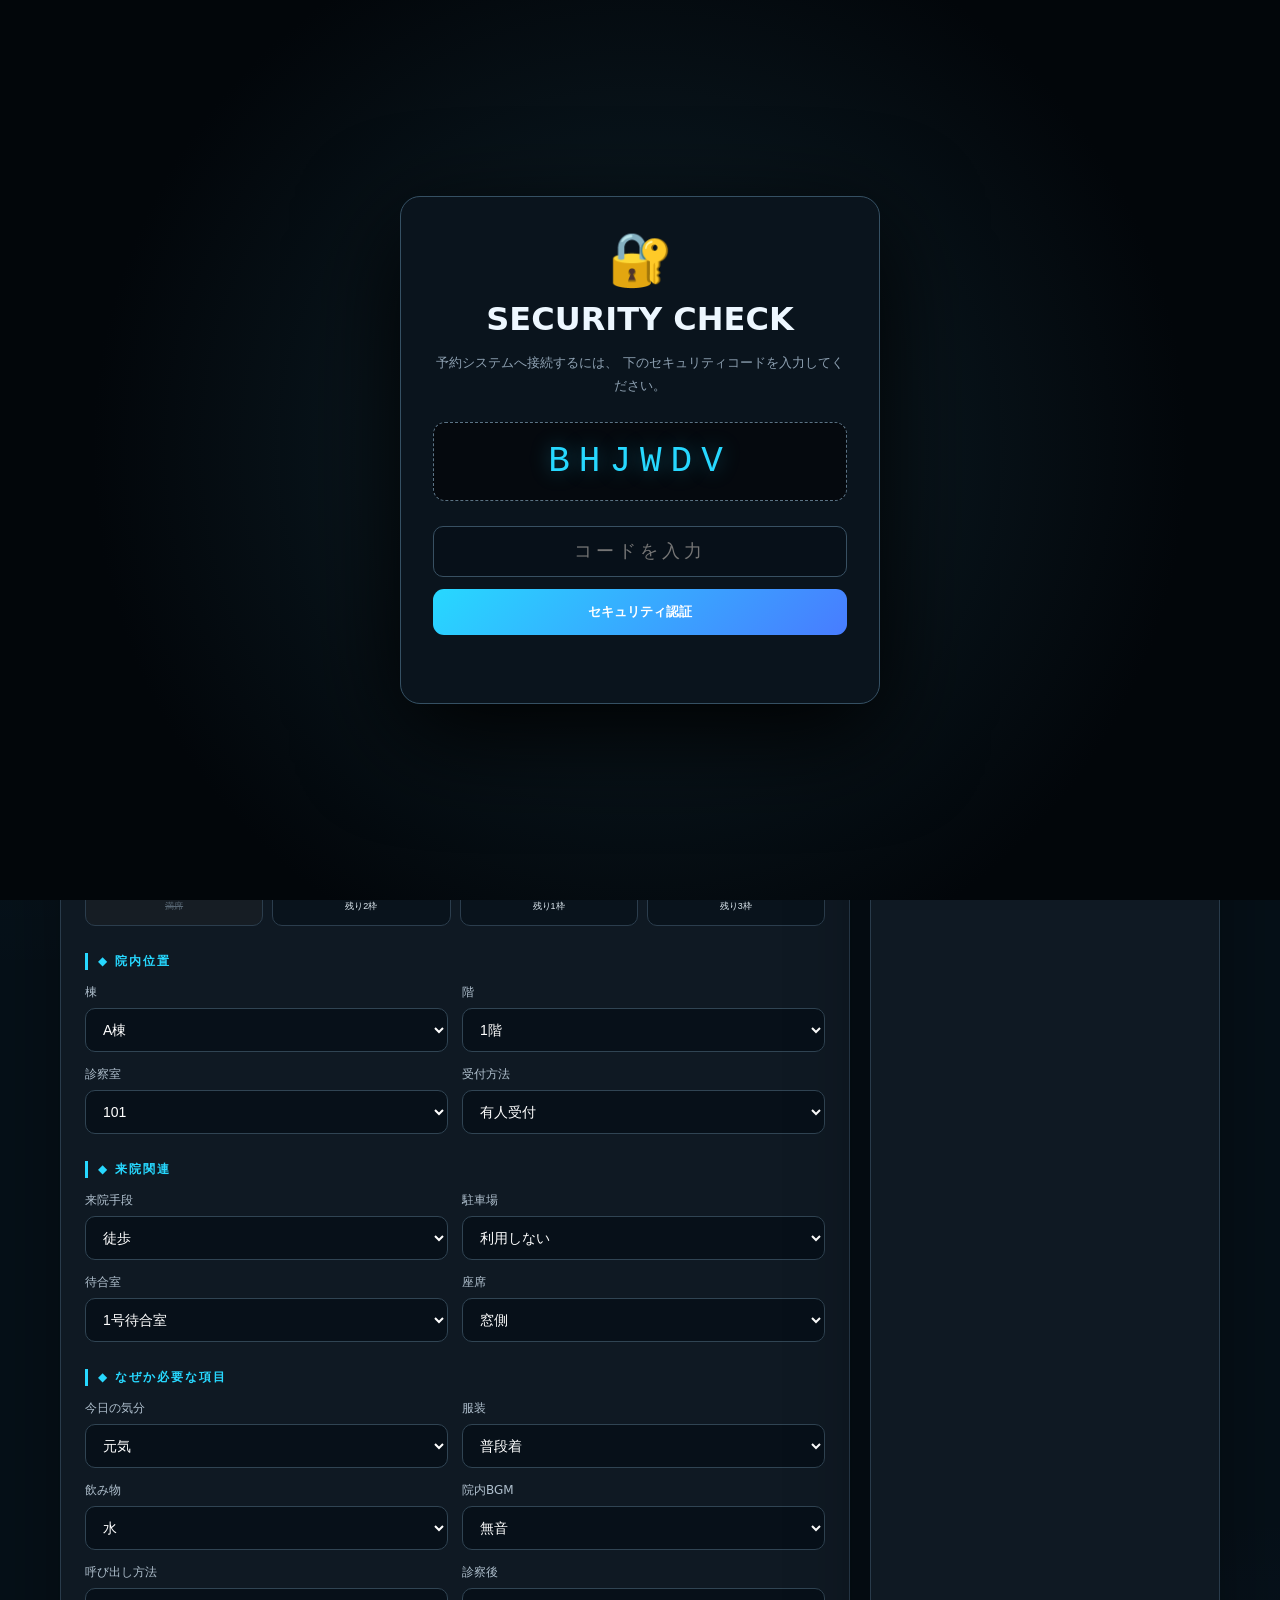
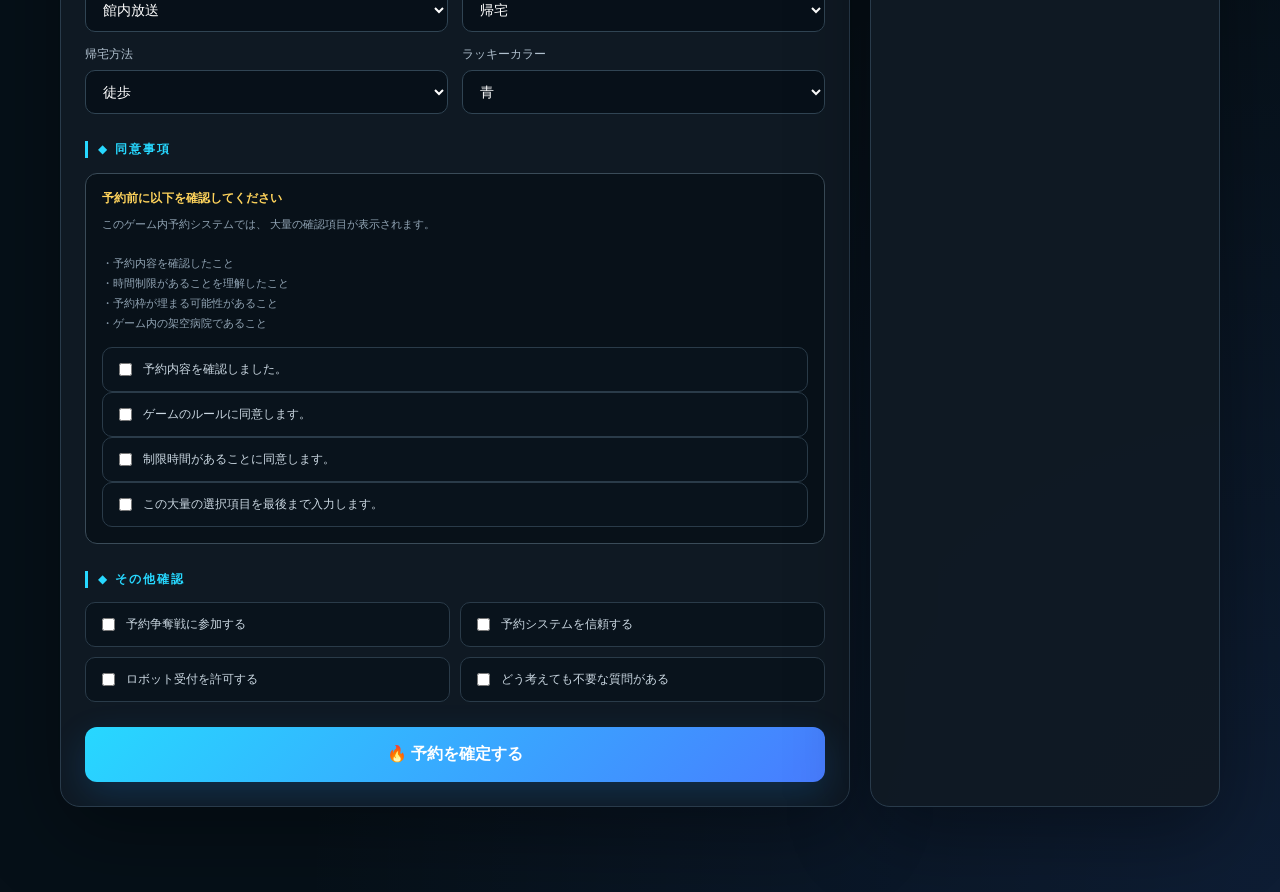
==== index.html @ d03c1545 "Update print statement from 'Hello' to 'Goodbye'" ====
<!DOCTYPE html>
<html lang="ja">
<head>
<meta charset="UTF-8">
<meta name="viewport" content="width=device-width, initial-scale=1.0">

<title>超人気病院 予約ゲーム</title>

<style>
:root {
    --bg: #061018;
    --panel: #101a24;
    --panel2: #0b131b;
    --line: #293b4b;
    --text: #edf7ff;
    --sub: #8ea1b2;
    --blue: #27d8ff;
    --blue2: #487cff;
    --green: #29e58b;
    --red: #ff5574;
    --yellow: #ffd45c;
    --orange: #ff9d42;
}

* {
    box-sizing: border-box;
}

body {
    margin: 0;
    min-height: 100vh;

    font-family:
        "Yu Gothic",
        "Hiragino Kaku Gothic ProN",
        system-ui,
        sans-serif;

    color: var(--text);

    background:
        radial-gradient(
            circle at top left,
            rgba(39,216,255,.10),
            transparent 35%
        ),
        radial-gradient(
            circle at bottom right,
            rgba(72,124,255,.12),
            transparent 35%
        ),
        var(--bg);
}

/* ==============================
   HEADER
============================== */

header {
    position: sticky;
    top: 0;
    z-index: 20;

    background: rgba(5,10,15,.92);
    backdrop-filter: blur(12px);

    border-bottom: 1px solid var(--line);
}

.header-inner {
    max-width: 1200px;
    margin: auto;
    padding: 14px 20px;

    display: flex;
    justify-content: space-between;
    align-items: center;
    gap: 15px;
}

.logo {
    color: var(--blue);
    font-weight: 900;
    letter-spacing: 2px;
}

.hud {
    display: flex;
    align-items: center;
    gap: 20px;
}

.timer {
    font-family: monospace;
    color: var(--yellow);
    font-weight: bold;
}

.timer.danger {
    color: var(--red);
    animation: blink .5s infinite alternate;
}

.score {
    color: var(--sub);
    font-size: 13px;
}

.score strong {
    color: white;
}

@keyframes blink {
    from { opacity: 1; }
    to { opacity: .35; }
}

/* ==============================
   SECURITY SCREEN
============================== */

.security-screen {
    position: fixed;
    inset: 0;

    z-index: 1000;

    display: flex;
    justify-content: center;
    align-items: center;

    padding: 20px;

    background:
        radial-gradient(
            circle,
            #10232d,
            #02060a 70%
        );
}

.security-screen.hidden {
    display: none;
}

.security-card {
    width: min(95vw, 480px);

    padding: 32px;

    border: 1px solid #355063;
    border-radius: 20px;

    background: rgba(11,20,29,.97);

    box-shadow:
        0 30px 100px #000;

    text-align: center;
}

.security-icon {
    font-size: 52px;
}

.security-card h1 {
    margin: 10px 0;
}

.security-card p {
    color: var(--sub);
    font-size: 13px;
    line-height: 1.8;
}

.security-code {
    margin: 25px 0;

    padding: 18px;

    background: #05090e;

    border:
        1px dashed
        #5b7385;

    border-radius: 12px;

    font-family:
        "Courier New",
        monospace;

    font-size: 36px;
    letter-spacing: 9px;

    color: var(--blue);

    user-select: none;

    text-shadow:
        0 0 20px
        rgba(39,216,255,.35);
}

.security-input {
    width: 100%;

    padding: 14px;

    background: #071019;

    color: white;

    border:
        1px solid
        #385062;

    border-radius: 10px;

    font-size: 18px;

    text-align: center;

    letter-spacing: 4px;

    outline: none;
}

.security-input:focus {
    border-color: var(--blue);
}

.security-button {
    width: 100%;

    margin-top: 12px;

    padding: 14px;

    border: 0;

    border-radius: 11px;

    background:
        linear-gradient(
            135deg,
            var(--blue),
            var(--blue2)
        );

    color: white;

    font-weight: bold;

    cursor: pointer;
}

.security-error {
    min-height: 24px;

    margin-top: 12px;

    color: var(--red);

    font-size: 13px;
}

/* ==============================
   MAIN
============================== */

.container {
    max-width: 1200px;

    margin: 25px auto;

    padding:
        0 20px
        60px;

    display: grid;

    grid-template-columns:
        minmax(0,1fr)
        350px;

    gap: 20px;
}

@media(max-width:900px) {
    .container {
        grid-template-columns: 1fr;
    }
}

/* ==============================
   PANEL
============================== */

.panel {
    background:
        rgba(16,26,36,.96);

    border:
        1px solid
        var(--line);

    border-radius: 20px;

    overflow: hidden;

    box-shadow:
        0 25px 80px
        rgba(0,0,0,.35);
}

.panel-header {
    padding: 25px;

    border-bottom:
        1px solid
        var(--line);
}

.panel-header h1 {
    margin: 0;

    font-size: 28px;
}

.panel-header p {
    color: var(--sub);

    font-size: 13px;

    line-height: 1.8;

    margin: 8px 0 0;
}

.live {
    margin-top: 15px;

    padding: 12px;

    border-radius: 10px;

    background:
        rgba(255,85,116,.06);

    border:
        1px solid
        rgba(255,85,116,.25);

    color:
        #ffb1c1;

    font-size: 12px;
}

/* ==============================
   FORM
============================== */

.form {
    padding: 24px;
}

.section-title {
    margin:
        27px 0
        14px;

    padding-left: 10px;

    border-left:
        3px solid
        var(--blue);

    color:
        var(--blue);

    font-size: 12px;

    font-weight: bold;

    letter-spacing: 2px;
}

.section-title:first-child {
    margin-top: 0;
}

.form-grid {
    display:
        grid;

    grid-template-columns:
        repeat(2,1fr);

    gap: 14px;
}

@media(max-width:600px) {
    .form-grid {
        grid-template-columns: 1fr;
    }
}

.field label {
    display: block;

    margin-bottom: 7px;

    color:
        #b0c0ce;

    font-size: 12px;
}

.field select,
.field input {
    width: 100%;

    padding:
        12px 13px;

    border:
        1px solid
        #304453;

    border-radius: 10px;

    background:
        #071019;

    color:
        white;

    outline: none;

    font-size: 14px;
}

.field select:focus,
.field input:focus {
    border-color: var(--blue);

    box-shadow:
        0 0 0 3px
        rgba(39,216,255,.08);
}

/* ==============================
   TIMES
============================== */

.time-grid {
    display:
        grid;

    grid-template-columns:
        repeat(4,1fr);

    gap: 9px;
}

@media(max-width:600px) {
    .time-grid {
        grid-template-columns:
            repeat(2,1fr);
    }
}

.time {
    padding: 12px 5px;

    border:
        1px solid
        #2b3d4d;

    border-radius: 10px;

    background:
        #09131c;

    color:
        #dfeaf2;

    cursor: pointer;

    transition: .12s;
}

.time:hover {
    border-color:
        var(--blue);
}

.time.selected {
    background:
        #073947;

    border-color:
        var(--blue);

    color:
        var(--blue);
}

.time.full {
    background:
        #161d24;

    color:
        #596875;

    cursor:
        not-allowed;

    text-decoration:
        line-through;
}

.time small {
    display:block;

    margin-top:
        3px;

    font-size:
        9px;
}

/* ==============================
   CHECKBOX
============================== */

.check-list {
    display:
        grid;

    grid-template-columns:
        repeat(2,1fr);

    gap: 10px;
}

@media(max-width:600px) {
    .check-list {
        grid-template-columns:
            1fr;
    }
}

.check {
    display:
        flex;

    align-items:
        flex-start;

    gap: 8px;

    padding: 12px;

    border:
        1px solid
        #2a3b49;

    background:
        #09131c;

    border-radius:
        10px;

    color:
        #cbd8e2;

    font-size:
        12px;

    cursor:
        pointer;

    line-height:
        1.5;
}

/* ==============================
   CONSENT
============================== */

.consent {
    margin-top: 15px;

    padding: 16px;

    border:
        1px solid
        #3a4b58;

    background:
        #081119;

    border-radius:
        12px;
}

.consent-title {
    color:
        var(--yellow);

    font-weight:
        bold;

    font-size:
        12px;

    margin-bottom:
        8px;
}

.consent-text {
    color:
        #91a4b4;

    font-size:
        11px;

    line-height:
        1.8;

    max-height:
        120px;

    overflow:
        auto;

    margin-bottom:
        12px;
}

/* ==============================
   BUTTON
============================== */

.reserve {
    width: 100%;

    margin-top: 25px;

    padding: 17px;

    border: 0;

    border-radius: 12px;

    background:
        linear-gradient(
            135deg,
            var(--blue),
            var(--blue2)
        );

    color: white;

    font-size: 16px;

    font-weight: bold;

    cursor: pointer;

    box-shadow:
        0 12px 35px
        rgba(30,150,255,.18);
}

.reserve:hover {
    filter: brightness(1.1);
}

.reserve:active {
    transform: scale(.98);
}

/* ==============================
   SIDE
============================== */

.side {
    padding: 20px;
}

.side-title {
    color:
        var(--sub);

    letter-spacing:
        2px;

    font-size:
        11px;

    margin-bottom:
        11px;
}

.stat-card {
    padding:
        17px;

    background:
        #081119;

    border:
        1px solid
        #293c4b;

    border-radius:
        13px;

    margin-bottom:
        12px;
}

.stat-number {
    font-size:
        34px;

    font-weight:
        900;
}

.red {
    color:
        var(--red);
}

.yellow {
    color:
        var(--yellow);
}

.green {
    color:
        var(--green);
}

.stat-card p {
    margin:
        5px 0 0;

    color:
        var(--sub);

    font-size:
        11px;

    line-height:
        1.7;
}

.queue {
    height:
        10px;

    margin-top:
        12px;

    background:
        #1b2731;

    border-radius:
        99px;

    overflow:
        hidden;
}

.queue-inner {
    height:
        100%;

    width:
        96%;

    background:
        linear-gradient(
            90deg,
            var(--yellow),
            var(--red)
        );
}

/* ==============================
   LOG
============================== */

.log-box {
    max-height:
        320px;

    overflow:
        auto;

    background:
        #060c12;

    border:
        1px solid
        #253540;

    border-radius:
        10px;
}

.log-item {
    padding:
        9px 11px;

    border-bottom:
        1px solid
        #16242e;

    color:
        #8ea2b2;

    font-family:
        monospace;

    font-size:
        10px;
}

.log-item.good {
    color:
        var(--green);
}

/* ==============================
   MODAL
============================== */

.modal {
    position:
        fixed;

    inset:
        0;

    z-index:
        500;

    display:
        none;

    align-items:
        center;

    justify-content:
        center;

    padding:
        20px;

    background:
        rgba(0,0,0,.84);

    backdrop-filter:
        blur(10px);
}

.modal.show {
    display:
        flex;
}

.modal-card {
    width:
        min(95vw,520px);

    padding:
        30px;

    background:
        #101a23;

    border:
        1px solid
        #415767;

    border-radius:
        20px;

    text-align:
        center;

    box-shadow:
        0 30px 100px
        #000;
}

.modal-icon {
    font-size:
        55px;
}

.modal-card h2 {
    margin:
        10px 0;
}

.modal-card p {
    color:
        #a6b6c4;

    font-size:
        13px;

    line-height:
        1.8;
}

.result-box {
    margin:
        20px 0;

    padding:
        20px;

    border:
        1px dashed
        #526977;

    background:
        #071018;

    border-radius:
        12px;

    text-align:
        left;

    font-family:
        monospace;

    line-height:
        1.9;

    font-size:
        12px;
}

.big-score {
    margin:
        18px 0;

    font-size:
        46px;

    font-weight:
        900;

    color:
        var(--blue);

    text-shadow:
        0 0 22px
        rgba(39,216,255,.3);
}

.close {
    width:
        100%;

    padding:
        14px;

    border:
        0;

    border-radius:
        11px;

    background:
        var(--blue);

    color:
        #001119;

    font-weight:
        bold;

    cursor:
        pointer;
}

.restart {
    width:
        100%;

    margin-top:
        10px;

    padding:
        11px;

    background:
        transparent;

    color:
        #9baab7;

    border:
        1px solid
        #334754;

    border-radius:
        10px;

    cursor:
        pointer;
}

/* ==============================
   SHAKE
============================== */

.shake {
    animation:
        shake .35s;
}

@keyframes shake {

    0% {
        transform: translateX(0);
    }

    25% {
        transform: translateX(-7px);
    }

    50% {
        transform: translateX(7px);
    }

    75% {
        transform: translateX(-4px);
    }

    100% {
        transform: translateX(0);
    }
}

.hidden {
    display: none !important;
}
</style>
</head>


<body>


<!-- =====================================================
     SECURITY
====================================================== -->

<div
    class="security-screen"
    id="securityScreen"
>

    <div class="security-card">

        <div class="security-icon">
            🔐
        </div>

        <h1>
            SECURITY CHECK
        </h1>

        <p>
            予約システムへ接続するには、
            下のセキュリティコードを入力してください。
        </p>

        <div
            class="security-code"
            id="securityCode"
        ></div>

        <input
            id="securityInput"
            class="security-input"
            placeholder="コードを入力"
            autocomplete="off"
            maxlength="8"
        >

        <button
            id="securityButton"
            class="security-button"
        >
            セキュリティ認証
        </button>

        <div
            id="securityError"
            class="security-error"
        ></div>

    </div>

</div>


<!-- =====================================================
     HEADER
====================================================== -->

<header>

    <div class="header-inner">

        <div class="logo">
            HOSPI-TOWN RESERVATION
        </div>

        <div class="hud">

            <div class="timer">
                ⏱
                <span id="timer">
                    02:00
                </span>
            </div>

            <div class="score">
                SCORE:
                <strong id="score">
                    0
                </strong>
            </div>

        </div>

    </div>

</header>


<!-- =====================================================
     MAIN
====================================================== -->

<main class="container">


<!-- =====================================================
     LEFT
====================================================== -->

<section class="panel">

    <div class="panel-header">

        <h1>
            星見ヶ丘総合病院
        </h1>

        <p>
            全国から患者が集まる超人気病院。<br>
            予約枠は非常に限られています。
        </p>

        <div class="live">
            🚨 現在の予約倍率：
            <strong>
                38.7倍
            </strong>
        </div>

    </div>


    <div class="form">


        <!-- =====================
             BASIC
        ====================== -->

        <div class="section-title">
            ◆ 基本予約
        </div>

        <div class="form-grid">

            <div class="field">

                <label>
                    診療科
                </label>

                <select id="department">

                    <option>内科</option>
                    <option>外科</option>
                    <option>皮膚科</option>
                    <option>眼科</option>
                    <option>耳鼻咽喉科</option>
                    <option>小児科</option>
                    <option>整形外科</option>
                    <option>脳神経外科</option>
                    <option>心臓血管外科</option>
                    <option>謎解き科</option>

                </select>

            </div>


            <div class="field">

                <label>
                    担当医
                </label>

                <select id="doctor">

                    <option>青木先生</option>
                    <option>田中先生</option>
                    <option>佐藤先生</option>
                    <option>山本先生</option>
                    <option>鈴木先生</option>
                    <option>院長</option>
                    <option>空いている先生</option>

                </select>

            </div>


            <div class="field">

                <label>
                    受診日
                </label>

                <select id="date">

                    <option>2026年9月20日</option>
                    <option>2026年9月21日</option>
                    <option>2026年9月22日</option>
                    <option>2026年9月23日</option>
                    <option>2026年9月24日</option>
                    <option>2026年9月25日</option>
                    <option>2026年9月26日</option>
                    <option>2026年9月27日</option>

                </select>

            </div>


            <div class="field">

                <label>
                    時間帯
                </label>

                <select id="period">

                    <option>早朝</option>
                    <option>午前</option>
                    <option>昼</option>
                    <option>午後</option>
                    <option>夕方</option>
                    <option>夜</option>

                </select>

            </div>

        </div>


        <!-- =====================
             TIME
        ====================== -->

        <div class="section-title">
            ◆ 希望時間
        </div>

        <div
            class="time-grid"
            id="timeGrid"
        ></div>


        <!-- =====================
             BUILDING
        ====================== -->

        <div class="section-title">
            ◆ 院内位置
        </div>

        <div class="form-grid">

            <div class="field">

                <label>
                    棟
                </label>

                <select id="building">

                    <option>A棟</option>
                    <option>B棟</option>
                    <option>C棟</option>
                    <option>D棟</option>
                    <option>新館</option>
                    <option>旧館</option>
                    <option>地下研究棟</option>

                </select>

            </div>


            <div class="field">

                <label>
                    階
                </label>

                <select id="floor">

                    <option>1階</option>
                    <option>2階</option>
                    <option>3階</option>
                    <option>4階</option>
                    <option>5階</option>
                    <option>6階</option>
                    <option>7階</option>
                    <option>地下1階</option>

                </select>

            </div>


            <div class="field">

                <label>
                    診察室
                </label>

                <select id="room">

                    <option>101</option>
                    <option>102</option>
                    <option>203</option>
                    <option>305</option>
                    <option>404</option>
                    <option>505</option>
                    <option>777</option>

                </select>

            </div>


            <div class="field">

                <label>
                    受付方法
                </label>

                <select id="reception">

                    <option>有人受付</option>
                    <option>自動受付機</option>
                    <option>スマホ受付</option>
                    <option>受付ロボット</option>
                    <option>空中ディスプレイ受付</option>

                </select>

            </div>

        </div>


        <!-- =====================
             ARRIVAL
        ====================== -->

        <div class="section-title">
            ◆ 来院関連
        </div>

        <div class="form-grid">

            <div class="field">

                <label>
                    来院手段
                </label>

                <select id="transport">

                    <option>徒歩</option>
                    <option>自転車</option>
                    <option>電車</option>
                    <option>バス</option>
                    <option>タクシー</option>
                    <option>自家用車</option>
                    <option>ヘリコプター</option>
                    <option>瞬間移動</option>

                </select>

            </div>


            <div class="field">

                <label>
                    駐車場
                </label>

                <select id="parking">

                    <option>利用しない</option>
                    <option>第1駐車場</option>
                    <option>第2駐車場</option>
                    <option>地下駐車場</option>
                    <option>屋上駐車場</option>

                </select>

            </div>


            <div class="field">

                <label>
                    待合室
                </label>

                <select id="waitingRoom">

                    <option>1号待合室</option>
                    <option>2号待合室</option>
                    <option>静かな待合室</option>
                    <option>景色のいい待合室</option>
                    <option>VIP待合室</option>
                    <option>地下待合室</option>

                </select>

            </div>


            <div class="field">

                <label>
                    座席
                </label>

                <select id="seat">

                    <option>窓側</option>
                    <option>中央</option>
                    <option>入口付近</option>
                    <option>出口付近</option>
                    <option>テレビの近く</option>
                    <option>コンセント付近</option>
                    <option>一番すみ</option>

                </select>

            </div>

        </div>


        <!-- =====================
             COMPLETELY USELESS
        ====================== -->

        <div class="section-title">
            ◆ なぜか必要な項目
        </div>

        <div class="form-grid">

            <div class="field">

                <label>
                    今日の気分
                </label>

                <select id="mood">

                    <option>元気</option>
                    <option>普通</option>
                    <option>眠い</option>
                    <option>緊張</option>
                    <option>少し不安</option>
                    <option>非常に元気</option>

                </select>

            </div>


            <div class="field">

                <label>
                    服装
                </label>

                <select id="clothes">

                    <option>普段着</option>
                    <option>スーツ</option>
                    <option>制服</option>
                    <option>ジャージ</option>
                    <option>パジャマ</option>
                    <option>正装</option>
                    <option>宇宙服</option>

                </select>

            </div>


            <div class="field">

                <label>
                    飲み物
                </label>

                <select id="drink">

                    <option>水</option>
                    <option>お茶</option>
                    <option>コーヒー</option>
                    <option>ジュース</option>
                    <option>何も飲まない</option>

                </select>

            </div>


            <div class="field">

                <label>
                    院内BGM
                </label>

                <select id="bgm">

                    <option>無音</option>
                    <option>ピアノ</option>
                    <option>クラシック</option>
                    <option>ジャズ</option>
                    <option>環境音</option>
                    <option>イルカ</option>
                    <option>壮大な映画音楽</option>

                </select>

            </div>


            <div class="field">

                <label>
                    呼び出し方法
                </label>

                <select id="call">

                    <option>館内放送</option>
                    <option>モニター</option>
                    <option>スマホ通知</option>
                    <option>看護師</option>
                    <option>ロボット</option>

                </select>

            </div>


            <div class="field">

                <label>
                    診察後
                </label>

                <select id="after">

                    <option>帰宅</option>
                    <option>仕事</option>
                    <option>学校</option>
                    <option>買い物</option>
                    <option>映画</option>
                    <option>旅行</option>

                </select>

            </div>


            <div class="field">

                <label>
                    帰宅方法
                </label>

                <select id="returnWay">

                    <option>徒歩</option>
                    <option>電車</option>
                    <option>バス</option>
                    <option>タクシー</option>
                    <option>自転車</option>
                    <option>ワープ</option>

                </select>

            </div>


            <div class="field">

                <label>
                    ラッキーカラー
                </label>

                <select id="lucky">

                    <option>青</option>
                    <option>赤</option>
                    <option>黄色</option>
                    <option>緑</option>
                    <option>紫</option>
                    <option>オレンジ</option>
                    <option>銀</option>
                    <option>虹色</option>

                </select>

            </div>

        </div>


        <!-- =====================
             CONSENT
        ====================== -->

        <div class="section-title">
            ◆ 同意事項
        </div>

        <div class="consent">

            <div class="consent-title">
                予約前に以下を確認してください
            </div>

            <div class="consent-text">

                このゲーム内予約システムでは、
                大量の確認項目が表示されます。<br><br>

                ・予約内容を確認したこと<br>
                ・時間制限があることを理解したこと<br>
                ・予約枠が埋まる可能性があること<br>
                ・ゲーム内の架空病院であること<br>
                ・必要以上の選択項目が存在すること<br>
                ・謎のラッキーカラーを選択すること<br>
                ・ロボットから呼び出される可能性があること<br>
                ・予約ボタンを押した時点で最終判定されること

            </div>


            <label class="check">
                <input
                    type="checkbox"
                    id="consent1"
                >
                予約内容を確認しました。
            </label>

            <label class="check">
                <input
                    type="checkbox"
                    id="consent2"
                >
                ゲームのルールに同意します。
            </label>

            <label class="check">
                <input
                    type="checkbox"
                    id="consent3"
                >
                制限時間があることに同意します。
            </label>

            <label class="check">
                <input
                    type="checkbox"
                    id="consent4"
                >
                この大量の選択項目を最後まで入力します。
            </label>

        </div>


        <!-- =====================
             OTHER AGREEMENTS
        ====================== -->

        <div class="section-title">
            ◆ その他確認
        </div>

        <div class="check-list">

            <label class="check">
                <input type="checkbox" id="extra1">
                予約争奪戦に参加する
            </label>

            <label class="check">
                <input type="checkbox" id="extra2">
                予約システムを信頼する
            </label>

            <label class="check">
                <input type="checkbox" id="extra3">
                ロボット受付を許可する
            </label>

            <label class="check">
                <input type="checkbox" id="extra4">
                どう考えても不要な質問がある
            </label>

        </div>


        <button
            class="reserve"
            id="reserveButton"
        >
            🔥 予約を確定する
        </button>

    </div>

</section>


<!-- =====================================================
     SIDE
====================================================== -->

<aside class="panel">

    <div class="side">

        <div class="side-title">
            LIVE STATUS
        </div>

        <div class="stat-card">

            <div
                class="stat-number red"
                id="popularity"
            >
                98.7%
            </div>

            <p>
                本日の予約枠消化率
            </p>

            <div class="queue">
                <div
                    class="queue-inner"
                    id="queue"
                ></div>
            </div>

        </div>


        <div class="stat-card">

            <div
                class="stat-number yellow"
                id="remaining"
            >
                3
            </div>

            <p>
                残り予約枠
            </p>

        </div>


        <div class="stat-card">

            <div
                class="stat-number"
                id="people"
            >
                1284
            </div>

            <p>
                現在の予約希望者
            </p>

        </div>


        <div class="stat-card">

            <div
                class="stat-number green"
                id="multiplier"
            >
                38.7倍
            </div>

            <p>
                現在の予約倍率
            </p>

        </div>


        <div class="side-title">
            SYSTEM LOG
        </div>

        <div
            class="log-box"
            id="logBox"
        >

            <div class="log-item">
                [SYSTEM] 起動
            </div>

            <div class="log-item">
                [SYSTEM] 予約サーバー接続
            </div>

            <div class="log-item">
                [SYSTEM] 待機中
            </div>

        </div>

    </div>

</aside>

</main>


<!-- =====================================================
     RESULT MODAL
====================================================== -->

<div
    class="modal"
    id="modal"
>

    <div class="modal-card">

        <div
            class="modal-icon"
            id="modalIcon"
        >
            🎉
        </div>

        <h2 id="modalTitle">
            結果
        </h2>

        <p id="modalMessage"></p>

        <div
            class="result-box"
            id="resultBox"
        ></div>

        <div
            class="big-score"
            id="finalScore"
        >
            0
        </div>

        <p>
            YOUR SCORE
        </p>

        <button
            class="close"
            id="closeModal"
        >
            結果を見る
        </button>

        <button
            class="restart"
            id="restart"
        >
            もう一度挑戦する
        </button>

    </div>

</div>


<script>

/* =====================================================
   GAME STATE
====================================================== */

const GAME_TIME = 120;

let timeLeft = GAME_TIME;
let timer = null;

let started = false;
let finished = false;

let selectedTime = "";

let score = 0;

let changedCount = 0;
let consentCount = 0;
let checkCount = 0;


/* =====================================================
   SECURITY CODE
====================================================== */

let securityCode = "";

function generateSecurityCode() {

    const chars =
        "ABCDEFGHJKLMNPQRSTUVWXYZ23456789";

    securityCode = "";

    for(let i = 0; i < 6; i++) {

        securityCode +=
            chars[
                Math.floor(
                    Math.random() * chars.length
                )
            ];

    }

    document.getElementById(
        "securityCode"
    ).textContent = securityCode;

}

generateSecurityCode();


/* =====================================================
   SECURITY AUTH
====================================================== */

document
    .getElementById("securityButton")
    .addEventListener(
        "click",
        verifySecurity
    );


document
    .getElementById("securityInput")
    .addEventListener(
        "keydown",
        e => {

            if(e.key === "Enter") {
                verifySecurity();
            }

        }
    );


function verifySecurity() {

    const input =
        document.getElementById(
            "securityInput"
        ).value
        .trim()
        .toUpperCase();


    if(input === securityCode) {

        document
            .getElementById(
                "securityScreen"
            )
            .classList.add("hidden");

        addLog(
            "[SECURITY] 認証成功",
            true
        );

        startGame();

    } else {

        score -= 10;

        document
            .getElementById("securityError")
            .textContent =
                "セキュリティコードが違います。";

        document
            .querySelector(".security-card")
            .classList.add("shake");

        setTimeout(() => {

            document
                .querySelector(".security-card")
                .classList.remove("shake");

        }, 400);

        addLog(
            "[SECURITY] 認証失敗"
        );

    }

}


/* =====================================================
   START GAME
====================================================== */

function startGame() {

    if(started) return;

    started = true;

    startTimer();

    addLog(
        "[SYSTEM] ゲーム開始"
    );

}


/* =====================================================
   TIMER
====================================================== */

function startTimer() {

    timer = setInterval(() => {

        timeLeft--;

        updateTimer();

        randomHospitalStatus();

        if(timeLeft <= 0) {

            clearInterval(timer);

            timeLeft = 0;

            finishGame("timeout");

        }

    }, 1000);

}


function updateTimer() {

    const min =
        Math.floor(
            timeLeft / 60
        );

    const sec =
        timeLeft % 60;

    const text =
        `${String(min).padStart(2,"0")}:` +
        `${String(sec).padStart(2,"0")}`;

    const timerElement =
        document.getElementById("timer");

    timerElement.textContent = text;

    if(timeLeft <= 20) {

        timerElement
            .classList.add("danger");

    } else {

        timerElement
            .classList.remove("danger");

    }

}


/* =====================================================
   TIME SLOTS
====================================================== */

const times = [
    "08:00",
    "08:30",
    "09:00",
    "09:30",
    "10:00",
    "10:30",
    "11:00",
    "11:30",
    "12:00",
    "12:30",
    "13:00",
    "13:30",
    "14:00",
    "14:30",
    "15:00",
    "15:30",
    "16:00",
    "16:30",
    "17:00",
    "17:30",
    "18:00",
    "18:30",
    "19:00",
    "19:30"
];


function createTimeSlots() {

    const grid =
        document.getElementById(
            "timeGrid"
        );

    grid.innerHTML = "";

    times.forEach(time => {

        const button =
            document.createElement("button");

        button.className =
            "time";

        const isFull =
            Math.random() < .62;


        if(isFull) {

            button.classList.add("full");

            button.innerHTML =
                `${time}<small>満席</small>`;

        } else {

            const remaining =
                Math.floor(
                    Math.random() * 3
                ) + 1;

            button.innerHTML =
                `${time}<small>残り${remaining}枠</small>`;


            button.addEventListener(
                "click",
                () => {

                    if(finished) return;

                    document
                        .querySelectorAll(".time")
                        .forEach(el =>
                            el.classList.remove(
                                "selected"
                            )
                        );

                    button.classList.add(
                        "selected"
                    );

                    selectedTime = time;

                    score += 5;

                    addLog(
                        `[USER] 時間 ${time} を選択`
                    );

                }
            );

        }

        grid.appendChild(button);

    });

}

createTimeSlots();


/* =====================================================
   SELECT EVENTS
====================================================== */

document
    .querySelectorAll("select")
    .forEach(select => {

        select.addEventListener(
            "change",
            () => {

                if(finished) return;

                changedCount++;

                score += 2;

                addLog(
                    `[USER] ${select.previousElementSibling.textContent} → ${select.value}`
                );

            }
        );

    });


/* =====================================================
   CHECKBOX EVENTS
====================================================== */

document
    .querySelectorAll(
        '.check input'
    )
    .forEach(box => {

        box.addEventListener(
            "change",
            () => {

                if(finished) return;

                checkCount++;

                if(box.checked) {

                    score += 3;

                    addLog(
                        "[USER] 確認事項をチェック"
                    );

                }

            }
        );

    });


/* =====================================================
   CONSENT COUNT
====================================================== */

[
    "consent1",
    "consent2",
    "consent3",
    "consent4"
].forEach(id => {

    document
        .getElementById(id)
        .addEventListener(
            "change",
            e => {

                if(e.target.checked) {

                    consentCount++;

                } else {

                    consentCount--;

                }

            }
        );

});


/* =====================================================
   LOG
====================================================== */

function addLog(text, good=false) {

    const box =
        document.getElementById(
            "logBox"
        );

    const item =
        document.createElement("div");

    item.className =
        "log-item" +
        (good ? " good" : "");

    const now =
        new Date().toLocaleTimeString(
            "ja-JP",
            {
                hour:"2-digit",
                minute:"2-digit",
                second:"2-digit"
            }
        );

    item.textContent =
        `[${now}] ${text}`;

    box.prepend(item);

}


/* =====================================================
   RANDOM HOSPITAL STATUS
====================================================== */

function randomHospitalStatus() {

    const people =
        Math.floor(
            1000 +
            Math.random() * 90000
        );

    const multiplier =
        (
            20 +
            Math.random() * 30
        ).toFixed(1);

    document.getElementById(
        "people"
    ).textContent =
        people.toLocaleString();

    document.getElementById(
        "multiplier"
    ).textContent =
        multiplier + "倍";

}


/* =====================================================
   RESERVATION
====================================================== */

document
    .getElementById(
        "reserveButton"
    )
    .addEventListener(
        "click",
        tryReservation
    );


function tryReservation() {

    if(finished) return;


    /* 時間 */
    if(!selectedTime) {

        failMessage(
            "まず希望時間を選択してください。"
        );

        return;
    }


    /* 同意4つ */
    const consents = [
        "consent1",
        "consent2",
        "consent3",
        "consent4"
    ];

    const allConsented =
        consents.every(
            id =>
                document.getElementById(id).checked
        );


    if(!allConsented) {

        failMessage(
            "同意事項をすべて確認してください。"
        );

        return;
    }


    /* 余分な確認 */
    const extra = [
        "extra1",
        "extra2",
        "extra3",
        "extra4"
    ];

    const extraChecked =
        extra.filter(
            id =>
                document.getElementById(id).checked
        ).length;


    /* スコア加算 */

    score +=
        consentCount * 5;

    score +=
        extraChecked * 4;


    /* 残り時間ボーナス */

    score +=
        timeLeft * 2;


    addLog(
        "[SYSTEM] 予約内容を送信..."
    );


    /* 処理演出 */

    const button =
        document.getElementById(
            "reserveButton"
        );

    button.textContent =
        "⏳ 予約サーバー接続中...";

    button.disabled = true;


    setTimeout(() => {

        const success =
            Math.random() > 0.28;


        if(success) {

            addLog(
                "[SYSTEM] 予約枠を確保しました。",
                true
            );

            finishGame("success");

        } else {

            addLog(
                "[SYSTEM] 他の利用者に予約枠を取られました。"
            );

            finishGame("failed");

        }

    }, 900);

}


/* =====================================================
   FAIL MESSAGE
====================================================== */

function failMessage(text) {

    addLog(
        "[ERROR] " + text
    );

    alert(text);

}


/* =====================================================
   FINAL GAME
====================================================== */

function finishGame(type) {

    if(finished) return;

    finished = true;

    clearInterval(timer);

    const department =
        document.getElementById(
            "department"
        ).value;

    const doctor =
        document.getElementById(
            "doctor"
        ).value;

    const date =
        document.getElementById(
            "date"
        ).value;

    const building =
        document.getElementById(
            "building"
        ).value;

    const floor =
        document.getElementById(
            "floor"
        ).value;


    /* 時間ボーナス */

    if(timeLeft >= 90) {
        score += 100;
    } else if(timeLeft >= 60) {
        score += 60;
    } else if(timeLeft >= 30) {
        score += 30;
    }


    /* 大量入力ボーナス */

    if(changedCount >= 15) {
        score += 50;
    }

    if(checkCount >= 8) {
        score += 50;
    }


    /* 失敗ペナルティ */

    if(type === "failed") {
        score -= 80;
    }

    if(type === "timeout") {
        score -= 150;
    }


    /* マイナス防止 */

    score =
        Math.max(
            0,
            score
        );


    const modal =
        document.getElementById(
            "modal"
        );

    const icon =
        document.getElementById(
            "modalIcon"
        );

    const title =
        document.getElementById(
            "modalTitle"
        );

    const message =
        document.getElementById(
            "modalMessage"
        );


    if(type === "success") {

        icon.textContent =
            "🎉";

        title.textContent =
            "予約成功！";

        message.textContent =
            "奇跡的に予約枠を確保しました。";

    }

    else if(type === "failed") {

        icon.textContent =
            "💥";

        title.textContent =
            "予約失敗";

        message.textContent =
            "予約確定直前に他の利用者に抜かれました。";

    }

    else {

        icon.textContent =
            "⏰";

        title.textContent =
            "時間切れ";

        message.textContent =
            "制限時間内に予約を完了できませんでした。";

    }


    document.getElementById(
        "resultBox"
    ).innerHTML = `

        <strong>最終結果</strong>
        <br><br>

        診療科：
        ${department}

        <br>

        担当：
        ${doctor}

        <br>

        受診日：
        ${date}

        <br>

        時間：
        ${selectedTime || "未選択"}

        <br>

        場所：
        ${building}
        ${floor}

        <br>

        残り時間：
        ${formatTime(timeLeft)}

        <br>

        選択回数：
        ${changedCount}

        <br>

        同意数：
        ${consentCount}

        <br>

        判定：
        ${
            type === "success"
                ? "予約確保"
                : type === "failed"
                    ? "予約枠消失"
                    : "時間切れ"
        }

    `;


    document.getElementById(
        "finalScore"
    ).textContent =
        score;


    modal.classList.add(
        "show"
    );

}


/* =====================================================
   TIME FORMAT
====================================================== */

function formatTime(seconds) {

    const min =
        Math.floor(
            seconds / 60
        );

    const sec =
        seconds % 60;

    return (
        String(min).padStart(2,"0")
        + ":"
        +
        String(sec).padStart(2,"0")
    );

}


/* =====================================================
   CLOSE
====================================================== */

document
    .getElementById(
        "closeModal"
    )
    .addEventListener(
        "click",
        () => {

            document
                .getElementById("modal")
                .classList.remove(
                    "show"
                );

        }
    );


/* =====================================================
   RESTART
====================================================== */

document
    .getElementById(
        "restart"
    )
    .addEventListener(
        "click",
        () => {

            location.reload();

        }
    );


/* =====================================================
   INITIAL DISPLAY
====================================================== */

updateTimer();

</script>

</body>
</html>
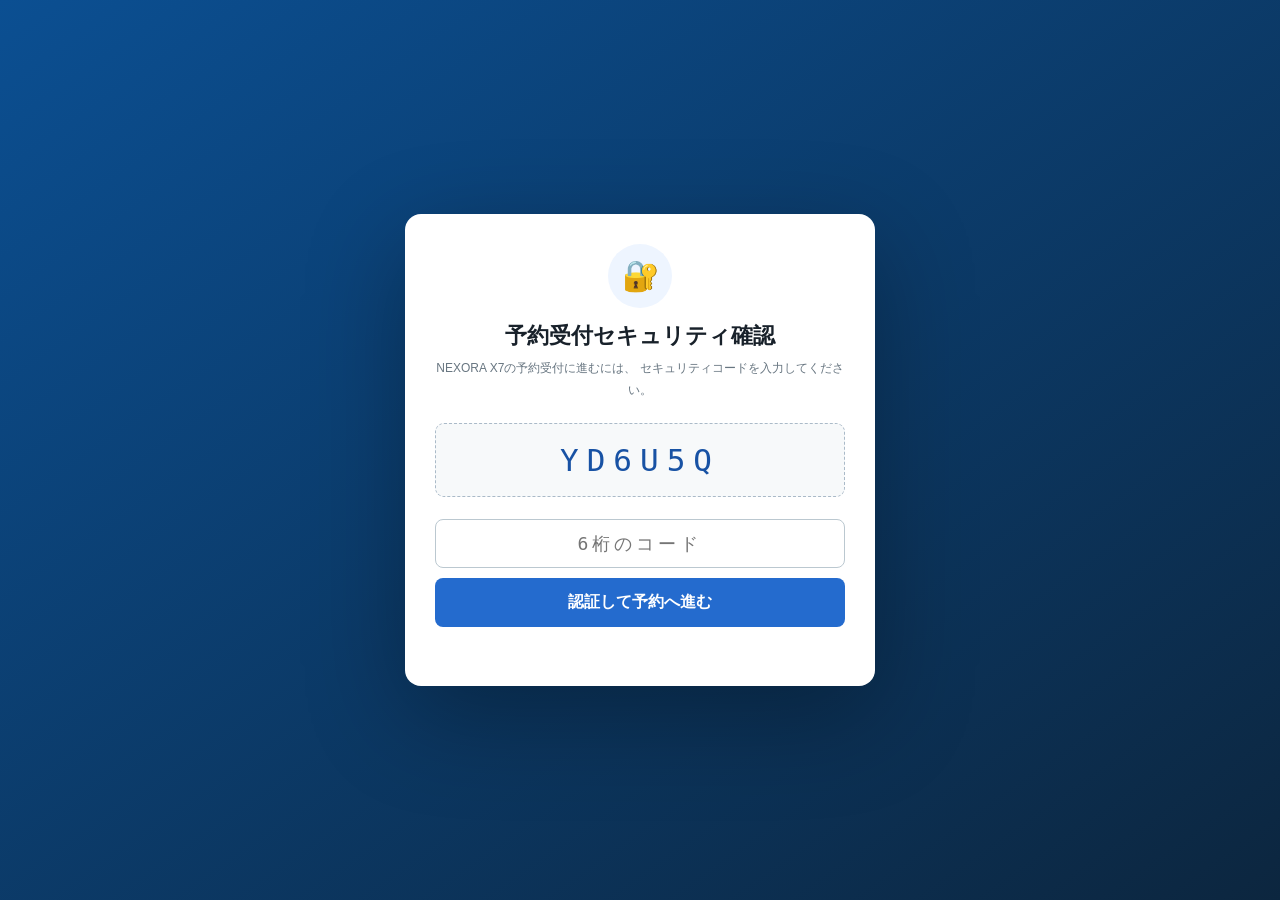
==== commit 8f56e8a7: "Update fmt.Println message from 'Hello' to 'Goodbye'" ====
--- a/index.html
+++ b/index.html
@@ -3,1060 +3,1115 @@
 <head>
 <meta charset="UTF-8">
 <meta name="viewport" content="width=device-width, initial-scale=1.0">
-
-<title>超人気病院 予約ゲーム</title>
+<title>NEXORA X7 予約受付</title>
 
 <style>
-:root {
-    --bg: #061018;
-    --panel: #101a24;
-    --panel2: #0b131b;
-    --line: #293b4b;
-    --text: #edf7ff;
-    --sub: #8ea1b2;
-    --blue: #27d8ff;
-    --blue2: #487cff;
-    --green: #29e58b;
-    --red: #ff5574;
-    --yellow: #ffd45c;
-    --orange: #ff9d42;
-}
-
-* {
-    box-sizing: border-box;
-}
-
-body {
-    margin: 0;
-    min-height: 100vh;
+:root{
+    --bg:#f3f5f7;
+    --white:#fff;
+    --text:#18212a;
+    --muted:#687681;
+    --line:#d9e0e5;
+    --primary:#246bce;
+    --primary-dark:#1852a4;
+    --light:#eef5ff;
+    --green:#168657;
+    --red:#d93f52;
+    --yellow:#a66a00;
+    --shadow:0 8px 30px rgba(20,40,60,.08);
+}
+
+*{
+    box-sizing:border-box;
+}
+
+html,body{
+    margin:0;
+    padding:0;
+}
+
+body{
+    background:var(--bg);
+    color:var(--text);
 
     font-family:
+        -apple-system,
+        BlinkMacSystemFont,
+        "Segoe UI",
         "Yu Gothic",
         "Hiragino Kaku Gothic ProN",
-        system-ui,
         sans-serif;
-
-    color: var(--text);
-
-    background:
-        radial-gradient(
-            circle at top left,
-            rgba(39,216,255,.10),
-            transparent 35%
-        ),
-        radial-gradient(
-            circle at bottom right,
-            rgba(72,124,255,.12),
-            transparent 35%
-        ),
-        var(--bg);
-}
-
-/* ==============================
-   HEADER
-============================== */
-
-header {
-    position: sticky;
-    top: 0;
-    z-index: 20;
-
-    background: rgba(5,10,15,.92);
-    backdrop-filter: blur(12px);
-
-    border-bottom: 1px solid var(--line);
-}
-
-.header-inner {
-    max-width: 1200px;
-    margin: auto;
-    padding: 14px 20px;
-
-    display: flex;
-    justify-content: space-between;
-    align-items: center;
-    gap: 15px;
-}
-
-.logo {
-    color: var(--blue);
-    font-weight: 900;
-    letter-spacing: 2px;
-}
-
-.hud {
-    display: flex;
-    align-items: center;
-    gap: 20px;
-}
-
-.timer {
-    font-family: monospace;
-    color: var(--yellow);
-    font-weight: bold;
-}
-
-.timer.danger {
-    color: var(--red);
-    animation: blink .5s infinite alternate;
-}
-
-.score {
-    color: var(--sub);
-    font-size: 13px;
-}
-
-.score strong {
-    color: white;
-}
-
-@keyframes blink {
-    from { opacity: 1; }
-    to { opacity: .35; }
-}
-
-/* ==============================
-   SECURITY SCREEN
-============================== */
-
-.security-screen {
-    position: fixed;
-    inset: 0;
-
-    z-index: 1000;
-
-    display: flex;
-    justify-content: center;
-    align-items: center;
-
-    padding: 20px;
-
-    background:
-        radial-gradient(
-            circle,
-            #10232d,
-            #02060a 70%
-        );
-}
-
-.security-screen.hidden {
-    display: none;
-}
-
-.security-card {
-    width: min(95vw, 480px);
-
-    padding: 32px;
-
-    border: 1px solid #355063;
-    border-radius: 20px;
-
-    background: rgba(11,20,29,.97);
-
-    box-shadow:
-        0 30px 100px #000;
-
-    text-align: center;
-}
-
-.security-icon {
-    font-size: 52px;
-}
-
-.security-card h1 {
-    margin: 10px 0;
-}
-
-.security-card p {
-    color: var(--sub);
-    font-size: 13px;
-    line-height: 1.8;
-}
-
-.security-code {
-    margin: 25px 0;
-
-    padding: 18px;
-
-    background: #05090e;
-
-    border:
-        1px dashed
-        #5b7385;
-
-    border-radius: 12px;
-
-    font-family:
-        "Courier New",
-        monospace;
-
-    font-size: 36px;
-    letter-spacing: 9px;
-
-    color: var(--blue);
-
-    user-select: none;
-
-    text-shadow:
-        0 0 20px
-        rgba(39,216,255,.35);
-}
-
-.security-input {
-    width: 100%;
-
-    padding: 14px;
-
-    background: #071019;
-
-    color: white;
-
-    border:
-        1px solid
-        #385062;
-
-    border-radius: 10px;
-
-    font-size: 18px;
-
-    text-align: center;
-
-    letter-spacing: 4px;
-
-    outline: none;
-}
-
-.security-input:focus {
-    border-color: var(--blue);
-}
-
-.security-button {
-    width: 100%;
-
-    margin-top: 12px;
-
-    padding: 14px;
-
-    border: 0;
-
-    border-radius: 11px;
-
+}
+
+button,
+input,
+select{
+    font:inherit;
+}
+
+button{
+    cursor:pointer;
+}
+
+/* =========================================
+   TOP
+========================================= */
+
+.topbar{
+    background:#fff;
+    border-bottom:1px solid var(--line);
+    position:sticky;
+    top:0;
+    z-index:100;
+}
+
+.topbar-inner{
+    width:min(1150px,94%);
+    min-height:68px;
+    margin:auto;
+
+    display:flex;
+    justify-content:space-between;
+    align-items:center;
+    gap:20px;
+}
+
+.brand{
+    display:flex;
+    align-items:center;
+    gap:12px;
+}
+
+.logo{
+    width:42px;
+    height:42px;
+    border-radius:10px;
+
+    display:grid;
+    place-items:center;
+
+    color:#fff;
     background:
         linear-gradient(
             135deg,
-            var(--blue),
-            var(--blue2)
-        );
-
-    color: white;
-
-    font-weight: bold;
-
-    cursor: pointer;
-}
-
-.security-error {
-    min-height: 24px;
-
-    margin-top: 12px;
-
-    color: var(--red);
-
-    font-size: 13px;
-}
-
-/* ==============================
-   MAIN
-============================== */
-
-.container {
-    max-width: 1200px;
-
-    margin: 25px auto;
-
-    padding:
-        0 20px
-        60px;
-
-    display: grid;
-
-    grid-template-columns:
-        minmax(0,1fr)
-        350px;
-
-    gap: 20px;
-}
-
-@media(max-width:900px) {
-    .container {
-        grid-template-columns: 1fr;
-    }
-}
-
-/* ==============================
-   PANEL
-============================== */
-
-.panel {
-    background:
-        rgba(16,26,36,.96);
-
-    border:
-        1px solid
-        var(--line);
-
-    border-radius: 20px;
-
-    overflow: hidden;
-
-    box-shadow:
-        0 25px 80px
-        rgba(0,0,0,.35);
-}
-
-.panel-header {
-    padding: 25px;
-
-    border-bottom:
-        1px solid
-        var(--line);
-}
-
-.panel-header h1 {
-    margin: 0;
-
-    font-size: 28px;
-}
-
-.panel-header p {
-    color: var(--sub);
-
-    font-size: 13px;
-
-    line-height: 1.8;
-
-    margin: 8px 0 0;
-}
-
-.live {
-    margin-top: 15px;
-
-    padding: 12px;
-
-    border-radius: 10px;
-
-    background:
-        rgba(255,85,116,.06);
-
-    border:
-        1px solid
-        rgba(255,85,116,.25);
-
-    color:
-        #ffb1c1;
-
-    font-size: 12px;
-}
-
-/* ==============================
-   FORM
-============================== */
-
-.form {
-    padding: 24px;
-}
-
-.section-title {
-    margin:
-        27px 0
-        14px;
-
-    padding-left: 10px;
-
-    border-left:
-        3px solid
-        var(--blue);
-
-    color:
-        var(--blue);
-
-    font-size: 12px;
-
-    font-weight: bold;
-
-    letter-spacing: 2px;
-}
-
-.section-title:first-child {
-    margin-top: 0;
-}
-
-.form-grid {
-    display:
-        grid;
-
-    grid-template-columns:
-        repeat(2,1fr);
-
-    gap: 14px;
-}
-
-@media(max-width:600px) {
-    .form-grid {
-        grid-template-columns: 1fr;
-    }
-}
-
-.field label {
-    display: block;
-
-    margin-bottom: 7px;
-
-    color:
-        #b0c0ce;
-
-    font-size: 12px;
-}
-
-.field select,
-.field input {
-    width: 100%;
-
-    padding:
-        12px 13px;
-
-    border:
-        1px solid
-        #304453;
-
-    border-radius: 10px;
-
-    background:
-        #071019;
-
-    color:
-        white;
-
-    outline: none;
-
-    font-size: 14px;
-}
-
-.field select:focus,
-.field input:focus {
-    border-color: var(--blue);
-
-    box-shadow:
-        0 0 0 3px
-        rgba(39,216,255,.08);
-}
-
-/* ==============================
-   TIMES
-============================== */
-
-.time-grid {
-    display:
-        grid;
-
-    grid-template-columns:
-        repeat(4,1fr);
-
-    gap: 9px;
-}
-
-@media(max-width:600px) {
-    .time-grid {
-        grid-template-columns:
-            repeat(2,1fr);
-    }
-}
-
-.time {
-    padding: 12px 5px;
-
-    border:
-        1px solid
-        #2b3d4d;
-
-    border-radius: 10px;
-
-    background:
-        #09131c;
-
-    color:
-        #dfeaf2;
-
-    cursor: pointer;
-
-    transition: .12s;
-}
-
-.time:hover {
-    border-color:
-        var(--blue);
-}
-
-.time.selected {
-    background:
-        #073947;
-
-    border-color:
-        var(--blue);
-
-    color:
-        var(--blue);
-}
-
-.time.full {
-    background:
-        #161d24;
-
-    color:
-        #596875;
-
-    cursor:
-        not-allowed;
-
-    text-decoration:
-        line-through;
-}
-
-.time small {
+            #246bce,
+            #4c8ff5
+        );
+
+    font-size:20px;
+    font-weight:900;
+}
+
+.brand-title{
+    margin:0;
+    font-size:18px;
+}
+
+.brand-sub{
     display:block;
-
-    margin-top:
-        3px;
-
-    font-size:
-        9px;
-}
-
-/* ==============================
-   CHECKBOX
-============================== */
-
-.check-list {
-    display:
-        grid;
-
-    grid-template-columns:
-        repeat(2,1fr);
-
-    gap: 10px;
-}
-
-@media(max-width:600px) {
-    .check-list {
-        grid-template-columns:
-            1fr;
-    }
-}
-
-.check {
-    display:
-        flex;
-
-    align-items:
-        flex-start;
-
-    gap: 8px;
-
-    padding: 12px;
-
-    border:
-        1px solid
-        #2a3b49;
-
-    background:
-        #09131c;
-
-    border-radius:
-        10px;
-
-    color:
-        #cbd8e2;
-
-    font-size:
-        12px;
-
-    cursor:
-        pointer;
-
-    line-height:
-        1.5;
-}
-
-/* ==============================
-   CONSENT
-============================== */
-
-.consent {
-    margin-top: 15px;
-
-    padding: 16px;
-
-    border:
-        1px solid
-        #3a4b58;
-
-    background:
-        #081119;
-
-    border-radius:
-        12px;
-}
-
-.consent-title {
-    color:
-        var(--yellow);
-
-    font-weight:
-        bold;
-
-    font-size:
-        12px;
-
-    margin-bottom:
-        8px;
-}
-
-.consent-text {
-    color:
-        #91a4b4;
-
-    font-size:
-        11px;
-
-    line-height:
-        1.8;
-
-    max-height:
-        120px;
-
-    overflow:
-        auto;
-
-    margin-bottom:
-        12px;
-}
-
-/* ==============================
-   BUTTON
-============================== */
-
-.reserve {
-    width: 100%;
-
-    margin-top: 25px;
-
-    padding: 17px;
-
-    border: 0;
-
-    border-radius: 12px;
+    color:var(--muted);
+    font-size:10px;
+    margin-top:2px;
+}
+
+.hud{
+    display:flex;
+    align-items:center;
+    gap:18px;
+}
+
+.timer-label{
+    color:var(--muted);
+    font-size:10px;
+}
+
+#timer{
+    display:inline-block;
+    min-width:67px;
+
+    padding:7px 10px;
+
+    text-align:center;
+
+    border-radius:7px;
+
+    background:#edf2f5;
+
+    font-family:monospace;
+    font-size:19px;
+    font-weight:800;
+}
+
+#timer.danger{
+    color:var(--red);
+    background:#fff0f2;
+    animation:blink .55s infinite alternate;
+}
+
+.score-hud{
+    font-size:12px;
+    color:var(--muted);
+}
+
+.score-hud strong{
+    color:var(--text);
+}
+
+@keyframes blink{
+    from{opacity:1}
+    to{opacity:.45}
+}
+
+/* =========================================
+   SECURITY
+========================================= */
+
+.security{
+    position:fixed;
+    inset:0;
+
+    z-index:1000;
+
+    display:flex;
+    justify-content:center;
+    align-items:center;
+
+    padding:20px;
 
     background:
         linear-gradient(
-            135deg,
-            var(--blue),
-            var(--blue2)
-        );
-
-    color: white;
-
-    font-size: 16px;
-
-    font-weight: bold;
-
-    cursor: pointer;
+            145deg,
+            #0b4f92,
+            #0c263f
+        );
+}
+
+.security.hidden{
+    display:none;
+}
+
+.security-card{
+    width:min(470px,95vw);
+
+    background:#fff;
+
+    border-radius:16px;
+
+    padding:30px;
+
+    text-align:center;
 
     box-shadow:
-        0 12px 35px
-        rgba(30,150,255,.18);
-}
-
-.reserve:hover {
-    filter: brightness(1.1);
-}
-
-.reserve:active {
-    transform: scale(.98);
-}
-
-/* ==============================
+        0 30px 100px rgba(0,0,0,.30);
+}
+
+.security-mark{
+    width:64px;
+    height:64px;
+
+    margin:auto;
+
+    border-radius:50%;
+
+    display:grid;
+    place-items:center;
+
+    background:#eef5ff;
+
+    font-size:30px;
+}
+
+.security-card h2{
+    margin:13px 0 7px;
+    font-size:22px;
+}
+
+.security-card p{
+    color:var(--muted);
+    font-size:12px;
+    line-height:1.8;
+    margin:0;
+}
+
+.security-code{
+    margin:22px 0;
+
+    padding:18px;
+
+    border:1px dashed #aabac8;
+    border-radius:9px;
+
+    background:#f7f9fa;
+
+    color:var(--primary-dark);
+
+    font-family:monospace;
+
+    font-size:31px;
+    letter-spacing:8px;
+    user-select:none;
+}
+
+.security-input{
+    width:100%;
+
+    padding:13px;
+
+    text-align:center;
+
+    border:1px solid #bbc8d0;
+    border-radius:8px;
+
+    font-family:monospace;
+    font-size:18px;
+    letter-spacing:4px;
+
+    outline:none;
+}
+
+.security-input:focus{
+    border-color:var(--primary);
+    box-shadow:0 0 0 3px rgba(36,107,206,.1);
+}
+
+.security-btn{
+    width:100%;
+
+    margin-top:10px;
+
+    padding:14px;
+
+    border:0;
+    border-radius:8px;
+
+    background:var(--primary);
+
+    color:white;
+    font-weight:700;
+}
+
+.security-error{
+    min-height:20px;
+
+    margin-top:9px;
+
+    color:var(--red);
+
+    font-size:11px;
+}
+
+/* =========================================
+   PAGE
+========================================= */
+
+.page{
+    width:min(1150px,94%);
+    margin:25px auto 60px;
+}
+
+.breadcrumb{
+    color:var(--muted);
+    font-size:11px;
+    margin-bottom:15px;
+}
+
+.grid{
+    display:grid;
+    grid-template-columns:minmax(0,1fr) 295px;
+    gap:20px;
+}
+
+@media(max-width:900px){
+    .grid{
+        grid-template-columns:1fr;
+    }
+}
+
+/* =========================================
+   CARD
+========================================= */
+
+.card{
+    background:var(--white);
+
+    border:1px solid var(--line);
+    border-radius:11px;
+
+    box-shadow:var(--shadow);
+}
+
+.product{
+    padding:22px 24px;
+    border-bottom:1px solid var(--line);
+}
+
+.product-flex{
+    display:flex;
+    justify-content:space-between;
+    align-items:center;
+    gap:25px;
+}
+
+@media(max-width:650px){
+    .product-flex{
+        flex-direction:column;
+        align-items:flex-start;
+    }
+}
+
+.product-name{
+    font-size:27px;
+    font-weight:800;
+    margin:0;
+}
+
+.product-tag{
+    display:inline-block;
+
+    margin-top:8px;
+
+    padding:5px 8px;
+
+    background:#eef5ff;
+    color:#205cae;
+
+    border-radius:5px;
+
+    font-size:10px;
+    font-weight:700;
+}
+
+.price{
+    text-align:right;
+}
+
+.price small{
+    display:block;
+    color:var(--muted);
+    font-size:10px;
+}
+
+.price strong{
+    font-size:26px;
+}
+
+/* =========================================
+   STEPS
+========================================= */
+
+.steps{
+    display:grid;
+    grid-template-columns:repeat(6,1fr);
+
+    border-bottom:1px solid var(--line);
+
+    overflow-x:auto;
+}
+
+.step{
+    min-width:100px;
+
+    padding:13px 8px;
+
+    text-align:center;
+
+    color:#89959d;
+
+    font-size:10px;
+
+    position:relative;
+}
+
+.step.active{
+    color:var(--primary);
+    font-weight:700;
+}
+
+.step.done{
+    color:var(--green);
+}
+
+.step.active::after{
+    content:"";
+
+    position:absolute;
+
+    left:0;
+    right:0;
+    bottom:0;
+
+    height:3px;
+
+    background:var(--primary);
+}
+
+/* =========================================
+   CONTENT
+========================================= */
+
+.content{
+    padding:24px;
+}
+
+.panel{
+    display:none;
+}
+
+.panel.active{
+    display:block;
+}
+
+.title{
+    margin:0;
+    font-size:20px;
+}
+
+.desc{
+    color:var(--muted);
+    font-size:12px;
+    line-height:1.8;
+    margin:6px 0 20px;
+}
+
+.notice{
+    padding:13px 15px;
+
+    border-radius:8px;
+
+    font-size:11px;
+    line-height:1.7;
+
+    margin-bottom:16px;
+}
+
+.notice.info{
+    color:#245675;
+    background:#eef7fb;
+    border:1px solid #cfe5ef;
+}
+
+.notice.warn{
+    color:#7a5609;
+    background:#fff8e9;
+    border:1px solid #ebdbad;
+}
+
+/* =========================================
+   FORM
+========================================= */
+
+.form-grid{
+    display:grid;
+    grid-template-columns:repeat(2,minmax(0,1fr));
+    gap:15px;
+}
+
+@media(max-width:650px){
+    .form-grid{
+        grid-template-columns:1fr;
+    }
+}
+
+.field label{
+    display:block;
+
+    margin-bottom:6px;
+
+    font-size:11px;
+    font-weight:700;
+}
+
+.req{
+    color:var(--red);
+    margin-left:3px;
+}
+
+.field input,
+.field select{
+    width:100%;
+
+    padding:11px 12px;
+
+    border:1px solid #c8d2d8;
+    border-radius:7px;
+
+    background:#fff;
+    color:var(--text);
+
+    outline:none;
+}
+
+.field input:focus,
+.field select:focus{
+    border-color:var(--primary);
+    box-shadow:0 0 0 3px rgba(36,107,206,.08);
+}
+
+/* =========================================
+   PRODUCT OPTIONS
+========================================= */
+
+.options{
+    display:grid;
+    grid-template-columns:repeat(2,minmax(0,1fr));
+    gap:11px;
+}
+
+@media(max-width:650px){
+    .options{
+        grid-template-columns:1fr;
+    }
+}
+
+.option{
+    position:relative;
+
+    padding:14px;
+
+    border:1px solid #d1d9de;
+    border-radius:8px;
+
+    background:#fff;
+
+    transition:.12s;
+}
+
+.option:hover{
+    border-color:#9db0bc;
+}
+
+.option.selected{
+    border-color:var(--primary);
+    background:#eef5ff;
+}
+
+.option input{
+    position:absolute;
+    opacity:0;
+}
+
+.option strong{
+    display:block;
+    font-size:13px;
+    margin-bottom:4px;
+}
+
+.option small{
+    display:block;
+    color:var(--muted);
+    font-size:10px;
+    line-height:1.5;
+}
+
+/* =========================================
+   SHIPPING
+========================================= */
+
+.shipping{
+    display:grid;
+    grid-template-columns:repeat(3,1fr);
+    gap:10px;
+}
+
+@media(max-width:650px){
+    .shipping{
+        grid-template-columns:1fr;
+    }
+}
+
+.shipping-card{
+    padding:15px;
+
+    border:1px solid #d0d9df;
+
+    border-radius:8px;
+
+    background:#fff;
+
+    cursor:pointer;
+}
+
+.shipping-card.selected{
+    border-color:var(--primary);
+    background:#eef5ff;
+}
+
+.shipping-card strong{
+    display:block;
+    margin-bottom:4px;
+}
+
+.shipping-card small{
+    color:var(--muted);
+    font-size:10px;
+}
+
+/* =========================================
+   AGREEMENT
+========================================= */
+
+.agreement{
+    border:1px solid var(--line);
+    border-radius:8px;
+    overflow:hidden;
+}
+
+.agreement-text{
+    height:180px;
+    overflow:auto;
+
+    padding:15px;
+
+    background:#f8fafb;
+
+    color:#586772;
+
+    font-size:10px;
+    line-height:1.9;
+}
+
+.check{
+    display:flex;
+    gap:8px;
+
+    padding:11px 13px;
+
+    border-top:1px solid var(--line);
+
+    font-size:11px;
+
+    line-height:1.6;
+}
+
+.check input{
+    margin-top:3px;
+    accent-color:var(--primary);
+}
+
+/* =========================================
+   SUMMARY
+========================================= */
+
+.summary{
+    border:1px solid var(--line);
+    border-radius:8px;
+    overflow:hidden;
+}
+
+.summary-row{
+    display:grid;
+    grid-template-columns:150px 1fr;
+
+    border-bottom:1px solid var(--line);
+}
+
+.summary-row:last-child{
+    border-bottom:0;
+}
+
+.summary-label{
+    background:#f7f9fa;
+    padding:10px 12px;
+
+    color:var(--muted);
+    font-size:10px;
+}
+
+.summary-value{
+    padding:10px 12px;
+
+    font-size:11px;
+    font-weight:700;
+}
+
+/* =========================================
+   BUTTONS
+========================================= */
+
+.actions{
+    display:flex;
+    justify-content:space-between;
+    gap:10px;
+
+    margin-top:22px;
+}
+
+.btn{
+    border:1px solid #c7d1d7;
+
+    border-radius:7px;
+
+    padding:11px 20px;
+
+    background:#fff;
+
+    color:#3d4b54;
+
+    font-size:12px;
+
+    font-weight:700;
+}
+
+.btn.primary{
+    background:var(--primary);
+    border-color:var(--primary);
+    color:#fff;
+}
+
+.btn.primary:hover{
+    background:var(--primary-dark);
+}
+
+.btn.success{
+    background:var(--green);
+    border-color:var(--green);
+    color:#fff;
+}
+
+.btn:disabled{
+    opacity:.45;
+    cursor:not-allowed;
+}
+
+/* =========================================
    SIDE
-============================== */
-
-.side {
-    padding: 20px;
-}
-
-.side-title {
-    color:
-        var(--sub);
-
-    letter-spacing:
-        2px;
-
-    font-size:
-        11px;
-
-    margin-bottom:
-        11px;
-}
-
-.stat-card {
-    padding:
-        17px;
-
-    background:
-        #081119;
-
-    border:
-        1px solid
-        #293c4b;
-
-    border-radius:
-        13px;
-
-    margin-bottom:
-        12px;
-}
-
-.stat-number {
-    font-size:
-        34px;
-
-    font-weight:
-        900;
-}
-
-.red {
-    color:
-        var(--red);
-}
-
-.yellow {
-    color:
-        var(--yellow);
-}
-
-.green {
-    color:
-        var(--green);
-}
-
-.stat-card p {
-    margin:
-        5px 0 0;
-
-    color:
-        var(--sub);
-
-    font-size:
-        11px;
-
-    line-height:
-        1.7;
-}
-
-.queue {
-    height:
-        10px;
-
-    margin-top:
-        12px;
-
-    background:
-        #1b2731;
-
-    border-radius:
-        99px;
-
-    overflow:
-        hidden;
-}
-
-.queue-inner {
-    height:
-        100%;
-
-    width:
-        96%;
+========================================= */
+
+.side-card{
+    padding:18px;
+}
+
+.side-title{
+    font-size:12px;
+    font-weight:700;
+    margin-bottom:14px;
+}
+
+.status-row{
+    padding:11px 0;
+
+    border-bottom:1px solid #edf0f2;
+}
+
+.status-row:last-child{
+    border-bottom:0;
+}
+
+.status-label{
+    color:var(--muted);
+    font-size:9px;
+}
+
+.status-value{
+    margin-top:3px;
+
+    font-size:15px;
+    font-weight:800;
+}
+
+.inventory{
+    color:var(--red);
+}
+
+.inventory-bar{
+    height:8px;
+
+    background:#edf0f2;
+
+    border-radius:99px;
+
+    overflow:hidden;
+
+    margin-top:7px;
+}
+
+.inventory-inner{
+    height:100%;
+
+    width:93%;
 
     background:
         linear-gradient(
             90deg,
-            var(--yellow),
-            var(--red)
-        );
-}
-
-/* ==============================
-   LOG
-============================== */
-
-.log-box {
-    max-height:
-        320px;
-
-    overflow:
-        auto;
-
-    background:
-        #060c12;
+            #f0bb4b,
+            #d94755
+        );
+}
+
+/* =========================================
+   ACTIVITY
+========================================= */
+
+.activity{
+    max-height:300px;
+    overflow:auto;
+}
+
+.activity-item{
+    padding:7px 0;
+
+    border-bottom:1px solid #edf0f2;
+
+    color:#73808a;
+
+    font-family:monospace;
+
+    font-size:9px;
+
+    line-height:1.5;
+}
+
+.activity-item.good{
+    color:var(--green);
+}
+
+.activity-item.alert{
+    color:var(--red);
+}
+
+/* =========================================
+   RUSH ALERT
+========================================= */
+
+.rush{
+    position:fixed;
+
+    top:82px;
+    left:50%;
+
+    width:min(650px,93vw);
+
+    transform:
+        translate(-50%,-25px);
+
+    opacity:0;
+    pointer-events:none;
+
+    z-index:700;
+
+    padding:15px 18px;
+
+    display:flex;
+    gap:12px;
+    align-items:flex-start;
+
+    background:#fff4f5;
 
     border:
-        1px solid
-        #253540;
-
-    border-radius:
-        10px;
-}
-
-.log-item {
-    padding:
-        9px 11px;
-
-    border-bottom:
-        1px solid
-        #16242e;
-
-    color:
-        #8ea2b2;
-
-    font-family:
-        monospace;
-
-    font-size:
-        10px;
-}
-
-.log-item.good {
-    color:
-        var(--green);
-}
-
-/* ==============================
-   MODAL
-============================== */
-
-.modal {
-    position:
-        fixed;
-
-    inset:
-        0;
-
-    z-index:
-        500;
-
-    display:
-        none;
-
-    align-items:
-        center;
-
-    justify-content:
-        center;
-
-    padding:
-        20px;
-
-    background:
-        rgba(0,0,0,.84);
-
-    backdrop-filter:
-        blur(10px);
-}
-
-.modal.show {
-    display:
-        flex;
-}
-
-.modal-card {
-    width:
-        min(95vw,520px);
-
-    padding:
-        30px;
-
-    background:
-        #101a23;
-
-    border:
-        1px solid
-        #415767;
-
-    border-radius:
-        20px;
-
-    text-align:
-        center;
+        1px solid #e8a5b0;
+
+    border-left:
+        5px solid var(--red);
+
+    border-radius:9px;
 
     box-shadow:
-        0 30px 100px
-        #000;
-}
-
-.modal-icon {
-    font-size:
-        55px;
-}
-
-.modal-card h2 {
-    margin:
-        10px 0;
-}
-
-.modal-card p {
-    color:
-        #a6b6c4;
-
-    font-size:
-        13px;
-
-    line-height:
-        1.8;
-}
-
-.result-box {
-    margin:
-        20px 0;
-
-    padding:
-        20px;
-
-    border:
-        1px dashed
-        #526977;
-
-    background:
-        #071018;
-
-    border-radius:
-        12px;
-
-    text-align:
-        left;
-
-    font-family:
-        monospace;
-
-    line-height:
-        1.9;
-
-    font-size:
-        12px;
-}
-
-.big-score {
-    margin:
-        18px 0;
-
-    font-size:
-        46px;
-
-    font-weight:
-        900;
-
-    color:
-        var(--blue);
-
-    text-shadow:
-        0 0 22px
-        rgba(39,216,255,.3);
-}
-
-.close {
-    width:
-        100%;
-
-    padding:
-        14px;
-
-    border:
-        0;
-
-    border-radius:
-        11px;
-
-    background:
-        var(--blue);
-
-    color:
-        #001119;
-
-    font-weight:
-        bold;
-
-    cursor:
-        pointer;
-}
-
-.restart {
-    width:
-        100%;
-
-    margin-top:
-        10px;
-
-    padding:
-        11px;
-
-    background:
-        transparent;
-
-    color:
-        #9baab7;
-
-    border:
-        1px solid
-        #334754;
-
-    border-radius:
-        10px;
-
-    cursor:
-        pointer;
-}
-
-/* ==============================
+        0 15px 45px rgba(80,20,30,.17);
+
+    transition:.25s;
+}
+
+.rush.show{
+    opacity:1;
+
+    transform:
+        translate(-50%,0);
+}
+
+.rush-icon{
+    font-size:25px;
+}
+
+.rush strong{
+    color:#9b2939;
+    font-size:13px;
+}
+
+.rush p{
+    margin:4px 0 0;
+
+    color:#77414a;
+
+    font-size:10px;
+    line-height:1.6;
+}
+
+/* =========================================
+   RESULT
+========================================= */
+
+.modal{
+    position:fixed;
+    inset:0;
+
+    z-index:1300;
+
+    display:none;
+
+    justify-content:center;
+    align-items:center;
+
+    padding:20px;
+
+    background:rgba(10,18,25,.72);
+}
+
+.modal.show{
+    display:flex;
+}
+
+.result{
+    width:min(620px,95vw);
+    max-height:90vh;
+    overflow:auto;
+
+    background:#fff;
+
+    border-radius:14px;
+
+    padding:28px;
+
+    box-shadow:
+        0 30px 100px rgba(0,0,0,.3);
+}
+
+.result-head{
+    text-align:center;
+}
+
+.result-icon{
+    width:62px;
+    height:62px;
+
+    margin:auto;
+
+    display:grid;
+    place-items:center;
+
+    border-radius:50%;
+
+    font-size:30px;
+}
+
+.result-icon.success{
+    background:#edf9f3;
+    color:var(--green);
+}
+
+.result-icon.fail{
+    background:#fff0f2;
+    color:var(--red);
+}
+
+.result-head h2{
+    margin:13px 0 7px;
+}
+
+.result-head p{
+    margin:0;
+
+    color:var(--muted);
+
+    font-size:11px;
+
+    line-height:1.7;
+}
+
+.final-score-box{
+    margin:20px 0;
+
+    padding:19px;
+
+    border-radius:9px;
+
+    text-align:center;
+
+    background:#f5f8fa;
+}
+
+.final-score-label{
+    color:var(--muted);
+
+    font-size:9px;
+
+    letter-spacing:2px;
+}
+
+.final-score{
+    color:var(--primary);
+
+    font-size:46px;
+
+    font-weight:900;
+}
+
+.result-table{
+    border:1px solid var(--line);
+    border-radius:8px;
+
+    overflow:hidden;
+}
+
+.result-line{
+    display:flex;
+    justify-content:space-between;
+    gap:15px;
+
+    padding:10px 12px;
+
+    border-bottom:1px solid var(--line);
+
+    font-size:10px;
+}
+
+.result-line:last-child{
+    border-bottom:0;
+}
+
+.result-line span:first-child{
+    color:var(--muted);
+}
+
+.result-line span:last-child{
+    font-weight:700;
+    text-align:right;
+}
+
+.result-buttons{
+    display:flex;
+    gap:10px;
+
+    margin-top:20px;
+}
+
+.result-buttons .btn{
+    flex:1;
+}
+
+/* =========================================
    SHAKE
-============================== */
-
-.shake {
-    animation:
-        shake .35s;
-}
-
-@keyframes shake {
-
-    0% {
-        transform: translateX(0);
-    }
-
-    25% {
-        transform: translateX(-7px);
-    }
-
-    50% {
-        transform: translateX(7px);
-    }
-
-    75% {
-        transform: translateX(-4px);
-    }
-
-    100% {
-        transform: translateX(0);
-    }
-}
-
-.hidden {
-    display: none !important;
+========================================= */
+
+.shake{
+    animation:shake .35s;
+}
+
+@keyframes shake{
+    0%{transform:translateX(0)}
+    25%{transform:translateX(-8px)}
+    50%{transform:translateX(8px)}
+    75%{transform:translateX(-4px)}
+    100%{transform:translateX(0)}
+}
+
+footer{
+    text-align:center;
+
+    color:#83909a;
+
+    font-size:9px;
+
+    padding:0 20px 35px;
 }
 </style>
 </head>
@@ -1069,50 +1124,78 @@
      SECURITY
 ====================================================== -->
 
-<div
-    class="security-screen"
-    id="securityScreen"
->
+<div class="security" id="security">
 
     <div class="security-card">
 
-        <div class="security-icon">
+        <div class="security-mark">
             🔐
         </div>
 
-        <h1>
-            SECURITY CHECK
-        </h1>
+        <h2>
+            予約受付セキュリティ確認
+        </h2>
 
         <p>
-            予約システムへ接続するには、
-            下のセキュリティコードを入力してください。
+            NEXORA X7の予約受付に進むには、
+            セキュリティコードを入力してください。
         </p>
 
         <div
             class="security-code"
             id="securityCode"
-        ></div>
+        >
+            ------
+        </div>
 
         <input
             id="securityInput"
             class="security-input"
-            placeholder="コードを入力"
+            maxlength="6"
             autocomplete="off"
-            maxlength="8"
+            placeholder="6桁のコード"
         >
 
         <button
-            id="securityButton"
-            class="security-button"
+            class="security-btn"
+            id="securityBtn"
         >
-            セキュリティ認証
+            認証して予約へ進む
         </button>
 
         <div
+            class="security-error"
             id="securityError"
-            class="security-error"
         ></div>
+
+    </div>
+
+</div>
+
+
+<!-- =====================================================
+     RUSH
+====================================================== -->
+
+<div
+    class="rush"
+    id="rush"
+>
+
+    <div class="rush-icon">
+        🚨
+    </div>
+
+    <div>
+
+        <strong>
+            現在、NEXORA X7の予約が殺到しています
+        </strong>
+
+        <p id="rushText">
+            他の利用者による予約操作が急増しています。
+            予約枠の変動にご注意ください。
+        </p>
 
     </div>
 
@@ -1123,28 +1206,53 @@
      HEADER
 ====================================================== -->
 
-<header>
-
-    <div class="header-inner">
-
-        <div class="logo">
-            HOSPI-TOWN RESERVATION
+<header class="topbar">
+
+    <div class="topbar-inner">
+
+        <div class="brand">
+
+            <div class="logo">
+                N
+            </div>
+
+            <div>
+
+                <h1 class="brand-title">
+                    NOVA STORE
+                </h1>
+
+                <span class="brand-sub">
+                    ゲーム機予約受付
+                </span>
+
+            </div>
+
         </div>
 
+
         <div class="hud">
 
-            <div class="timer">
-                ⏱
-                <span id="timer">
-                    02:00
-                </span>
+            <div>
+
+                <div class="timer-label">
+                    制限時間
+                </div>
+
+                <div id="timer">
+                    01:00
+                </div>
+
             </div>
 
-            <div class="score">
+
+            <div class="score-hud">
+
                 SCORE:
                 <strong id="score">
                     0
                 </strong>
+
             </div>
 
         </div>
@@ -1158,737 +1266,1055 @@
      MAIN
 ====================================================== -->
 
-<main class="container">
-
-
-<!-- =====================================================
-     LEFT
-====================================================== -->
-
-<section class="panel">
-
-    <div class="panel-header">
-
-        <h1>
-            星見ヶ丘総合病院
-        </h1>
-
-        <p>
-            全国から患者が集まる超人気病院。<br>
-            予約枠は非常に限られています。
-        </p>
-
-        <div class="live">
-            🚨 現在の予約倍率：
-            <strong>
-                38.7倍
-            </strong>
-        </div>
-
+<main class="page">
+
+    <div class="breadcrumb">
+        NOVA STORE ＞ 新商品 ＞ NEXORA X7 ＞ 予約
     </div>
 
 
-    <div class="form">
-
-
-        <!-- =====================
-             BASIC
-        ====================== -->
-
-        <div class="section-title">
-            ◆ 基本予約
-        </div>
-
-        <div class="form-grid">
-
-            <div class="field">
-
-                <label>
-                    診療科
-                </label>
-
-                <select id="department">
-
-                    <option>内科</option>
-                    <option>外科</option>
-                    <option>皮膚科</option>
-                    <option>眼科</option>
-                    <option>耳鼻咽喉科</option>
-                    <option>小児科</option>
-                    <option>整形外科</option>
-                    <option>脳神経外科</option>
-                    <option>心臓血管外科</option>
-                    <option>謎解き科</option>
-
-                </select>
+    <div class="grid">
+
+
+        <!-- =================================================
+             MAIN CARD
+        ================================================== -->
+
+        <section class="card">
+
+            <div class="product">
+
+                <div class="product-flex">
+
+                    <div>
+
+                        <h2 class="product-name">
+                            NEXORA X7
+                        </h2>
+
+                        <span class="product-tag">
+                            2026年 最新モデル
+                        </span>
+
+                    </div>
+
+
+                    <div class="price">
+
+                        <small>
+                            メーカー希望価格
+                        </small>
+
+                        <strong>
+                            ¥59,800
+                        </strong>
+
+                    </div>
+
+                </div>
 
             </div>
 
 
-            <div class="field">
-
-                <label>
-                    担当医
-                </label>
-
-                <select id="doctor">
-
-                    <option>青木先生</option>
-                    <option>田中先生</option>
-                    <option>佐藤先生</option>
-                    <option>山本先生</option>
-                    <option>鈴木先生</option>
-                    <option>院長</option>
-                    <option>空いている先生</option>
-
-                </select>
+            <!-- STEPS -->
+
+            <div class="steps">
+
+                <div
+                    class="step active"
+                    data-step="0"
+                >
+                    購入者情報
+                </div>
+
+                <div
+                    class="step"
+                    data-step="1"
+                >
+                    本体
+                </div>
+
+                <div
+                    class="step"
+                    data-step="2"
+                >
+                    周辺機器
+                </div>
+
+                <div
+                    class="step"
+                    data-step="3"
+                >
+                    お届け
+                </div>
+
+                <div
+                    class="step"
+                    data-step="4"
+                >
+                    お支払い
+                </div>
+
+                <div
+                    class="step"
+                    data-step="5"
+                >
+                    確認・同意
+                </div>
 
             </div>
 
 
-            <div class="field">
-
-                <label>
-                    受診日
-                </label>
-
-                <select id="date">
-
-                    <option>2026年9月20日</option>
-                    <option>2026年9月21日</option>
-                    <option>2026年9月22日</option>
-                    <option>2026年9月23日</option>
-                    <option>2026年9月24日</option>
-                    <option>2026年9月25日</option>
-                    <option>2026年9月26日</option>
-                    <option>2026年9月27日</option>
-
-                </select>
+            <div class="content">
+
+
+                <!-- =================================================
+                     STEP 0
+                ================================================== -->
+
+                <section
+                    class="panel active"
+                    data-panel="0"
+                >
+
+                    <h3 class="title">
+                        購入者情報
+                    </h3>
+
+                    <p class="desc">
+                        予約者の情報を入力してください。
+                    </p>
+
+                    <div class="notice info">
+
+                        ※これはゲーム用の架空の予約システムです。
+                        実際の注文・決済・配送は行われません。
+
+                    </div>
+
+
+                    <div class="form-grid">
+
+                        <div class="field">
+
+                            <label>
+                                姓<span class="req">*</span>
+                            </label>
+
+                            <input
+                                id="lastName"
+                                placeholder="山田"
+                            >
+
+                        </div>
+
+
+                        <div class="field">
+
+                            <label>
+                                名<span class="req">*</span>
+                            </label>
+
+                            <input
+                                id="firstName"
+                                placeholder="太郎"
+                            >
+
+                        </div>
+
+
+                        <div class="field">
+
+                            <label>
+                                メールアドレス<span class="req">*</span>
+                            </label>
+
+                            <input
+                                id="email"
+                                type="email"
+                                placeholder="example@example.com"
+                            >
+
+                        </div>
+
+
+                        <div class="field">
+
+                            <label>
+                                電話番号<span class="req">*</span>
+                            </label>
+
+                            <input
+                                id="phone"
+                                placeholder="090-0000-0000"
+                            >
+
+                        </div>
+
+
+                        <div class="field">
+
+                            <label>
+                                購入目的
+                            </label>
+
+                            <select id="purpose">
+
+                                <option>自分用</option>
+                                <option>家族用</option>
+                                <option>プレゼント</option>
+                                <option>コレクション</option>
+
+                            </select>
+
+                        </div>
+
+
+                        <div class="field">
+
+                            <label>
+                                ゲーム経験
+                            </label>
+
+                            <select id="experience">
+
+                                <option>初心者</option>
+                                <option>少し経験あり</option>
+                                <option>普通</option>
+                                <option>かなり遊ぶ</option>
+                                <option>コアゲーマー</option>
+
+                            </select>
+
+                        </div>
+
+                    </div>
+
+
+                    <div class="actions">
+
+                        <div></div>
+
+                        <button
+                            class="btn primary"
+                            onclick="nextStep()"
+                        >
+                            次へ
+                        </button>
+
+                    </div>
+
+                </section>
+
+
+                <!-- =================================================
+                     STEP 1
+                ================================================== -->
+
+                <section
+                    class="panel"
+                    data-panel="1"
+                >
+
+                    <h3 class="title">
+                        NEXORA X7 本体を選択
+                    </h3>
+
+                    <p class="desc">
+                        本体モデル、カラー、ストレージを選択してください。
+                    </p>
+
+
+                    <div class="field">
+
+                        <label>
+                            本体モデル<span class="req">*</span>
+                        </label>
+
+                    </div>
+
+
+                    <div class="options">
+
+                        <label class="option">
+
+                            <input
+                                type="radio"
+                                name="model"
+                                value="NEXORA X7"
+                            >
+
+                            <strong>
+                                NEXORA X7
+                            </strong>
+
+                            <small>
+                                標準モデル / ¥59,800
+                            </small>
+
+                        </label>
+
+
+                        <label class="option">
+
+                            <input
+                                type="radio"
+                                name="model"
+                                value="NEXORA X7 Pro"
+                            >
+
+                            <strong>
+                                NEXORA X7 Pro
+                            </strong>
+
+                            <small>
+                                高性能モデル / ¥69,800
+                            </small>
+
+                        </label>
+
+                    </div>
+
+
+                    <div class="field" style="margin-top:20px">
+
+                        <label>
+                            本体カラー
+                        </label>
+
+                        <select id="color">
+
+                            <option>ホワイト</option>
+                            <option>ブラック</option>
+                            <option>ブルー</option>
+                            <option>シルバー</option>
+                            <option>レッド</option>
+
+                        </select>
+
+                    </div>
+
+
+                    <div class="field" style="margin-top:15px">
+
+                        <label>
+                            ストレージ
+                        </label>
+
+                        <select id="storage">
+
+                            <option>1TB</option>
+                            <option>2TB</option>
+                            <option>4TB</option>
+
+                        </select>
+
+                    </div>
+
+
+                    <div class="actions">
+
+                        <button
+                            class="btn"
+                            onclick="prevStep()"
+                        >
+                            戻る
+                        </button>
+
+                        <button
+                            class="btn primary"
+                            onclick="nextStep()"
+                        >
+                            周辺機器へ
+                        </button>
+
+                    </div>
+
+                </section>
+
+
+                <!-- =================================================
+                     STEP 2
+                ================================================== -->
+
+                <section
+                    class="panel"
+                    data-panel="2"
+                >
+
+                    <h3 class="title">
+                        周辺機器・セット
+                    </h3>
+
+                    <p class="desc">
+                        必要な商品を選択してください。
+                    </p>
+
+
+                    <div class="options">
+
+                        <label class="option">
+
+                            <input
+                                type="checkbox"
+                                class="addon"
+                                value="追加コントローラー"
+                            >
+
+                            <strong>
+                                追加コントローラー
+                            </strong>
+
+                            <small>
+                                ¥8,980
+                            </small>
+
+                        </label>
+
+
+                        <label class="option">
+
+                            <input
+                                type="checkbox"
+                                class="addon"
+                                value="専用ヘッドセット"
+                            >
+
+                            <strong>
+                                専用ヘッドセット
+                            </strong>
+
+                            <small>
+                                ¥12,800
+                            </small>
+
+                        </label>
+
+
+                        <label class="option">
+
+                            <input
+                                type="checkbox"
+                                class="addon"
+                                value="充電スタンド"
+                            >
+
+                            <strong>
+                                充電スタンド
+                            </strong>
+
+                            <small>
+                                ¥5,980
+                            </small>
+
+                        </label>
+
+
+                        <label class="option">
+
+                            <input
+                                type="checkbox"
+                                class="addon"
+                                value="専用ケース"
+                            >
+
+                            <strong>
+                                専用トラベルケース
+                            </strong>
+
+                            <small>
+                                ¥4,980
+                            </small>
+
+                        </label>
+
+                    </div>
+
+
+                    <div
+                        class="notice warn"
+                        style="margin-top:18px"
+                    >
+
+                        人気商品のため、
+                        周辺機器を選択している間にも
+                        本体在庫が変動する場合があります。
+
+                    </div>
+
+
+                    <div class="actions">
+
+                        <button
+                            class="btn"
+                            onclick="prevStep()"
+                        >
+                            戻る
+                        </button>
+
+                        <button
+                            class="btn primary"
+                            onclick="nextStep()"
+                        >
+                            お届け方法へ
+                        </button>
+
+                    </div>
+
+                </section>
+
+
+                <!-- =================================================
+                     STEP 3
+                ================================================== -->
+
+                <section
+                    class="panel"
+                    data-panel="3"
+                >
+
+                    <h3 class="title">
+                        お届け方法
+                    </h3>
+
+                    <p class="desc">
+                        配送方法とお届け時間を選択してください。
+                    </p>
+
+
+                    <div class="shipping">
+
+                        <div
+                            class="shipping-card selected"
+                            data-shipping="通常配送"
+                        >
+
+                            <strong>
+                                通常配送
+                            </strong>
+
+                            <small>
+                                無料 / 3〜5日
+                            </small>
+
+                        </div>
+
+
+                        <div
+                            class="shipping-card"
+                            data-shipping="お急ぎ便"
+                        >
+
+                            <strong>
+                                お急ぎ便
+                            </strong>
+
+                            <small>
+                                ¥980 / 1〜2日
+                            </small>
+
+                        </div>
+
+
+                        <div
+                            class="shipping-card"
+                            data-shipping="店舗受取"
+                        >
+
+                            <strong>
+                                店舗受取
+                            </strong>
+
+                            <small>
+                                無料 / 発売日
+                            </small>
+
+                        </div>
+
+                    </div>
+
+
+                    <div class="form-grid"
+                         style="margin-top:18px">
+
+                        <div class="field">
+
+                            <label>
+                                希望お届け時間
+                            </label>
+
+                            <select id="deliveryTime">
+
+                                <option>指定なし</option>
+                                <option>午前中</option>
+                                <option>14:00〜16:00</option>
+                                <option>16:00〜18:00</option>
+                                <option>18:00〜20:00</option>
+                                <option>19:00〜21:00</option>
+
+                            </select>
+
+                        </div>
+
+
+                        <div class="field">
+
+                            <label>
+                                配送メモ
+                            </label>
+
+                            <input
+                                id="deliveryMemo"
+                                placeholder="任意"
+                            >
+
+                        </div>
+
+                    </div>
+
+
+                    <div class="actions">
+
+                        <button
+                            class="btn"
+                            onclick="prevStep()"
+                        >
+                            戻る
+                        </button>
+
+                        <button
+                            class="btn primary"
+                            onclick="nextStep()"
+                        >
+                            支払い方法へ
+                        </button>
+
+                    </div>
+
+                </section>
+
+
+                <!-- =================================================
+                     STEP 4
+                ================================================== -->
+
+                <section
+                    class="panel"
+                    data-panel="4"
+                >
+
+                    <h3 class="title">
+                        お支払い方法
+                    </h3>
+
+                    <p class="desc">
+                        支払い方法を選択してください。
+                    </p>
+
+
+                    <div class="options">
+
+                        <label class="option">
+
+                            <input
+                                type="radio"
+                                name="payment"
+                                value="クレジットカード"
+                            >
+
+                            <strong>
+                                クレジットカード
+                            </strong>
+
+                            <small>
+                                VISA / Mastercard / JCB等
+                            </small>
+
+                        </label>
+
+
+                        <label class="option">
+
+                            <input
+                                type="radio"
+                                name="payment"
+                                value="コンビニ払い"
+                            >
+
+                            <strong>
+                                コンビニ払い
+                            </strong>
+
+                            <small>
+                                発行された番号を使用
+                            </small>
+
+                        </label>
+
+
+                        <label class="option">
+
+                            <input
+                                type="radio"
+                                name="payment"
+                                value="電子マネー"
+                            >
+
+                            <strong>
+                                電子マネー
+                            </strong>
+
+                            <small>
+                                対応サービスから選択
+                            </small>
+
+                        </label>
+
+
+                        <label class="option">
+
+                            <input
+                                type="radio"
+                                name="payment"
+                                value="店舗決済"
+                            >
+
+                            <strong>
+                                店舗決済
+                            </strong>
+
+                            <small>
+                                店舗受取時に支払い
+                            </small>
+
+                        </label>
+
+                    </div>
+
+
+                    <div class="field"
+                         style="margin-top:18px">
+
+                        <label>
+                            電子マネーの種類
+                        </label>
+
+                        <select id="wallet">
+
+                            <option>選択しない</option>
+                            <option>NOVA Pay</option>
+                            <option>QuickPay</option>
+                            <option>Game Wallet</option>
+
+                        </select>
+
+                    </div>
+
+
+                    <div class="actions">
+
+                        <button
+                            class="btn"
+                            onclick="prevStep()"
+                        >
+                            戻る
+                        </button>
+
+                        <button
+                            class="btn primary"
+                            onclick="nextStep()"
+                        >
+                            確認画面へ
+                        </button>
+
+                    </div>
+
+                </section>
+
+
+                <!-- =================================================
+                     STEP 5
+                ================================================== -->
+
+                <section
+                    class="panel"
+                    data-panel="5"
+                >
+
+                    <h3 class="title">
+                        最終確認・同意
+                    </h3>
+
+                    <p class="desc">
+                        予約内容を確認し、すべての項目に同意してください。
+                    </p>
+
+
+                    <div
+                        class="summary"
+                        id="summary"
+                    ></div>
+
+
+                    <div
+                        class="agreement"
+                        style="margin-top:18px"
+                    >
+
+                        <div class="agreement-text">
+
+                            <strong>
+                                NEXORA X7 予約サービス利用規約
+                            </strong>
+
+                            <br><br>
+
+                            本サービスはゲームとして作成された
+                            架空の予約システムです。
+
+                            <br><br>
+
+                            実際の商品購入、決済、配送、
+                            在庫確保は行われません。
+
+                            <br><br>
+
+                            予約受付中はアクセス集中により
+                            予約枠がなくなる場合があります。
+
+                            <br><br>
+
+                            最終確定ボタンを押した時点で
+                            予約結果をゲーム内で判定します。
+
+                            <br><br>
+
+                            制限時間終了後はゲームを自動終了します。
+
+                            <br><br>
+
+                            本ゲームで入力した情報は
+                            外部へ送信されません。
+
+                        </div>
+
+
+                        <label class="check">
+
+                            <input
+                                type="checkbox"
+                                id="agreeTerms"
+                            >
+
+                            利用規約を確認しました。
+
+                        </label>
+
+
+                        <label class="check">
+
+                            <input
+                                type="checkbox"
+                                id="agreeReservation"
+                            >
+
+                            予約内容を確認しました。
+
+                        </label>
+
+
+                        <label class="check">
+
+                            <input
+                                type="checkbox"
+                                id="agreeFake"
+                            >
+
+                            この予約がゲーム内の架空予約であることを確認しました。
+
+                        </label>
+
+
+                        <label class="check">
+
+                            <input
+                                type="checkbox"
+                                id="agreeTime"
+                            >
+
+                            制限時間について確認しました。
+
+                        </label>
+
+                    </div>
+
+
+                    <div
+                        class="notice warn"
+                        style="margin-top:15px"
+                    >
+
+                        予約確定後は結果が表示されます。
+                        人気商品のため、最終処理中に在庫切れになる場合があります。
+
+                    </div>
+
+
+                    <div class="actions">
+
+                        <button
+                            class="btn"
+                            onclick="prevStep()"
+                        >
+                            戻る
+                        </button>
+
+                        <button
+                            class="btn success"
+                            id="finalButton"
+                            onclick="finalizeReservation()"
+                        >
+                            予約を確定する
+                        </button>
+
+                    </div>
+
+                </section>
 
             </div>
 
-
-            <div class="field">
-
-                <label>
-                    時間帯
-                </label>
-
-                <select id="period">
-
-                    <option>早朝</option>
-                    <option>午前</option>
-                    <option>昼</option>
-                    <option>午後</option>
-                    <option>夕方</option>
-                    <option>夜</option>
-
-                </select>
+        </section>
+
+
+        <!-- =================================================
+             SIDE
+        ================================================== -->
+
+        <aside>
+
+            <div class="card side-card">
+
+                <div class="side-title">
+                    NEXORA X7 予約状況
+                </div>
+
+
+                <div class="status-row">
+
+                    <div class="status-label">
+                        現在の在庫
+                    </div>
+
+                    <div
+                        class="status-value inventory"
+                        id="stock"
+                    >
+                        6台
+                    </div>
+
+                    <div class="inventory-bar">
+
+                        <div
+                            class="inventory-inner"
+                            id="stockBar"
+                        ></div>
+
+                    </div>
+
+                </div>
+
+
+                <div class="status-row">
+
+                    <div class="status-label">
+                        予約希望者
+                    </div>
+
+                    <div
+                        class="status-value"
+                        id="applicants"
+                    >
+                        18,421人
+                    </div>
+
+                </div>
+
+
+                <div class="status-row">
+
+                    <div class="status-label">
+                        現在の倍率
+                    </div>
+
+                    <div
+                        class="status-value"
+                        id="倍率"
+                    >
+                        31.7倍
+                    </div>
+
+                </div>
+
+
+                <div class="status-row">
+
+                    <div class="status-label">
+                        あなたのスコア
+                    </div>
+
+                    <div
+                        class="status-value"
+                        id="liveScore"
+                    >
+                        0
+                    </div>
+
+                </div>
 
             </div>
 
-        </div>
-
-
-        <!-- =====================
-             TIME
-        ====================== -->
-
-        <div class="section-title">
-            ◆ 希望時間
-        </div>
-
-        <div
-            class="time-grid"
-            id="timeGrid"
-        ></div>
-
-
-        <!-- =====================
-             BUILDING
-        ====================== -->
-
-        <div class="section-title">
-            ◆ 院内位置
-        </div>
-
-        <div class="form-grid">
-
-            <div class="field">
-
-                <label>
-                    棟
-                </label>
-
-                <select id="building">
-
-                    <option>A棟</option>
-                    <option>B棟</option>
-                    <option>C棟</option>
-                    <option>D棟</option>
-                    <option>新館</option>
-                    <option>旧館</option>
-                    <option>地下研究棟</option>
-
-                </select>
+
+            <div
+                class="card side-card"
+                style="margin-top:15px"
+            >
+
+                <div class="side-title">
+                    予約システム通知
+                </div>
+
+                <div
+                    class="activity"
+                    id="activity"
+                >
+
+                    <div class="activity-item">
+                        [SYSTEM] 予約ページ準備完了
+                    </div>
+
+                    <div class="activity-item">
+                        [SYSTEM] NEXORA X7 在庫確認
+                    </div>
+
+                    <div class="activity-item">
+                        [SYSTEM] 予約受付開始
+                    </div>
+
+                </div>
 
             </div>
 
-
-            <div class="field">
-
-                <label>
-                    階
-                </label>
-
-                <select id="floor">
-
-                    <option>1階</option>
-                    <option>2階</option>
-                    <option>3階</option>
-                    <option>4階</option>
-                    <option>5階</option>
-                    <option>6階</option>
-                    <option>7階</option>
-                    <option>地下1階</option>
-
-                </select>
-
-            </div>
-
-
-            <div class="field">
-
-                <label>
-                    診察室
-                </label>
-
-                <select id="room">
-
-                    <option>101</option>
-                    <option>102</option>
-                    <option>203</option>
-                    <option>305</option>
-                    <option>404</option>
-                    <option>505</option>
-                    <option>777</option>
-
-                </select>
-
-            </div>
-
-
-            <div class="field">
-
-                <label>
-                    受付方法
-                </label>
-
-                <select id="reception">
-
-                    <option>有人受付</option>
-                    <option>自動受付機</option>
-                    <option>スマホ受付</option>
-                    <option>受付ロボット</option>
-                    <option>空中ディスプレイ受付</option>
-
-                </select>
-
-            </div>
-
-        </div>
-
-
-        <!-- =====================
-             ARRIVAL
-        ====================== -->
-
-        <div class="section-title">
-            ◆ 来院関連
-        </div>
-
-        <div class="form-grid">
-
-            <div class="field">
-
-                <label>
-                    来院手段
-                </label>
-
-                <select id="transport">
-
-                    <option>徒歩</option>
-                    <option>自転車</option>
-                    <option>電車</option>
-                    <option>バス</option>
-                    <option>タクシー</option>
-                    <option>自家用車</option>
-                    <option>ヘリコプター</option>
-                    <option>瞬間移動</option>
-
-                </select>
-
-            </div>
-
-
-            <div class="field">
-
-                <label>
-                    駐車場
-                </label>
-
-                <select id="parking">
-
-                    <option>利用しない</option>
-                    <option>第1駐車場</option>
-                    <option>第2駐車場</option>
-                    <option>地下駐車場</option>
-                    <option>屋上駐車場</option>
-
-                </select>
-
-            </div>
-
-
-            <div class="field">
-
-                <label>
-                    待合室
-                </label>
-
-                <select id="waitingRoom">
-
-                    <option>1号待合室</option>
-                    <option>2号待合室</option>
-                    <option>静かな待合室</option>
-                    <option>景色のいい待合室</option>
-                    <option>VIP待合室</option>
-                    <option>地下待合室</option>
-
-                </select>
-
-            </div>
-
-
-            <div class="field">
-
-                <label>
-                    座席
-                </label>
-
-                <select id="seat">
-
-                    <option>窓側</option>
-                    <option>中央</option>
-                    <option>入口付近</option>
-                    <option>出口付近</option>
-                    <option>テレビの近く</option>
-                    <option>コンセント付近</option>
-                    <option>一番すみ</option>
-
-                </select>
-
-            </div>
-
-        </div>
-
-
-        <!-- =====================
-             COMPLETELY USELESS
-        ====================== -->
-
-        <div class="section-title">
-            ◆ なぜか必要な項目
-        </div>
-
-        <div class="form-grid">
-
-            <div class="field">
-
-                <label>
-                    今日の気分
-                </label>
-
-                <select id="mood">
-
-                    <option>元気</option>
-                    <option>普通</option>
-                    <option>眠い</option>
-                    <option>緊張</option>
-                    <option>少し不安</option>
-                    <option>非常に元気</option>
-
-                </select>
-
-            </div>
-
-
-            <div class="field">
-
-                <label>
-                    服装
-                </label>
-
-                <select id="clothes">
-
-                    <option>普段着</option>
-                    <option>スーツ</option>
-                    <option>制服</option>
-                    <option>ジャージ</option>
-                    <option>パジャマ</option>
-                    <option>正装</option>
-                    <option>宇宙服</option>
-
-                </select>
-
-            </div>
-
-
-            <div class="field">
-
-                <label>
-                    飲み物
-                </label>
-
-                <select id="drink">
-
-                    <option>水</option>
-                    <option>お茶</option>
-                    <option>コーヒー</option>
-                    <option>ジュース</option>
-                    <option>何も飲まない</option>
-
-                </select>
-
-            </div>
-
-
-            <div class="field">
-
-                <label>
-                    院内BGM
-                </label>
-
-                <select id="bgm">
-
-                    <option>無音</option>
-                    <option>ピアノ</option>
-                    <option>クラシック</option>
-                    <option>ジャズ</option>
-                    <option>環境音</option>
-                    <option>イルカ</option>
-                    <option>壮大な映画音楽</option>
-
-                </select>
-
-            </div>
-
-
-            <div class="field">
-
-                <label>
-                    呼び出し方法
-                </label>
-
-                <select id="call">
-
-                    <option>館内放送</option>
-                    <option>モニター</option>
-                    <option>スマホ通知</option>
-                    <option>看護師</option>
-                    <option>ロボット</option>
-
-                </select>
-
-            </div>
-
-
-            <div class="field">
-
-                <label>
-                    診察後
-                </label>
-
-                <select id="after">
-
-                    <option>帰宅</option>
-                    <option>仕事</option>
-                    <option>学校</option>
-                    <option>買い物</option>
-                    <option>映画</option>
-                    <option>旅行</option>
-
-                </select>
-
-            </div>
-
-
-            <div class="field">
-
-                <label>
-                    帰宅方法
-                </label>
-
-                <select id="returnWay">
-
-                    <option>徒歩</option>
-                    <option>電車</option>
-                    <option>バス</option>
-                    <option>タクシー</option>
-                    <option>自転車</option>
-                    <option>ワープ</option>
-
-                </select>
-
-            </div>
-
-
-            <div class="field">
-
-                <label>
-                    ラッキーカラー
-                </label>
-
-                <select id="lucky">
-
-                    <option>青</option>
-                    <option>赤</option>
-                    <option>黄色</option>
-                    <option>緑</option>
-                    <option>紫</option>
-                    <option>オレンジ</option>
-                    <option>銀</option>
-                    <option>虹色</option>
-
-                </select>
-
-            </div>
-
-        </div>
-
-
-        <!-- =====================
-             CONSENT
-        ====================== -->
-
-        <div class="section-title">
-            ◆ 同意事項
-        </div>
-
-        <div class="consent">
-
-            <div class="consent-title">
-                予約前に以下を確認してください
-            </div>
-
-            <div class="consent-text">
-
-                このゲーム内予約システムでは、
-                大量の確認項目が表示されます。<br><br>
-
-                ・予約内容を確認したこと<br>
-                ・時間制限があることを理解したこと<br>
-                ・予約枠が埋まる可能性があること<br>
-                ・ゲーム内の架空病院であること<br>
-                ・必要以上の選択項目が存在すること<br>
-                ・謎のラッキーカラーを選択すること<br>
-                ・ロボットから呼び出される可能性があること<br>
-                ・予約ボタンを押した時点で最終判定されること
-
-            </div>
-
-
-            <label class="check">
-                <input
-                    type="checkbox"
-                    id="consent1"
-                >
-                予約内容を確認しました。
-            </label>
-
-            <label class="check">
-                <input
-                    type="checkbox"
-                    id="consent2"
-                >
-                ゲームのルールに同意します。
-            </label>
-
-            <label class="check">
-                <input
-                    type="checkbox"
-                    id="consent3"
-                >
-                制限時間があることに同意します。
-            </label>
-
-            <label class="check">
-                <input
-                    type="checkbox"
-                    id="consent4"
-                >
-                この大量の選択項目を最後まで入力します。
-            </label>
-
-        </div>
-
-
-        <!-- =====================
-             OTHER AGREEMENTS
-        ====================== -->
-
-        <div class="section-title">
-            ◆ その他確認
-        </div>
-
-        <div class="check-list">
-
-            <label class="check">
-                <input type="checkbox" id="extra1">
-                予約争奪戦に参加する
-            </label>
-
-            <label class="check">
-                <input type="checkbox" id="extra2">
-                予約システムを信頼する
-            </label>
-
-            <label class="check">
-                <input type="checkbox" id="extra3">
-                ロボット受付を許可する
-            </label>
-
-            <label class="check">
-                <input type="checkbox" id="extra4">
-                どう考えても不要な質問がある
-            </label>
-
-        </div>
-
-
-        <button
-            class="reserve"
-            id="reserveButton"
-        >
-            🔥 予約を確定する
-        </button>
+        </aside>
 
     </div>
 
-</section>
-
-
-<!-- =====================================================
-     SIDE
-====================================================== -->
-
-<aside class="panel">
-
-    <div class="side">
-
-        <div class="side-title">
-            LIVE STATUS
-        </div>
-
-        <div class="stat-card">
-
-            <div
-                class="stat-number red"
-                id="popularity"
-            >
-                98.7%
-            </div>
-
-            <p>
-                本日の予約枠消化率
-            </p>
-
-            <div class="queue">
-                <div
-                    class="queue-inner"
-                    id="queue"
-                ></div>
-            </div>
-
-        </div>
-
-
-        <div class="stat-card">
-
-            <div
-                class="stat-number yellow"
-                id="remaining"
-            >
-                3
-            </div>
-
-            <p>
-                残り予約枠
-            </p>
-
-        </div>
-
-
-        <div class="stat-card">
-
-            <div
-                class="stat-number"
-                id="people"
-            >
-                1284
-            </div>
-
-            <p>
-                現在の予約希望者
-            </p>
-
-        </div>
-
-
-        <div class="stat-card">
-
-            <div
-                class="stat-number green"
-                id="multiplier"
-            >
-                38.7倍
-            </div>
-
-            <p>
-                現在の予約倍率
-            </p>
-
-        </div>
-
-
-        <div class="side-title">
-            SYSTEM LOG
-        </div>
-
-        <div
-            class="log-box"
-            id="logBox"
-        >
-
-            <div class="log-item">
-                [SYSTEM] 起動
-            </div>
-
-            <div class="log-item">
-                [SYSTEM] 予約サーバー接続
-            </div>
-
-            <div class="log-item">
-                [SYSTEM] 待機中
-            </div>
-
-        </div>
-
-    </div>
-
-</aside>
-
 </main>
+
+
+<footer>
+    NOVA STORE / NEXORA X7 予約ゲーム｜
+    架空の商品・架空の店舗です
+</footer>
 
 
 <!-- =====================================================
@@ -1900,51 +2326,68 @@
     id="modal"
 >
 
-    <div class="modal-card">
+    <div class="result">
+
+        <div class="result-head">
+
+            <div
+                class="result-icon"
+                id="resultIcon"
+            >
+                ✓
+            </div>
+
+            <h2 id="resultTitle">
+                予約結果
+            </h2>
+
+            <p id="resultMessage">
+                -
+            </p>
+
+        </div>
+
+
+        <div class="final-score-box">
+
+            <div class="final-score-label">
+                YOUR SCORE
+            </div>
+
+            <div
+                class="final-score"
+                id="finalScore"
+            >
+                0
+            </div>
+
+        </div>
+
 
         <div
-            class="modal-icon"
-            id="modalIcon"
-        >
-            🎉
+            class="result-table"
+            id="resultTable"
+        ></div>
+
+
+        <div class="result-buttons">
+
+            <button
+                class="btn primary"
+                id="closeResult"
+            >
+                結果を閉じる
+            </button>
+
+            <button
+                class="btn"
+                id="restart"
+            >
+                もう一度挑戦
+            </button>
+
         </div>
 
-        <h2 id="modalTitle">
-            結果
-        </h2>
-
-        <p id="modalMessage"></p>
-
-        <div
-            class="result-box"
-            id="resultBox"
-        ></div>
-
-        <div
-            class="big-score"
-            id="finalScore"
-        >
-            0
-        </div>
-
-        <p>
-            YOUR SCORE
-        </p>
-
-        <button
-            class="close"
-            id="closeModal"
-        >
-            結果を見る
-        </button>
-
-        <button
-            class="restart"
-            id="restart"
-        >
-            もう一度挑戦する
-        </button>
-
     </div>
 
 </div>
@@ -1952,46 +2395,52 @@
 
 <script>
 
-/* =====================================================
-   GAME STATE
-====================================================== */
-
-const GAME_TIME = 120;
+/* =========================================================
+   SETTINGS
+========================================================= */
+
+const GAME_TIME = 60;
 
 let timeLeft = GAME_TIME;
+
 let timer = null;
 
 let started = false;
+
 let finished = false;
 
-let selectedTime = "";
+let currentStep = 0;
 
 let score = 0;
 
-let changedCount = 0;
-let consentCount = 0;
-let checkCount = 0;
-
-
-/* =====================================================
-   SECURITY CODE
-====================================================== */
+let mistakes = 0;
+
+let actions = 0;
+
+let rushCount = 0;
+
+let selectedShipping = "通常配送";
+
+
+/* =========================================================
+   SECURITY
+========================================================= */
 
 let securityCode = "";
 
-function generateSecurityCode() {
+function generateSecurityCode(){
 
     const chars =
         "ABCDEFGHJKLMNPQRSTUVWXYZ23456789";
 
     securityCode = "";
 
-    for(let i = 0; i < 6; i++) {
+    for(let i=0;i<6;i++){
 
         securityCode +=
             chars[
                 Math.floor(
-                    Math.random() * chars.length
+                    Math.random()*chars.length
                 )
             ];
 
@@ -2006,15 +2455,11 @@
 generateSecurityCode();
 
 
-/* =====================================================
-   SECURITY AUTH
-====================================================== */
-
 document
-    .getElementById("securityButton")
+    .getElementById("securityBtn")
     .addEventListener(
         "click",
-        verifySecurity
+        checkSecurity
     );
 
 
@@ -2024,15 +2469,15 @@
         "keydown",
         e => {
 
-            if(e.key === "Enter") {
-                verifySecurity();
+            if(e.key === "Enter"){
+                checkSecurity();
             }
 
         }
     );
 
 
-function verifySecurity() {
+function checkSecurity(){
 
     const input =
         document.getElementById(
@@ -2042,358 +2487,1215 @@
         .toUpperCase();
 
 
-    if(input === securityCode) {
+    if(input === securityCode){
 
         document
             .getElementById(
-                "securityScreen"
+                "security"
             )
             .classList.add("hidden");
 
+        score += 20;
+
+        updateScore();
+
         addLog(
             "[SECURITY] 認証成功",
-            true
+            "good"
         );
 
         startGame();
 
-    } else {
-
-        score -= 10;
+    }else{
+
+        score =
+            Math.max(
+                0,
+                score - 10
+            );
+
+        mistakes++;
+
+        updateScore();
+
+        document.getElementById(
+            "securityError"
+        ).textContent =
+            "セキュリティコードが一致しません。";
 
         document
-            .getElementById("securityError")
-            .textContent =
-                "セキュリティコードが違います。";
+            .querySelector(
+                ".security-card"
+            )
+            .classList.add("shake");
+
+        setTimeout(()=>{
+            document
+                .querySelector(
+                    ".security-card"
+                )
+                .classList.remove("shake");
+        },400);
+
+        addLog(
+            "[SECURITY] 認証失敗",
+            "alert"
+        );
+
+    }
+
+}
+
+
+/* =========================================================
+   START
+========================================================= */
+
+function startGame(){
+
+    if(started) return;
+
+    started = true;
+
+    updateTimer();
+
+    timer =
+        setInterval(()=>{
+
+            if(finished) return;
+
+            timeLeft--;
+
+            updateTimer();
+
+            if(timeLeft === 15){
+
+                showRush(
+                    "残り15秒です。急いで予約を完了してください。"
+                );
+
+            }
+
+
+            if(timeLeft <= 0){
+
+                timeLeft = 0;
+
+                updateTimer();
+
+                finishGame("timeout");
+
+            }
+
+        },1000);
+
+
+    scheduleRush();
+
+    addLog(
+        "[SYSTEM] 予約ゲーム開始"
+    );
+
+}
+
+
+/* =========================================================
+   TIMER
+========================================================= */
+
+function updateTimer(){
+
+    const sec =
+        String(
+            Math.max(
+                0,
+                timeLeft
+            )
+        ).padStart(2,"0");
+
+    document.getElementById(
+        "timer"
+    ).textContent =
+        "00:" + sec;
+
+
+    if(timeLeft <= 15){
 
         document
-            .querySelector(".security-card")
-            .classList.add("shake");
-
-        setTimeout(() => {
-
-            document
-                .querySelector(".security-card")
-                .classList.remove("shake");
-
-        }, 400);
+            .getElementById(
+                "timer"
+            )
+            .classList.add("danger");
+
+    }
+
+}
+
+
+/* =========================================================
+   STEP
+========================================================= */
+
+function nextStep(){
+
+    if(finished) return;
+
+
+    if(!validateStep(currentStep)){
+
+        mistakes++;
+
+        updateScore();
+
+        return;
+
+    }
+
+
+    if(currentStep < 5){
+
+        currentStep++;
+
+        actions++;
+
+        score += 12;
+
+        renderStep();
+
+        updateScore();
 
         addLog(
-            "[SECURITY] 認証失敗"
-        );
+            `[USER] STEP ${currentStep+1}へ`
+        );
+
+
+        if(currentStep === 5){
+
+            buildSummary();
+
+        }
 
     }
 
 }
 
 
-/* =====================================================
-   START GAME
-====================================================== */
-
-function startGame() {
-
-    if(started) return;
-
-    started = true;
-
-    startTimer();
-
-    addLog(
-        "[SYSTEM] ゲーム開始"
-    );
-
-}
-
-
-/* =====================================================
-   TIMER
-====================================================== */
-
-function startTimer() {
-
-    timer = setInterval(() => {
-
-        timeLeft--;
-
-        updateTimer();
-
-        randomHospitalStatus();
-
-        if(timeLeft <= 0) {
-
-            clearInterval(timer);
-
-            timeLeft = 0;
-
-            finishGame("timeout");
+function prevStep(){
+
+    if(finished) return;
+
+    if(currentStep > 0){
+
+        currentStep--;
+
+        renderStep();
+
+    }
+
+}
+
+
+function renderStep(){
+
+    document
+        .querySelectorAll(
+            ".panel"
+        )
+        .forEach(panel => {
+
+            panel.classList.toggle(
+                "active",
+                Number(
+                    panel.dataset.panel
+                ) === currentStep
+            );
+
+        });
+
+
+    document
+        .querySelectorAll(
+            ".step"
+        )
+        .forEach(step => {
+
+            const n =
+                Number(
+                    step.dataset.step
+                );
+
+            step.classList.toggle(
+                "active",
+                n === currentStep
+            );
+
+            step.classList.toggle(
+                "done",
+                n < currentStep
+            );
+
+        });
+
+}
+
+
+/* =========================================================
+   FORM VALUE
+========================================================= */
+
+function val(id){
+
+    return document
+        .getElementById(id)
+        .value
+        .trim();
+
+}
+
+
+/* =========================================================
+   VALIDATION
+========================================================= */
+
+function required(id,label){
+
+    if(!val(id)){
+
+        alert(
+            `${label}を入力してください。`
+        );
+
+        addLog(
+            `[ERROR] ${label}未入力`,
+            "alert"
+        );
+
+        return false;
+
+    }
+
+    return true;
+
+}
+
+
+function selectedRadio(name){
+
+    const checked =
+        document.querySelector(
+            `input[name="${name}"]:checked`
+        );
+
+    return checked
+        ? checked.value
+        : "";
+
+}
+
+
+function validateStep(step){
+
+    if(step === 0){
+
+        return (
+            required("lastName","姓") &&
+            required("firstName","名") &&
+            required("email","メールアドレス") &&
+            required("phone","電話番号")
+        );
+
+    }
+
+
+    if(step === 1){
+
+        if(!selectedRadio("model")){
+
+            alert(
+                "本体モデルを選択してください。"
+            );
+
+            return false;
 
         }
 
-    }, 1000);
-
-}
-
-
-function updateTimer() {
-
-    const min =
-        Math.floor(
-            timeLeft / 60
-        );
-
-    const sec =
-        timeLeft % 60;
-
-    const text =
-        `${String(min).padStart(2,"0")}:` +
-        `${String(sec).padStart(2,"0")}`;
-
-    const timerElement =
-        document.getElementById("timer");
-
-    timerElement.textContent = text;
-
-    if(timeLeft <= 20) {
-
-        timerElement
-            .classList.add("danger");
-
-    } else {
-
-        timerElement
-            .classList.remove("danger");
+        return true;
 
     }
 
-}
-
-
-/* =====================================================
-   TIME SLOTS
-====================================================== */
-
-const times = [
-    "08:00",
-    "08:30",
-    "09:00",
-    "09:30",
-    "10:00",
-    "10:30",
-    "11:00",
-    "11:30",
-    "12:00",
-    "12:30",
-    "13:00",
-    "13:30",
-    "14:00",
-    "14:30",
-    "15:00",
-    "15:30",
-    "16:00",
-    "16:30",
-    "17:00",
-    "17:30",
-    "18:00",
-    "18:30",
-    "19:00",
-    "19:30"
-];
-
-
-function createTimeSlots() {
-
-    const grid =
-        document.getElementById(
-            "timeGrid"
-        );
-
-    grid.innerHTML = "";
-
-    times.forEach(time => {
-
-        const button =
-            document.createElement("button");
-
-        button.className =
-            "time";
-
-        const isFull =
-            Math.random() < .62;
-
-
-        if(isFull) {
-
-            button.classList.add("full");
-
-            button.innerHTML =
-                `${time}<small>満席</small>`;
-
-        } else {
-
-            const remaining =
-                Math.floor(
-                    Math.random() * 3
-                ) + 1;
-
-            button.innerHTML =
-                `${time}<small>残り${remaining}枠</small>`;
-
-
-            button.addEventListener(
-                "click",
-                () => {
-
-                    if(finished) return;
+
+    if(step === 2){
+
+        return true;
+
+    }
+
+
+    if(step === 3){
+
+        return true;
+
+    }
+
+
+    if(step === 4){
+
+        if(!selectedRadio("payment")){
+
+            alert(
+                "支払い方法を選択してください。"
+            );
+
+            return false;
+
+        }
+
+        return true;
+
+    }
+
+
+    return true;
+
+}
+
+
+/* =========================================================
+   OPTION UI
+========================================================= */
+
+document
+    .querySelectorAll(
+        ".option input"
+    )
+    .forEach(input => {
+
+        input.addEventListener(
+            "change",
+            ()=>{
+
+                const name =
+                    input.name;
+
+                if(name){
 
                     document
-                        .querySelectorAll(".time")
-                        .forEach(el =>
+                        .querySelectorAll(
+                            `.option input[name="${name}"]`
+                        )
+                        .forEach(other => {
+
+                            other
+                                .closest(".option")
+                                .classList.remove(
+                                    "selected"
+                                );
+
+                        });
+
+                }
+
+
+                input
+                    .closest(".option")
+                    .classList.toggle(
+                        "selected",
+                        input.checked
+                    );
+
+
+                actions++;
+
+                score += 3;
+
+                updateScore();
+
+            }
+        );
+
+    });
+
+
+/* =========================================================
+   SHIPPING
+========================================================= */
+
+document
+    .querySelectorAll(
+        ".shipping-card"
+    )
+    .forEach(card=>{
+
+        card.addEventListener(
+            "click",
+            ()=>{
+
+                document
+                    .querySelectorAll(
+                        ".shipping-card"
+                    )
+                    .forEach(
+                        el =>
                             el.classList.remove(
                                 "selected"
                             )
-                        );
-
-                    button.classList.add(
-                        "selected"
                     );
 
-                    selectedTime = time;
-
-                    score += 5;
-
-                    addLog(
-                        `[USER] 時間 ${time} を選択`
-                    );
-
-                }
+                card.classList.add(
+                    "selected"
+                );
+
+                selectedShipping =
+                    card.dataset.shipping;
+
+                actions++;
+
+                score += 5;
+
+                updateScore();
+
+                addLog(
+                    `[USER] 配送方法：${selectedShipping}`
+                );
+
+            }
+        );
+
+    });
+
+
+/* =========================================================
+   SCORE
+========================================================= */
+
+function updateScore(){
+
+    score =
+        Math.max(
+            0,
+            Math.round(score)
+        );
+
+    document.getElementById(
+        "score"
+    ).textContent = score;
+
+    document.getElementById(
+        "liveScore"
+    ).textContent = score;
+
+}
+
+
+/* =========================================================
+   SUMMARY
+========================================================= */
+
+function buildSummary(){
+
+    const addons =
+        [
+            ...document.querySelectorAll(
+                ".addon:checked"
+            )
+        ]
+        .map(
+            checkbox =>
+                checkbox.value
+        );
+
+
+    const payment =
+        selectedRadio(
+            "payment"
+        );
+
+
+    const model =
+        selectedRadio(
+            "model"
+        );
+
+
+    document.getElementById(
+        "summary"
+    ).innerHTML = `
+
+        ${row(
+            "購入者",
+            `${val("lastName")} ${val("firstName")}`
+        )}
+
+        ${row(
+            "メール",
+            val("email")
+        )}
+
+        ${row(
+            "本体",
+            model || "未選択"
+        )}
+
+        ${row(
+            "カラー",
+            val("color")
+        )}
+
+        ${row(
+            "ストレージ",
+            val("storage")
+        )}
+
+        ${row(
+            "周辺機器",
+            addons.length
+                ? addons.join(" / ")
+                : "なし"
+        )}
+
+        ${row(
+            "配送",
+            selectedShipping
+        )}
+
+        ${row(
+            "時間指定",
+            val("deliveryTime")
+        )}
+
+        ${row(
+            "支払い",
+            payment || "未選択"
+        )}
+
+    `;
+
+}
+
+
+function row(label,text){
+
+    return `
+        <div class="summary-row">
+
+            <div class="summary-label">
+                ${escapeHtml(label)}
+            </div>
+
+            <div class="summary-value">
+                ${escapeHtml(
+                    String(text)
+                )}
+            </div>
+
+        </div>
+    `;
+
+}
+
+
+/* =========================================================
+   FINAL
+========================================================= */
+
+function finalizeReservation(){
+
+    if(finished) return;
+
+
+    const agreements = [
+        "agreeTerms",
+        "agreeReservation",
+        "agreeFake",
+        "agreeTime"
+    ];
+
+
+    const allAgreed =
+        agreements.every(
+            id =>
+                document.getElementById(id).checked
+        );
+
+
+    if(!allAgreed){
+
+        alert(
+            "すべての同意事項を確認してください。"
+        );
+
+        mistakes++;
+
+        updateScore();
+
+        addLog(
+            "[ERROR] 同意未完了",
+            "alert"
+        );
+
+        return;
+
+    }
+
+
+    const button =
+        document.getElementById(
+            "finalButton"
+        );
+
+    button.disabled = true;
+
+    button.textContent =
+        "予約状況を確認しています...";
+
+
+    addLog(
+        "[SYSTEM] 最終在庫確認"
+    );
+
+
+    setTimeout(()=>{
+
+        /*
+            殺到イベントが多いほど
+            成功率が下がる。
+        */
+
+        const chance =
+            rushCount >= 2
+                ? .45
+                : .72;
+
+
+        const success =
+            Math.random() < chance;
+
+
+        if(success){
+
+            finishGame(
+                "success"
             );
 
+        }else{
+
+            finishGame(
+                "soldout"
+            );
+
         }
 
-        grid.appendChild(button);
-
-    });
-
-}
-
-createTimeSlots();
-
-
-/* =====================================================
-   SELECT EVENTS
-====================================================== */
-
-document
-    .querySelectorAll("select")
-    .forEach(select => {
-
-        select.addEventListener(
-            "change",
-            () => {
-
-                if(finished) return;
-
-                changedCount++;
-
-                score += 2;
-
-                addLog(
-                    `[USER] ${select.previousElementSibling.textContent} → ${select.value}`
-                );
-
-            }
-        );
-
-    });
-
-
-/* =====================================================
-   CHECKBOX EVENTS
-====================================================== */
-
-document
-    .querySelectorAll(
-        '.check input'
-    )
-    .forEach(box => {
-
-        box.addEventListener(
-            "change",
-            () => {
-
-                if(finished) return;
-
-                checkCount++;
-
-                if(box.checked) {
-
-                    score += 3;
-
-                    addLog(
-                        "[USER] 確認事項をチェック"
-                    );
-
-                }
-
-            }
-        );
-
-    });
-
-
-/* =====================================================
-   CONSENT COUNT
-====================================================== */
-
-[
-    "consent1",
-    "consent2",
-    "consent3",
-    "consent4"
-].forEach(id => {
-
-    document
-        .getElementById(id)
-        .addEventListener(
-            "change",
-            e => {
-
-                if(e.target.checked) {
-
-                    consentCount++;
-
-                } else {
-
-                    consentCount--;
-
-                }
-
-            }
-        );
-
-});
-
-
-/* =====================================================
+    },1000);
+
+}
+
+
+/* =========================================================
+   RUSH
+========================================================= */
+
+let rushTimer = null;
+
+function scheduleRush(){
+
+    if(finished) return;
+
+
+    rushTimer =
+        setTimeout(
+            ()=>{
+
+                showRush();
+
+                scheduleRush();
+
+            },
+
+            10000 +
+            Math.random()*11000
+        );
+
+}
+
+
+function showRush(message){
+
+    if(finished) return;
+
+
+    rushCount++;
+
+
+    const rush =
+        document.getElementById(
+            "rush"
+        );
+
+
+    document.getElementById(
+        "rushText"
+    ).textContent =
+        message ||
+        "他の利用者による予約操作が急増しています。予約枠が変動しています。";
+
+
+    rush.classList.add(
+        "show"
+    );
+
+
+    addLog(
+        "[NOTICE] 現在、予約が殺到しています。",
+        "alert"
+    );
+
+
+    /*
+        在庫減少
+    */
+
+    const stockElement =
+        document.getElementById(
+            "stock"
+        );
+
+
+    let stock =
+        parseInt(
+            stockElement.textContent
+        );
+
+
+    stock =
+        Math.max(
+            1,
+            stock - 1
+        );
+
+
+    stockElement.textContent =
+        stock + "台";
+
+
+    const percent =
+        Math.max(
+            8,
+            stock * 15
+        );
+
+
+    document.getElementById(
+        "stockBar"
+    ).style.width =
+        percent + "%";
+
+
+    setTimeout(()=>{
+
+        rush.classList.remove(
+            "show"
+        );
+
+    },4800);
+
+}
+
+
+/* =========================================================
+   LIVE STATS
+========================================================= */
+
+setInterval(()=>{
+
+    if(!started || finished) return;
+
+
+    const applicants =
+        Math.floor(
+            15000 +
+            Math.random()*90000
+        );
+
+
+    const multiplier =
+        (
+            25 +
+            Math.random()*45 +
+            rushCount*4
+        ).toFixed(1);
+
+
+    document.getElementById(
+        "applicants"
+    ).textContent =
+        applicants.toLocaleString()
+        + "人";
+
+
+    document.getElementById(
+        "倍率"
+    ).textContent =
+        multiplier + "倍";
+
+},2200);
+
+
+/* =========================================================
+   FINAL GAME
+========================================================= */
+
+function finishGame(result){
+
+    if(finished) return;
+
+    finished = true;
+
+    clearInterval(timer);
+
+    if(rushTimer){
+        clearTimeout(rushTimer);
+    }
+
+
+    /*
+        残り時間ボーナス
+    */
+
+    score +=
+        timeLeft * 3;
+
+
+    /*
+        早く進んだボーナス
+    */
+
+    if(
+        timeLeft >= 35 &&
+        currentStep >= 5
+    ){
+
+        score += 70;
+
+    }
+
+
+    /*
+        同意ボーナス
+    */
+
+    if(
+        document.getElementById(
+            "agreeTerms"
+        ).checked &&
+        document.getElementById(
+            "agreeReservation"
+        ).checked
+    ){
+
+        score += 30;
+
+    }
+
+
+    /*
+        操作数ボーナス
+    */
+
+    if(actions >= 12){
+        score += 30;
+    }
+
+
+    /*
+        ミス
+    */
+
+    score -=
+        mistakes * 12;
+
+
+    /*
+        結果ペナルティ
+    */
+
+    if(result === "soldout"){
+        score -= 80;
+    }
+
+
+    if(result === "timeout"){
+        score -= 120;
+    }
+
+
+    score =
+        Math.max(
+            0,
+            Math.round(score)
+        );
+
+
+    updateScore();
+
+
+    const modal =
+        document.getElementById(
+            "modal"
+        );
+
+
+    const icon =
+        document.getElementById(
+            "resultIcon"
+        );
+
+
+    const title =
+        document.getElementById(
+            "resultTitle"
+        );
+
+
+    const message =
+        document.getElementById(
+            "resultMessage"
+        );
+
+
+    if(result === "success"){
+
+        icon.className =
+            "result-icon success";
+
+        icon.textContent =
+            "✓";
+
+        title.textContent =
+            "予約受付が完了しました";
+
+        message.textContent =
+            "NEXORA X7の予約枠を確保しました。";
+
+        addLog(
+            "[SYSTEM] 予約成功",
+            "good"
+        );
+
+    }
+
+
+    else if(result === "soldout"){
+
+        icon.className =
+            "result-icon fail";
+
+        icon.textContent =
+            "×";
+
+        title.textContent =
+            "予約できませんでした";
+
+        message.textContent =
+            "最終確認中に予約枠がなくなりました。";
+
+        addLog(
+            "[SYSTEM] SOLD OUT",
+            "alert"
+        );
+
+    }
+
+
+    else{
+
+        icon.className =
+            "result-icon fail";
+
+        icon.textContent =
+            "⏰";
+
+        title.textContent =
+            "時間切れ";
+
+        message.textContent =
+            "制限時間内に予約を完了できませんでした。";
+
+        addLog(
+            "[SYSTEM] TIME OUT",
+            "alert"
+        );
+
+    }
+
+
+    document.getElementById(
+        "finalScore"
+    ).textContent =
+        score;
+
+
+    buildResult(
+        result
+    );
+
+
+    modal.classList.add(
+        "show"
+    );
+
+}
+
+
+/* =========================================================
+   RESULT
+========================================================= */
+
+function buildResult(result){
+
+    const model =
+        selectedRadio(
+            "model"
+        );
+
+
+    const payment =
+        selectedRadio(
+            "payment"
+        );
+
+
+    const orderNumber =
+        "NX7-" +
+        Math.floor(
+            100000 +
+            Math.random()*900000
+        );
+
+
+    const resultText =
+        result === "success"
+            ? "予約確定"
+            : result === "soldout"
+                ? "予約枠消失"
+                : "時間切れ";
+
+
+    document.getElementById(
+        "resultTable"
+    ).innerHTML = `
+
+        ${resultRow(
+            "結果",
+            resultText
+        )}
+
+        ${resultRow(
+            "予約番号",
+            result === "success"
+                ? orderNumber
+                : "発行なし"
+        )}
+
+        ${resultRow(
+            "商品",
+            model || "未選択"
+        )}
+
+        ${resultRow(
+            "カラー",
+            val("color")
+        )}
+
+        ${resultRow(
+            "ストレージ",
+            val("storage")
+        )}
+
+        ${resultRow(
+            "配送",
+            selectedShipping
+        )}
+
+        ${resultRow(
+            "支払い方法",
+            payment || "未選択"
+        )}
+
+        ${resultRow(
+            "残り時間",
+            formatTime(timeLeft)
+        )}
+
+        ${resultRow(
+            "操作回数",
+            actions
+        )}
+
+        ${resultRow(
+            "ミス回数",
+            mistakes
+        )}
+
+        ${resultRow(
+            "予約殺到",
+            rushCount + "回"
+        )}
+
+        ${resultRow(
+            "最終スコア",
+            score + "点"
+        )}
+
+    `;
+
+}
+
+
+function resultRow(label,value){
+
+    return `
+        <div class="result-line">
+
+            <span>
+                ${escapeHtml(label)}
+            </span>
+
+            <span>
+                ${escapeHtml(
+                    String(value)
+                )}
+            </span>
+
+        </div>
+    `;
+
+}
+
+
+/* =========================================================
    LOG
-====================================================== */
-
-function addLog(text, good=false) {
+========================================================= */
+
+function addLog(text,type=""){
 
     const box =
         document.getElementById(
-            "logBox"
-        );
+            "activity"
+        );
+
 
     const item =
-        document.createElement("div");
+        document.createElement(
+            "div"
+        );
+
 
     item.className =
-        "log-item" +
-        (good ? " good" : "");
-
-    const now =
+        "activity-item " +
+        type;
+
+
+    const time =
         new Date().toLocaleTimeString(
             "ja-JP",
             {
@@ -2403,412 +3705,34 @@
             }
         );
 
+
     item.textContent =
-        `[${now}] ${text}`;
-
-    box.prepend(item);
-
-}
-
-
-/* =====================================================
-   RANDOM HOSPITAL STATUS
-====================================================== */
-
-function randomHospitalStatus() {
-
-    const people =
-        Math.floor(
-            1000 +
-            Math.random() * 90000
-        );
-
-    const multiplier =
-        (
-            20 +
-            Math.random() * 30
-        ).toFixed(1);
-
-    document.getElementById(
-        "people"
-    ).textContent =
-        people.toLocaleString();
-
-    document.getElementById(
-        "multiplier"
-    ).textContent =
-        multiplier + "倍";
-
-}
-
-
-/* =====================================================
-   RESERVATION
-====================================================== */
-
-document
-    .getElementById(
-        "reserveButton"
-    )
-    .addEventListener(
-        "click",
-        tryReservation
+        `[${time}] ${text}`;
+
+
+    box.prepend(
+        item
     );
 
 
-function tryReservation() {
-
-    if(finished) return;
-
-
-    /* 時間 */
-    if(!selectedTime) {
-
-        failMessage(
-            "まず希望時間を選択してください。"
-        );
-
-        return;
+    while(
+        box.children.length > 25
+    ){
+
+        box.removeChild(
+            box.lastElementChild
+        );
+
     }
 
-
-    /* 同意4つ */
-    const consents = [
-        "consent1",
-        "consent2",
-        "consent3",
-        "consent4"
-    ];
-
-    const allConsented =
-        consents.every(
-            id =>
-                document.getElementById(id).checked
-        );
-
-
-    if(!allConsented) {
-
-        failMessage(
-            "同意事項をすべて確認してください。"
-        );
-
-        return;
-    }
-
-
-    /* 余分な確認 */
-    const extra = [
-        "extra1",
-        "extra2",
-        "extra3",
-        "extra4"
-    ];
-
-    const extraChecked =
-        extra.filter(
-            id =>
-                document.getElementById(id).checked
-        ).length;
-
-
-    /* スコア加算 */
-
-    score +=
-        consentCount * 5;
-
-    score +=
-        extraChecked * 4;
-
-
-    /* 残り時間ボーナス */
-
-    score +=
-        timeLeft * 2;
-
-
-    addLog(
-        "[SYSTEM] 予約内容を送信..."
-    );
-
-
-    /* 処理演出 */
-
-    const button =
-        document.getElementById(
-            "reserveButton"
-        );
-
-    button.textContent =
-        "⏳ 予約サーバー接続中...";
-
-    button.disabled = true;
-
-
-    setTimeout(() => {
-
-        const success =
-            Math.random() > 0.28;
-
-
-        if(success) {
-
-            addLog(
-                "[SYSTEM] 予約枠を確保しました。",
-                true
-            );
-
-            finishGame("success");
-
-        } else {
-
-            addLog(
-                "[SYSTEM] 他の利用者に予約枠を取られました。"
-            );
-
-            finishGame("failed");
-
-        }
-
-    }, 900);
-
-}
-
-
-/* =====================================================
-   FAIL MESSAGE
-====================================================== */
-
-function failMessage(text) {
-
-    addLog(
-        "[ERROR] " + text
-    );
-
-    alert(text);
-
-}
-
-
-/* =====================================================
-   FINAL GAME
-====================================================== */
-
-function finishGame(type) {
-
-    if(finished) return;
-
-    finished = true;
-
-    clearInterval(timer);
-
-    const department =
-        document.getElementById(
-            "department"
-        ).value;
-
-    const doctor =
-        document.getElementById(
-            "doctor"
-        ).value;
-
-    const date =
-        document.getElementById(
-            "date"
-        ).value;
-
-    const building =
-        document.getElementById(
-            "building"
-        ).value;
-
-    const floor =
-        document.getElementById(
-            "floor"
-        ).value;
-
-
-    /* 時間ボーナス */
-
-    if(timeLeft >= 90) {
-        score += 100;
-    } else if(timeLeft >= 60) {
-        score += 60;
-    } else if(timeLeft >= 30) {
-        score += 30;
-    }
-
-
-    /* 大量入力ボーナス */
-
-    if(changedCount >= 15) {
-        score += 50;
-    }
-
-    if(checkCount >= 8) {
-        score += 50;
-    }
-
-
-    /* 失敗ペナルティ */
-
-    if(type === "failed") {
-        score -= 80;
-    }
-
-    if(type === "timeout") {
-        score -= 150;
-    }
-
-
-    /* マイナス防止 */
-
-    score =
-        Math.max(
-            0,
-            score
-        );
-
-
-    const modal =
-        document.getElementById(
-            "modal"
-        );
-
-    const icon =
-        document.getElementById(
-            "modalIcon"
-        );
-
-    const title =
-        document.getElementById(
-            "modalTitle"
-        );
-
-    const message =
-        document.getElementById(
-            "modalMessage"
-        );
-
-
-    if(type === "success") {
-
-        icon.textContent =
-            "🎉";
-
-        title.textContent =
-            "予約成功！";
-
-        message.textContent =
-            "奇跡的に予約枠を確保しました。";
-
-    }
-
-    else if(type === "failed") {
-
-        icon.textContent =
-            "💥";
-
-        title.textContent =
-            "予約失敗";
-
-        message.textContent =
-            "予約確定直前に他の利用者に抜かれました。";
-
-    }
-
-    else {
-
-        icon.textContent =
-            "⏰";
-
-        title.textContent =
-            "時間切れ";
-
-        message.textContent =
-            "制限時間内に予約を完了できませんでした。";
-
-    }
-
-
-    document.getElementById(
-        "resultBox"
-    ).innerHTML = `
-
-        <strong>最終結果</strong>
-        <br><br>
-
-        診療科：
-        ${department}
-
-        <br>
-
-        担当：
-        ${doctor}
-
-        <br>
-
-        受診日：
-        ${date}
-
-        <br>
-
-        時間：
-        ${selectedTime || "未選択"}
-
-        <br>
-
-        場所：
-        ${building}
-        ${floor}
-
-        <br>
-
-        残り時間：
-        ${formatTime(timeLeft)}
-
-        <br>
-
-        選択回数：
-        ${changedCount}
-
-        <br>
-
-        同意数：
-        ${consentCount}
-
-        <br>
-
-        判定：
-        ${
-            type === "success"
-                ? "予約確保"
-                : type === "failed"
-                    ? "予約枠消失"
-                    : "時間切れ"
-        }
-
-    `;
-
-
-    document.getElementById(
-        "finalScore"
-    ).textContent =
-        score;
-
-
-    modal.classList.add(
-        "show"
-    );
-
-}
-
-
-/* =====================================================
-   TIME FORMAT
-====================================================== */
-
-function formatTime(seconds) {
+}
+
+
+/* =========================================================
+   FORMAT
+========================================================= */
+
+function formatTime(seconds){
 
     const min =
         Math.floor(
@@ -2828,31 +3752,39 @@
 }
 
 
-/* =====================================================
-   CLOSE
-====================================================== */
+function escapeHtml(text){
+
+    return text
+        .replace(/&/g,"&amp;")
+        .replace(/</g,"&lt;")
+        .replace(/>/g,"&gt;")
+        .replace(/"/g,"&quot;")
+        .replace(/'/g,"&#039;");
+
+}
+
+
+/* =========================================================
+   RESULT BUTTONS
+========================================================= */
 
 document
     .getElementById(
-        "closeModal"
+        "closeResult"
     )
     .addEventListener(
         "click",
-        () => {
-
+        ()=>{
             document
-                .getElementById("modal")
+                .getElementById(
+                    "modal"
+                )
                 .classList.remove(
                     "show"
                 );
-
         }
     );
 
-
-/* =====================================================
-   RESTART
-====================================================== */
 
 document
     .getElementById(
@@ -2860,19 +3792,19 @@
     )
     .addEventListener(
         "click",
-        () => {
-
+        ()=>{
             location.reload();
-
         }
     );
 
 
-/* =====================================================
-   INITIAL DISPLAY
-====================================================== */
+/* =========================================================
+   INITIAL
+========================================================= */
 
 updateTimer();
+
+updateScore();
 
 </script>
 
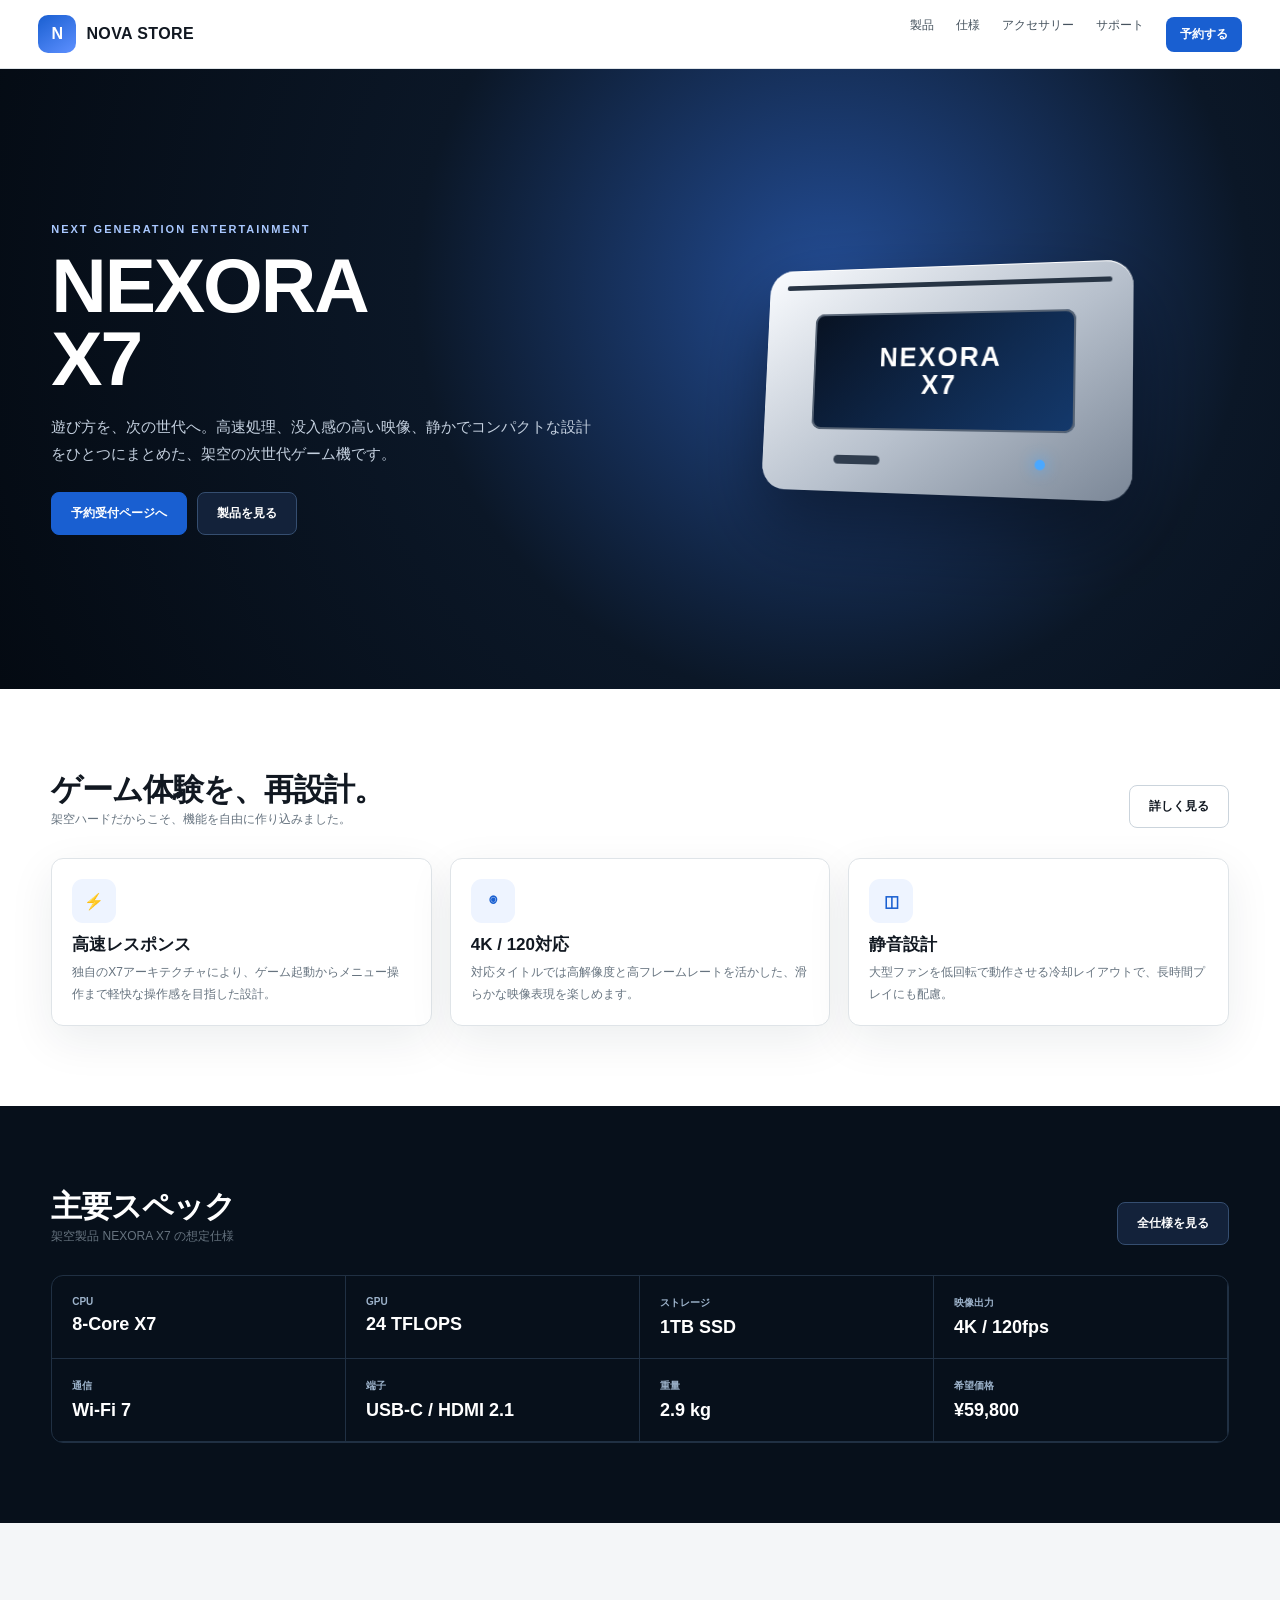
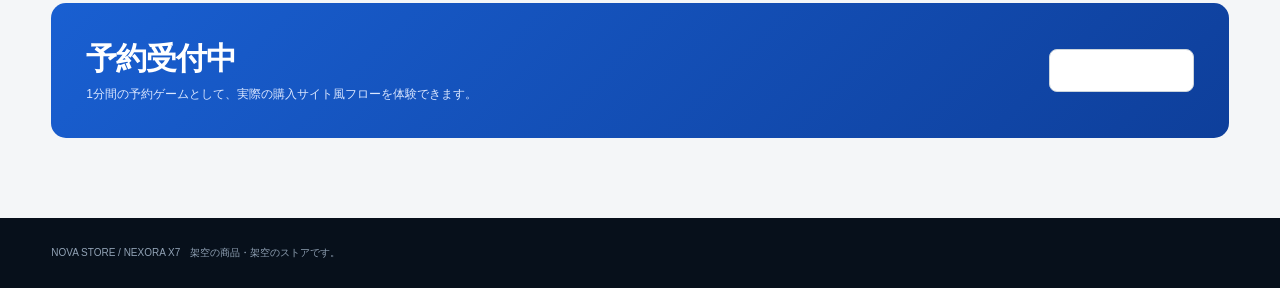
==== commit d2da09ee: "Add files via upload" ====
--- a/index.html
+++ b/index.html
@@ -1,3812 +1,7 @@
-<!DOCTYPE html>
-<html lang="ja">
-<head>
-<meta charset="UTF-8">
-<meta name="viewport" content="width=device-width, initial-scale=1.0">
-<title>NEXORA X7 予約受付</title>
-
-<style>
-:root{
-    --bg:#f3f5f7;
-    --white:#fff;
-    --text:#18212a;
-    --muted:#687681;
-    --line:#d9e0e5;
-    --primary:#246bce;
-    --primary-dark:#1852a4;
-    --light:#eef5ff;
-    --green:#168657;
-    --red:#d93f52;
-    --yellow:#a66a00;
-    --shadow:0 8px 30px rgba(20,40,60,.08);
-}
-
-*{
-    box-sizing:border-box;
-}
-
-html,body{
-    margin:0;
-    padding:0;
-}
-
-body{
-    background:var(--bg);
-    color:var(--text);
-
-    font-family:
-        -apple-system,
-        BlinkMacSystemFont,
-        "Segoe UI",
-        "Yu Gothic",
-        "Hiragino Kaku Gothic ProN",
-        sans-serif;
-}
-
-button,
-input,
-select{
-    font:inherit;
-}
-
-button{
-    cursor:pointer;
-}
-
-/* =========================================
-   TOP
-========================================= */
-
-.topbar{
-    background:#fff;
-    border-bottom:1px solid var(--line);
-    position:sticky;
-    top:0;
-    z-index:100;
-}
-
-.topbar-inner{
-    width:min(1150px,94%);
-    min-height:68px;
-    margin:auto;
-
-    display:flex;
-    justify-content:space-between;
-    align-items:center;
-    gap:20px;
-}
-
-.brand{
-    display:flex;
-    align-items:center;
-    gap:12px;
-}
-
-.logo{
-    width:42px;
-    height:42px;
-    border-radius:10px;
-
-    display:grid;
-    place-items:center;
-
-    color:#fff;
-    background:
-        linear-gradient(
-            135deg,
-            #246bce,
-            #4c8ff5
-        );
-
-    font-size:20px;
-    font-weight:900;
-}
-
-.brand-title{
-    margin:0;
-    font-size:18px;
-}
-
-.brand-sub{
-    display:block;
-    color:var(--muted);
-    font-size:10px;
-    margin-top:2px;
-}
-
-.hud{
-    display:flex;
-    align-items:center;
-    gap:18px;
-}
-
-.timer-label{
-    color:var(--muted);
-    font-size:10px;
-}
-
-#timer{
-    display:inline-block;
-    min-width:67px;
-
-    padding:7px 10px;
-
-    text-align:center;
-
-    border-radius:7px;
-
-    background:#edf2f5;
-
-    font-family:monospace;
-    font-size:19px;
-    font-weight:800;
-}
-
-#timer.danger{
-    color:var(--red);
-    background:#fff0f2;
-    animation:blink .55s infinite alternate;
-}
-
-.score-hud{
-    font-size:12px;
-    color:var(--muted);
-}
-
-.score-hud strong{
-    color:var(--text);
-}
-
-@keyframes blink{
-    from{opacity:1}
-    to{opacity:.45}
-}
-
-/* =========================================
-   SECURITY
-========================================= */
-
-.security{
-    position:fixed;
-    inset:0;
-
-    z-index:1000;
-
-    display:flex;
-    justify-content:center;
-    align-items:center;
-
-    padding:20px;
-
-    background:
-        linear-gradient(
-            145deg,
-            #0b4f92,
-            #0c263f
-        );
-}
-
-.security.hidden{
-    display:none;
-}
-
-.security-card{
-    width:min(470px,95vw);
-
-    background:#fff;
-
-    border-radius:16px;
-
-    padding:30px;
-
-    text-align:center;
-
-    box-shadow:
-        0 30px 100px rgba(0,0,0,.30);
-}
-
-.security-mark{
-    width:64px;
-    height:64px;
-
-    margin:auto;
-
-    border-radius:50%;
-
-    display:grid;
-    place-items:center;
-
-    background:#eef5ff;
-
-    font-size:30px;
-}
-
-.security-card h2{
-    margin:13px 0 7px;
-    font-size:22px;
-}
-
-.security-card p{
-    color:var(--muted);
-    font-size:12px;
-    line-height:1.8;
-    margin:0;
-}
-
-.security-code{
-    margin:22px 0;
-
-    padding:18px;
-
-    border:1px dashed #aabac8;
-    border-radius:9px;
-
-    background:#f7f9fa;
-
-    color:var(--primary-dark);
-
-    font-family:monospace;
-
-    font-size:31px;
-    letter-spacing:8px;
-    user-select:none;
-}
-
-.security-input{
-    width:100%;
-
-    padding:13px;
-
-    text-align:center;
-
-    border:1px solid #bbc8d0;
-    border-radius:8px;
-
-    font-family:monospace;
-    font-size:18px;
-    letter-spacing:4px;
-
-    outline:none;
-}
-
-.security-input:focus{
-    border-color:var(--primary);
-    box-shadow:0 0 0 3px rgba(36,107,206,.1);
-}
-
-.security-btn{
-    width:100%;
-
-    margin-top:10px;
-
-    padding:14px;
-
-    border:0;
-    border-radius:8px;
-
-    background:var(--primary);
-
-    color:white;
-    font-weight:700;
-}
-
-.security-error{
-    min-height:20px;
-
-    margin-top:9px;
-
-    color:var(--red);
-
-    font-size:11px;
-}
-
-/* =========================================
-   PAGE
-========================================= */
-
-.page{
-    width:min(1150px,94%);
-    margin:25px auto 60px;
-}
-
-.breadcrumb{
-    color:var(--muted);
-    font-size:11px;
-    margin-bottom:15px;
-}
-
-.grid{
-    display:grid;
-    grid-template-columns:minmax(0,1fr) 295px;
-    gap:20px;
-}
-
-@media(max-width:900px){
-    .grid{
-        grid-template-columns:1fr;
-    }
-}
-
-/* =========================================
-   CARD
-========================================= */
-
-.card{
-    background:var(--white);
-
-    border:1px solid var(--line);
-    border-radius:11px;
-
-    box-shadow:var(--shadow);
-}
-
-.product{
-    padding:22px 24px;
-    border-bottom:1px solid var(--line);
-}
-
-.product-flex{
-    display:flex;
-    justify-content:space-between;
-    align-items:center;
-    gap:25px;
-}
-
-@media(max-width:650px){
-    .product-flex{
-        flex-direction:column;
-        align-items:flex-start;
-    }
-}
-
-.product-name{
-    font-size:27px;
-    font-weight:800;
-    margin:0;
-}
-
-.product-tag{
-    display:inline-block;
-
-    margin-top:8px;
-
-    padding:5px 8px;
-
-    background:#eef5ff;
-    color:#205cae;
-
-    border-radius:5px;
-
-    font-size:10px;
-    font-weight:700;
-}
-
-.price{
-    text-align:right;
-}
-
-.price small{
-    display:block;
-    color:var(--muted);
-    font-size:10px;
-}
-
-.price strong{
-    font-size:26px;
-}
-
-/* =========================================
-   STEPS
-========================================= */
-
-.steps{
-    display:grid;
-    grid-template-columns:repeat(6,1fr);
-
-    border-bottom:1px solid var(--line);
-
-    overflow-x:auto;
-}
-
-.step{
-    min-width:100px;
-
-    padding:13px 8px;
-
-    text-align:center;
-
-    color:#89959d;
-
-    font-size:10px;
-
-    position:relative;
-}
-
-.step.active{
-    color:var(--primary);
-    font-weight:700;
-}
-
-.step.done{
-    color:var(--green);
-}
-
-.step.active::after{
-    content:"";
-
-    position:absolute;
-
-    left:0;
-    right:0;
-    bottom:0;
-
-    height:3px;
-
-    background:var(--primary);
-}
-
-/* =========================================
-   CONTENT
-========================================= */
-
-.content{
-    padding:24px;
-}
-
-.panel{
-    display:none;
-}
-
-.panel.active{
-    display:block;
-}
-
-.title{
-    margin:0;
-    font-size:20px;
-}
-
-.desc{
-    color:var(--muted);
-    font-size:12px;
-    line-height:1.8;
-    margin:6px 0 20px;
-}
-
-.notice{
-    padding:13px 15px;
-
-    border-radius:8px;
-
-    font-size:11px;
-    line-height:1.7;
-
-    margin-bottom:16px;
-}
-
-.notice.info{
-    color:#245675;
-    background:#eef7fb;
-    border:1px solid #cfe5ef;
-}
-
-.notice.warn{
-    color:#7a5609;
-    background:#fff8e9;
-    border:1px solid #ebdbad;
-}
-
-/* =========================================
-   FORM
-========================================= */
-
-.form-grid{
-    display:grid;
-    grid-template-columns:repeat(2,minmax(0,1fr));
-    gap:15px;
-}
-
-@media(max-width:650px){
-    .form-grid{
-        grid-template-columns:1fr;
-    }
-}
-
-.field label{
-    display:block;
-
-    margin-bottom:6px;
-
-    font-size:11px;
-    font-weight:700;
-}
-
-.req{
-    color:var(--red);
-    margin-left:3px;
-}
-
-.field input,
-.field select{
-    width:100%;
-
-    padding:11px 12px;
-
-    border:1px solid #c8d2d8;
-    border-radius:7px;
-
-    background:#fff;
-    color:var(--text);
-
-    outline:none;
-}
-
-.field input:focus,
-.field select:focus{
-    border-color:var(--primary);
-    box-shadow:0 0 0 3px rgba(36,107,206,.08);
-}
-
-/* =========================================
-   PRODUCT OPTIONS
-========================================= */
-
-.options{
-    display:grid;
-    grid-template-columns:repeat(2,minmax(0,1fr));
-    gap:11px;
-}
-
-@media(max-width:650px){
-    .options{
-        grid-template-columns:1fr;
-    }
-}
-
-.option{
-    position:relative;
-
-    padding:14px;
-
-    border:1px solid #d1d9de;
-    border-radius:8px;
-
-    background:#fff;
-
-    transition:.12s;
-}
-
-.option:hover{
-    border-color:#9db0bc;
-}
-
-.option.selected{
-    border-color:var(--primary);
-    background:#eef5ff;
-}
-
-.option input{
-    position:absolute;
-    opacity:0;
-}
-
-.option strong{
-    display:block;
-    font-size:13px;
-    margin-bottom:4px;
-}
-
-.option small{
-    display:block;
-    color:var(--muted);
-    font-size:10px;
-    line-height:1.5;
-}
-
-/* =========================================
-   SHIPPING
-========================================= */
-
-.shipping{
-    display:grid;
-    grid-template-columns:repeat(3,1fr);
-    gap:10px;
-}
-
-@media(max-width:650px){
-    .shipping{
-        grid-template-columns:1fr;
-    }
-}
-
-.shipping-card{
-    padding:15px;
-
-    border:1px solid #d0d9df;
-
-    border-radius:8px;
-
-    background:#fff;
-
-    cursor:pointer;
-}
-
-.shipping-card.selected{
-    border-color:var(--primary);
-    background:#eef5ff;
-}
-
-.shipping-card strong{
-    display:block;
-    margin-bottom:4px;
-}
-
-.shipping-card small{
-    color:var(--muted);
-    font-size:10px;
-}
-
-/* =========================================
-   AGREEMENT
-========================================= */
-
-.agreement{
-    border:1px solid var(--line);
-    border-radius:8px;
-    overflow:hidden;
-}
-
-.agreement-text{
-    height:180px;
-    overflow:auto;
-
-    padding:15px;
-
-    background:#f8fafb;
-
-    color:#586772;
-
-    font-size:10px;
-    line-height:1.9;
-}
-
-.check{
-    display:flex;
-    gap:8px;
-
-    padding:11px 13px;
-
-    border-top:1px solid var(--line);
-
-    font-size:11px;
-
-    line-height:1.6;
-}
-
-.check input{
-    margin-top:3px;
-    accent-color:var(--primary);
-}
-
-/* =========================================
-   SUMMARY
-========================================= */
-
-.summary{
-    border:1px solid var(--line);
-    border-radius:8px;
-    overflow:hidden;
-}
-
-.summary-row{
-    display:grid;
-    grid-template-columns:150px 1fr;
-
-    border-bottom:1px solid var(--line);
-}
-
-.summary-row:last-child{
-    border-bottom:0;
-}
-
-.summary-label{
-    background:#f7f9fa;
-    padding:10px 12px;
-
-    color:var(--muted);
-    font-size:10px;
-}
-
-.summary-value{
-    padding:10px 12px;
-
-    font-size:11px;
-    font-weight:700;
-}
-
-/* =========================================
-   BUTTONS
-========================================= */
-
-.actions{
-    display:flex;
-    justify-content:space-between;
-    gap:10px;
-
-    margin-top:22px;
-}
-
-.btn{
-    border:1px solid #c7d1d7;
-
-    border-radius:7px;
-
-    padding:11px 20px;
-
-    background:#fff;
-
-    color:#3d4b54;
-
-    font-size:12px;
-
-    font-weight:700;
-}
-
-.btn.primary{
-    background:var(--primary);
-    border-color:var(--primary);
-    color:#fff;
-}
-
-.btn.primary:hover{
-    background:var(--primary-dark);
-}
-
-.btn.success{
-    background:var(--green);
-    border-color:var(--green);
-    color:#fff;
-}
-
-.btn:disabled{
-    opacity:.45;
-    cursor:not-allowed;
-}
-
-/* =========================================
-   SIDE
-========================================= */
-
-.side-card{
-    padding:18px;
-}
-
-.side-title{
-    font-size:12px;
-    font-weight:700;
-    margin-bottom:14px;
-}
-
-.status-row{
-    padding:11px 0;
-
-    border-bottom:1px solid #edf0f2;
-}
-
-.status-row:last-child{
-    border-bottom:0;
-}
-
-.status-label{
-    color:var(--muted);
-    font-size:9px;
-}
-
-.status-value{
-    margin-top:3px;
-
-    font-size:15px;
-    font-weight:800;
-}
-
-.inventory{
-    color:var(--red);
-}
-
-.inventory-bar{
-    height:8px;
-
-    background:#edf0f2;
-
-    border-radius:99px;
-
-    overflow:hidden;
-
-    margin-top:7px;
-}
-
-.inventory-inner{
-    height:100%;
-
-    width:93%;
-
-    background:
-        linear-gradient(
-            90deg,
-            #f0bb4b,
-            #d94755
-        );
-}
-
-/* =========================================
-   ACTIVITY
-========================================= */
-
-.activity{
-    max-height:300px;
-    overflow:auto;
-}
-
-.activity-item{
-    padding:7px 0;
-
-    border-bottom:1px solid #edf0f2;
-
-    color:#73808a;
-
-    font-family:monospace;
-
-    font-size:9px;
-
-    line-height:1.5;
-}
-
-.activity-item.good{
-    color:var(--green);
-}
-
-.activity-item.alert{
-    color:var(--red);
-}
-
-/* =========================================
-   RUSH ALERT
-========================================= */
-
-.rush{
-    position:fixed;
-
-    top:82px;
-    left:50%;
-
-    width:min(650px,93vw);
-
-    transform:
-        translate(-50%,-25px);
-
-    opacity:0;
-    pointer-events:none;
-
-    z-index:700;
-
-    padding:15px 18px;
-
-    display:flex;
-    gap:12px;
-    align-items:flex-start;
-
-    background:#fff4f5;
-
-    border:
-        1px solid #e8a5b0;
-
-    border-left:
-        5px solid var(--red);
-
-    border-radius:9px;
-
-    box-shadow:
-        0 15px 45px rgba(80,20,30,.17);
-
-    transition:.25s;
-}
-
-.rush.show{
-    opacity:1;
-
-    transform:
-        translate(-50%,0);
-}
-
-.rush-icon{
-    font-size:25px;
-}
-
-.rush strong{
-    color:#9b2939;
-    font-size:13px;
-}
-
-.rush p{
-    margin:4px 0 0;
-
-    color:#77414a;
-
-    font-size:10px;
-    line-height:1.6;
-}
-
-/* =========================================
-   RESULT
-========================================= */
-
-.modal{
-    position:fixed;
-    inset:0;
-
-    z-index:1300;
-
-    display:none;
-
-    justify-content:center;
-    align-items:center;
-
-    padding:20px;
-
-    background:rgba(10,18,25,.72);
-}
-
-.modal.show{
-    display:flex;
-}
-
-.result{
-    width:min(620px,95vw);
-    max-height:90vh;
-    overflow:auto;
-
-    background:#fff;
-
-    border-radius:14px;
-
-    padding:28px;
-
-    box-shadow:
-        0 30px 100px rgba(0,0,0,.3);
-}
-
-.result-head{
-    text-align:center;
-}
-
-.result-icon{
-    width:62px;
-    height:62px;
-
-    margin:auto;
-
-    display:grid;
-    place-items:center;
-
-    border-radius:50%;
-
-    font-size:30px;
-}
-
-.result-icon.success{
-    background:#edf9f3;
-    color:var(--green);
-}
-
-.result-icon.fail{
-    background:#fff0f2;
-    color:var(--red);
-}
-
-.result-head h2{
-    margin:13px 0 7px;
-}
-
-.result-head p{
-    margin:0;
-
-    color:var(--muted);
-
-    font-size:11px;
-
-    line-height:1.7;
-}
-
-.final-score-box{
-    margin:20px 0;
-
-    padding:19px;
-
-    border-radius:9px;
-
-    text-align:center;
-
-    background:#f5f8fa;
-}
-
-.final-score-label{
-    color:var(--muted);
-
-    font-size:9px;
-
-    letter-spacing:2px;
-}
-
-.final-score{
-    color:var(--primary);
-
-    font-size:46px;
-
-    font-weight:900;
-}
-
-.result-table{
-    border:1px solid var(--line);
-    border-radius:8px;
-
-    overflow:hidden;
-}
-
-.result-line{
-    display:flex;
-    justify-content:space-between;
-    gap:15px;
-
-    padding:10px 12px;
-
-    border-bottom:1px solid var(--line);
-
-    font-size:10px;
-}
-
-.result-line:last-child{
-    border-bottom:0;
-}
-
-.result-line span:first-child{
-    color:var(--muted);
-}
-
-.result-line span:last-child{
-    font-weight:700;
-    text-align:right;
-}
-
-.result-buttons{
-    display:flex;
-    gap:10px;
-
-    margin-top:20px;
-}
-
-.result-buttons .btn{
-    flex:1;
-}
-
-/* =========================================
-   SHAKE
-========================================= */
-
-.shake{
-    animation:shake .35s;
-}
-
-@keyframes shake{
-    0%{transform:translateX(0)}
-    25%{transform:translateX(-8px)}
-    50%{transform:translateX(8px)}
-    75%{transform:translateX(-4px)}
-    100%{transform:translateX(0)}
-}
-
-footer{
-    text-align:center;
-
-    color:#83909a;
-
-    font-size:9px;
-
-    padding:0 20px 35px;
-}
-</style>
-</head>
-
-
-<body>
-
-
-<!-- =====================================================
-     SECURITY
-====================================================== -->
-
-<div class="security" id="security">
-
-    <div class="security-card">
-
-        <div class="security-mark">
-            🔐
-        </div>
-
-        <h2>
-            予約受付セキュリティ確認
-        </h2>
-
-        <p>
-            NEXORA X7の予約受付に進むには、
-            セキュリティコードを入力してください。
-        </p>
-
-        <div
-            class="security-code"
-            id="securityCode"
-        >
-            ------
-        </div>
-
-        <input
-            id="securityInput"
-            class="security-input"
-            maxlength="6"
-            autocomplete="off"
-            placeholder="6桁のコード"
-        >
-
-        <button
-            class="security-btn"
-            id="securityBtn"
-        >
-            認証して予約へ進む
-        </button>
-
-        <div
-            class="security-error"
-            id="securityError"
-        ></div>
-
-    </div>
-
-</div>
-
-
-<!-- =====================================================
-     RUSH
-====================================================== -->
-
-<div
-    class="rush"
-    id="rush"
->
-
-    <div class="rush-icon">
-        🚨
-    </div>
-
-    <div>
-
-        <strong>
-            現在、NEXORA X7の予約が殺到しています
-        </strong>
-
-        <p id="rushText">
-            他の利用者による予約操作が急増しています。
-            予約枠の変動にご注意ください。
-        </p>
-
-    </div>
-
-</div>
-
-
-<!-- =====================================================
-     HEADER
-====================================================== -->
-
-<header class="topbar">
-
-    <div class="topbar-inner">
-
-        <div class="brand">
-
-            <div class="logo">
-                N
-            </div>
-
-            <div>
-
-                <h1 class="brand-title">
-                    NOVA STORE
-                </h1>
-
-                <span class="brand-sub">
-                    ゲーム機予約受付
-                </span>
-
-            </div>
-
-        </div>
-
-
-        <div class="hud">
-
-            <div>
-
-                <div class="timer-label">
-                    制限時間
-                </div>
-
-                <div id="timer">
-                    01:00
-                </div>
-
-            </div>
-
-
-            <div class="score-hud">
-
-                SCORE:
-                <strong id="score">
-                    0
-                </strong>
-
-            </div>
-
-        </div>
-
-    </div>
-
-</header>
-
-
-<!-- =====================================================
-     MAIN
-====================================================== -->
-
-<main class="page">
-
-    <div class="breadcrumb">
-        NOVA STORE ＞ 新商品 ＞ NEXORA X7 ＞ 予約
-    </div>
-
-
-    <div class="grid">
-
-
-        <!-- =================================================
-             MAIN CARD
-        ================================================== -->
-
-        <section class="card">
-
-            <div class="product">
-
-                <div class="product-flex">
-
-                    <div>
-
-                        <h2 class="product-name">
-                            NEXORA X7
-                        </h2>
-
-                        <span class="product-tag">
-                            2026年 最新モデル
-                        </span>
-
-                    </div>
-
-
-                    <div class="price">
-
-                        <small>
-                            メーカー希望価格
-                        </small>
-
-                        <strong>
-                            ¥59,800
-                        </strong>
-
-                    </div>
-
-                </div>
-
-            </div>
-
-
-            <!-- STEPS -->
-
-            <div class="steps">
-
-                <div
-                    class="step active"
-                    data-step="0"
-                >
-                    購入者情報
-                </div>
-
-                <div
-                    class="step"
-                    data-step="1"
-                >
-                    本体
-                </div>
-
-                <div
-                    class="step"
-                    data-step="2"
-                >
-                    周辺機器
-                </div>
-
-                <div
-                    class="step"
-                    data-step="3"
-                >
-                    お届け
-                </div>
-
-                <div
-                    class="step"
-                    data-step="4"
-                >
-                    お支払い
-                </div>
-
-                <div
-                    class="step"
-                    data-step="5"
-                >
-                    確認・同意
-                </div>
-
-            </div>
-
-
-            <div class="content">
-
-
-                <!-- =================================================
-                     STEP 0
-                ================================================== -->
-
-                <section
-                    class="panel active"
-                    data-panel="0"
-                >
-
-                    <h3 class="title">
-                        購入者情報
-                    </h3>
-
-                    <p class="desc">
-                        予約者の情報を入力してください。
-                    </p>
-
-                    <div class="notice info">
-
-                        ※これはゲーム用の架空の予約システムです。
-                        実際の注文・決済・配送は行われません。
-
-                    </div>
-
-
-                    <div class="form-grid">
-
-                        <div class="field">
-
-                            <label>
-                                姓<span class="req">*</span>
-                            </label>
-
-                            <input
-                                id="lastName"
-                                placeholder="山田"
-                            >
-
-                        </div>
-
-
-                        <div class="field">
-
-                            <label>
-                                名<span class="req">*</span>
-                            </label>
-
-                            <input
-                                id="firstName"
-                                placeholder="太郎"
-                            >
-
-                        </div>
-
-
-                        <div class="field">
-
-                            <label>
-                                メールアドレス<span class="req">*</span>
-                            </label>
-
-                            <input
-                                id="email"
-                                type="email"
-                                placeholder="example@example.com"
-                            >
-
-                        </div>
-
-
-                        <div class="field">
-
-                            <label>
-                                電話番号<span class="req">*</span>
-                            </label>
-
-                            <input
-                                id="phone"
-                                placeholder="090-0000-0000"
-                            >
-
-                        </div>
-
-
-                        <div class="field">
-
-                            <label>
-                                購入目的
-                            </label>
-
-                            <select id="purpose">
-
-                                <option>自分用</option>
-                                <option>家族用</option>
-                                <option>プレゼント</option>
-                                <option>コレクション</option>
-
-                            </select>
-
-                        </div>
-
-
-                        <div class="field">
-
-                            <label>
-                                ゲーム経験
-                            </label>
-
-                            <select id="experience">
-
-                                <option>初心者</option>
-                                <option>少し経験あり</option>
-                                <option>普通</option>
-                                <option>かなり遊ぶ</option>
-                                <option>コアゲーマー</option>
-
-                            </select>
-
-                        </div>
-
-                    </div>
-
-
-                    <div class="actions">
-
-                        <div></div>
-
-                        <button
-                            class="btn primary"
-                            onclick="nextStep()"
-                        >
-                            次へ
-                        </button>
-
-                    </div>
-
-                </section>
-
-
-                <!-- =================================================
-                     STEP 1
-                ================================================== -->
-
-                <section
-                    class="panel"
-                    data-panel="1"
-                >
-
-                    <h3 class="title">
-                        NEXORA X7 本体を選択
-                    </h3>
-
-                    <p class="desc">
-                        本体モデル、カラー、ストレージを選択してください。
-                    </p>
-
-
-                    <div class="field">
-
-                        <label>
-                            本体モデル<span class="req">*</span>
-                        </label>
-
-                    </div>
-
-
-                    <div class="options">
-
-                        <label class="option">
-
-                            <input
-                                type="radio"
-                                name="model"
-                                value="NEXORA X7"
-                            >
-
-                            <strong>
-                                NEXORA X7
-                            </strong>
-
-                            <small>
-                                標準モデル / ¥59,800
-                            </small>
-
-                        </label>
-
-
-                        <label class="option">
-
-                            <input
-                                type="radio"
-                                name="model"
-                                value="NEXORA X7 Pro"
-                            >
-
-                            <strong>
-                                NEXORA X7 Pro
-                            </strong>
-
-                            <small>
-                                高性能モデル / ¥69,800
-                            </small>
-
-                        </label>
-
-                    </div>
-
-
-                    <div class="field" style="margin-top:20px">
-
-                        <label>
-                            本体カラー
-                        </label>
-
-                        <select id="color">
-
-                            <option>ホワイト</option>
-                            <option>ブラック</option>
-                            <option>ブルー</option>
-                            <option>シルバー</option>
-                            <option>レッド</option>
-
-                        </select>
-
-                    </div>
-
-
-                    <div class="field" style="margin-top:15px">
-
-                        <label>
-                            ストレージ
-                        </label>
-
-                        <select id="storage">
-
-                            <option>1TB</option>
-                            <option>2TB</option>
-                            <option>4TB</option>
-
-                        </select>
-
-                    </div>
-
-
-                    <div class="actions">
-
-                        <button
-                            class="btn"
-                            onclick="prevStep()"
-                        >
-                            戻る
-                        </button>
-
-                        <button
-                            class="btn primary"
-                            onclick="nextStep()"
-                        >
-                            周辺機器へ
-                        </button>
-
-                    </div>
-
-                </section>
-
-
-                <!-- =================================================
-                     STEP 2
-                ================================================== -->
-
-                <section
-                    class="panel"
-                    data-panel="2"
-                >
-
-                    <h3 class="title">
-                        周辺機器・セット
-                    </h3>
-
-                    <p class="desc">
-                        必要な商品を選択してください。
-                    </p>
-
-
-                    <div class="options">
-
-                        <label class="option">
-
-                            <input
-                                type="checkbox"
-                                class="addon"
-                                value="追加コントローラー"
-                            >
-
-                            <strong>
-                                追加コントローラー
-                            </strong>
-
-                            <small>
-                                ¥8,980
-                            </small>
-
-                        </label>
-
-
-                        <label class="option">
-
-                            <input
-                                type="checkbox"
-                                class="addon"
-                                value="専用ヘッドセット"
-                            >
-
-                            <strong>
-                                専用ヘッドセット
-                            </strong>
-
-                            <small>
-                                ¥12,800
-                            </small>
-
-                        </label>
-
-
-                        <label class="option">
-
-                            <input
-                                type="checkbox"
-                                class="addon"
-                                value="充電スタンド"
-                            >
-
-                            <strong>
-                                充電スタンド
-                            </strong>
-
-                            <small>
-                                ¥5,980
-                            </small>
-
-                        </label>
-
-
-                        <label class="option">
-
-                            <input
-                                type="checkbox"
-                                class="addon"
-                                value="専用ケース"
-                            >
-
-                            <strong>
-                                専用トラベルケース
-                            </strong>
-
-                            <small>
-                                ¥4,980
-                            </small>
-
-                        </label>
-
-                    </div>
-
-
-                    <div
-                        class="notice warn"
-                        style="margin-top:18px"
-                    >
-
-                        人気商品のため、
-                        周辺機器を選択している間にも
-                        本体在庫が変動する場合があります。
-
-                    </div>
-
-
-                    <div class="actions">
-
-                        <button
-                            class="btn"
-                            onclick="prevStep()"
-                        >
-                            戻る
-                        </button>
-
-                        <button
-                            class="btn primary"
-                            onclick="nextStep()"
-                        >
-                            お届け方法へ
-                        </button>
-
-                    </div>
-
-                </section>
-
-
-                <!-- =================================================
-                     STEP 3
-                ================================================== -->
-
-                <section
-                    class="panel"
-                    data-panel="3"
-                >
-
-                    <h3 class="title">
-                        お届け方法
-                    </h3>
-
-                    <p class="desc">
-                        配送方法とお届け時間を選択してください。
-                    </p>
-
-
-                    <div class="shipping">
-
-                        <div
-                            class="shipping-card selected"
-                            data-shipping="通常配送"
-                        >
-
-                            <strong>
-                                通常配送
-                            </strong>
-
-                            <small>
-                                無料 / 3〜5日
-                            </small>
-
-                        </div>
-
-
-                        <div
-                            class="shipping-card"
-                            data-shipping="お急ぎ便"
-                        >
-
-                            <strong>
-                                お急ぎ便
-                            </strong>
-
-                            <small>
-                                ¥980 / 1〜2日
-                            </small>
-
-                        </div>
-
-
-                        <div
-                            class="shipping-card"
-                            data-shipping="店舗受取"
-                        >
-
-                            <strong>
-                                店舗受取
-                            </strong>
-
-                            <small>
-                                無料 / 発売日
-                            </small>
-
-                        </div>
-
-                    </div>
-
-
-                    <div class="form-grid"
-                         style="margin-top:18px">
-
-                        <div class="field">
-
-                            <label>
-                                希望お届け時間
-                            </label>
-
-                            <select id="deliveryTime">
-
-                                <option>指定なし</option>
-                                <option>午前中</option>
-                                <option>14:00〜16:00</option>
-                                <option>16:00〜18:00</option>
-                                <option>18:00〜20:00</option>
-                                <option>19:00〜21:00</option>
-
-                            </select>
-
-                        </div>
-
-
-                        <div class="field">
-
-                            <label>
-                                配送メモ
-                            </label>
-
-                            <input
-                                id="deliveryMemo"
-                                placeholder="任意"
-                            >
-
-                        </div>
-
-                    </div>
-
-
-                    <div class="actions">
-
-                        <button
-                            class="btn"
-                            onclick="prevStep()"
-                        >
-                            戻る
-                        </button>
-
-                        <button
-                            class="btn primary"
-                            onclick="nextStep()"
-                        >
-                            支払い方法へ
-                        </button>
-
-                    </div>
-
-                </section>
-
-
-                <!-- =================================================
-                     STEP 4
-                ================================================== -->
-
-                <section
-                    class="panel"
-                    data-panel="4"
-                >
-
-                    <h3 class="title">
-                        お支払い方法
-                    </h3>
-
-                    <p class="desc">
-                        支払い方法を選択してください。
-                    </p>
-
-
-                    <div class="options">
-
-                        <label class="option">
-
-                            <input
-                                type="radio"
-                                name="payment"
-                                value="クレジットカード"
-                            >
-
-                            <strong>
-                                クレジットカード
-                            </strong>
-
-                            <small>
-                                VISA / Mastercard / JCB等
-                            </small>
-
-                        </label>
-
-
-                        <label class="option">
-
-                            <input
-                                type="radio"
-                                name="payment"
-                                value="コンビニ払い"
-                            >
-
-                            <strong>
-                                コンビニ払い
-                            </strong>
-
-                            <small>
-                                発行された番号を使用
-                            </small>
-
-                        </label>
-
-
-                        <label class="option">
-
-                            <input
-                                type="radio"
-                                name="payment"
-                                value="電子マネー"
-                            >
-
-                            <strong>
-                                電子マネー
-                            </strong>
-
-                            <small>
-                                対応サービスから選択
-                            </small>
-
-                        </label>
-
-
-                        <label class="option">
-
-                            <input
-                                type="radio"
-                                name="payment"
-                                value="店舗決済"
-                            >
-
-                            <strong>
-                                店舗決済
-                            </strong>
-
-                            <small>
-                                店舗受取時に支払い
-                            </small>
-
-                        </label>
-
-                    </div>
-
-
-                    <div class="field"
-                         style="margin-top:18px">
-
-                        <label>
-                            電子マネーの種類
-                        </label>
-
-                        <select id="wallet">
-
-                            <option>選択しない</option>
-                            <option>NOVA Pay</option>
-                            <option>QuickPay</option>
-                            <option>Game Wallet</option>
-
-                        </select>
-
-                    </div>
-
-
-                    <div class="actions">
-
-                        <button
-                            class="btn"
-                            onclick="prevStep()"
-                        >
-                            戻る
-                        </button>
-
-                        <button
-                            class="btn primary"
-                            onclick="nextStep()"
-                        >
-                            確認画面へ
-                        </button>
-
-                    </div>
-
-                </section>
-
-
-                <!-- =================================================
-                     STEP 5
-                ================================================== -->
-
-                <section
-                    class="panel"
-                    data-panel="5"
-                >
-
-                    <h3 class="title">
-                        最終確認・同意
-                    </h3>
-
-                    <p class="desc">
-                        予約内容を確認し、すべての項目に同意してください。
-                    </p>
-
-
-                    <div
-                        class="summary"
-                        id="summary"
-                    ></div>
-
-
-                    <div
-                        class="agreement"
-                        style="margin-top:18px"
-                    >
-
-                        <div class="agreement-text">
-
-                            <strong>
-                                NEXORA X7 予約サービス利用規約
-                            </strong>
-
-                            <br><br>
-
-                            本サービスはゲームとして作成された
-                            架空の予約システムです。
-
-                            <br><br>
-
-                            実際の商品購入、決済、配送、
-                            在庫確保は行われません。
-
-                            <br><br>
-
-                            予約受付中はアクセス集中により
-                            予約枠がなくなる場合があります。
-
-                            <br><br>
-
-                            最終確定ボタンを押した時点で
-                            予約結果をゲーム内で判定します。
-
-                            <br><br>
-
-                            制限時間終了後はゲームを自動終了します。
-
-                            <br><br>
-
-                            本ゲームで入力した情報は
-                            外部へ送信されません。
-
-                        </div>
-
-
-                        <label class="check">
-
-                            <input
-                                type="checkbox"
-                                id="agreeTerms"
-                            >
-
-                            利用規約を確認しました。
-
-                        </label>
-
-
-                        <label class="check">
-
-                            <input
-                                type="checkbox"
-                                id="agreeReservation"
-                            >
-
-                            予約内容を確認しました。
-
-                        </label>
-
-
-                        <label class="check">
-
-                            <input
-                                type="checkbox"
-                                id="agreeFake"
-                            >
-
-                            この予約がゲーム内の架空予約であることを確認しました。
-
-                        </label>
-
-
-                        <label class="check">
-
-                            <input
-                                type="checkbox"
-                                id="agreeTime"
-                            >
-
-                            制限時間について確認しました。
-
-                        </label>
-
-                    </div>
-
-
-                    <div
-                        class="notice warn"
-                        style="margin-top:15px"
-                    >
-
-                        予約確定後は結果が表示されます。
-                        人気商品のため、最終処理中に在庫切れになる場合があります。
-
-                    </div>
-
-
-                    <div class="actions">
-
-                        <button
-                            class="btn"
-                            onclick="prevStep()"
-                        >
-                            戻る
-                        </button>
-
-                        <button
-                            class="btn success"
-                            id="finalButton"
-                            onclick="finalizeReservation()"
-                        >
-                            予約を確定する
-                        </button>
-
-                    </div>
-
-                </section>
-
-            </div>
-
-        </section>
-
-
-        <!-- =================================================
-             SIDE
-        ================================================== -->
-
-        <aside>
-
-            <div class="card side-card">
-
-                <div class="side-title">
-                    NEXORA X7 予約状況
-                </div>
-
-
-                <div class="status-row">
-
-                    <div class="status-label">
-                        現在の在庫
-                    </div>
-
-                    <div
-                        class="status-value inventory"
-                        id="stock"
-                    >
-                        6台
-                    </div>
-
-                    <div class="inventory-bar">
-
-                        <div
-                            class="inventory-inner"
-                            id="stockBar"
-                        ></div>
-
-                    </div>
-
-                </div>
-
-
-                <div class="status-row">
-
-                    <div class="status-label">
-                        予約希望者
-                    </div>
-
-                    <div
-                        class="status-value"
-                        id="applicants"
-                    >
-                        18,421人
-                    </div>
-
-                </div>
-
-
-                <div class="status-row">
-
-                    <div class="status-label">
-                        現在の倍率
-                    </div>
-
-                    <div
-                        class="status-value"
-                        id="倍率"
-                    >
-                        31.7倍
-                    </div>
-
-                </div>
-
-
-                <div class="status-row">
-
-                    <div class="status-label">
-                        あなたのスコア
-                    </div>
-
-                    <div
-                        class="status-value"
-                        id="liveScore"
-                    >
-                        0
-                    </div>
-
-                </div>
-
-            </div>
-
-
-            <div
-                class="card side-card"
-                style="margin-top:15px"
-            >
-
-                <div class="side-title">
-                    予約システム通知
-                </div>
-
-                <div
-                    class="activity"
-                    id="activity"
-                >
-
-                    <div class="activity-item">
-                        [SYSTEM] 予約ページ準備完了
-                    </div>
-
-                    <div class="activity-item">
-                        [SYSTEM] NEXORA X7 在庫確認
-                    </div>
-
-                    <div class="activity-item">
-                        [SYSTEM] 予約受付開始
-                    </div>
-
-                </div>
-
-            </div>
-
-        </aside>
-
-    </div>
-
-</main>
-
-
-<footer>
-    NOVA STORE / NEXORA X7 予約ゲーム｜
-    架空の商品・架空の店舗です
-</footer>
-
-
-<!-- =====================================================
-     RESULT MODAL
-====================================================== -->
-
-<div
-    class="modal"
-    id="modal"
->
-
-    <div class="result">
-
-        <div class="result-head">
-
-            <div
-                class="result-icon"
-                id="resultIcon"
-            >
-                ✓
-            </div>
-
-            <h2 id="resultTitle">
-                予約結果
-            </h2>
-
-            <p id="resultMessage">
-                -
-            </p>
-
-        </div>
-
-
-        <div class="final-score-box">
-
-            <div class="final-score-label">
-                YOUR SCORE
-            </div>
-
-            <div
-                class="final-score"
-                id="finalScore"
-            >
-                0
-            </div>
-
-        </div>
-
-
-        <div
-            class="result-table"
-            id="resultTable"
-        ></div>
-
-
-        <div class="result-buttons">
-
-            <button
-                class="btn primary"
-                id="closeResult"
-            >
-                結果を閉じる
-            </button>
-
-            <button
-                class="btn"
-                id="restart"
-            >
-                もう一度挑戦
-            </button>
-
-        </div>
-
-    </div>
-
-</div>
-
-
-<script>
-
-/* =========================================================
-   SETTINGS
-========================================================= */
-
-const GAME_TIME = 60;
-
-let timeLeft = GAME_TIME;
-
-let timer = null;
-
-let started = false;
-
-let finished = false;
-
-let currentStep = 0;
-
-let score = 0;
-
-let mistakes = 0;
-
-let actions = 0;
-
-let rushCount = 0;
-
-let selectedShipping = "通常配送";
-
-
-/* =========================================================
-   SECURITY
-========================================================= */
-
-let securityCode = "";
-
-function generateSecurityCode(){
-
-    const chars =
-        "ABCDEFGHJKLMNPQRSTUVWXYZ23456789";
-
-    securityCode = "";
-
-    for(let i=0;i<6;i++){
-
-        securityCode +=
-            chars[
-                Math.floor(
-                    Math.random()*chars.length
-                )
-            ];
-
-    }
-
-    document.getElementById(
-        "securityCode"
-    ).textContent = securityCode;
-
-}
-
-generateSecurityCode();
-
-
-document
-    .getElementById("securityBtn")
-    .addEventListener(
-        "click",
-        checkSecurity
-    );
-
-
-document
-    .getElementById("securityInput")
-    .addEventListener(
-        "keydown",
-        e => {
-
-            if(e.key === "Enter"){
-                checkSecurity();
-            }
-
-        }
-    );
-
-
-function checkSecurity(){
-
-    const input =
-        document.getElementById(
-            "securityInput"
-        ).value
-        .trim()
-        .toUpperCase();
-
-
-    if(input === securityCode){
-
-        document
-            .getElementById(
-                "security"
-            )
-            .classList.add("hidden");
-
-        score += 20;
-
-        updateScore();
-
-        addLog(
-            "[SECURITY] 認証成功",
-            "good"
-        );
-
-        startGame();
-
-    }else{
-
-        score =
-            Math.max(
-                0,
-                score - 10
-            );
-
-        mistakes++;
-
-        updateScore();
-
-        document.getElementById(
-            "securityError"
-        ).textContent =
-            "セキュリティコードが一致しません。";
-
-        document
-            .querySelector(
-                ".security-card"
-            )
-            .classList.add("shake");
-
-        setTimeout(()=>{
-            document
-                .querySelector(
-                    ".security-card"
-                )
-                .classList.remove("shake");
-        },400);
-
-        addLog(
-            "[SECURITY] 認証失敗",
-            "alert"
-        );
-
-    }
-
-}
-
-
-/* =========================================================
-   START
-========================================================= */
-
-function startGame(){
-
-    if(started) return;
-
-    started = true;
-
-    updateTimer();
-
-    timer =
-        setInterval(()=>{
-
-            if(finished) return;
-
-            timeLeft--;
-
-            updateTimer();
-
-            if(timeLeft === 15){
-
-                showRush(
-                    "残り15秒です。急いで予約を完了してください。"
-                );
-
-            }
-
-
-            if(timeLeft <= 0){
-
-                timeLeft = 0;
-
-                updateTimer();
-
-                finishGame("timeout");
-
-            }
-
-        },1000);
-
-
-    scheduleRush();
-
-    addLog(
-        "[SYSTEM] 予約ゲーム開始"
-    );
-
-}
-
-
-/* =========================================================
-   TIMER
-========================================================= */
-
-function updateTimer(){
-
-    const sec =
-        String(
-            Math.max(
-                0,
-                timeLeft
-            )
-        ).padStart(2,"0");
-
-    document.getElementById(
-        "timer"
-    ).textContent =
-        "00:" + sec;
-
-
-    if(timeLeft <= 15){
-
-        document
-            .getElementById(
-                "timer"
-            )
-            .classList.add("danger");
-
-    }
-
-}
-
-
-/* =========================================================
-   STEP
-========================================================= */
-
-function nextStep(){
-
-    if(finished) return;
-
-
-    if(!validateStep(currentStep)){
-
-        mistakes++;
-
-        updateScore();
-
-        return;
-
-    }
-
-
-    if(currentStep < 5){
-
-        currentStep++;
-
-        actions++;
-
-        score += 12;
-
-        renderStep();
-
-        updateScore();
-
-        addLog(
-            `[USER] STEP ${currentStep+1}へ`
-        );
-
-
-        if(currentStep === 5){
-
-            buildSummary();
-
-        }
-
-    }
-
-}
-
-
-function prevStep(){
-
-    if(finished) return;
-
-    if(currentStep > 0){
-
-        currentStep--;
-
-        renderStep();
-
-    }
-
-}
-
-
-function renderStep(){
-
-    document
-        .querySelectorAll(
-            ".panel"
-        )
-        .forEach(panel => {
-
-            panel.classList.toggle(
-                "active",
-                Number(
-                    panel.dataset.panel
-                ) === currentStep
-            );
-
-        });
-
-
-    document
-        .querySelectorAll(
-            ".step"
-        )
-        .forEach(step => {
-
-            const n =
-                Number(
-                    step.dataset.step
-                );
-
-            step.classList.toggle(
-                "active",
-                n === currentStep
-            );
-
-            step.classList.toggle(
-                "done",
-                n < currentStep
-            );
-
-        });
-
-}
-
-
-/* =========================================================
-   FORM VALUE
-========================================================= */
-
-function val(id){
-
-    return document
-        .getElementById(id)
-        .value
-        .trim();
-
-}
-
-
-/* =========================================================
-   VALIDATION
-========================================================= */
-
-function required(id,label){
-
-    if(!val(id)){
-
-        alert(
-            `${label}を入力してください。`
-        );
-
-        addLog(
-            `[ERROR] ${label}未入力`,
-            "alert"
-        );
-
-        return false;
-
-    }
-
-    return true;
-
-}
-
-
-function selectedRadio(name){
-
-    const checked =
-        document.querySelector(
-            `input[name="${name}"]:checked`
-        );
-
-    return checked
-        ? checked.value
-        : "";
-
-}
-
-
-function validateStep(step){
-
-    if(step === 0){
-
-        return (
-            required("lastName","姓") &&
-            required("firstName","名") &&
-            required("email","メールアドレス") &&
-            required("phone","電話番号")
-        );
-
-    }
-
-
-    if(step === 1){
-
-        if(!selectedRadio("model")){
-
-            alert(
-                "本体モデルを選択してください。"
-            );
-
-            return false;
-
-        }
-
-        return true;
-
-    }
-
-
-    if(step === 2){
-
-        return true;
-
-    }
-
-
-    if(step === 3){
-
-        return true;
-
-    }
-
-
-    if(step === 4){
-
-        if(!selectedRadio("payment")){
-
-            alert(
-                "支払い方法を選択してください。"
-            );
-
-            return false;
-
-        }
-
-        return true;
-
-    }
-
-
-    return true;
-
-}
-
-
-/* =========================================================
-   OPTION UI
-========================================================= */
-
-document
-    .querySelectorAll(
-        ".option input"
-    )
-    .forEach(input => {
-
-        input.addEventListener(
-            "change",
-            ()=>{
-
-                const name =
-                    input.name;
-
-                if(name){
-
-                    document
-                        .querySelectorAll(
-                            `.option input[name="${name}"]`
-                        )
-                        .forEach(other => {
-
-                            other
-                                .closest(".option")
-                                .classList.remove(
-                                    "selected"
-                                );
-
-                        });
-
-                }
-
-
-                input
-                    .closest(".option")
-                    .classList.toggle(
-                        "selected",
-                        input.checked
-                    );
-
-
-                actions++;
-
-                score += 3;
-
-                updateScore();
-
-            }
-        );
-
-    });
-
-
-/* =========================================================
-   SHIPPING
-========================================================= */
-
-document
-    .querySelectorAll(
-        ".shipping-card"
-    )
-    .forEach(card=>{
-
-        card.addEventListener(
-            "click",
-            ()=>{
-
-                document
-                    .querySelectorAll(
-                        ".shipping-card"
-                    )
-                    .forEach(
-                        el =>
-                            el.classList.remove(
-                                "selected"
-                            )
-                    );
-
-                card.classList.add(
-                    "selected"
-                );
-
-                selectedShipping =
-                    card.dataset.shipping;
-
-                actions++;
-
-                score += 5;
-
-                updateScore();
-
-                addLog(
-                    `[USER] 配送方法：${selectedShipping}`
-                );
-
-            }
-        );
-
-    });
-
-
-/* =========================================================
-   SCORE
-========================================================= */
-
-function updateScore(){
-
-    score =
-        Math.max(
-            0,
-            Math.round(score)
-        );
-
-    document.getElementById(
-        "score"
-    ).textContent = score;
-
-    document.getElementById(
-        "liveScore"
-    ).textContent = score;
-
-}
-
-
-/* =========================================================
-   SUMMARY
-========================================================= */
-
-function buildSummary(){
-
-    const addons =
-        [
-            ...document.querySelectorAll(
-                ".addon:checked"
-            )
-        ]
-        .map(
-            checkbox =>
-                checkbox.value
-        );
-
-
-    const payment =
-        selectedRadio(
-            "payment"
-        );
-
-
-    const model =
-        selectedRadio(
-            "model"
-        );
-
-
-    document.getElementById(
-        "summary"
-    ).innerHTML = `
-
-        ${row(
-            "購入者",
-            `${val("lastName")} ${val("firstName")}`
-        )}
-
-        ${row(
-            "メール",
-            val("email")
-        )}
-
-        ${row(
-            "本体",
-            model || "未選択"
-        )}
-
-        ${row(
-            "カラー",
-            val("color")
-        )}
-
-        ${row(
-            "ストレージ",
-            val("storage")
-        )}
-
-        ${row(
-            "周辺機器",
-            addons.length
-                ? addons.join(" / ")
-                : "なし"
-        )}
-
-        ${row(
-            "配送",
-            selectedShipping
-        )}
-
-        ${row(
-            "時間指定",
-            val("deliveryTime")
-        )}
-
-        ${row(
-            "支払い",
-            payment || "未選択"
-        )}
-
-    `;
-
-}
-
-
-function row(label,text){
-
-    return `
-        <div class="summary-row">
-
-            <div class="summary-label">
-                ${escapeHtml(label)}
-            </div>
-
-            <div class="summary-value">
-                ${escapeHtml(
-                    String(text)
-                )}
-            </div>
-
-        </div>
-    `;
-
-}
-
-
-/* =========================================================
-   FINAL
-========================================================= */
-
-function finalizeReservation(){
-
-    if(finished) return;
-
-
-    const agreements = [
-        "agreeTerms",
-        "agreeReservation",
-        "agreeFake",
-        "agreeTime"
-    ];
-
-
-    const allAgreed =
-        agreements.every(
-            id =>
-                document.getElementById(id).checked
-        );
-
-
-    if(!allAgreed){
-
-        alert(
-            "すべての同意事項を確認してください。"
-        );
-
-        mistakes++;
-
-        updateScore();
-
-        addLog(
-            "[ERROR] 同意未完了",
-            "alert"
-        );
-
-        return;
-
-    }
-
-
-    const button =
-        document.getElementById(
-            "finalButton"
-        );
-
-    button.disabled = true;
-
-    button.textContent =
-        "予約状況を確認しています...";
-
-
-    addLog(
-        "[SYSTEM] 最終在庫確認"
-    );
-
-
-    setTimeout(()=>{
-
-        /*
-            殺到イベントが多いほど
-            成功率が下がる。
-        */
-
-        const chance =
-            rushCount >= 2
-                ? .45
-                : .72;
-
-
-        const success =
-            Math.random() < chance;
-
-
-        if(success){
-
-            finishGame(
-                "success"
-            );
-
-        }else{
-
-            finishGame(
-                "soldout"
-            );
-
-        }
-
-    },1000);
-
-}
-
-
-/* =========================================================
-   RUSH
-========================================================= */
-
-let rushTimer = null;
-
-function scheduleRush(){
-
-    if(finished) return;
-
-
-    rushTimer =
-        setTimeout(
-            ()=>{
-
-                showRush();
-
-                scheduleRush();
-
-            },
-
-            10000 +
-            Math.random()*11000
-        );
-
-}
-
-
-function showRush(message){
-
-    if(finished) return;
-
-
-    rushCount++;
-
-
-    const rush =
-        document.getElementById(
-            "rush"
-        );
-
-
-    document.getElementById(
-        "rushText"
-    ).textContent =
-        message ||
-        "他の利用者による予約操作が急増しています。予約枠が変動しています。";
-
-
-    rush.classList.add(
-        "show"
-    );
-
-
-    addLog(
-        "[NOTICE] 現在、予約が殺到しています。",
-        "alert"
-    );
-
-
-    /*
-        在庫減少
-    */
-
-    const stockElement =
-        document.getElementById(
-            "stock"
-        );
-
-
-    let stock =
-        parseInt(
-            stockElement.textContent
-        );
-
-
-    stock =
-        Math.max(
-            1,
-            stock - 1
-        );
-
-
-    stockElement.textContent =
-        stock + "台";
-
-
-    const percent =
-        Math.max(
-            8,
-            stock * 15
-        );
-
-
-    document.getElementById(
-        "stockBar"
-    ).style.width =
-        percent + "%";
-
-
-    setTimeout(()=>{
-
-        rush.classList.remove(
-            "show"
-        );
-
-    },4800);
-
-}
-
-
-/* =========================================================
-   LIVE STATS
-========================================================= */
-
-setInterval(()=>{
-
-    if(!started || finished) return;
-
-
-    const applicants =
-        Math.floor(
-            15000 +
-            Math.random()*90000
-        );
-
-
-    const multiplier =
-        (
-            25 +
-            Math.random()*45 +
-            rushCount*4
-        ).toFixed(1);
-
-
-    document.getElementById(
-        "applicants"
-    ).textContent =
-        applicants.toLocaleString()
-        + "人";
-
-
-    document.getElementById(
-        "倍率"
-    ).textContent =
-        multiplier + "倍";
-
-},2200);
-
-
-/* =========================================================
-   FINAL GAME
-========================================================= */
-
-function finishGame(result){
-
-    if(finished) return;
-
-    finished = true;
-
-    clearInterval(timer);
-
-    if(rushTimer){
-        clearTimeout(rushTimer);
-    }
-
-
-    /*
-        残り時間ボーナス
-    */
-
-    score +=
-        timeLeft * 3;
-
-
-    /*
-        早く進んだボーナス
-    */
-
-    if(
-        timeLeft >= 35 &&
-        currentStep >= 5
-    ){
-
-        score += 70;
-
-    }
-
-
-    /*
-        同意ボーナス
-    */
-
-    if(
-        document.getElementById(
-            "agreeTerms"
-        ).checked &&
-        document.getElementById(
-            "agreeReservation"
-        ).checked
-    ){
-
-        score += 30;
-
-    }
-
-
-    /*
-        操作数ボーナス
-    */
-
-    if(actions >= 12){
-        score += 30;
-    }
-
-
-    /*
-        ミス
-    */
-
-    score -=
-        mistakes * 12;
-
-
-    /*
-        結果ペナルティ
-    */
-
-    if(result === "soldout"){
-        score -= 80;
-    }
-
-
-    if(result === "timeout"){
-        score -= 120;
-    }
-
-
-    score =
-        Math.max(
-            0,
-            Math.round(score)
-        );
-
-
-    updateScore();
-
-
-    const modal =
-        document.getElementById(
-            "modal"
-        );
-
-
-    const icon =
-        document.getElementById(
-            "resultIcon"
-        );
-
-
-    const title =
-        document.getElementById(
-            "resultTitle"
-        );
-
-
-    const message =
-        document.getElementById(
-            "resultMessage"
-        );
-
-
-    if(result === "success"){
-
-        icon.className =
-            "result-icon success";
-
-        icon.textContent =
-            "✓";
-
-        title.textContent =
-            "予約受付が完了しました";
-
-        message.textContent =
-            "NEXORA X7の予約枠を確保しました。";
-
-        addLog(
-            "[SYSTEM] 予約成功",
-            "good"
-        );
-
-    }
-
-
-    else if(result === "soldout"){
-
-        icon.className =
-            "result-icon fail";
-
-        icon.textContent =
-            "×";
-
-        title.textContent =
-            "予約できませんでした";
-
-        message.textContent =
-            "最終確認中に予約枠がなくなりました。";
-
-        addLog(
-            "[SYSTEM] SOLD OUT",
-            "alert"
-        );
-
-    }
-
-
-    else{
-
-        icon.className =
-            "result-icon fail";
-
-        icon.textContent =
-            "⏰";
-
-        title.textContent =
-            "時間切れ";
-
-        message.textContent =
-            "制限時間内に予約を完了できませんでした。";
-
-        addLog(
-            "[SYSTEM] TIME OUT",
-            "alert"
-        );
-
-    }
-
-
-    document.getElementById(
-        "finalScore"
-    ).textContent =
-        score;
-
-
-    buildResult(
-        result
-    );
-
-
-    modal.classList.add(
-        "show"
-    );
-
-}
-
-
-/* =========================================================
-   RESULT
-========================================================= */
-
-function buildResult(result){
-
-    const model =
-        selectedRadio(
-            "model"
-        );
-
-
-    const payment =
-        selectedRadio(
-            "payment"
-        );
-
-
-    const orderNumber =
-        "NX7-" +
-        Math.floor(
-            100000 +
-            Math.random()*900000
-        );
-
-
-    const resultText =
-        result === "success"
-            ? "予約確定"
-            : result === "soldout"
-                ? "予約枠消失"
-                : "時間切れ";
-
-
-    document.getElementById(
-        "resultTable"
-    ).innerHTML = `
-
-        ${resultRow(
-            "結果",
-            resultText
-        )}
-
-        ${resultRow(
-            "予約番号",
-            result === "success"
-                ? orderNumber
-                : "発行なし"
-        )}
-
-        ${resultRow(
-            "商品",
-            model || "未選択"
-        )}
-
-        ${resultRow(
-            "カラー",
-            val("color")
-        )}
-
-        ${resultRow(
-            "ストレージ",
-            val("storage")
-        )}
-
-        ${resultRow(
-            "配送",
-            selectedShipping
-        )}
-
-        ${resultRow(
-            "支払い方法",
-            payment || "未選択"
-        )}
-
-        ${resultRow(
-            "残り時間",
-            formatTime(timeLeft)
-        )}
-
-        ${resultRow(
-            "操作回数",
-            actions
-        )}
-
-        ${resultRow(
-            "ミス回数",
-            mistakes
-        )}
-
-        ${resultRow(
-            "予約殺到",
-            rushCount + "回"
-        )}
-
-        ${resultRow(
-            "最終スコア",
-            score + "点"
-        )}
-
-    `;
-
-}
-
-
-function resultRow(label,value){
-
-    return `
-        <div class="result-line">
-
-            <span>
-                ${escapeHtml(label)}
-            </span>
-
-            <span>
-                ${escapeHtml(
-                    String(value)
-                )}
-            </span>
-
-        </div>
-    `;
-
-}
-
-
-/* =========================================================
-   LOG
-========================================================= */
-
-function addLog(text,type=""){
-
-    const box =
-        document.getElementById(
-            "activity"
-        );
-
-
-    const item =
-        document.createElement(
-            "div"
-        );
-
-
-    item.className =
-        "activity-item " +
-        type;
-
-
-    const time =
-        new Date().toLocaleTimeString(
-            "ja-JP",
-            {
-                hour:"2-digit",
-                minute:"2-digit",
-                second:"2-digit"
-            }
-        );
-
-
-    item.textContent =
-        `[${time}] ${text}`;
-
-
-    box.prepend(
-        item
-    );
-
-
-    while(
-        box.children.length > 25
-    ){
-
-        box.removeChild(
-            box.lastElementChild
-        );
-
-    }
-
-}
-
-
-/* =========================================================
-   FORMAT
-========================================================= */
-
-function formatTime(seconds){
-
-    const min =
-        Math.floor(
-            seconds / 60
-        );
-
-    const sec =
-        seconds % 60;
-
-    return (
-        String(min).padStart(2,"0")
-        + ":"
-        +
-        String(sec).padStart(2,"0")
-    );
-
-}
-
-
-function escapeHtml(text){
-
-    return text
-        .replace(/&/g,"&amp;")
-        .replace(/</g,"&lt;")
-        .replace(/>/g,"&gt;")
-        .replace(/"/g,"&quot;")
-        .replace(/'/g,"&#039;");
-
-}
-
-
-/* =========================================================
-   RESULT BUTTONS
-========================================================= */
-
-document
-    .getElementById(
-        "closeResult"
-    )
-    .addEventListener(
-        "click",
-        ()=>{
-            document
-                .getElementById(
-                    "modal"
-                )
-                .classList.remove(
-                    "show"
-                );
-        }
-    );
-
-
-document
-    .getElementById(
-        "restart"
-    )
-    .addEventListener(
-        "click",
-        ()=>{
-            location.reload();
-        }
-    );
-
-
-/* =========================================================
-   INITIAL
-========================================================= */
-
-updateTimer();
-
-updateScore();
-
-</script>
-
-</body>
-</html>
+<!doctype html><html lang="ja"><head><meta charset="utf-8"><meta name="viewport" content="width=device-width,initial-scale=1"><title>NOVA Store | NEXORA X7</title><link rel="stylesheet" href="style.css"></head><body>
+<header class="top"><div class="top-in"><a class="brand" href="index.html"><span class="brand-mark">N</span><span>NOVA STORE</span></a><nav class="nav"><a href="product.html">製品</a><a href="specs.html">仕様</a><a href="accessories.html">アクセサリー</a><a href="faq.html">サポート</a><a class="reserve-nav" href="reserve.html">予約する</a></nav></div></header>
+<section class="hero"><div class="container hero-in"><div><div class="eyebrow">NEXT GENERATION ENTERTAINMENT</div><h1>NEXORA<br>X7</h1><p>遊び方を、次の世代へ。高速処理、没入感の高い映像、静かでコンパクトな設計をひとつにまとめた、架空の次世代ゲーム機です。</p><div class="hero-actions"><a class="btn primary" href="reserve.html">予約受付ページへ</a><a class="btn dark" href="product.html">製品を見る</a></div></div><div class="hero-device"><div class="device"><div class="device-screen"></div><div class="device-slot"></div><div class="device-led"></div></div></div></div></section>
+<section class="section white"><div class="container"><div class="section-head"><div><h2>ゲーム体験を、再設計。</h2><p>架空ハードだからこそ、機能を自由に作り込みました。</p></div><a href="product.html" class="btn">詳しく見る</a></div><div class="cards"><div class="card"><div class="icon">⚡</div><h3>高速レスポンス</h3><p>独自のX7アーキテクチャにより、ゲーム起動からメニュー操作まで軽快な操作感を目指した設計。</p></div><div class="card"><div class="icon">◉</div><h3>4K / 120対応</h3><p>対応タイトルでは高解像度と高フレームレートを活かした、滑らかな映像表現を楽しめます。</p></div><div class="card"><div class="icon">◫</div><h3>静音設計</h3><p>大型ファンを低回転で動作させる冷却レイアウトで、長時間プレイにも配慮。</p></div></div></div></section>
+<section class="section dark-band"><div class="container"><div class="section-head"><div><h2>主要スペック</h2><p>架空製品 NEXORA X7 の想定仕様</p></div><a href="specs.html" class="btn dark">全仕様を見る</a></div><div class="spec-grid"><div class="spec"><b>CPU</b><span>8-Core X7</span></div><div class="spec"><b>GPU</b><span>24 TFLOPS</span></div><div class="spec"><b>ストレージ</b><span>1TB SSD</span></div><div class="spec"><b>映像出力</b><span>4K / 120fps</span></div><div class="spec"><b>通信</b><span>Wi-Fi 7</span></div><div class="spec"><b>端子</b><span>USB-C / HDMI 2.1</span></div><div class="spec"><b>重量</b><span>2.9 kg</span></div><div class="spec"><b>希望価格</b><span>¥59,800</span></div></div></div></section>
+<section class="section"><div class="container"><div class="cta"><div><h2>予約受付中</h2><p>1分間の予約ゲームとして、実際の購入サイト風フローを体験できます。</p></div><a class="btn" href="reserve.html">NEXORA X7を予約</a></div></div></section>
+<footer class="footer"><div class="container">NOVA STORE / NEXORA X7　架空の商品・架空のストアです。</div></footer></body></html>
--- a/style.css
+++ b/style.css
@@ -0,0 +1,2 @@
+:root{--bg:#f4f6f8;--ink:#111821;--muted:#66737f;--line:#dfe4e8;--blue:#195fd1;--blue2:#0f49ad;--dark:#07101b;--white:#fff;--soft:#eef4ff;--green:#168657;--red:#db4458;--shadow:0 14px 45px rgba(18,32,48,.08)}
+*{box-sizing:border-box}html{scroll-behavior:smooth}body{margin:0;color:var(--ink);font-family:-apple-system,BlinkMacSystemFont,"Segoe UI","Yu Gothic",sans-serif;background:var(--bg)}a{color:inherit;text-decoration:none}button,input,select{font:inherit}.container{width:min(1180px,92%);margin:auto}.top{background:#fff;border-bottom:1px solid var(--line);position:sticky;top:0;z-index:100}.top-in{width:min(1240px,94%);margin:auto;height:68px;display:flex;align-items:center;justify-content:space-between;gap:20px}.brand{display:flex;align-items:center;gap:10px;font-weight:800;letter-spacing:.4px}.brand-mark{width:38px;height:38px;border-radius:10px;background:linear-gradient(145deg,var(--blue),#5e90ff);color:#fff;display:grid;place-items:center;font-weight:900}.nav{display:flex;gap:22px;font-size:12px;color:#46535e}.nav a:hover{color:var(--blue)}.reserve-nav{padding:9px 14px;border-radius:8px;background:var(--blue);color:#fff;font-weight:700}.hero{background:radial-gradient(circle at 65% 35%,#234d96 0,#0b1727 45%,#040a12 100%);color:#fff;overflow:hidden}.hero-in{display:grid;grid-template-columns:1fr 1fr;min-height:620px;align-items:center;gap:20px}.eyebrow{color:#a9c8ff;font-size:11px;letter-spacing:2px;font-weight:800}.hero h1{font-size:clamp(42px,6vw,78px);line-height:.95;margin:14px 0 18px;letter-spacing:-2px}.hero p{max-width:550px;color:#c4d0df;line-height:1.8;font-size:15px}.hero-actions{display:flex;gap:10px;margin-top:25px;flex-wrap:wrap}.btn{display:inline-flex;align-items:center;justify-content:center;padding:12px 19px;border-radius:8px;border:1px solid #cbd4dc;background:#fff;font-size:12px;font-weight:800}.btn.primary{background:var(--blue);border-color:var(--blue);color:#fff}.btn.dark{background:#13223a;border-color:#354e70;color:#fff}.hero-device{height:420px;display:grid;place-items:center}.device{width:380px;height:230px;border-radius:26px;background:linear-gradient(145deg,#fafcff,#b8c1cd 55%,#7b8797);box-shadow:0 35px 80px rgba(0,0,0,.45),inset 0 1px 0 #fff;position:relative;transform:perspective(900px) rotateY(-16deg) rotateX(6deg)}.device:before{content:"";position:absolute;left:20px;right:20px;top:16px;height:5px;background:#273444;border-radius:10px}.device-screen{position:absolute;left:54px;right:54px;top:47px;height:120px;border-radius:10px;background:linear-gradient(135deg,#081222,#14396c);box-shadow:inset 0 0 0 2px #576475}.device-screen:after{content:"NEXORA\A X7";white-space:pre;position:absolute;inset:0;display:grid;place-items:center;text-align:center;font-weight:900;font-size:27px;line-height:1.05;color:#fff;letter-spacing:2px}.device-slot{position:absolute;bottom:28px;left:80px;width:50px;height:9px;border-radius:7px;background:#303d4e}.device-led{position:absolute;bottom:27px;right:82px;width:10px;height:10px;border-radius:50%;background:#4aa8ff;box-shadow:0 0 15px #4aa8ff}.section{padding:80px 0}.section.white{background:#fff}.section-head{display:flex;align-items:end;justify-content:space-between;gap:20px;margin-bottom:30px}.section h2{margin:0;font-size:31px;letter-spacing:-1px}.section-head p{margin:0;color:var(--muted);font-size:12px}.cards{display:grid;grid-template-columns:repeat(3,1fr);gap:18px}.card{background:#fff;border:1px solid var(--line);border-radius:12px;box-shadow:var(--shadow);padding:20px}.card h3{margin:10px 0 6px;font-size:17px}.card p{margin:0;color:var(--muted);font-size:12px;line-height:1.8}.icon{width:44px;height:44px;border-radius:11px;background:var(--soft);display:grid;place-items:center;color:var(--blue);font-weight:900}.dark-band{background:#07101b;color:#fff}.spec-grid{display:grid;grid-template-columns:repeat(4,1fr);border:1px solid #203043;border-radius:12px;overflow:hidden}.spec{padding:20px;border-right:1px solid #203043;border-bottom:1px solid #203043}.spec b{display:block;color:#9db3cb;font-size:10px;margin-bottom:7px}.spec span{font-size:18px;font-weight:800}.cta{background:linear-gradient(135deg,#195fd1,#0e3f9b);color:#fff;border-radius:15px;padding:35px;display:flex;justify-content:space-between;gap:20px;align-items:center}.cta h2{margin:0 0 6px}.cta p{margin:0;color:#dbe7ff;font-size:12px}.pricebox{background:#fff;border:1px solid var(--line);border-radius:12px;padding:22px;box-shadow:var(--shadow)}.price{font-size:34px;font-weight:900}.strike{text-decoration:line-through;color:#9aa4ad;font-size:12px}.badge{display:inline-block;padding:5px 8px;border-radius:6px;background:#edf8f3;color:var(--green);font-size:10px;font-weight:800}.product-page{padding:50px 0}.product-hero{display:grid;grid-template-columns:1fr 1fr;gap:30px;align-items:center}.gallery{background:#07101b;border-radius:16px;min-height:480px;display:grid;place-items:center}.gallery .device{transform:none;scale:.9}.feature-list{display:grid;grid-template-columns:repeat(2,1fr);gap:12px;margin-top:20px}.feature{padding:15px;border:1px solid var(--line);border-radius:9px;background:#fff}.feature b{display:block;font-size:12px;margin-bottom:4px}.feature span{color:var(--muted);font-size:10px;line-height:1.6}.tabs{display:flex;gap:8px;flex-wrap:wrap;margin:30px 0 20px}.tab{padding:9px 13px;border:1px solid var(--line);border-radius:8px;background:#fff;font-size:11px}.faq{border-top:1px solid var(--line)}.faq details{border-bottom:1px solid var(--line);padding:17px 0}.faq summary{font-size:13px;font-weight:700;cursor:pointer}.faq p{color:var(--muted);font-size:11px;line-height:1.8;margin:10px 0 0}.footer{background:#07101b;color:#91a2b5;padding:28px 0;font-size:10px}.reserve-shell{padding:35px 0}.reserve-layout{display:grid;grid-template-columns:1fr 300px;gap:18px}.steps{display:grid;grid-template-columns:repeat(5,1fr);border-bottom:1px solid var(--line)}.step{padding:13px 7px;text-align:center;font-size:10px;color:#89959d;position:relative}.step.active{color:var(--blue);font-weight:800}.step.active:after{content:"";position:absolute;left:0;right:0;bottom:0;height:3px;background:var(--blue)}.step.done{color:var(--green)}.reserve-card{background:#fff;border:1px solid var(--line);border-radius:12px;box-shadow:var(--shadow);overflow:hidden}.form{padding:24px}.panel{display:none}.panel.active{display:block}.grid2{display:grid;grid-template-columns:1fr 1fr;gap:14px}.field{margin-bottom:14px}.field label{display:block;font-size:11px;font-weight:800;margin-bottom:6px}.field input,.field select{width:100%;padding:11px;border:1px solid #cbd5dc;border-radius:7px;outline:none;background:#fff}.field input:focus,.field select:focus{border-color:var(--blue);box-shadow:0 0 0 3px rgba(25,95,209,.08)}.model-options{display:grid;grid-template-columns:1fr 1fr;gap:12px}.model-option{border:1px solid var(--line);border-radius:9px;padding:15px}.model-option.selected{border-color:var(--blue);background:var(--soft)}.model-option input{margin-right:6px}.times{display:grid;grid-template-columns:repeat(4,1fr);gap:9px}.time{padding:11px 5px;border:1px solid #cad4da;border-radius:7px;background:#fff;font-size:12px}.time.selected{background:var(--blue);border-color:var(--blue);color:#fff}.time.full{background:#f1f3f4;color:#89949b;text-decoration:line-through;cursor:not-allowed}.agreement{padding:14px;border:1px solid var(--line);background:#f8fafb;border-radius:8px;font-size:10px;color:var(--muted);line-height:1.8}.check{display:flex;gap:8px;padding:9px 0;font-size:11px}.actions{display:flex;justify-content:space-between;gap:10px;margin-top:20px}.stock{font-size:27px;color:var(--red);font-weight:900}.side-box{padding:18px}.side-box h3{margin:0 0 15px;font-size:13px}.status{padding:10px 0;border-bottom:1px solid #edf0f2}.status:last-child{border:0}.status small{display:block;color:var(--muted);font-size:9px}.status strong{display:block;margin-top:3px}.log{max-height:260px;overflow:auto}.log-item{font:9px monospace;color:#75838c;padding:7px 0;border-bottom:1px solid #edf0f2}.log-item.alert{color:var(--red)}.rush{position:fixed;top:83px;left:50%;transform:translate(-50%,-20px);opacity:0;pointer-events:none;z-index:500;width:min(650px,92vw);background:#fff4f5;border:1px solid #e8aab4;border-left:5px solid var(--red);border-radius:9px;padding:15px 18px;box-shadow:0 15px 45px rgba(80,20,30,.15);transition:.25s}.rush.show{opacity:1;transform:translate(-50%,0)}.rush strong{display:block;color:#9f2a3c;font-size:12px}.rush p{margin:4px 0 0;color:#76454c;font-size:10px;line-height:1.6}.result-modal{position:fixed;inset:0;background:rgba(7,14,22,.7);z-index:900;display:none;align-items:center;justify-content:center;padding:20px}.result-modal.show{display:flex}.result{width:min(620px,95vw);background:#fff;border-radius:14px;padding:28px;max-height:90vh;overflow:auto}.result h2{text-align:center}.result-icon{width:60px;height:60px;margin:auto;display:grid;place-items:center;border-radius:50%;font-size:27px}.ok{background:#edf8f3;color:var(--green)}.ng{background:#fff0f2;color:var(--red)}.score-big{text-align:center;font-size:45px;font-weight:900;color:var(--blue);margin:15px 0}.result-row{display:flex;justify-content:space-between;border-bottom:1px solid var(--line);padding:10px 0;font-size:10px}.result-row span:first-child{color:var(--muted)}.result-row span:last-child{font-weight:700}.result-actions{display:flex;gap:10px;margin-top:20px}.result-actions .btn{flex:1}@media(max-width:850px){.hero-in,.product-hero,.reserve-layout{grid-template-columns:1fr}.cards{grid-template-columns:1fr}.spec-grid{grid-template-columns:repeat(2,1fr)}.nav{display:none}.hero-device{order:-1;height:320px}.device{width:320px}.reserve-layout{grid-template-columns:1fr}.feature-list{grid-template-columns:1fr 1fr}}@media(max-width:600px){.grid2,.model-options{grid-template-columns:1fr}.spec-grid{grid-template-columns:1fr 1fr}.steps{overflow:auto}.times{grid-template-columns:repeat(2,1fr)}.section{padding:55px 0}.top-in{height:60px}}
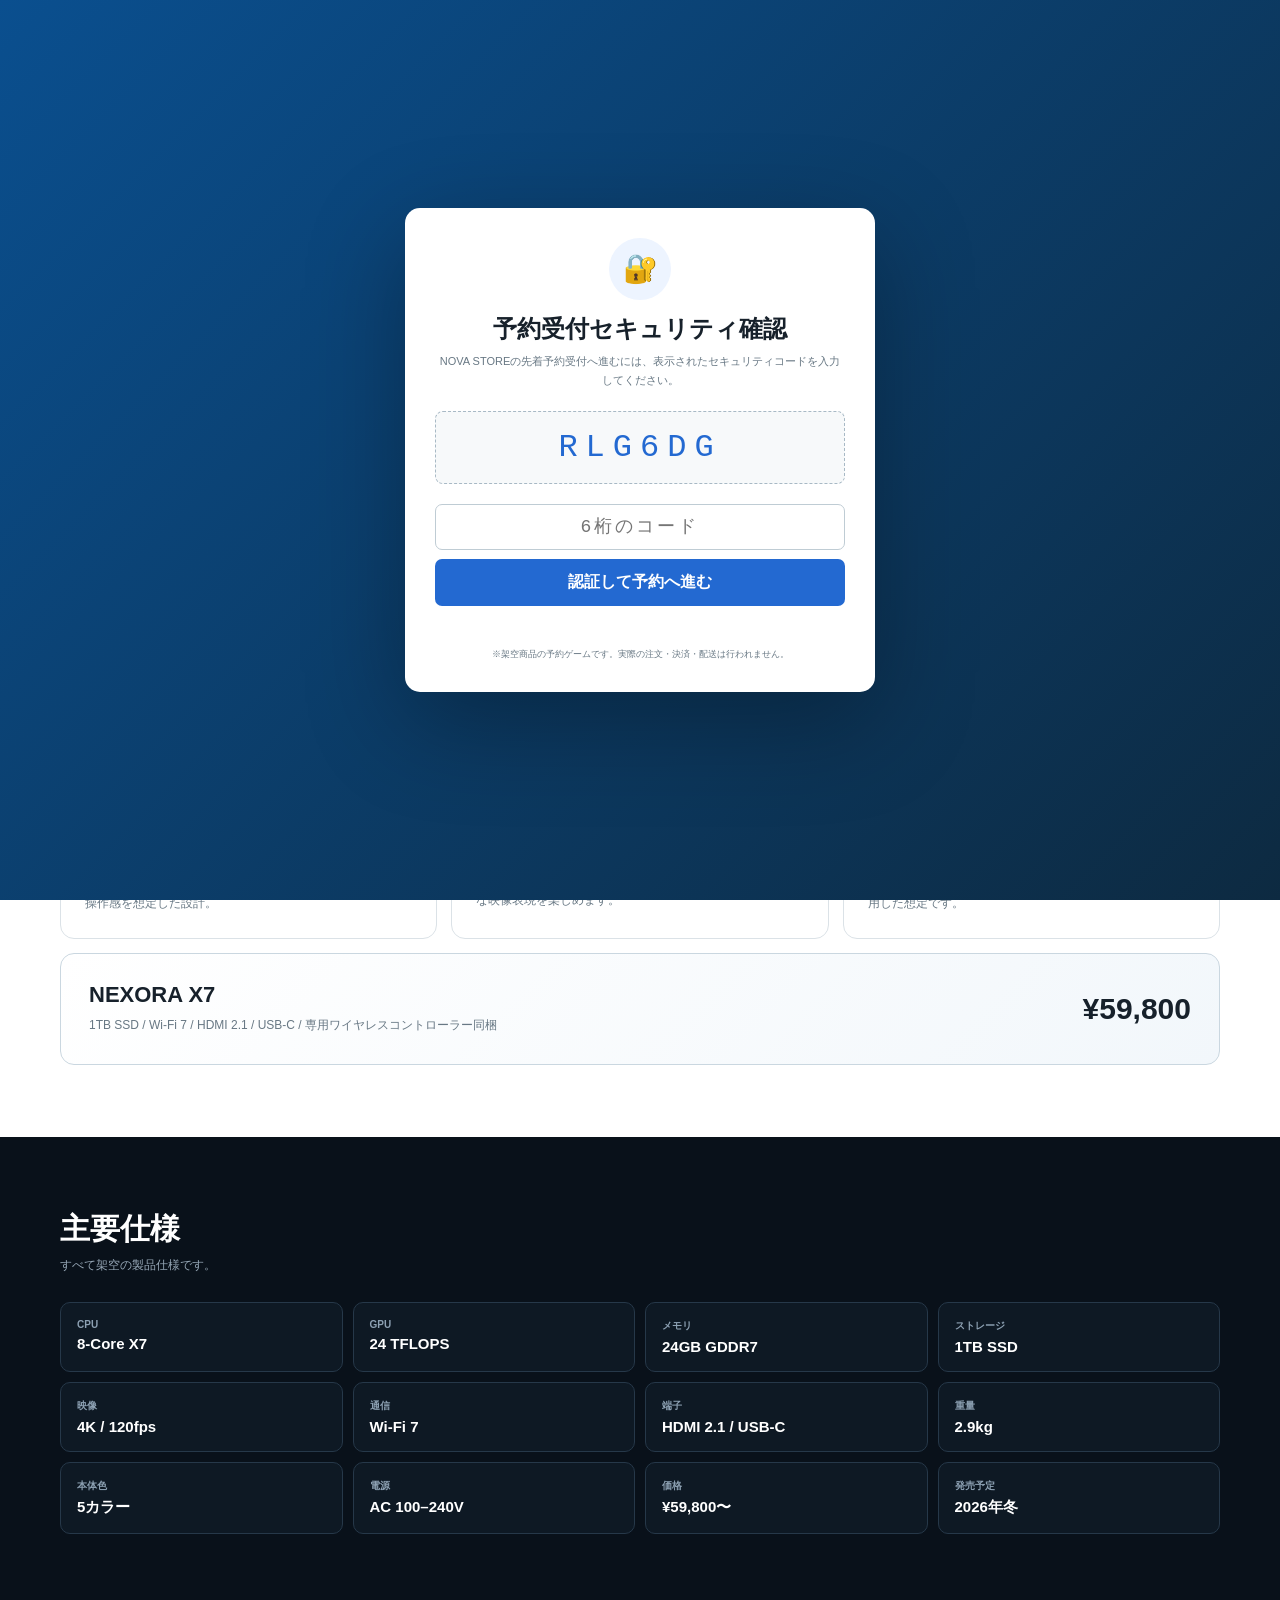
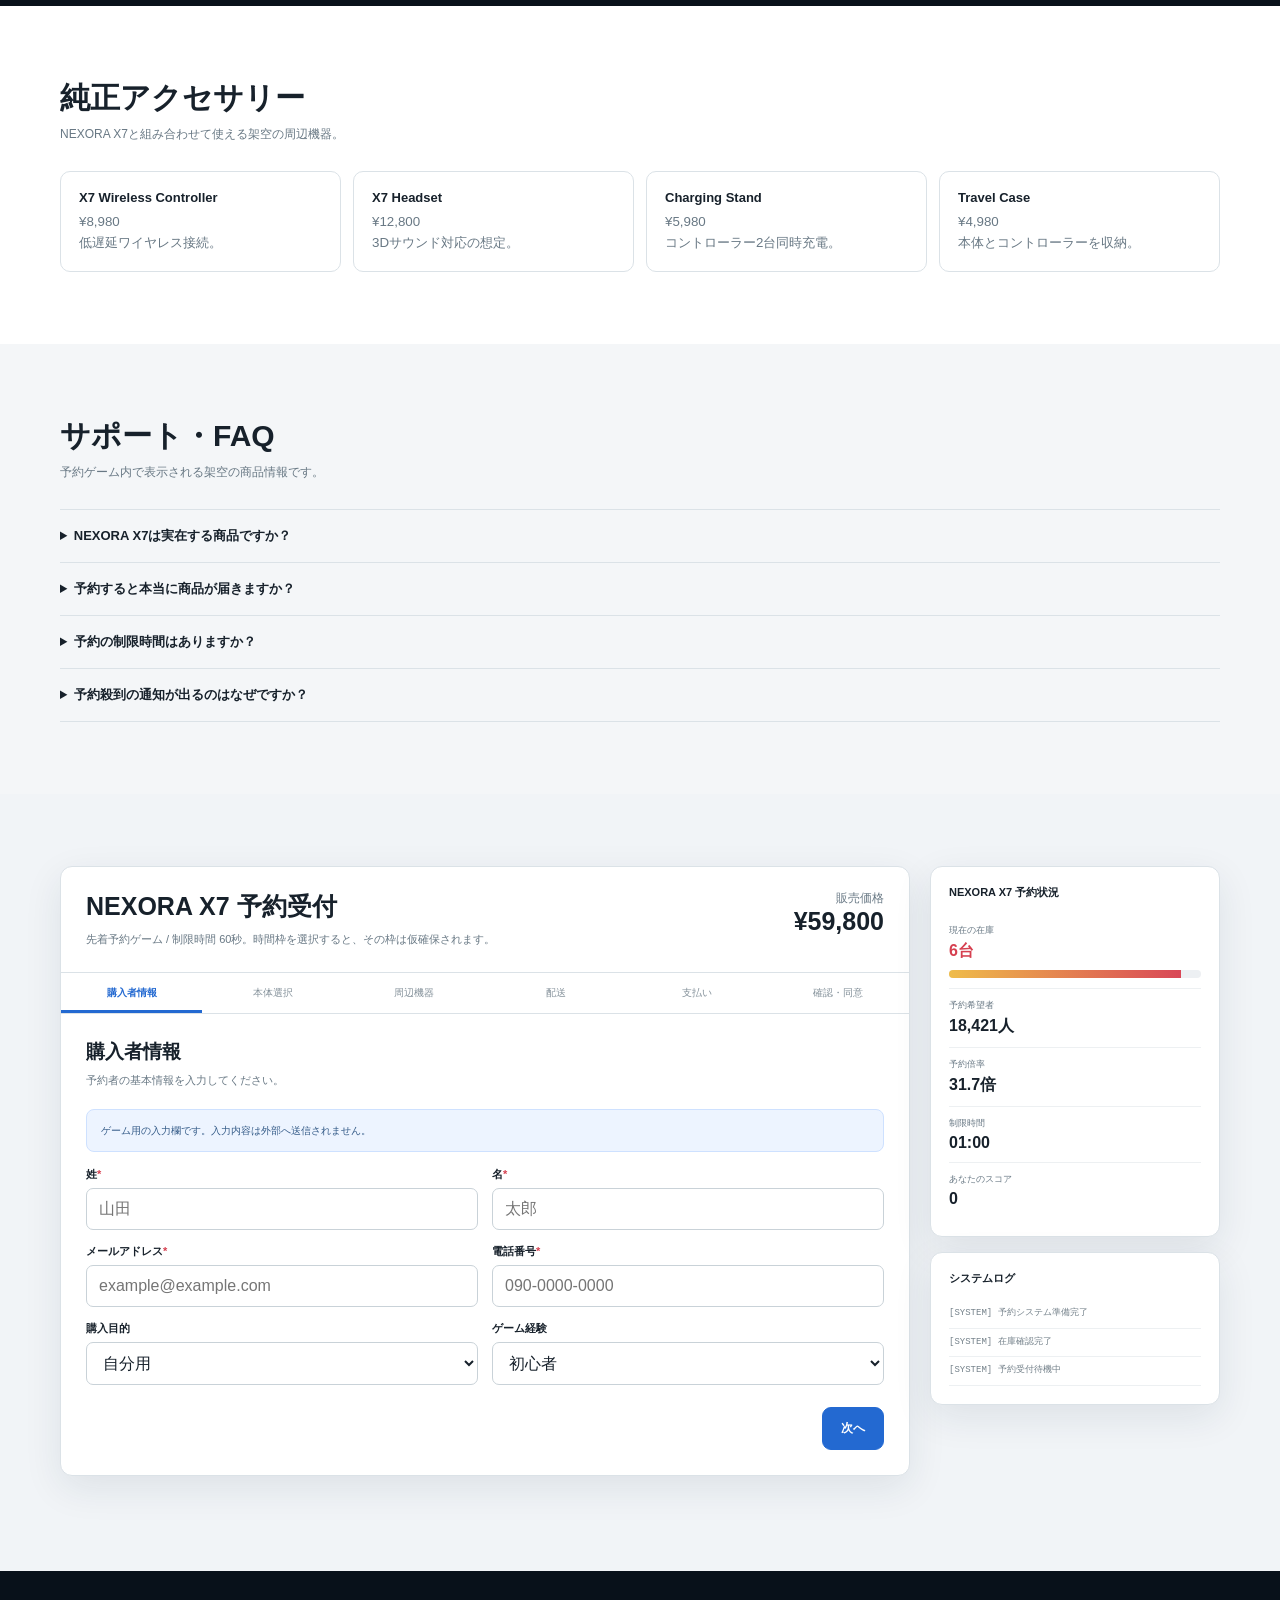
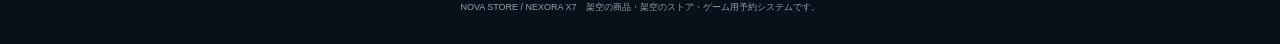
==== commit c550d013: "Update index.html" ====
--- a/index.html
+++ b/index.html
@@ -1,7 +1,530 @@
-<!doctype html><html lang="ja"><head><meta charset="utf-8"><meta name="viewport" content="width=device-width,initial-scale=1"><title>NOVA Store | NEXORA X7</title><link rel="stylesheet" href="style.css"></head><body>
-<header class="top"><div class="top-in"><a class="brand" href="index.html"><span class="brand-mark">N</span><span>NOVA STORE</span></a><nav class="nav"><a href="product.html">製品</a><a href="specs.html">仕様</a><a href="accessories.html">アクセサリー</a><a href="faq.html">サポート</a><a class="reserve-nav" href="reserve.html">予約する</a></nav></div></header>
-<section class="hero"><div class="container hero-in"><div><div class="eyebrow">NEXT GENERATION ENTERTAINMENT</div><h1>NEXORA<br>X7</h1><p>遊び方を、次の世代へ。高速処理、没入感の高い映像、静かでコンパクトな設計をひとつにまとめた、架空の次世代ゲーム機です。</p><div class="hero-actions"><a class="btn primary" href="reserve.html">予約受付ページへ</a><a class="btn dark" href="product.html">製品を見る</a></div></div><div class="hero-device"><div class="device"><div class="device-screen"></div><div class="device-slot"></div><div class="device-led"></div></div></div></div></section>
-<section class="section white"><div class="container"><div class="section-head"><div><h2>ゲーム体験を、再設計。</h2><p>架空ハードだからこそ、機能を自由に作り込みました。</p></div><a href="product.html" class="btn">詳しく見る</a></div><div class="cards"><div class="card"><div class="icon">⚡</div><h3>高速レスポンス</h3><p>独自のX7アーキテクチャにより、ゲーム起動からメニュー操作まで軽快な操作感を目指した設計。</p></div><div class="card"><div class="icon">◉</div><h3>4K / 120対応</h3><p>対応タイトルでは高解像度と高フレームレートを活かした、滑らかな映像表現を楽しめます。</p></div><div class="card"><div class="icon">◫</div><h3>静音設計</h3><p>大型ファンを低回転で動作させる冷却レイアウトで、長時間プレイにも配慮。</p></div></div></div></section>
-<section class="section dark-band"><div class="container"><div class="section-head"><div><h2>主要スペック</h2><p>架空製品 NEXORA X7 の想定仕様</p></div><a href="specs.html" class="btn dark">全仕様を見る</a></div><div class="spec-grid"><div class="spec"><b>CPU</b><span>8-Core X7</span></div><div class="spec"><b>GPU</b><span>24 TFLOPS</span></div><div class="spec"><b>ストレージ</b><span>1TB SSD</span></div><div class="spec"><b>映像出力</b><span>4K / 120fps</span></div><div class="spec"><b>通信</b><span>Wi-Fi 7</span></div><div class="spec"><b>端子</b><span>USB-C / HDMI 2.1</span></div><div class="spec"><b>重量</b><span>2.9 kg</span></div><div class="spec"><b>希望価格</b><span>¥59,800</span></div></div></div></section>
-<section class="section"><div class="container"><div class="cta"><div><h2>予約受付中</h2><p>1分間の予約ゲームとして、実際の購入サイト風フローを体験できます。</p></div><a class="btn" href="reserve.html">NEXORA X7を予約</a></div></div></section>
-<footer class="footer"><div class="container">NOVA STORE / NEXORA X7　架空の商品・架空のストアです。</div></footer></body></html>
+<!doctype html>
+<html lang="ja">
+<head>
+<meta charset="utf-8">
+<meta name="viewport" content="width=device-width,initial-scale=1">
+<meta name="description" content="架空の最新ゲーム機 NEXORA X7 の商品紹介と予約ゲーム">
+<title>NOVA STORE | NEXORA X7</title>
+<style>
+:root{
+  --bg:#f4f6f8;--surface:#fff;--ink:#17212b;--muted:#687884;--line:#dbe2e7;
+  --blue:#2369d1;--blue2:#4b89ff;--blue-soft:#edf4ff;--dark:#09111a;--dark2:#111c27;
+  --green:#16885b;--green-soft:#eef9f4;--red:#d64050;--red-soft:#fff0f2;--gold:#a66a00;--gold-soft:#fff7e5;
+  --shadow:0 12px 38px rgba(24,48,72,.09);--radius:14px;
+}
+*{box-sizing:border-box}html{scroll-behavior:smooth}body{margin:0;color:var(--ink);background:var(--bg);font-family:-apple-system,BlinkMacSystemFont,"Segoe UI","Yu Gothic","Hiragino Kaku Gothic ProN",sans-serif}button,input,select{font:inherit}button{cursor:pointer}a{text-decoration:none;color:inherit}
+.container{width:min(1160px,92%);margin:auto}.top{position:sticky;top:0;z-index:50;background:rgba(255,255,255,.92);backdrop-filter:blur(14px);border-bottom:1px solid var(--line)}.top-in{min-height:68px;display:flex;align-items:center;justify-content:space-between;gap:20px}.brand{display:flex;align-items:center;gap:11px;font-weight:900;letter-spacing:1.6px}.brand-mark{width:40px;height:40px;border-radius:10px;background:linear-gradient(135deg,var(--blue),var(--blue2));color:#fff;display:grid;place-items:center}.nav{display:flex;gap:18px;align-items:center;font-size:12px;color:#4d5c67}.nav a:hover{color:var(--blue)}.nav .reserve-link{padding:9px 12px;border-radius:8px;background:var(--blue);color:#fff;font-weight:800}.hamb{display:none}
+@media(max-width:800px){.nav{display:none}.hamb{display:block;border:1px solid var(--line);background:#fff;border-radius:8px;padding:7px 10px}}
+.hero{background:linear-gradient(135deg,#09131d,#102a43 48%,#14294e);color:#fff;min-height:540px;display:grid;place-items:center}.hero-in{display:grid;grid-template-columns:1.02fr .98fr;gap:35px;align-items:center;padding:65px 0}.eyebrow{font-size:10px;letter-spacing:2.5px;opacity:.68;margin-bottom:12px}.hero h1{font-size:clamp(52px,8vw,90px);line-height:.86;margin:0 0 22px;letter-spacing:-4px}.hero p{max-width:560px;color:#cbd7e2;line-height:1.9;font-size:14px}.hero-actions{display:flex;gap:10px;flex-wrap:wrap;margin-top:24px}.btn{border:1px solid var(--line);background:#fff;color:var(--ink);padding:12px 18px;border-radius:9px;font-weight:800;font-size:12px}.btn.primary{background:var(--blue);border-color:var(--blue);color:#fff}.btn.dark{background:#132234;border-color:#31475d;color:#fff}.btn.success{background:var(--green);border-color:var(--green);color:#fff}.btn:hover{filter:brightness(1.04)}
+.device-wrap{display:grid;place-items:center}.device{width:min(420px,80vw);aspect-ratio:1.38/.95;position:relative;background:linear-gradient(145deg,#263744,#0c151c);border-radius:30px;box-shadow:0 35px 80px rgba(0,0,0,.42),inset 0 0 0 1px rgba(255,255,255,.08);transform:perspective(800px) rotateY(-10deg) rotateX(4deg)}.device-screen{position:absolute;left:7%;right:7%;top:7%;bottom:22%;border-radius:20px;background:radial-gradient(circle at 40% 30%,rgba(75,137,255,.22),transparent 35%),linear-gradient(135deg,#0a1522,#061019);border:1px solid rgba(255,255,255,.08)}.device-screen:before{content:"NEXORA X7";position:absolute;inset:0;display:grid;place-items:center;color:rgba(255,255,255,.75);font-size:clamp(20px,4vw,34px);font-weight:900;letter-spacing:2px}.device-slot{position:absolute;left:14%;right:14%;height:8px;bottom:12%;border-radius:999px;background:#050a0f;box-shadow:inset 0 0 0 1px rgba(255,255,255,.04)}.device-led{position:absolute;right:9%;bottom:12%;width:9px;height:9px;border-radius:50%;background:#44e2ff;box-shadow:0 0 16px #44e2ff}
+.section{padding:72px 0}.section.white{background:#fff}.section.dark{background:var(--dark);color:#fff}.section-head{display:flex;justify-content:space-between;gap:20px;align-items:end;margin-bottom:28px}.section-head h2{margin:0;font-size:30px}.section-head p{margin:7px 0 0;color:var(--muted);font-size:12px}.dark .section-head p{color:#96a7b6}.cards{display:grid;grid-template-columns:repeat(3,1fr);gap:14px}.feature{padding:24px;border:1px solid var(--line);border-radius:var(--radius);background:#fff}.dark .feature{background:#0e1924;border-color:#223645}.feature-icon{font-size:26px;margin-bottom:13px}.feature h3{margin:0 0 7px;font-size:16px}.feature p{margin:0;color:var(--muted);font-size:12px;line-height:1.8}.dark .feature p{color:#9cabb7}.spec-grid{display:grid;grid-template-columns:repeat(4,1fr);gap:10px}.spec{border:1px solid #263849;background:#0e1924;border-radius:10px;padding:16px}.spec b{display:block;color:#8da1b3;font-size:10px}.spec span{display:block;margin-top:5px;font-size:15px;font-weight:800}.product-banner{padding:28px;border:1px solid #cad7e0;border-radius:var(--radius);background:linear-gradient(135deg,#fff,#f2f7fb);display:flex;justify-content:space-between;gap:25px;align-items:center}.product-banner h3{margin:0 0 7px;font-size:22px}.product-banner p{margin:0;color:var(--muted);font-size:12px;line-height:1.7}.price{font-size:30px;font-weight:900;white-space:nowrap}.mini-grid{display:grid;grid-template-columns:repeat(4,1fr);gap:12px}.mini{padding:18px;border:1px solid var(--line);background:#fff;border-radius:10px}.mini b{display:block;font-size:13px}.mini small{display:block;color:var(--muted);margin-top:6px;line-height:1.6}.faq{border-top:1px solid var(--line)}.faq details{padding:17px 0;border-bottom:1px solid var(--line)}.faq summary{cursor:pointer;font-size:13px;font-weight:800}.faq p{margin:10px 0 0;color:var(--muted);font-size:11px;line-height:1.8}
+.reserve-section{background:#f1f4f7;padding:72px 0 95px}.reserve-layout{display:grid;grid-template-columns:minmax(0,1fr) 290px;gap:20px}.reserve-card,.side-card{background:#fff;border:1px solid var(--line);border-radius:12px;box-shadow:var(--shadow)}.reserve-top{padding:23px 25px;border-bottom:1px solid var(--line);display:flex;justify-content:space-between;gap:20px;align-items:start}.reserve-top h2{margin:0;font-size:25px}.reserve-top p{margin:7px 0 0;color:var(--muted);font-size:11px;line-height:1.7}.reserve-price{text-align:right;font-size:12px;color:var(--muted)}.reserve-price strong{display:block;font-size:25px;color:var(--ink)}.steps{display:grid;grid-template-columns:repeat(6,1fr);border-bottom:1px solid var(--line);overflow-x:auto}.step{min-width:105px;padding:13px 5px;text-align:center;color:#84919a;font-size:10px;position:relative}.step.active{color:var(--blue);font-weight:800}.step.done{color:var(--green)}.step.active:after{content:"";position:absolute;left:0;right:0;bottom:0;height:3px;background:var(--blue)}.step-body{padding:25px}.step-panel{display:none}.step-panel.active{display:block}.step-title{margin:0;font-size:19px}.step-desc{color:var(--muted);font-size:11px;line-height:1.8;margin:6px 0 18px}.grid2{display:grid;grid-template-columns:repeat(2,minmax(0,1fr));gap:14px}.field label{display:block;margin-bottom:6px;font-size:11px;font-weight:800}.field input,.field select,.field textarea{width:100%;padding:11px 12px;border:1px solid #c9d2d8;border-radius:7px;background:#fff;outline:none;color:var(--ink)}.field textarea{min-height:95px;resize:vertical}.field input:focus,.field select:focus,.field textarea:focus{border-color:var(--blue);box-shadow:0 0 0 3px rgba(35,105,209,.08)}.notice{padding:12px 14px;border-radius:8px;font-size:10px;line-height:1.7;margin-bottom:15px}.notice.info{background:var(--blue-soft);border:1px solid #cee1ff;color:#345b88}.notice.warn{background:var(--gold-soft);border:1px solid #ecd99f;color:#79560f}.options{display:grid;grid-template-columns:repeat(2,minmax(0,1fr));gap:10px}.option{display:block;position:relative;padding:14px;border:1px solid #d2dae0;border-radius:8px;background:#fff;cursor:pointer}.option:hover{border-color:#a8bac6}.option.selected{background:var(--blue-soft);border-color:var(--blue)}.option input{position:absolute;opacity:0;pointer-events:none}.option strong{display:block;font-size:12px}.option small{display:block;color:var(--muted);font-size:9px;line-height:1.55;margin-top:4px}.times{display:grid;grid-template-columns:repeat(4,1fr);gap:8px}.time{border:1px solid #cbd5dc;border-radius:8px;background:#fff;padding:11px 4px;text-align:center}.time strong{display:block;font-size:14px}.time small{display:block;color:var(--green);font-size:9px;margin-top:2px}.time.selected{background:var(--blue);color:#fff;border-color:var(--blue)}.time.selected small{color:#e6f2ff}.time.full{background:#f0f2f4;color:#8d999f;text-decoration:line-through;cursor:not-allowed}.time.full small{color:#909da4}.shipping{display:grid;grid-template-columns:repeat(3,1fr);gap:9px}.shipping-card{padding:14px;border:1px solid #d2dae0;border-radius:8px;cursor:pointer}.shipping-card.selected{background:var(--blue-soft);border-color:var(--blue)}.shipping-card strong{display:block;font-size:12px}.shipping-card small{display:block;color:var(--muted);font-size:9px;margin-top:4px}.agreement{border:1px solid var(--line);border-radius:8px;overflow:hidden}.agreement-text{height:180px;overflow:auto;padding:15px;background:#f8fafb;color:#566771;font-size:10px;line-height:1.9}.check{display:flex;align-items:flex-start;gap:8px;padding:10px 13px;border-top:1px solid var(--line);font-size:10px;line-height:1.6}.check input{margin-top:3px;accent-color:var(--blue)}.summary{border:1px solid var(--line);border-radius:8px;overflow:hidden}.summary-row{display:grid;grid-template-columns:140px 1fr;border-bottom:1px solid var(--line)}.summary-row:last-child{border-bottom:0}.summary-label{padding:9px 11px;background:#f7f9fa;color:var(--muted);font-size:9px}.summary-value{padding:9px 11px;font-size:10px;font-weight:800}.actions{display:flex;justify-content:space-between;gap:10px;margin-top:22px}.side-card{padding:18px}.side-title{font-size:11px;font-weight:800;margin-bottom:14px}.status{padding:10px 0;border-bottom:1px solid #edf0f2}.status:last-child{border-bottom:0}.status small{display:block;color:var(--muted);font-size:9px}.status strong{display:block;margin-top:4px;font-size:16px}.inventory{color:var(--red)}.bar{height:8px;background:#edf0f3;border-radius:99px;overflow:hidden;margin-top:8px}.bar>span{display:block;height:100%;width:92%;background:linear-gradient(90deg,#efbc4a,#d94757)}.log{max-height:290px;overflow:auto}.log-item{padding:7px 0;border-bottom:1px solid #edf0f2;font:9px/1.5 monospace;color:#74818a}.log-item.good{color:var(--green)}.log-item.alert{color:var(--red)}
+.rush{position:fixed;top:82px;left:50%;transform:translate(-50%,-25px);opacity:0;pointer-events:none;z-index:800;width:min(650px,92vw);display:flex;gap:12px;align-items:flex-start;padding:15px 17px;border:1px solid #e7aab3;border-left:5px solid var(--red);border-radius:9px;background:#fff4f5;box-shadow:0 18px 50px rgba(80,20,30,.16);transition:.25s}.rush.show{opacity:1;transform:translate(-50%,0)}.rush strong{font-size:12px;color:#9d293a}.rush p{margin:4px 0 0;color:#77434a;font-size:10px;line-height:1.7}
+.security{position:fixed;inset:0;z-index:1500;display:flex;align-items:center;justify-content:center;padding:20px;background:linear-gradient(135deg,#0a4f8f,#0d2a41)}.security.hidden{display:none}.security-card{width:min(470px,95vw);padding:30px;background:#fff;border-radius:15px;text-align:center;box-shadow:0 30px 100px rgba(0,0,0,.3)}.security-mark{width:62px;height:62px;margin:auto;border-radius:50%;display:grid;place-items:center;background:#edf4ff;font-size:28px}.security-card h2{margin:13px 0 7px}.security-card p{margin:0;color:var(--muted);font-size:11px;line-height:1.8}.security-code{margin:20px 0;padding:17px;border:1px dashed #a8b9c5;border-radius:8px;background:#f7f9fa;font:32px monospace;letter-spacing:8px;color:var(--blue);user-select:none}.security-input{width:100%;padding:12px;border:1px solid #bfccd4;border-radius:7px;text-align:center;font:18px monospace;letter-spacing:3px;outline:none}.security-btn{width:100%;margin-top:9px;padding:13px;border:0;border-radius:7px;background:var(--blue);color:#fff;font-weight:800}.security-error{min-height:20px;margin-top:8px;color:var(--red);font-size:10px}
+.result-modal{position:fixed;inset:0;z-index:1400;display:none;justify-content:center;align-items:center;padding:20px;background:rgba(10,18,25,.72)}.result-modal.show{display:flex}.result{width:min(620px,95vw);max-height:90vh;overflow:auto;background:#fff;border-radius:14px;padding:28px;box-shadow:0 30px 100px rgba(0,0,0,.3)}.result-head{text-align:center}.result-icon{width:62px;height:62px;margin:auto;border-radius:50%;display:grid;place-items:center;font-size:30px}.result-icon.ok{background:var(--green-soft);color:var(--green)}.result-icon.fail{background:var(--red-soft);color:var(--red)}.result-head h2{margin:13px 0 6px}.result-head p{margin:0;color:var(--muted);font-size:11px;line-height:1.7}.score-box{margin:20px 0;padding:19px;border-radius:9px;background:#f5f8fa;text-align:center}.score-label{color:var(--muted);font-size:9px;letter-spacing:2px}.final-score{font-size:47px;font-weight:900;color:var(--blue)}.result-table{border:1px solid var(--line);border-radius:8px;overflow:hidden}.result-line{display:flex;justify-content:space-between;gap:15px;padding:10px 12px;border-bottom:1px solid var(--line);font-size:10px}.result-line:last-child{border-bottom:0}.result-line span:first-child{color:var(--muted)}.result-line span:last-child{text-align:right;font-weight:800}.result-actions{display:flex;gap:10px;margin-top:20px}.result-actions .btn{flex:1}
+.toast{position:fixed;right:18px;bottom:18px;z-index:900;max-width:350px;background:#13212d;color:#fff;border:1px solid #3a5061;border-radius:10px;padding:12px 14px;font-size:10px;box-shadow:0 15px 50px rgba(0,0,0,.2);opacity:0;transform:translateY(10px);pointer-events:none;transition:.25s}.toast.show{opacity:1;transform:translateY(0)}
+.shake{animation:shake .35s}@keyframes shake{0%{transform:translateX(0)}25%{transform:translateX(-7px)}50%{transform:translateX(7px)}75%{transform:translateX(-4px)}100%{transform:translateX(0)}}
+footer{background:#08111a;color:#8ea0af;text-align:center;padding:30px 20px;font-size:9px}
+@media(max-width:900px){.hero-in{grid-template-columns:1fr}.device-wrap{order:-1}.cards{grid-template-columns:1fr}.spec-grid{grid-template-columns:repeat(2,1fr)}.mini-grid{grid-template-columns:repeat(2,1fr)}.reserve-layout{grid-template-columns:1fr}}
+@media(max-width:650px){.product-banner{flex-direction:column;align-items:flex-start}.price{font-size:25px}.grid2,.options{grid-template-columns:1fr}.times{grid-template-columns:repeat(2,1fr)}.shipping{grid-template-columns:1fr}.spec-grid{grid-template-columns:1fr}.mini-grid{grid-template-columns:1fr}.reserve-top{flex-direction:column}.reserve-price{text-align:left}.steps{grid-template-columns:repeat(6,1fr)}}
+</style>
+</head>
+<body>
+
+<!-- Security gate -->
+<div class="security" id="security">
+  <div class="security-card">
+    <div class="security-mark">🔐</div>
+    <h2>予約受付セキュリティ確認</h2>
+    <p>NOVA STOREの先着予約受付へ進むには、表示されたセキュリティコードを入力してください。</p>
+    <div class="security-code" id="securityCode">------</div>
+    <input id="securityInput" class="security-input" maxlength="6" autocomplete="off" placeholder="6桁のコード">
+    <button class="security-btn" id="securityBtn">認証して予約へ進む</button>
+    <div class="security-error" id="securityError"></div>
+    <p style="margin-top:12px;font-size:9px">※架空商品の予約ゲームです。実際の注文・決済・配送は行われません。</p>
+  </div>
+</div>
+
+<!-- Rush alert -->
+<div class="rush" id="rush">
+  <div style="font-size:24px">🚨</div>
+  <div>
+    <strong>現在、NEXORA X7の予約が殺到しています</strong>
+    <p id="rushText">他の利用者による予約操作が急増しています。</p>
+  </div>
+</div>
+
+<header class="top">
+  <div class="container top-in">
+    <a href="#top" class="brand"><span class="brand-mark">N</span><span>NOVA STORE</span></a>
+    <nav class="nav">
+      <a href="#product">製品</a>
+      <a href="#specs">仕様</a>
+      <a href="#accessories">アクセサリー</a>
+      <a href="#faq">サポート</a>
+      <a href="#reserve" class="reserve-link">予約する</a>
+    </nav>
+    <button class="hamb" onclick="document.getElementById('reserve').scrollIntoView({behavior:'smooth'})">予約</button>
+  </div>
+</header>
+
+<main id="top">
+  <!-- Hero -->
+  <section class="hero">
+    <div class="container hero-in">
+      <div>
+        <div class="eyebrow">NEXT GENERATION ENTERTAINMENT</div>
+        <h1>NEXORA<br>X7</h1>
+        <p>高速処理、4K/120対応、1TB SSD、次世代ワイヤレス通信。ゲームの「すぐ遊べる」を突き詰めた、架空の最新家庭用ゲーム機です。</p>
+        <div class="hero-actions">
+          <a class="btn primary" href="#reserve">予約ページへ</a>
+          <a class="btn dark" href="#product">製品を見る</a>
+        </div>
+      </div>
+      <div class="device-wrap">
+        <div class="device">
+          <div class="device-screen"></div>
+          <div class="device-slot"></div>
+          <div class="device-led"></div>
+        </div>
+      </div>
+    </div>
+  </section>
+
+  <!-- Product -->
+  <section class="section white" id="product">
+    <div class="container">
+      <div class="section-head">
+        <div><h2>ゲーム体験を、再設計。</h2><p>NEXORA X7は「速い・静か・わかりやすい」を目指した架空ハードです。</p></div>
+        <span class="btn">2026 NEW</span>
+      </div>
+      <div class="cards">
+        <div class="feature"><div class="feature-icon">⚡</div><h3>X7高速アーキテクチャ</h3><p>ゲーム起動やメニュー移動まで、待ち時間を意識させにくい操作感を想定した設計。</p></div>
+        <div class="feature"><div class="feature-icon">◉</div><h3>4K / 120fps</h3><p>対応タイトルでは高解像度と高フレームレートによる滑らかな映像表現を楽しめます。</p></div>
+        <div class="feature"><div class="feature-icon">◫</div><h3>静音冷却</h3><p>長時間プレイでも気になりにくい低回転冷却レイアウトを採用した想定です。</p></div>
+      </div>
+      <div style="height:14px"></div>
+      <div class="product-banner">
+        <div><h3>NEXORA X7</h3><p>1TB SSD / Wi‑Fi 7 / HDMI 2.1 / USB‑C / 専用ワイヤレスコントローラー同梱</p></div>
+        <div class="price">¥59,800</div>
+      </div>
+    </div>
+  </section>
+
+  <!-- Specs -->
+  <section class="section dark" id="specs">
+    <div class="container">
+      <div class="section-head">
+        <div><h2>主要仕様</h2><p>すべて架空の製品仕様です。</p></div>
+      </div>
+      <div class="spec-grid">
+        <div class="spec"><b>CPU</b><span>8-Core X7</span></div>
+        <div class="spec"><b>GPU</b><span>24 TFLOPS</span></div>
+        <div class="spec"><b>メモリ</b><span>24GB GDDR7</span></div>
+        <div class="spec"><b>ストレージ</b><span>1TB SSD</span></div>
+        <div class="spec"><b>映像</b><span>4K / 120fps</span></div>
+        <div class="spec"><b>通信</b><span>Wi‑Fi 7</span></div>
+        <div class="spec"><b>端子</b><span>HDMI 2.1 / USB‑C</span></div>
+        <div class="spec"><b>重量</b><span>2.9kg</span></div>
+        <div class="spec"><b>本体色</b><span>5カラー</span></div>
+        <div class="spec"><b>電源</b><span>AC 100–240V</span></div>
+        <div class="spec"><b>価格</b><span>¥59,800〜</span></div>
+        <div class="spec"><b>発売予定</b><span>2026年冬</span></div>
+      </div>
+    </div>
+  </section>
+
+  <!-- Accessories -->
+  <section class="section white" id="accessories">
+    <div class="container">
+      <div class="section-head">
+        <div><h2>純正アクセサリー</h2><p>NEXORA X7と組み合わせて使える架空の周辺機器。</p></div>
+      </div>
+      <div class="mini-grid">
+        <div class="mini"><b>X7 Wireless Controller</b><small>¥8,980<br>低遅延ワイヤレス接続。</small></div>
+        <div class="mini"><b>X7 Headset</b><small>¥12,800<br>3Dサウンド対応の想定。</small></div>
+        <div class="mini"><b>Charging Stand</b><small>¥5,980<br>コントローラー2台同時充電。</small></div>
+        <div class="mini"><b>Travel Case</b><small>¥4,980<br>本体とコントローラーを収納。</small></div>
+      </div>
+    </div>
+  </section>
+
+  <!-- FAQ -->
+  <section class="section" id="faq">
+    <div class="container">
+      <div class="section-head"><div><h2>サポート・FAQ</h2><p>予約ゲーム内で表示される架空の商品情報です。</p></div></div>
+      <div class="faq">
+        <details><summary>NEXORA X7は実在する商品ですか？</summary><p>いいえ。NEXORA X7とNOVA STOREは、このゲームのために作った架空の名称・商品・店舗です。</p></details>
+        <details><summary>予約すると本当に商品が届きますか？</summary><p>届きません。このページでは予約ゲームの結果が表示されるだけで、実際の購入や配送は行いません。</p></details>
+        <details><summary>予約の制限時間はありますか？</summary><p>ゲーム開始後60秒です。セキュリティ認証前はカウントダウンしません。</p></details>
+        <details><summary>予約殺到の通知が出るのはなぜですか？</summary><p>ゲーム上の演出です。未選択の予約枠が減ることで、制限時間内に素早く進める意味を持たせています。</p></details>
+      </div>
+    </div>
+  </section>
+
+  <!-- Reservation game -->
+  <section class="reserve-section" id="reserve">
+    <div class="container">
+      <div class="reserve-layout">
+        <section class="reserve-card">
+          <div class="reserve-top">
+            <div><h2>NEXORA X7 予約受付</h2><p>先着予約ゲーム / 制限時間 60秒。時間枠を選択すると、その枠は仮確保されます。</p></div>
+            <div class="reserve-price">販売価格<strong>¥59,800</strong></div>
+          </div>
+
+          <div class="steps">
+            <div class="step active" data-step="0">購入者情報</div>
+            <div class="step" data-step="1">本体選択</div>
+            <div class="step" data-step="2">周辺機器</div>
+            <div class="step" data-step="3">配送</div>
+            <div class="step" data-step="4">支払い</div>
+            <div class="step" data-step="5">確認・同意</div>
+          </div>
+
+          <div class="step-body">
+            <!-- 0 -->
+            <section class="step-panel active" data-panel="0">
+              <h3 class="step-title">購入者情報</h3>
+              <p class="step-desc">予約者の基本情報を入力してください。</p>
+              <div class="notice info">ゲーム用の入力欄です。入力内容は外部へ送信されません。</div>
+              <div class="grid2">
+                <div class="field"><label>姓<span style="color:var(--red)">*</span></label><input id="lastName" placeholder="山田"></div>
+                <div class="field"><label>名<span style="color:var(--red)">*</span></label><input id="firstName" placeholder="太郎"></div>
+                <div class="field"><label>メールアドレス<span style="color:var(--red)">*</span></label><input id="email" type="email" placeholder="example@example.com"></div>
+                <div class="field"><label>電話番号<span style="color:var(--red)">*</span></label><input id="phone" placeholder="090-0000-0000"></div>
+                <div class="field"><label>購入目的</label><select id="purpose"><option>自分用</option><option>家族用</option><option>プレゼント</option><option>コレクション</option></select></div>
+                <div class="field"><label>ゲーム経験</label><select id="experience"><option>初心者</option><option>普通</option><option>かなり遊ぶ</option><option>コアゲーマー</option></select></div>
+              </div>
+              <div class="actions"><div></div><button class="btn primary" onclick="nextStep()">次へ</button></div>
+            </section>
+
+            <!-- 1 -->
+            <section class="step-panel" data-panel="1">
+              <h3 class="step-title">本体モデル</h3>
+              <p class="step-desc">本体モデル、カラー、ストレージを選択してください。</p>
+              <div class="options">
+                <label class="option"><input type="radio" name="model" value="NEXORA X7"><strong>NEXORA X7</strong><small>標準モデル / ¥59,800</small></label>
+                <label class="option"><input type="radio" name="model" value="NEXORA X7 Pro"><strong>NEXORA X7 Pro</strong><small>高性能モデル / ¥69,800</small></label>
+              </div>
+              <div class="grid2" style="margin-top:16px">
+                <div class="field"><label>カラー</label><select id="color"><option>ホワイト</option><option>ブラック</option><option>ブルー</option><option>シルバー</option><option>レッド</option></select></div>
+                <div class="field"><label>ストレージ</label><select id="storage"><option>1TB</option><option>2TB</option><option>4TB</option></select></div>
+              </div>
+              <div class="actions"><button class="btn" onclick="prevStep()">戻る</button><button class="btn primary" onclick="nextStep()">次へ</button></div>
+            </section>
+
+            <!-- 2 -->
+            <section class="step-panel" data-panel="2">
+              <h3 class="step-title">周辺機器</h3>
+              <p class="step-desc">一緒に予約するアクセサリーを選択できます。</p>
+              <div class="options">
+                <label class="option"><input class="addon" type="checkbox" value="追加コントローラー"><strong>追加コントローラー</strong><small>¥8,980</small></label>
+                <label class="option"><input class="addon" type="checkbox" value="専用ヘッドセット"><strong>専用ヘッドセット</strong><small>¥12,800</small></label>
+                <label class="option"><input class="addon" type="checkbox" value="充電スタンド"><strong>充電スタンド</strong><small>¥5,980</small></label>
+                <label class="option"><input class="addon" type="checkbox" value="専用ケース"><strong>専用トラベルケース</strong><small>¥4,980</small></label>
+              </div>
+              <div class="notice warn" style="margin-top:15px">予約殺到中でも、選択済みの時間枠は仮確保されたままです。</div>
+              <div class="actions"><button class="btn" onclick="prevStep()">戻る</button><button class="btn primary" onclick="nextStep()">次へ</button></div>
+            </section>
+
+            <!-- 3 -->
+            <section class="step-panel" data-panel="3">
+              <h3 class="step-title">配送方法</h3>
+              <p class="step-desc">配送方法を選択してください。店舗受取も利用できます。</p>
+              <div class="shipping">
+                <div class="shipping-card selected" data-shipping="通常配送"><strong>通常配送</strong><small>無料 / 発売後3〜5日</small></div>
+                <div class="shipping-card" data-shipping="お急ぎ便"><strong>お急ぎ便</strong><small>¥980 / 1〜2日</small></div>
+                <div class="shipping-card" data-shipping="店舗受取"><strong>店舗受取</strong><small>無料 / 発売日</small></div>
+              </div>
+              <div class="grid2" style="margin-top:16px">
+                <div class="field"><label>お届け時間</label><select id="deliveryTime"><option>指定なし</option><option>午前中</option><option>14:00〜16:00</option><option>16:00〜18:00</option><option>18:00〜20:00</option><option>19:00〜21:00</option></select></div>
+                <div class="field"><label>配送メモ</label><input id="deliveryMemo" placeholder="任意"></div>
+              </div>
+              <div class="actions"><button class="btn" onclick="prevStep()">戻る</button><button class="btn primary" onclick="nextStep()">支払いへ</button></div>
+            </section>
+
+            <!-- 4 -->
+            <section class="step-panel" data-panel="4">
+              <h3 class="step-title">お支払い方法</h3>
+              <p class="step-desc">ゲーム内で使用する支払い方法を選択してください。</p>
+              <div class="options">
+                <label class="option"><input type="radio" name="payment" value="クレジットカード"><strong>クレジットカード</strong><small>主要ブランド対応</small></label>
+                <label class="option"><input type="radio" name="payment" value="コンビニ払い"><strong>コンビニ払い</strong><small>受付番号を使って支払い</small></label>
+                <label class="option"><input type="radio" name="payment" value="電子マネー"><strong>電子マネー</strong><small>NOVA Payなど</small></label>
+                <label class="option"><input type="radio" name="payment" value="店舗決済"><strong>店舗決済</strong><small>店舗受取時に支払い</small></label>
+              </div>
+              <div class="field" style="margin-top:15px"><label>電子マネーの種類</label><select id="wallet"><option>選択しない</option><option>NOVA Pay</option><option>QuickPay</option><option>Game Wallet</option></select></div>
+              <div class="actions"><button class="btn" onclick="prevStep()">戻る</button><button class="btn primary" onclick="nextStep()">確認画面へ</button></div>
+            </section>
+
+            <!-- 5 -->
+            <section class="step-panel" data-panel="5">
+              <h3 class="step-title">確認・同意</h3>
+              <p class="step-desc">予約内容を確認し、すべての確認事項にチェックしてから確定してください。</p>
+              <div class="summary" id="summary"></div>
+              <div class="agreement" style="margin-top:16px">
+                <div class="agreement-text">
+                  <strong>NOVA STORE NEXORA X7 予約サービス規約（ゲーム用）</strong><br><br>
+                  本ページは架空のゲーム機予約システムを再現したゲームです。実際の商品購入、決済、配送、在庫確保、個人情報の送信は行われません。ゲーム開始後の制限時間は60秒です。予約時間を選択すると、その時間枠はゲーム内で仮確保され、予約殺到イベントでは奪われません。最終確定ボタンを押した時点で、期限内に必要な入力と同意が完了していれば予約成功となります。期限を過ぎた場合はゲーム終了です。
+                </div>
+                <label class="check"><input type="checkbox" id="agreeTerms"> 利用規約を確認しました。</label>
+                <label class="check"><input type="checkbox" id="agreeReservation"> 予約内容を確認しました。</label>
+                <label class="check"><input type="checkbox" id="agreeGame"> 架空の予約ゲームであることを確認しました。</label>
+                <label class="check"><input type="checkbox" id="agreeTime"> 制限時間について確認しました。</label>
+              </div>
+              <div class="notice warn" style="margin-top:15px">最終確定後はゲーム結果が表示されます。ランダムで理不尽に失敗することはありません。</div>
+              <div class="actions"><button class="btn" onclick="prevStep()">戻る</button><button class="btn success" id="finalButton" onclick="finalizeReservation()">予約を確定する</button></div>
+            </section>
+          </div>
+        </section>
+
+        <aside>
+          <div class="side-card">
+            <div class="side-title">NEXORA X7 予約状況</div>
+            <div class="status"><small>現在の在庫</small><strong class="inventory" id="stock">6台</strong><div class="bar"><span id="stockBar"></span></div></div>
+            <div class="status"><small>予約希望者</small><strong id="applicants">18,421人</strong></div>
+            <div class="status"><small>予約倍率</small><strong id="倍率">31.7倍</strong></div>
+            <div class="status"><small>制限時間</small><strong id="sideTimer">01:00</strong></div>
+            <div class="status"><small>あなたのスコア</small><strong id="liveScore">0</strong></div>
+          </div>
+          <div class="side-card" style="margin-top:15px">
+            <div class="side-title">システムログ</div>
+            <div class="log" id="activity">
+              <div class="log-item">[SYSTEM] 予約システム準備完了</div>
+              <div class="log-item">[SYSTEM] 在庫確認完了</div>
+              <div class="log-item">[SYSTEM] 予約受付待機中</div>
+            </div>
+          </div>
+        </aside>
+      </div>
+    </div>
+  </section>
+</main>
+
+<footer>NOVA STORE / NEXORA X7　架空の商品・架空のストア・ゲーム用予約システムです。</footer>
+
+<div class="toast" id="toast"></div>
+
+<!-- Result -->
+<div class="result-modal" id="resultModal">
+  <div class="result">
+    <div class="result-head">
+      <div class="result-icon ok" id="resultIcon">✓</div>
+      <h2 id="resultTitle">予約が完了しました</h2>
+      <p id="resultMessage">予約枠を確保しました。</p>
+    </div>
+    <div class="score-box"><div class="score-label">YOUR SCORE</div><div class="final-score" id="finalScore">0</div></div>
+    <div class="result-table" id="resultTable"></div>
+    <div class="result-actions"><button class="btn primary" id="closeResult">結果を閉じる</button><button class="btn" id="restart">もう一度挑戦</button></div>
+  </div>
+</div>
+
+<script>
+const GAME_TIME = 60;
+let currentStep = 0;
+let timeLeft = GAME_TIME;
+let timerId = null;
+let rushTimerId = null;
+let started = false;
+let finished = false;
+let selectedTime = "";
+let selectedShipping = "通常配送";
+let slotHeld = false;
+let score = 0;
+let mistakes = 0;
+let actions = 0;
+let rushCount = 0;
+let securityAttempts = 0;
+
+function $(id){ return document.getElementById(id); }
+function val(id){ return $(id).value.trim(); }
+function selectedRadio(name){ const el=document.querySelector('input[name="'+name+'"]:checked'); return el?el.value:""; }
+function addScore(n){ score += n; if(score<0) score=0; updateScore(); }
+function updateScore(){ $('score').textContent=Math.round(score); $('liveScore').textContent=Math.round(score); }
+function formatTime(s){ return String(Math.floor(s/60)).padStart(2,"0")+":"+String(s%60).padStart(2,"0"); }
+function escapeHtml(text){ return String(text).replace(/&/g,"&amp;").replace(/</g,"&lt;").replace(/>/g,"&gt;").replace(/"/g,"&quot;").replace(/'/g,"&#039;"); }
+
+function addLog(text,type=""){
+  const item=document.createElement("div"); item.className="log-item "+type;
+  const now=new Date().toLocaleTimeString("ja-JP",{hour:"2-digit",minute:"2-digit",second:"2-digit"});
+  item.textContent=`[${now}] ${text}`;
+  $('activity').prepend(item);
+  while($('activity').children.length>24) $('activity').removeChild($('activity').lastElementChild);
+}
+function toast(text){ $('toast').textContent=text; $('toast').classList.add("show"); clearTimeout(window.toastTimer); window.toastTimer=setTimeout(()=>$('toast').classList.remove("show"),2600); }
+
+/* Security */
+let securityCode="";
+function generateSecurityCode(){
+  const chars="ABCDEFGHJKLMNPQRSTUVWXYZ23456789";
+  securityCode=""; for(let i=0;i<6;i++) securityCode += chars[Math.floor(Math.random()*chars.length)];
+  $('securityCode').textContent=securityCode;
+}
+generateSecurityCode();
+function checkSecurity(){
+  const input=$('securityInput').value.trim().toUpperCase(); securityAttempts++;
+  if(input===securityCode){
+    $('security').classList.add("hidden"); addScore(20); addLog("[SECURITY] 認証成功","good"); startGame();
+    setTimeout(()=>$('reserve').scrollIntoView({behavior:"smooth"}),120);
+  }else{
+    mistakes++; addScore(-10); $('securityError').textContent="セキュリティコードが一致しません。";
+    $('security-card')?.classList.add("shake"); $('securityInput').value=""; addLog("[SECURITY] 認証失敗","alert");
+  }
+}
+$('securityBtn').addEventListener("click",checkSecurity);
+$('securityInput').addEventListener("keydown",e=>{if(e.key==="Enter")checkSecurity();});
+
+/* Timer */
+function startGame(){
+  if(started) return; started=true; updateTimer();
+  timerId=setInterval(()=>{
+    if(finished) return;
+    timeLeft--; updateTimer();
+    if(timeLeft===15) showRush("残り15秒です。急いで最終確定まで進めてください。");
+    if(timeLeft<=0){timeLeft=0;updateTimer();finishGame("timeout");}
+  },1000);
+  scheduleRush(); addLog("[SYSTEM] 60秒予約チャレンジ開始");
+}
+function updateTimer(){ $('timer') && ($('timer').textContent=formatTime(timeLeft)); $('sideTimer').textContent=formatTime(timeLeft); if(timeLeft<=15){$('timer')?.classList.add("danger");} }
+
+/* Steps */
+function renderStep(){
+  document.querySelectorAll(".step-panel").forEach(p=>p.classList.toggle("active",Number(p.dataset.panel)===currentStep));
+  document.querySelectorAll(".step").forEach(s=>{const n=Number(s.dataset.step);s.classList.toggle("active",n===currentStep);s.classList.toggle("done",n<currentStep);});
+  window.scrollTo({top:Math.max(0,$('reserve').offsetTop-80),behavior:"smooth"});
+}
+function validateStep(step){
+  if(step===0){
+    if(!val("lastName")||!val("firstName")||!val("email")||!val("phone")){showError("姓・名・メールアドレス・電話番号を入力してください。");return false;} return true;
+  }
+  if(step===1){ if(!selectedRadio("model")){showError("本体モデルを選択してください。");return false;} return true; }
+  if(step===2){ return true; }
+  if(step===3){ if(!selectedTime){showError("予約時間を選択してください。");return false;} return true; }
+  if(step===4){ if(!selectedRadio("payment")){showError("支払い方法を選択してください。");return false;} return true; }
+  return true;
+}
+function showError(msg){mistakes++; addScore(-8); addLog("[ERROR] "+msg,"alert"); toast(msg);}
+function nextStep(){
+  if(finished) return;
+  if(!validateStep(currentStep)) return;
+  if(currentStep<5){ currentStep++; actions++; addScore(12); if(currentStep===5)buildSummary(); renderStep(); addLog(`[USER] STEP ${currentStep+1}へ移動`); }
+}
+function prevStep(){ if(finished)return; if(currentStep>0){currentStep--;renderStep();addLog(`[USER] STEP ${currentStep+1}へ戻る`);} }
+
+/* Radio / options */
+document.querySelectorAll('.option input').forEach(input=>{
+  input.addEventListener('change',()=>{
+    if(input.name){ document.querySelectorAll('.option input[name="'+input.name+'"]').forEach(x=>x.closest('.option').classList.remove('selected')); }
+    input.closest('.option').classList.toggle('selected',input.checked); actions++; addScore(input.type==='checkbox'?3:4);
+  });
+});
+
+/* Time slots */
+const times=["09:00","09:30","10:00","10:30","11:00","11:30","13:00","13:30","14:00","14:30","15:00","15:30","16:00","16:30","17:00","17:30"];
+function createTimeSlots(){
+  const container=document.createElement("div"); container.className="times";
+  times.forEach((time,i)=>{
+    const b=document.createElement("button"); b.type="button"; b.className="time";
+    const full=[1,4,7,9,12,15].includes(i);
+    if(full){b.disabled=true;b.classList.add("full");b.innerHTML=`<strong>${time}</strong><small>予約済み</small>`;}
+    else{b.innerHTML=`<strong>${time}</strong><small>空きあり</small>`;b.addEventListener("click",()=>{
+      document.querySelectorAll(".time").forEach(x=>x.classList.remove("selected")); b.classList.add("selected"); selectedTime=time; slotHeld=true; actions++; addScore(8); addLog(`[USER] 予約時間 ${time} を仮確保`,"good"); toast(`${time} の予約枠を仮確保しました`);
+    });}
+    container.appendChild(b);
+  });
+  const panel=document.querySelector('[data-panel="3"] .step-desc'); panel.insertAdjacentElement("afterend",container);
+}
+createTimeSlots();
+
+/* Shipping */
+document.querySelectorAll('.shipping-card').forEach(card=>card.addEventListener('click',()=>{
+  document.querySelectorAll('.shipping-card').forEach(c=>c.classList.remove('selected')); card.classList.add('selected'); selectedShipping=card.dataset.shipping; actions++; addScore(5); addLog(`[USER] 配送方法：${selectedShipping}`);
+}));
+
+/* Summary */
+function summaryRow(label,value){return `<div class="summary-row"><div class="summary-label">${escapeHtml(label)}</div><div class="summary-value">${escapeHtml(value||"未入力")}</div></div>`;}
+function buildSummary(){
+  const addons=[...document.querySelectorAll('.addon:checked')].map(x=>x.value);
+  $('summary').innerHTML=
+    summaryRow("購入者",`${val('lastName')} ${val('firstName')}`)+
+    summaryRow("メール",val('email'))+
+    summaryRow("本体",selectedRadio('model'))+
+    summaryRow("カラー",val('color'))+
+    summaryRow("ストレージ",val('storage'))+
+    summaryRow("周辺機器",addons.length?addons.join(" / "):"なし")+
+    summaryRow("配送",selectedShipping)+
+    summaryRow("お届け時間",val('deliveryTime'))+
+    summaryRow("支払い",selectedRadio('payment'));
+}
+
+/* Rush */
+function scheduleRush(){
+  if(finished)return;
+  rushTimerId=setTimeout(()=>{showRush();scheduleRush();},11000+Math.random()*8000);
+}
+function showRush(message){
+  if(finished)return; rushCount++; $('rushText').textContent=message||"他の利用者による予約操作が急増しています。未確保の枠が減少しています。"; $('rush').classList.add('show');
+  addLog("[NOTICE] 現在、NEXORA X7の予約が殺到しています。","alert");
+  if(!slotHeld){
+    const s=parseInt($('stock').textContent)||1; $('stock').textContent=Math.max(1,s-1)+"台";
+    const n=Math.max(8,(Math.max(1,s-1))*15); $('stockBar').style.width=n+"%";
+  }
+  setTimeout(()=>$('rush').classList.remove('show'),4500);
+}
+setInterval(()=>{
+  if(!started||finished)return;
+  const p=Math.floor(14000+Math.random()*85000); const m=(28+Math.random()*45+rushCount*4).toFixed(1);
+  $('applicants').textContent=p.toLocaleString()+"人"; $('倍率').textContent=m+"倍";
+},2200);
+
+/* Final */
+function finalizeReservation(){
+  if(finished)return;
+  const ids=['agreeTerms','agreeReservation','agreeGame','agreeTime'];
+  if(!ids.every(id=>$(id).checked)){mistakes++;addScore(-8);toast("4つの確認事項すべてにチェックしてください。");addLog("[ERROR] 同意未完了","alert");return;}
+  if(!selectedTime||!slotHeld){toast("予約時間を選択してください。");return;}
+  const button=$('finalButton'); button.disabled=true; button.textContent="予約処理中..."; actions++; addScore(20); addLog("[SYSTEM] 最終予約リクエスト受付");
+  /* 公平ルール：期限内に正しい入力が完了していれば成功。ランダム抽選なし。 */
+  setTimeout(()=>finishGame("success"),700);
+}
+
+/* Result */
+function finishGame(result){
+  if(finished)return; finished=true; clearInterval(timerId); clearTimeout(rushTimerId);
+  let finalScore=score + timeLeft*4 + 40;
+  if(timeLeft>=40)finalScore+=50; else if(timeLeft>=20)finalScore+=25;
+  if(actions>=10)finalScore+=25;
+  if(rushCount>=1)finalScore+=10;
+  finalScore-=mistakes*10;
+  if(result==='timeout')finalScore-=100;
+  finalScore=Math.max(0,Math.round(finalScore));
+  $('finalScore').textContent=finalScore;
+  const icon=$('resultIcon'); const title=$('resultTitle'); const msg=$('resultMessage'); icon.className="result-icon";
+  if(result==='success'){
+    icon.classList.add('ok'); icon.textContent='✓'; title.textContent='予約が完了しました'; msg.textContent='予約枠を仮確保したまま、期限内に最終確定まで完了しました。';
+  }else{
+    icon.classList.add('fail'); icon.textContent='⏰'; title.textContent='時間切れ'; msg.textContent='制限時間内に最終確定まで完了できませんでした。';
+  }
+  const order=result==='success'?`NX7-${Math.floor(100000+Math.random()*900000)}`:"発行なし";
+  $('resultTable').innerHTML=
+    summaryRow('結果',result==='success'?'予約確定':'時間切れ')+
+    summaryRow('予約番号',order)+
+    summaryRow('商品',selectedRadio('model')||'未選択')+
+    summaryRow('カラー',val('color'))+
+    summaryRow('ストレージ',val('storage'))+
+    summaryRow('配送',selectedShipping)+
+    summaryRow('支払い方法',selectedRadio('payment')||'未選択')+
+    summaryRow('残り時間',formatTime(timeLeft))+
+    summaryRow('操作回数',actions)+
+    summaryRow('ミス回数',mistakes)+
+    summaryRow('予約殺到',rushCount+'回')+
+    summaryRow('最終スコア',finalScore+'点');
+  $('resultModal').classList.add('show'); addLog(result==='success'?'[SYSTEM] 予約成功':'[SYSTEM] 時間切れ',result==='success'?'good':'alert');
+}
+$('closeResult').addEventListener('click',()=>$('resultModal').classList.remove('show'));
+$('restart').addEventListener('click',()=>location.reload());
+
+updateScore(); updateTimer();
+</script>
+</body>
+</html>
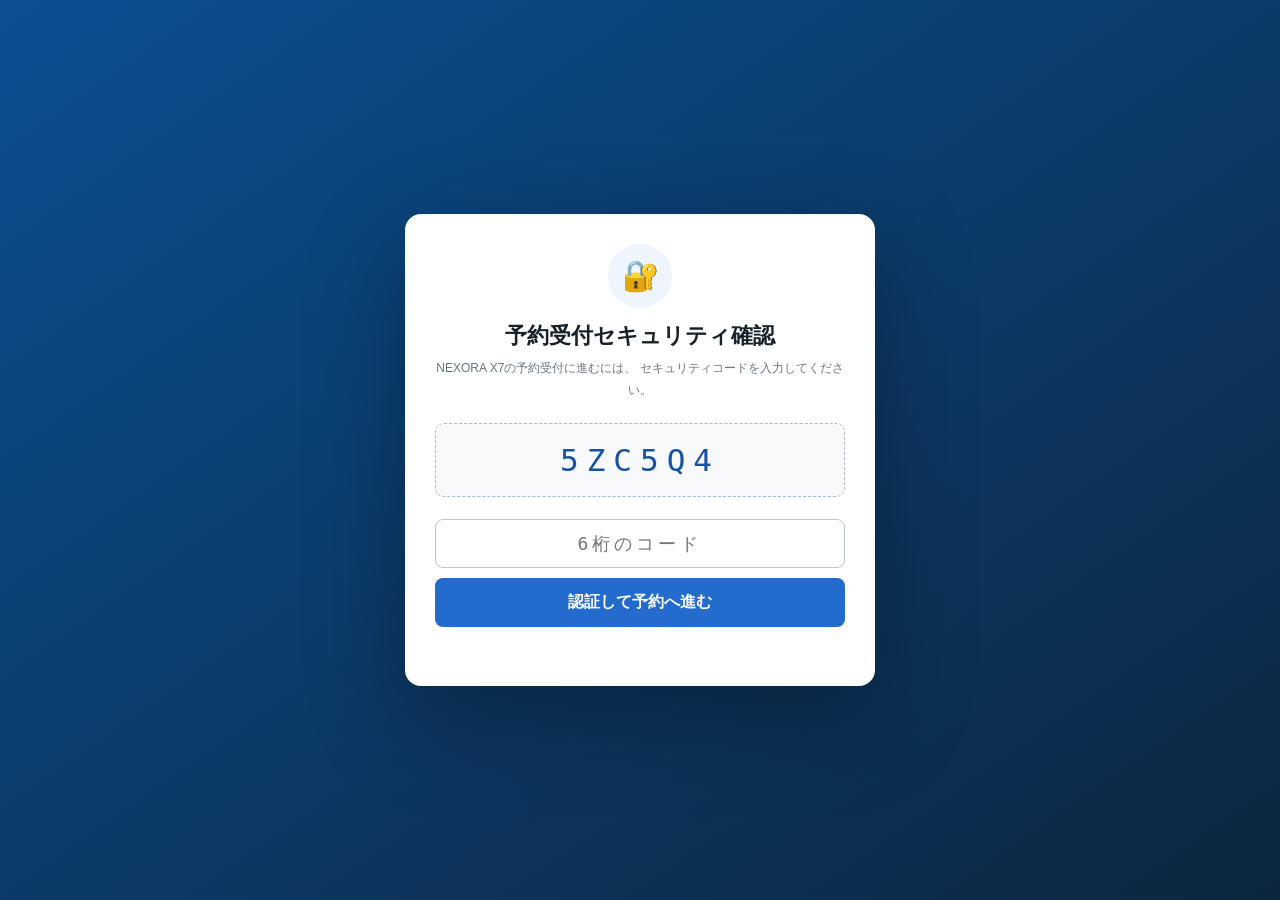
==== commit e81526bb: "Update index.html" ====
--- a/index.html
+++ b/index.html
@@ -1,530 +1,3812 @@
-<!doctype html>
+<!DOCTYPE html>
 <html lang="ja">
 <head>
-<meta charset="utf-8">
-<meta name="viewport" content="width=device-width,initial-scale=1">
-<meta name="description" content="架空の最新ゲーム機 NEXORA X7 の商品紹介と予約ゲーム">
-<title>NOVA STORE | NEXORA X7</title>
+<meta charset="UTF-8">
+<meta name="viewport" content="width=device-width, initial-scale=1.0">
+<title>NEXORA X7 予約受付</title>
+
 <style>
 :root{
-  --bg:#f4f6f8;--surface:#fff;--ink:#17212b;--muted:#687884;--line:#dbe2e7;
-  --blue:#2369d1;--blue2:#4b89ff;--blue-soft:#edf4ff;--dark:#09111a;--dark2:#111c27;
-  --green:#16885b;--green-soft:#eef9f4;--red:#d64050;--red-soft:#fff0f2;--gold:#a66a00;--gold-soft:#fff7e5;
-  --shadow:0 12px 38px rgba(24,48,72,.09);--radius:14px;
-}
-*{box-sizing:border-box}html{scroll-behavior:smooth}body{margin:0;color:var(--ink);background:var(--bg);font-family:-apple-system,BlinkMacSystemFont,"Segoe UI","Yu Gothic","Hiragino Kaku Gothic ProN",sans-serif}button,input,select{font:inherit}button{cursor:pointer}a{text-decoration:none;color:inherit}
-.container{width:min(1160px,92%);margin:auto}.top{position:sticky;top:0;z-index:50;background:rgba(255,255,255,.92);backdrop-filter:blur(14px);border-bottom:1px solid var(--line)}.top-in{min-height:68px;display:flex;align-items:center;justify-content:space-between;gap:20px}.brand{display:flex;align-items:center;gap:11px;font-weight:900;letter-spacing:1.6px}.brand-mark{width:40px;height:40px;border-radius:10px;background:linear-gradient(135deg,var(--blue),var(--blue2));color:#fff;display:grid;place-items:center}.nav{display:flex;gap:18px;align-items:center;font-size:12px;color:#4d5c67}.nav a:hover{color:var(--blue)}.nav .reserve-link{padding:9px 12px;border-radius:8px;background:var(--blue);color:#fff;font-weight:800}.hamb{display:none}
-@media(max-width:800px){.nav{display:none}.hamb{display:block;border:1px solid var(--line);background:#fff;border-radius:8px;padding:7px 10px}}
-.hero{background:linear-gradient(135deg,#09131d,#102a43 48%,#14294e);color:#fff;min-height:540px;display:grid;place-items:center}.hero-in{display:grid;grid-template-columns:1.02fr .98fr;gap:35px;align-items:center;padding:65px 0}.eyebrow{font-size:10px;letter-spacing:2.5px;opacity:.68;margin-bottom:12px}.hero h1{font-size:clamp(52px,8vw,90px);line-height:.86;margin:0 0 22px;letter-spacing:-4px}.hero p{max-width:560px;color:#cbd7e2;line-height:1.9;font-size:14px}.hero-actions{display:flex;gap:10px;flex-wrap:wrap;margin-top:24px}.btn{border:1px solid var(--line);background:#fff;color:var(--ink);padding:12px 18px;border-radius:9px;font-weight:800;font-size:12px}.btn.primary{background:var(--blue);border-color:var(--blue);color:#fff}.btn.dark{background:#132234;border-color:#31475d;color:#fff}.btn.success{background:var(--green);border-color:var(--green);color:#fff}.btn:hover{filter:brightness(1.04)}
-.device-wrap{display:grid;place-items:center}.device{width:min(420px,80vw);aspect-ratio:1.38/.95;position:relative;background:linear-gradient(145deg,#263744,#0c151c);border-radius:30px;box-shadow:0 35px 80px rgba(0,0,0,.42),inset 0 0 0 1px rgba(255,255,255,.08);transform:perspective(800px) rotateY(-10deg) rotateX(4deg)}.device-screen{position:absolute;left:7%;right:7%;top:7%;bottom:22%;border-radius:20px;background:radial-gradient(circle at 40% 30%,rgba(75,137,255,.22),transparent 35%),linear-gradient(135deg,#0a1522,#061019);border:1px solid rgba(255,255,255,.08)}.device-screen:before{content:"NEXORA X7";position:absolute;inset:0;display:grid;place-items:center;color:rgba(255,255,255,.75);font-size:clamp(20px,4vw,34px);font-weight:900;letter-spacing:2px}.device-slot{position:absolute;left:14%;right:14%;height:8px;bottom:12%;border-radius:999px;background:#050a0f;box-shadow:inset 0 0 0 1px rgba(255,255,255,.04)}.device-led{position:absolute;right:9%;bottom:12%;width:9px;height:9px;border-radius:50%;background:#44e2ff;box-shadow:0 0 16px #44e2ff}
-.section{padding:72px 0}.section.white{background:#fff}.section.dark{background:var(--dark);color:#fff}.section-head{display:flex;justify-content:space-between;gap:20px;align-items:end;margin-bottom:28px}.section-head h2{margin:0;font-size:30px}.section-head p{margin:7px 0 0;color:var(--muted);font-size:12px}.dark .section-head p{color:#96a7b6}.cards{display:grid;grid-template-columns:repeat(3,1fr);gap:14px}.feature{padding:24px;border:1px solid var(--line);border-radius:var(--radius);background:#fff}.dark .feature{background:#0e1924;border-color:#223645}.feature-icon{font-size:26px;margin-bottom:13px}.feature h3{margin:0 0 7px;font-size:16px}.feature p{margin:0;color:var(--muted);font-size:12px;line-height:1.8}.dark .feature p{color:#9cabb7}.spec-grid{display:grid;grid-template-columns:repeat(4,1fr);gap:10px}.spec{border:1px solid #263849;background:#0e1924;border-radius:10px;padding:16px}.spec b{display:block;color:#8da1b3;font-size:10px}.spec span{display:block;margin-top:5px;font-size:15px;font-weight:800}.product-banner{padding:28px;border:1px solid #cad7e0;border-radius:var(--radius);background:linear-gradient(135deg,#fff,#f2f7fb);display:flex;justify-content:space-between;gap:25px;align-items:center}.product-banner h3{margin:0 0 7px;font-size:22px}.product-banner p{margin:0;color:var(--muted);font-size:12px;line-height:1.7}.price{font-size:30px;font-weight:900;white-space:nowrap}.mini-grid{display:grid;grid-template-columns:repeat(4,1fr);gap:12px}.mini{padding:18px;border:1px solid var(--line);background:#fff;border-radius:10px}.mini b{display:block;font-size:13px}.mini small{display:block;color:var(--muted);margin-top:6px;line-height:1.6}.faq{border-top:1px solid var(--line)}.faq details{padding:17px 0;border-bottom:1px solid var(--line)}.faq summary{cursor:pointer;font-size:13px;font-weight:800}.faq p{margin:10px 0 0;color:var(--muted);font-size:11px;line-height:1.8}
-.reserve-section{background:#f1f4f7;padding:72px 0 95px}.reserve-layout{display:grid;grid-template-columns:minmax(0,1fr) 290px;gap:20px}.reserve-card,.side-card{background:#fff;border:1px solid var(--line);border-radius:12px;box-shadow:var(--shadow)}.reserve-top{padding:23px 25px;border-bottom:1px solid var(--line);display:flex;justify-content:space-between;gap:20px;align-items:start}.reserve-top h2{margin:0;font-size:25px}.reserve-top p{margin:7px 0 0;color:var(--muted);font-size:11px;line-height:1.7}.reserve-price{text-align:right;font-size:12px;color:var(--muted)}.reserve-price strong{display:block;font-size:25px;color:var(--ink)}.steps{display:grid;grid-template-columns:repeat(6,1fr);border-bottom:1px solid var(--line);overflow-x:auto}.step{min-width:105px;padding:13px 5px;text-align:center;color:#84919a;font-size:10px;position:relative}.step.active{color:var(--blue);font-weight:800}.step.done{color:var(--green)}.step.active:after{content:"";position:absolute;left:0;right:0;bottom:0;height:3px;background:var(--blue)}.step-body{padding:25px}.step-panel{display:none}.step-panel.active{display:block}.step-title{margin:0;font-size:19px}.step-desc{color:var(--muted);font-size:11px;line-height:1.8;margin:6px 0 18px}.grid2{display:grid;grid-template-columns:repeat(2,minmax(0,1fr));gap:14px}.field label{display:block;margin-bottom:6px;font-size:11px;font-weight:800}.field input,.field select,.field textarea{width:100%;padding:11px 12px;border:1px solid #c9d2d8;border-radius:7px;background:#fff;outline:none;color:var(--ink)}.field textarea{min-height:95px;resize:vertical}.field input:focus,.field select:focus,.field textarea:focus{border-color:var(--blue);box-shadow:0 0 0 3px rgba(35,105,209,.08)}.notice{padding:12px 14px;border-radius:8px;font-size:10px;line-height:1.7;margin-bottom:15px}.notice.info{background:var(--blue-soft);border:1px solid #cee1ff;color:#345b88}.notice.warn{background:var(--gold-soft);border:1px solid #ecd99f;color:#79560f}.options{display:grid;grid-template-columns:repeat(2,minmax(0,1fr));gap:10px}.option{display:block;position:relative;padding:14px;border:1px solid #d2dae0;border-radius:8px;background:#fff;cursor:pointer}.option:hover{border-color:#a8bac6}.option.selected{background:var(--blue-soft);border-color:var(--blue)}.option input{position:absolute;opacity:0;pointer-events:none}.option strong{display:block;font-size:12px}.option small{display:block;color:var(--muted);font-size:9px;line-height:1.55;margin-top:4px}.times{display:grid;grid-template-columns:repeat(4,1fr);gap:8px}.time{border:1px solid #cbd5dc;border-radius:8px;background:#fff;padding:11px 4px;text-align:center}.time strong{display:block;font-size:14px}.time small{display:block;color:var(--green);font-size:9px;margin-top:2px}.time.selected{background:var(--blue);color:#fff;border-color:var(--blue)}.time.selected small{color:#e6f2ff}.time.full{background:#f0f2f4;color:#8d999f;text-decoration:line-through;cursor:not-allowed}.time.full small{color:#909da4}.shipping{display:grid;grid-template-columns:repeat(3,1fr);gap:9px}.shipping-card{padding:14px;border:1px solid #d2dae0;border-radius:8px;cursor:pointer}.shipping-card.selected{background:var(--blue-soft);border-color:var(--blue)}.shipping-card strong{display:block;font-size:12px}.shipping-card small{display:block;color:var(--muted);font-size:9px;margin-top:4px}.agreement{border:1px solid var(--line);border-radius:8px;overflow:hidden}.agreement-text{height:180px;overflow:auto;padding:15px;background:#f8fafb;color:#566771;font-size:10px;line-height:1.9}.check{display:flex;align-items:flex-start;gap:8px;padding:10px 13px;border-top:1px solid var(--line);font-size:10px;line-height:1.6}.check input{margin-top:3px;accent-color:var(--blue)}.summary{border:1px solid var(--line);border-radius:8px;overflow:hidden}.summary-row{display:grid;grid-template-columns:140px 1fr;border-bottom:1px solid var(--line)}.summary-row:last-child{border-bottom:0}.summary-label{padding:9px 11px;background:#f7f9fa;color:var(--muted);font-size:9px}.summary-value{padding:9px 11px;font-size:10px;font-weight:800}.actions{display:flex;justify-content:space-between;gap:10px;margin-top:22px}.side-card{padding:18px}.side-title{font-size:11px;font-weight:800;margin-bottom:14px}.status{padding:10px 0;border-bottom:1px solid #edf0f2}.status:last-child{border-bottom:0}.status small{display:block;color:var(--muted);font-size:9px}.status strong{display:block;margin-top:4px;font-size:16px}.inventory{color:var(--red)}.bar{height:8px;background:#edf0f3;border-radius:99px;overflow:hidden;margin-top:8px}.bar>span{display:block;height:100%;width:92%;background:linear-gradient(90deg,#efbc4a,#d94757)}.log{max-height:290px;overflow:auto}.log-item{padding:7px 0;border-bottom:1px solid #edf0f2;font:9px/1.5 monospace;color:#74818a}.log-item.good{color:var(--green)}.log-item.alert{color:var(--red)}
-.rush{position:fixed;top:82px;left:50%;transform:translate(-50%,-25px);opacity:0;pointer-events:none;z-index:800;width:min(650px,92vw);display:flex;gap:12px;align-items:flex-start;padding:15px 17px;border:1px solid #e7aab3;border-left:5px solid var(--red);border-radius:9px;background:#fff4f5;box-shadow:0 18px 50px rgba(80,20,30,.16);transition:.25s}.rush.show{opacity:1;transform:translate(-50%,0)}.rush strong{font-size:12px;color:#9d293a}.rush p{margin:4px 0 0;color:#77434a;font-size:10px;line-height:1.7}
-.security{position:fixed;inset:0;z-index:1500;display:flex;align-items:center;justify-content:center;padding:20px;background:linear-gradient(135deg,#0a4f8f,#0d2a41)}.security.hidden{display:none}.security-card{width:min(470px,95vw);padding:30px;background:#fff;border-radius:15px;text-align:center;box-shadow:0 30px 100px rgba(0,0,0,.3)}.security-mark{width:62px;height:62px;margin:auto;border-radius:50%;display:grid;place-items:center;background:#edf4ff;font-size:28px}.security-card h2{margin:13px 0 7px}.security-card p{margin:0;color:var(--muted);font-size:11px;line-height:1.8}.security-code{margin:20px 0;padding:17px;border:1px dashed #a8b9c5;border-radius:8px;background:#f7f9fa;font:32px monospace;letter-spacing:8px;color:var(--blue);user-select:none}.security-input{width:100%;padding:12px;border:1px solid #bfccd4;border-radius:7px;text-align:center;font:18px monospace;letter-spacing:3px;outline:none}.security-btn{width:100%;margin-top:9px;padding:13px;border:0;border-radius:7px;background:var(--blue);color:#fff;font-weight:800}.security-error{min-height:20px;margin-top:8px;color:var(--red);font-size:10px}
-.result-modal{position:fixed;inset:0;z-index:1400;display:none;justify-content:center;align-items:center;padding:20px;background:rgba(10,18,25,.72)}.result-modal.show{display:flex}.result{width:min(620px,95vw);max-height:90vh;overflow:auto;background:#fff;border-radius:14px;padding:28px;box-shadow:0 30px 100px rgba(0,0,0,.3)}.result-head{text-align:center}.result-icon{width:62px;height:62px;margin:auto;border-radius:50%;display:grid;place-items:center;font-size:30px}.result-icon.ok{background:var(--green-soft);color:var(--green)}.result-icon.fail{background:var(--red-soft);color:var(--red)}.result-head h2{margin:13px 0 6px}.result-head p{margin:0;color:var(--muted);font-size:11px;line-height:1.7}.score-box{margin:20px 0;padding:19px;border-radius:9px;background:#f5f8fa;text-align:center}.score-label{color:var(--muted);font-size:9px;letter-spacing:2px}.final-score{font-size:47px;font-weight:900;color:var(--blue)}.result-table{border:1px solid var(--line);border-radius:8px;overflow:hidden}.result-line{display:flex;justify-content:space-between;gap:15px;padding:10px 12px;border-bottom:1px solid var(--line);font-size:10px}.result-line:last-child{border-bottom:0}.result-line span:first-child{color:var(--muted)}.result-line span:last-child{text-align:right;font-weight:800}.result-actions{display:flex;gap:10px;margin-top:20px}.result-actions .btn{flex:1}
-.toast{position:fixed;right:18px;bottom:18px;z-index:900;max-width:350px;background:#13212d;color:#fff;border:1px solid #3a5061;border-radius:10px;padding:12px 14px;font-size:10px;box-shadow:0 15px 50px rgba(0,0,0,.2);opacity:0;transform:translateY(10px);pointer-events:none;transition:.25s}.toast.show{opacity:1;transform:translateY(0)}
-.shake{animation:shake .35s}@keyframes shake{0%{transform:translateX(0)}25%{transform:translateX(-7px)}50%{transform:translateX(7px)}75%{transform:translateX(-4px)}100%{transform:translateX(0)}}
-footer{background:#08111a;color:#8ea0af;text-align:center;padding:30px 20px;font-size:9px}
-@media(max-width:900px){.hero-in{grid-template-columns:1fr}.device-wrap{order:-1}.cards{grid-template-columns:1fr}.spec-grid{grid-template-columns:repeat(2,1fr)}.mini-grid{grid-template-columns:repeat(2,1fr)}.reserve-layout{grid-template-columns:1fr}}
-@media(max-width:650px){.product-banner{flex-direction:column;align-items:flex-start}.price{font-size:25px}.grid2,.options{grid-template-columns:1fr}.times{grid-template-columns:repeat(2,1fr)}.shipping{grid-template-columns:1fr}.spec-grid{grid-template-columns:1fr}.mini-grid{grid-template-columns:1fr}.reserve-top{flex-direction:column}.reserve-price{text-align:left}.steps{grid-template-columns:repeat(6,1fr)}}
+    --bg:#f3f5f7;
+    --white:#fff;
+    --text:#18212a;
+    --muted:#687681;
+    --line:#d9e0e5;
+    --primary:#246bce;
+    --primary-dark:#1852a4;
+    --light:#eef5ff;
+    --green:#168657;
+    --red:#d93f52;
+    --yellow:#a66a00;
+    --shadow:0 8px 30px rgba(20,40,60,.08);
+}
+
+*{
+    box-sizing:border-box;
+}
+
+html,body{
+    margin:0;
+    padding:0;
+}
+
+body{
+    background:var(--bg);
+    color:var(--text);
+
+    font-family:
+        -apple-system,
+        BlinkMacSystemFont,
+        "Segoe UI",
+        "Yu Gothic",
+        "Hiragino Kaku Gothic ProN",
+        sans-serif;
+}
+
+button,
+input,
+select{
+    font:inherit;
+}
+
+button{
+    cursor:pointer;
+}
+
+/* =========================================
+   TOP
+========================================= */
+
+.topbar{
+    background:#fff;
+    border-bottom:1px solid var(--line);
+    position:sticky;
+    top:0;
+    z-index:100;
+}
+
+.topbar-inner{
+    width:min(1150px,94%);
+    min-height:68px;
+    margin:auto;
+
+    display:flex;
+    justify-content:space-between;
+    align-items:center;
+    gap:20px;
+}
+
+.brand{
+    display:flex;
+    align-items:center;
+    gap:12px;
+}
+
+.logo{
+    width:42px;
+    height:42px;
+    border-radius:10px;
+
+    display:grid;
+    place-items:center;
+
+    color:#fff;
+    background:
+        linear-gradient(
+            135deg,
+            #246bce,
+            #4c8ff5
+        );
+
+    font-size:20px;
+    font-weight:900;
+}
+
+.brand-title{
+    margin:0;
+    font-size:18px;
+}
+
+.brand-sub{
+    display:block;
+    color:var(--muted);
+    font-size:10px;
+    margin-top:2px;
+}
+
+.hud{
+    display:flex;
+    align-items:center;
+    gap:18px;
+}
+
+.timer-label{
+    color:var(--muted);
+    font-size:10px;
+}
+
+#timer{
+    display:inline-block;
+    min-width:67px;
+
+    padding:7px 10px;
+
+    text-align:center;
+
+    border-radius:7px;
+
+    background:#edf2f5;
+
+    font-family:monospace;
+    font-size:19px;
+    font-weight:800;
+}
+
+#timer.danger{
+    color:var(--red);
+    background:#fff0f2;
+    animation:blink .55s infinite alternate;
+}
+
+.score-hud{
+    font-size:12px;
+    color:var(--muted);
+}
+
+.score-hud strong{
+    color:var(--text);
+}
+
+@keyframes blink{
+    from{opacity:1}
+    to{opacity:.45}
+}
+
+/* =========================================
+   SECURITY
+========================================= */
+
+.security{
+    position:fixed;
+    inset:0;
+
+    z-index:1000;
+
+    display:flex;
+    justify-content:center;
+    align-items:center;
+
+    padding:20px;
+
+    background:
+        linear-gradient(
+            145deg,
+            #0b4f92,
+            #0c263f
+        );
+}
+
+.security.hidden{
+    display:none;
+}
+
+.security-card{
+    width:min(470px,95vw);
+
+    background:#fff;
+
+    border-radius:16px;
+
+    padding:30px;
+
+    text-align:center;
+
+    box-shadow:
+        0 30px 100px rgba(0,0,0,.30);
+}
+
+.security-mark{
+    width:64px;
+    height:64px;
+
+    margin:auto;
+
+    border-radius:50%;
+
+    display:grid;
+    place-items:center;
+
+    background:#eef5ff;
+
+    font-size:30px;
+}
+
+.security-card h2{
+    margin:13px 0 7px;
+    font-size:22px;
+}
+
+.security-card p{
+    color:var(--muted);
+    font-size:12px;
+    line-height:1.8;
+    margin:0;
+}
+
+.security-code{
+    margin:22px 0;
+
+    padding:18px;
+
+    border:1px dashed #aabac8;
+    border-radius:9px;
+
+    background:#f7f9fa;
+
+    color:var(--primary-dark);
+
+    font-family:monospace;
+
+    font-size:31px;
+    letter-spacing:8px;
+    user-select:none;
+}
+
+.security-input{
+    width:100%;
+
+    padding:13px;
+
+    text-align:center;
+
+    border:1px solid #bbc8d0;
+    border-radius:8px;
+
+    font-family:monospace;
+    font-size:18px;
+    letter-spacing:4px;
+
+    outline:none;
+}
+
+.security-input:focus{
+    border-color:var(--primary);
+    box-shadow:0 0 0 3px rgba(36,107,206,.1);
+}
+
+.security-btn{
+    width:100%;
+
+    margin-top:10px;
+
+    padding:14px;
+
+    border:0;
+    border-radius:8px;
+
+    background:var(--primary);
+
+    color:white;
+    font-weight:700;
+}
+
+.security-error{
+    min-height:20px;
+
+    margin-top:9px;
+
+    color:var(--red);
+
+    font-size:11px;
+}
+
+/* =========================================
+   PAGE
+========================================= */
+
+.page{
+    width:min(1150px,94%);
+    margin:25px auto 60px;
+}
+
+.breadcrumb{
+    color:var(--muted);
+    font-size:11px;
+    margin-bottom:15px;
+}
+
+.grid{
+    display:grid;
+    grid-template-columns:minmax(0,1fr) 295px;
+    gap:20px;
+}
+
+@media(max-width:900px){
+    .grid{
+        grid-template-columns:1fr;
+    }
+}
+
+/* =========================================
+   CARD
+========================================= */
+
+.card{
+    background:var(--white);
+
+    border:1px solid var(--line);
+    border-radius:11px;
+
+    box-shadow:var(--shadow);
+}
+
+.product{
+    padding:22px 24px;
+    border-bottom:1px solid var(--line);
+}
+
+.product-flex{
+    display:flex;
+    justify-content:space-between;
+    align-items:center;
+    gap:25px;
+}
+
+@media(max-width:650px){
+    .product-flex{
+        flex-direction:column;
+        align-items:flex-start;
+    }
+}
+
+.product-name{
+    font-size:27px;
+    font-weight:800;
+    margin:0;
+}
+
+.product-tag{
+    display:inline-block;
+
+    margin-top:8px;
+
+    padding:5px 8px;
+
+    background:#eef5ff;
+    color:#205cae;
+
+    border-radius:5px;
+
+    font-size:10px;
+    font-weight:700;
+}
+
+.price{
+    text-align:right;
+}
+
+.price small{
+    display:block;
+    color:var(--muted);
+    font-size:10px;
+}
+
+.price strong{
+    font-size:26px;
+}
+
+/* =========================================
+   STEPS
+========================================= */
+
+.steps{
+    display:grid;
+    grid-template-columns:repeat(6,1fr);
+
+    border-bottom:1px solid var(--line);
+
+    overflow-x:auto;
+}
+
+.step{
+    min-width:100px;
+
+    padding:13px 8px;
+
+    text-align:center;
+
+    color:#89959d;
+
+    font-size:10px;
+
+    position:relative;
+}
+
+.step.active{
+    color:var(--primary);
+    font-weight:700;
+}
+
+.step.done{
+    color:var(--green);
+}
+
+.step.active::after{
+    content:"";
+
+    position:absolute;
+
+    left:0;
+    right:0;
+    bottom:0;
+
+    height:3px;
+
+    background:var(--primary);
+}
+
+/* =========================================
+   CONTENT
+========================================= */
+
+.content{
+    padding:24px;
+}
+
+.panel{
+    display:none;
+}
+
+.panel.active{
+    display:block;
+}
+
+.title{
+    margin:0;
+    font-size:20px;
+}
+
+.desc{
+    color:var(--muted);
+    font-size:12px;
+    line-height:1.8;
+    margin:6px 0 20px;
+}
+
+.notice{
+    padding:13px 15px;
+
+    border-radius:8px;
+
+    font-size:11px;
+    line-height:1.7;
+
+    margin-bottom:16px;
+}
+
+.notice.info{
+    color:#245675;
+    background:#eef7fb;
+    border:1px solid #cfe5ef;
+}
+
+.notice.warn{
+    color:#7a5609;
+    background:#fff8e9;
+    border:1px solid #ebdbad;
+}
+
+/* =========================================
+   FORM
+========================================= */
+
+.form-grid{
+    display:grid;
+    grid-template-columns:repeat(2,minmax(0,1fr));
+    gap:15px;
+}
+
+@media(max-width:650px){
+    .form-grid{
+        grid-template-columns:1fr;
+    }
+}
+
+.field label{
+    display:block;
+
+    margin-bottom:6px;
+
+    font-size:11px;
+    font-weight:700;
+}
+
+.req{
+    color:var(--red);
+    margin-left:3px;
+}
+
+.field input,
+.field select{
+    width:100%;
+
+    padding:11px 12px;
+
+    border:1px solid #c8d2d8;
+    border-radius:7px;
+
+    background:#fff;
+    color:var(--text);
+
+    outline:none;
+}
+
+.field input:focus,
+.field select:focus{
+    border-color:var(--primary);
+    box-shadow:0 0 0 3px rgba(36,107,206,.08);
+}
+
+/* =========================================
+   PRODUCT OPTIONS
+========================================= */
+
+.options{
+    display:grid;
+    grid-template-columns:repeat(2,minmax(0,1fr));
+    gap:11px;
+}
+
+@media(max-width:650px){
+    .options{
+        grid-template-columns:1fr;
+    }
+}
+
+.option{
+    position:relative;
+
+    padding:14px;
+
+    border:1px solid #d1d9de;
+    border-radius:8px;
+
+    background:#fff;
+
+    transition:.12s;
+}
+
+.option:hover{
+    border-color:#9db0bc;
+}
+
+.option.selected{
+    border-color:var(--primary);
+    background:#eef5ff;
+}
+
+.option input{
+    position:absolute;
+    opacity:0;
+}
+
+.option strong{
+    display:block;
+    font-size:13px;
+    margin-bottom:4px;
+}
+
+.option small{
+    display:block;
+    color:var(--muted);
+    font-size:10px;
+    line-height:1.5;
+}
+
+/* =========================================
+   SHIPPING
+========================================= */
+
+.shipping{
+    display:grid;
+    grid-template-columns:repeat(3,1fr);
+    gap:10px;
+}
+
+@media(max-width:650px){
+    .shipping{
+        grid-template-columns:1fr;
+    }
+}
+
+.shipping-card{
+    padding:15px;
+
+    border:1px solid #d0d9df;
+
+    border-radius:8px;
+
+    background:#fff;
+
+    cursor:pointer;
+}
+
+.shipping-card.selected{
+    border-color:var(--primary);
+    background:#eef5ff;
+}
+
+.shipping-card strong{
+    display:block;
+    margin-bottom:4px;
+}
+
+.shipping-card small{
+    color:var(--muted);
+    font-size:10px;
+}
+
+/* =========================================
+   AGREEMENT
+========================================= */
+
+.agreement{
+    border:1px solid var(--line);
+    border-radius:8px;
+    overflow:hidden;
+}
+
+.agreement-text{
+    height:180px;
+    overflow:auto;
+
+    padding:15px;
+
+    background:#f8fafb;
+
+    color:#586772;
+
+    font-size:10px;
+    line-height:1.9;
+}
+
+.check{
+    display:flex;
+    gap:8px;
+
+    padding:11px 13px;
+
+    border-top:1px solid var(--line);
+
+    font-size:11px;
+
+    line-height:1.6;
+}
+
+.check input{
+    margin-top:3px;
+    accent-color:var(--primary);
+}
+
+/* =========================================
+   SUMMARY
+========================================= */
+
+.summary{
+    border:1px solid var(--line);
+    border-radius:8px;
+    overflow:hidden;
+}
+
+.summary-row{
+    display:grid;
+    grid-template-columns:150px 1fr;
+
+    border-bottom:1px solid var(--line);
+}
+
+.summary-row:last-child{
+    border-bottom:0;
+}
+
+.summary-label{
+    background:#f7f9fa;
+    padding:10px 12px;
+
+    color:var(--muted);
+    font-size:10px;
+}
+
+.summary-value{
+    padding:10px 12px;
+
+    font-size:11px;
+    font-weight:700;
+}
+
+/* =========================================
+   BUTTONS
+========================================= */
+
+.actions{
+    display:flex;
+    justify-content:space-between;
+    gap:10px;
+
+    margin-top:22px;
+}
+
+.btn{
+    border:1px solid #c7d1d7;
+
+    border-radius:7px;
+
+    padding:11px 20px;
+
+    background:#fff;
+
+    color:#3d4b54;
+
+    font-size:12px;
+
+    font-weight:700;
+}
+
+.btn.primary{
+    background:var(--primary);
+    border-color:var(--primary);
+    color:#fff;
+}
+
+.btn.primary:hover{
+    background:var(--primary-dark);
+}
+
+.btn.success{
+    background:var(--green);
+    border-color:var(--green);
+    color:#fff;
+}
+
+.btn:disabled{
+    opacity:.45;
+    cursor:not-allowed;
+}
+
+/* =========================================
+   SIDE
+========================================= */
+
+.side-card{
+    padding:18px;
+}
+
+.side-title{
+    font-size:12px;
+    font-weight:700;
+    margin-bottom:14px;
+}
+
+.status-row{
+    padding:11px 0;
+
+    border-bottom:1px solid #edf0f2;
+}
+
+.status-row:last-child{
+    border-bottom:0;
+}
+
+.status-label{
+    color:var(--muted);
+    font-size:9px;
+}
+
+.status-value{
+    margin-top:3px;
+
+    font-size:15px;
+    font-weight:800;
+}
+
+.inventory{
+    color:var(--red);
+}
+
+.inventory-bar{
+    height:8px;
+
+    background:#edf0f2;
+
+    border-radius:99px;
+
+    overflow:hidden;
+
+    margin-top:7px;
+}
+
+.inventory-inner{
+    height:100%;
+
+    width:93%;
+
+    background:
+        linear-gradient(
+            90deg,
+            #f0bb4b,
+            #d94755
+        );
+}
+
+/* =========================================
+   ACTIVITY
+========================================= */
+
+.activity{
+    max-height:300px;
+    overflow:auto;
+}
+
+.activity-item{
+    padding:7px 0;
+
+    border-bottom:1px solid #edf0f2;
+
+    color:#73808a;
+
+    font-family:monospace;
+
+    font-size:9px;
+
+    line-height:1.5;
+}
+
+.activity-item.good{
+    color:var(--green);
+}
+
+.activity-item.alert{
+    color:var(--red);
+}
+
+/* =========================================
+   RUSH ALERT
+========================================= */
+
+.rush{
+    position:fixed;
+
+    top:82px;
+    left:50%;
+
+    width:min(650px,93vw);
+
+    transform:
+        translate(-50%,-25px);
+
+    opacity:0;
+    pointer-events:none;
+
+    z-index:700;
+
+    padding:15px 18px;
+
+    display:flex;
+    gap:12px;
+    align-items:flex-start;
+
+    background:#fff4f5;
+
+    border:
+        1px solid #e8a5b0;
+
+    border-left:
+        5px solid var(--red);
+
+    border-radius:9px;
+
+    box-shadow:
+        0 15px 45px rgba(80,20,30,.17);
+
+    transition:.25s;
+}
+
+.rush.show{
+    opacity:1;
+
+    transform:
+        translate(-50%,0);
+}
+
+.rush-icon{
+    font-size:25px;
+}
+
+.rush strong{
+    color:#9b2939;
+    font-size:13px;
+}
+
+.rush p{
+    margin:4px 0 0;
+
+    color:#77414a;
+
+    font-size:10px;
+    line-height:1.6;
+}
+
+/* =========================================
+   RESULT
+========================================= */
+
+.modal{
+    position:fixed;
+    inset:0;
+
+    z-index:1300;
+
+    display:none;
+
+    justify-content:center;
+    align-items:center;
+
+    padding:20px;
+
+    background:rgba(10,18,25,.72);
+}
+
+.modal.show{
+    display:flex;
+}
+
+.result{
+    width:min(620px,95vw);
+    max-height:90vh;
+    overflow:auto;
+
+    background:#fff;
+
+    border-radius:14px;
+
+    padding:28px;
+
+    box-shadow:
+        0 30px 100px rgba(0,0,0,.3);
+}
+
+.result-head{
+    text-align:center;
+}
+
+.result-icon{
+    width:62px;
+    height:62px;
+
+    margin:auto;
+
+    display:grid;
+    place-items:center;
+
+    border-radius:50%;
+
+    font-size:30px;
+}
+
+.result-icon.success{
+    background:#edf9f3;
+    color:var(--green);
+}
+
+.result-icon.fail{
+    background:#fff0f2;
+    color:var(--red);
+}
+
+.result-head h2{
+    margin:13px 0 7px;
+}
+
+.result-head p{
+    margin:0;
+
+    color:var(--muted);
+
+    font-size:11px;
+
+    line-height:1.7;
+}
+
+.final-score-box{
+    margin:20px 0;
+
+    padding:19px;
+
+    border-radius:9px;
+
+    text-align:center;
+
+    background:#f5f8fa;
+}
+
+.final-score-label{
+    color:var(--muted);
+
+    font-size:9px;
+
+    letter-spacing:2px;
+}
+
+.final-score{
+    color:var(--primary);
+
+    font-size:46px;
+
+    font-weight:900;
+}
+
+.result-table{
+    border:1px solid var(--line);
+    border-radius:8px;
+
+    overflow:hidden;
+}
+
+.result-line{
+    display:flex;
+    justify-content:space-between;
+    gap:15px;
+
+    padding:10px 12px;
+
+    border-bottom:1px solid var(--line);
+
+    font-size:10px;
+}
+
+.result-line:last-child{
+    border-bottom:0;
+}
+
+.result-line span:first-child{
+    color:var(--muted);
+}
+
+.result-line span:last-child{
+    font-weight:700;
+    text-align:right;
+}
+
+.result-buttons{
+    display:flex;
+    gap:10px;
+
+    margin-top:20px;
+}
+
+.result-buttons .btn{
+    flex:1;
+}
+
+/* =========================================
+   SHAKE
+========================================= */
+
+.shake{
+    animation:shake .35s;
+}
+
+@keyframes shake{
+    0%{transform:translateX(0)}
+    25%{transform:translateX(-8px)}
+    50%{transform:translateX(8px)}
+    75%{transform:translateX(-4px)}
+    100%{transform:translateX(0)}
+}
+
+footer{
+    text-align:center;
+
+    color:#83909a;
+
+    font-size:9px;
+
+    padding:0 20px 35px;
+}
 </style>
 </head>
+
+
 <body>
 
-<!-- Security gate -->
+
+<!-- =====================================================
+     SECURITY
+====================================================== -->
+
 <div class="security" id="security">
-  <div class="security-card">
-    <div class="security-mark">🔐</div>
-    <h2>予約受付セキュリティ確認</h2>
-    <p>NOVA STOREの先着予約受付へ進むには、表示されたセキュリティコードを入力してください。</p>
-    <div class="security-code" id="securityCode">------</div>
-    <input id="securityInput" class="security-input" maxlength="6" autocomplete="off" placeholder="6桁のコード">
-    <button class="security-btn" id="securityBtn">認証して予約へ進む</button>
-    <div class="security-error" id="securityError"></div>
-    <p style="margin-top:12px;font-size:9px">※架空商品の予約ゲームです。実際の注文・決済・配送は行われません。</p>
-  </div>
+
+    <div class="security-card">
+
+        <div class="security-mark">
+            🔐
+        </div>
+
+        <h2>
+            予約受付セキュリティ確認
+        </h2>
+
+        <p>
+            NEXORA X7の予約受付に進むには、
+            セキュリティコードを入力してください。
+        </p>
+
+        <div
+            class="security-code"
+            id="securityCode"
+        >
+            ------
+        </div>
+
+        <input
+            id="securityInput"
+            class="security-input"
+            maxlength="6"
+            autocomplete="off"
+            placeholder="6桁のコード"
+        >
+
+        <button
+            class="security-btn"
+            id="securityBtn"
+        >
+            認証して予約へ進む
+        </button>
+
+        <div
+            class="security-error"
+            id="securityError"
+        ></div>
+
+    </div>
+
 </div>
 
-<!-- Rush alert -->
-<div class="rush" id="rush">
-  <div style="font-size:24px">🚨</div>
-  <div>
-    <strong>現在、NEXORA X7の予約が殺到しています</strong>
-    <p id="rushText">他の利用者による予約操作が急増しています。</p>
-  </div>
+
+<!-- =====================================================
+     RUSH
+====================================================== -->
+
+<div
+    class="rush"
+    id="rush"
+>
+
+    <div class="rush-icon">
+        🚨
+    </div>
+
+    <div>
+
+        <strong>
+            現在、NEXORA X7の予約が殺到しています
+        </strong>
+
+        <p id="rushText">
+            他の利用者による予約操作が急増しています。
+            予約枠の変動にご注意ください。
+        </p>
+
+    </div>
+
 </div>
 
-<header class="top">
-  <div class="container top-in">
-    <a href="#top" class="brand"><span class="brand-mark">N</span><span>NOVA STORE</span></a>
-    <nav class="nav">
-      <a href="#product">製品</a>
-      <a href="#specs">仕様</a>
-      <a href="#accessories">アクセサリー</a>
-      <a href="#faq">サポート</a>
-      <a href="#reserve" class="reserve-link">予約する</a>
-    </nav>
-    <button class="hamb" onclick="document.getElementById('reserve').scrollIntoView({behavior:'smooth'})">予約</button>
-  </div>
+
+<!-- =====================================================
+     HEADER
+====================================================== -->
+
+<header class="topbar">
+
+    <div class="topbar-inner">
+
+        <div class="brand">
+
+            <div class="logo">
+                N
+            </div>
+
+            <div>
+
+                <h1 class="brand-title">
+                    NOVA STORE
+                </h1>
+
+                <span class="brand-sub">
+                    ゲーム機予約受付
+                </span>
+
+            </div>
+
+        </div>
+
+
+        <div class="hud">
+
+            <div>
+
+                <div class="timer-label">
+                    制限時間
+                </div>
+
+                <div id="timer">
+                    01:00
+                </div>
+
+            </div>
+
+
+            <div class="score-hud">
+
+                SCORE:
+                <strong id="score">
+                    0
+                </strong>
+
+            </div>
+
+        </div>
+
+    </div>
+
 </header>
 
-<main id="top">
-  <!-- Hero -->
-  <section class="hero">
-    <div class="container hero-in">
-      <div>
-        <div class="eyebrow">NEXT GENERATION ENTERTAINMENT</div>
-        <h1>NEXORA<br>X7</h1>
-        <p>高速処理、4K/120対応、1TB SSD、次世代ワイヤレス通信。ゲームの「すぐ遊べる」を突き詰めた、架空の最新家庭用ゲーム機です。</p>
-        <div class="hero-actions">
-          <a class="btn primary" href="#reserve">予約ページへ</a>
-          <a class="btn dark" href="#product">製品を見る</a>
+
+<!-- =====================================================
+     MAIN
+====================================================== -->
+
+<main class="page">
+
+    <div class="breadcrumb">
+        NOVA STORE ＞ 新商品 ＞ NEXORA X7 ＞ 予約
+    </div>
+
+
+    <div class="grid">
+
+
+        <!-- =================================================
+             MAIN CARD
+        ================================================== -->
+
+        <section class="card">
+
+            <div class="product">
+
+                <div class="product-flex">
+
+                    <div>
+
+                        <h2 class="product-name">
+                            NEXORA X7
+                        </h2>
+
+                        <span class="product-tag">
+                            2026年 最新モデル
+                        </span>
+
+                    </div>
+
+
+                    <div class="price">
+
+                        <small>
+                            メーカー希望価格
+                        </small>
+
+                        <strong>
+                            ¥59,800
+                        </strong>
+
+                    </div>
+
+                </div>
+
+            </div>
+
+
+            <!-- STEPS -->
+
+            <div class="steps">
+
+                <div
+                    class="step active"
+                    data-step="0"
+                >
+                    購入者情報
+                </div>
+
+                <div
+                    class="step"
+                    data-step="1"
+                >
+                    本体
+                </div>
+
+                <div
+                    class="step"
+                    data-step="2"
+                >
+                    周辺機器
+                </div>
+
+                <div
+                    class="step"
+                    data-step="3"
+                >
+                    お届け
+                </div>
+
+                <div
+                    class="step"
+                    data-step="4"
+                >
+                    お支払い
+                </div>
+
+                <div
+                    class="step"
+                    data-step="5"
+                >
+                    確認・同意
+                </div>
+
+            </div>
+
+
+            <div class="content">
+
+
+                <!-- =================================================
+                     STEP 0
+                ================================================== -->
+
+                <section
+                    class="panel active"
+                    data-panel="0"
+                >
+
+                    <h3 class="title">
+                        購入者情報
+                    </h3>
+
+                    <p class="desc">
+                        予約者の情報を入力してください。
+                    </p>
+
+                    <div class="notice info">
+
+                        ※これはゲーム用の架空の予約システムです。
+                        実際の注文・決済・配送は行われません。
+
+                    </div>
+
+
+                    <div class="form-grid">
+
+                        <div class="field">
+
+                            <label>
+                                姓<span class="req">*</span>
+                            </label>
+
+                            <input
+                                id="lastName"
+                                placeholder="山田"
+                            >
+
+                        </div>
+
+
+                        <div class="field">
+
+                            <label>
+                                名<span class="req">*</span>
+                            </label>
+
+                            <input
+                                id="firstName"
+                                placeholder="太郎"
+                            >
+
+                        </div>
+
+
+                        <div class="field">
+
+                            <label>
+                                メールアドレス<span class="req">*</span>
+                            </label>
+
+                            <input
+                                id="email"
+                                type="email"
+                                placeholder="example@example.com"
+                            >
+
+                        </div>
+
+
+                        <div class="field">
+
+                            <label>
+                                電話番号<span class="req">*</span>
+                            </label>
+
+                            <input
+                                id="phone"
+                                placeholder="090-0000-0000"
+                            >
+
+                        </div>
+
+
+                        <div class="field">
+
+                            <label>
+                                購入目的
+                            </label>
+
+                            <select id="purpose">
+
+                                <option>自分用</option>
+                                <option>家族用</option>
+                                <option>プレゼント</option>
+                                <option>コレクション</option>
+
+                            </select>
+
+                        </div>
+
+
+                        <div class="field">
+
+                            <label>
+                                ゲーム経験
+                            </label>
+
+                            <select id="experience">
+
+                                <option>初心者</option>
+                                <option>少し経験あり</option>
+                                <option>普通</option>
+                                <option>かなり遊ぶ</option>
+                                <option>コアゲーマー</option>
+
+                            </select>
+
+                        </div>
+
+                    </div>
+
+
+                    <div class="actions">
+
+                        <div></div>
+
+                        <button
+                            class="btn primary"
+                            onclick="nextStep()"
+                        >
+                            次へ
+                        </button>
+
+                    </div>
+
+                </section>
+
+
+                <!-- =================================================
+                     STEP 1
+                ================================================== -->
+
+                <section
+                    class="panel"
+                    data-panel="1"
+                >
+
+                    <h3 class="title">
+                        NEXORA X7 本体を選択
+                    </h3>
+
+                    <p class="desc">
+                        本体モデル、カラー、ストレージを選択してください。
+                    </p>
+
+
+                    <div class="field">
+
+                        <label>
+                            本体モデル<span class="req">*</span>
+                        </label>
+
+                    </div>
+
+
+                    <div class="options">
+
+                        <label class="option">
+
+                            <input
+                                type="radio"
+                                name="model"
+                                value="NEXORA X7"
+                            >
+
+                            <strong>
+                                NEXORA X7
+                            </strong>
+
+                            <small>
+                                標準モデル / ¥59,800
+                            </small>
+
+                        </label>
+
+
+                        <label class="option">
+
+                            <input
+                                type="radio"
+                                name="model"
+                                value="NEXORA X7 Pro"
+                            >
+
+                            <strong>
+                                NEXORA X7 Pro
+                            </strong>
+
+                            <small>
+                                高性能モデル / ¥69,800
+                            </small>
+
+                        </label>
+
+                    </div>
+
+
+                    <div class="field" style="margin-top:20px">
+
+                        <label>
+                            本体カラー
+                        </label>
+
+                        <select id="color">
+
+                            <option>ホワイト</option>
+                            <option>ブラック</option>
+                            <option>ブルー</option>
+                            <option>シルバー</option>
+                            <option>レッド</option>
+
+                        </select>
+
+                    </div>
+
+
+                    <div class="field" style="margin-top:15px">
+
+                        <label>
+                            ストレージ
+                        </label>
+
+                        <select id="storage">
+
+                            <option>1TB</option>
+                            <option>2TB</option>
+                            <option>4TB</option>
+
+                        </select>
+
+                    </div>
+
+
+                    <div class="actions">
+
+                        <button
+                            class="btn"
+                            onclick="prevStep()"
+                        >
+                            戻る
+                        </button>
+
+                        <button
+                            class="btn primary"
+                            onclick="nextStep()"
+                        >
+                            周辺機器へ
+                        </button>
+
+                    </div>
+
+                </section>
+
+
+                <!-- =================================================
+                     STEP 2
+                ================================================== -->
+
+                <section
+                    class="panel"
+                    data-panel="2"
+                >
+
+                    <h3 class="title">
+                        周辺機器・セット
+                    </h3>
+
+                    <p class="desc">
+                        必要な商品を選択してください。
+                    </p>
+
+
+                    <div class="options">
+
+                        <label class="option">
+
+                            <input
+                                type="checkbox"
+                                class="addon"
+                                value="追加コントローラー"
+                            >
+
+                            <strong>
+                                追加コントローラー
+                            </strong>
+
+                            <small>
+                                ¥8,980
+                            </small>
+
+                        </label>
+
+
+                        <label class="option">
+
+                            <input
+                                type="checkbox"
+                                class="addon"
+                                value="専用ヘッドセット"
+                            >
+
+                            <strong>
+                                専用ヘッドセット
+                            </strong>
+
+                            <small>
+                                ¥12,800
+                            </small>
+
+                        </label>
+
+
+                        <label class="option">
+
+                            <input
+                                type="checkbox"
+                                class="addon"
+                                value="充電スタンド"
+                            >
+
+                            <strong>
+                                充電スタンド
+                            </strong>
+
+                            <small>
+                                ¥5,980
+                            </small>
+
+                        </label>
+
+
+                        <label class="option">
+
+                            <input
+                                type="checkbox"
+                                class="addon"
+                                value="専用ケース"
+                            >
+
+                            <strong>
+                                専用トラベルケース
+                            </strong>
+
+                            <small>
+                                ¥4,980
+                            </small>
+
+                        </label>
+
+                    </div>
+
+
+                    <div
+                        class="notice warn"
+                        style="margin-top:18px"
+                    >
+
+                        人気商品のため、
+                        周辺機器を選択している間にも
+                        本体在庫が変動する場合があります。
+
+                    </div>
+
+
+                    <div class="actions">
+
+                        <button
+                            class="btn"
+                            onclick="prevStep()"
+                        >
+                            戻る
+                        </button>
+
+                        <button
+                            class="btn primary"
+                            onclick="nextStep()"
+                        >
+                            お届け方法へ
+                        </button>
+
+                    </div>
+
+                </section>
+
+
+                <!-- =================================================
+                     STEP 3
+                ================================================== -->
+
+                <section
+                    class="panel"
+                    data-panel="3"
+                >
+
+                    <h3 class="title">
+                        お届け方法
+                    </h3>
+
+                    <p class="desc">
+                        配送方法とお届け時間を選択してください。
+                    </p>
+
+
+                    <div class="shipping">
+
+                        <div
+                            class="shipping-card selected"
+                            data-shipping="通常配送"
+                        >
+
+                            <strong>
+                                通常配送
+                            </strong>
+
+                            <small>
+                                無料 / 3〜5日
+                            </small>
+
+                        </div>
+
+
+                        <div
+                            class="shipping-card"
+                            data-shipping="お急ぎ便"
+                        >
+
+                            <strong>
+                                お急ぎ便
+                            </strong>
+
+                            <small>
+                                ¥980 / 1〜2日
+                            </small>
+
+                        </div>
+
+
+                        <div
+                            class="shipping-card"
+                            data-shipping="店舗受取"
+                        >
+
+                            <strong>
+                                店舗受取
+                            </strong>
+
+                            <small>
+                                無料 / 発売日
+                            </small>
+
+                        </div>
+
+                    </div>
+
+
+                    <div class="form-grid"
+                         style="margin-top:18px">
+
+                        <div class="field">
+
+                            <label>
+                                希望お届け時間
+                            </label>
+
+                            <select id="deliveryTime">
+
+                                <option>指定なし</option>
+                                <option>午前中</option>
+                                <option>14:00〜16:00</option>
+                                <option>16:00〜18:00</option>
+                                <option>18:00〜20:00</option>
+                                <option>19:00〜21:00</option>
+
+                            </select>
+
+                        </div>
+
+
+                        <div class="field">
+
+                            <label>
+                                配送メモ
+                            </label>
+
+                            <input
+                                id="deliveryMemo"
+                                placeholder="任意"
+                            >
+
+                        </div>
+
+                    </div>
+
+
+                    <div class="actions">
+
+                        <button
+                            class="btn"
+                            onclick="prevStep()"
+                        >
+                            戻る
+                        </button>
+
+                        <button
+                            class="btn primary"
+                            onclick="nextStep()"
+                        >
+                            支払い方法へ
+                        </button>
+
+                    </div>
+
+                </section>
+
+
+                <!-- =================================================
+                     STEP 4
+                ================================================== -->
+
+                <section
+                    class="panel"
+                    data-panel="4"
+                >
+
+                    <h3 class="title">
+                        お支払い方法
+                    </h3>
+
+                    <p class="desc">
+                        支払い方法を選択してください。
+                    </p>
+
+
+                    <div class="options">
+
+                        <label class="option">
+
+                            <input
+                                type="radio"
+                                name="payment"
+                                value="クレジットカード"
+                            >
+
+                            <strong>
+                                クレジットカード
+                            </strong>
+
+                            <small>
+                                VISA / Mastercard / JCB等
+                            </small>
+
+                        </label>
+
+
+                        <label class="option">
+
+                            <input
+                                type="radio"
+                                name="payment"
+                                value="コンビニ払い"
+                            >
+
+                            <strong>
+                                コンビニ払い
+                            </strong>
+
+                            <small>
+                                発行された番号を使用
+                            </small>
+
+                        </label>
+
+
+                        <label class="option">
+
+                            <input
+                                type="radio"
+                                name="payment"
+                                value="電子マネー"
+                            >
+
+                            <strong>
+                                電子マネー
+                            </strong>
+
+                            <small>
+                                対応サービスから選択
+                            </small>
+
+                        </label>
+
+
+                        <label class="option">
+
+                            <input
+                                type="radio"
+                                name="payment"
+                                value="店舗決済"
+                            >
+
+                            <strong>
+                                店舗決済
+                            </strong>
+
+                            <small>
+                                店舗受取時に支払い
+                            </small>
+
+                        </label>
+
+                    </div>
+
+
+                    <div class="field"
+                         style="margin-top:18px">
+
+                        <label>
+                            電子マネーの種類
+                        </label>
+
+                        <select id="wallet">
+
+                            <option>選択しない</option>
+                            <option>NOVA Pay</option>
+                            <option>QuickPay</option>
+                            <option>Game Wallet</option>
+
+                        </select>
+
+                    </div>
+
+
+                    <div class="actions">
+
+                        <button
+                            class="btn"
+                            onclick="prevStep()"
+                        >
+                            戻る
+                        </button>
+
+                        <button
+                            class="btn primary"
+                            onclick="nextStep()"
+                        >
+                            確認画面へ
+                        </button>
+
+                    </div>
+
+                </section>
+
+
+                <!-- =================================================
+                     STEP 5
+                ================================================== -->
+
+                <section
+                    class="panel"
+                    data-panel="5"
+                >
+
+                    <h3 class="title">
+                        最終確認・同意
+                    </h3>
+
+                    <p class="desc">
+                        予約内容を確認し、すべての項目に同意してください。
+                    </p>
+
+
+                    <div
+                        class="summary"
+                        id="summary"
+                    ></div>
+
+
+                    <div
+                        class="agreement"
+                        style="margin-top:18px"
+                    >
+
+                        <div class="agreement-text">
+
+                            <strong>
+                                NEXORA X7 予約サービス利用規約
+                            </strong>
+
+                            <br><br>
+
+                            本サービスはゲームとして作成された
+                            架空の予約システムです。
+
+                            <br><br>
+
+                            実際の商品購入、決済、配送、
+                            在庫確保は行われません。
+
+                            <br><br>
+
+                            予約受付中はアクセス集中により
+                            予約枠がなくなる場合があります。
+
+                            <br><br>
+
+                            最終確定ボタンを押した時点で
+                            予約結果をゲーム内で判定します。
+
+                            <br><br>
+
+                            制限時間終了後はゲームを自動終了します。
+
+                            <br><br>
+
+                            本ゲームで入力した情報は
+                            外部へ送信されません。
+
+                        </div>
+
+
+                        <label class="check">
+
+                            <input
+                                type="checkbox"
+                                id="agreeTerms"
+                            >
+
+                            利用規約を確認しました。
+
+                        </label>
+
+
+                        <label class="check">
+
+                            <input
+                                type="checkbox"
+                                id="agreeReservation"
+                            >
+
+                            予約内容を確認しました。
+
+                        </label>
+
+
+                        <label class="check">
+
+                            <input
+                                type="checkbox"
+                                id="agreeFake"
+                            >
+
+                            この予約がゲーム内の架空予約であることを確認しました。
+
+                        </label>
+
+
+                        <label class="check">
+
+                            <input
+                                type="checkbox"
+                                id="agreeTime"
+                            >
+
+                            制限時間について確認しました。
+
+                        </label>
+
+                    </div>
+
+
+                    <div
+                        class="notice warn"
+                        style="margin-top:15px"
+                    >
+
+                        予約確定後は結果が表示されます。
+                        人気商品のため、最終処理中に在庫切れになる場合があります。
+
+                    </div>
+
+
+                    <div class="actions">
+
+                        <button
+                            class="btn"
+                            onclick="prevStep()"
+                        >
+                            戻る
+                        </button>
+
+                        <button
+                            class="btn success"
+                            id="finalButton"
+                            onclick="finalizeReservation()"
+                        >
+                            予約を確定する
+                        </button>
+
+                    </div>
+
+                </section>
+
+            </div>
+
+        </section>
+
+
+        <!-- =================================================
+             SIDE
+        ================================================== -->
+
+        <aside>
+
+            <div class="card side-card">
+
+                <div class="side-title">
+                    NEXORA X7 予約状況
+                </div>
+
+
+                <div class="status-row">
+
+                    <div class="status-label">
+                        現在の在庫
+                    </div>
+
+                    <div
+                        class="status-value inventory"
+                        id="stock"
+                    >
+                        6台
+                    </div>
+
+                    <div class="inventory-bar">
+
+                        <div
+                            class="inventory-inner"
+                            id="stockBar"
+                        ></div>
+
+                    </div>
+
+                </div>
+
+
+                <div class="status-row">
+
+                    <div class="status-label">
+                        予約希望者
+                    </div>
+
+                    <div
+                        class="status-value"
+                        id="applicants"
+                    >
+                        18,421人
+                    </div>
+
+                </div>
+
+
+                <div class="status-row">
+
+                    <div class="status-label">
+                        現在の倍率
+                    </div>
+
+                    <div
+                        class="status-value"
+                        id="倍率"
+                    >
+                        31.7倍
+                    </div>
+
+                </div>
+
+
+                <div class="status-row">
+
+                    <div class="status-label">
+                        あなたのスコア
+                    </div>
+
+                    <div
+                        class="status-value"
+                        id="liveScore"
+                    >
+                        0
+                    </div>
+
+                </div>
+
+            </div>
+
+
+            <div
+                class="card side-card"
+                style="margin-top:15px"
+            >
+
+                <div class="side-title">
+                    予約システム通知
+                </div>
+
+                <div
+                    class="activity"
+                    id="activity"
+                >
+
+                    <div class="activity-item">
+                        [SYSTEM] 予約ページ準備完了
+                    </div>
+
+                    <div class="activity-item">
+                        [SYSTEM] NEXORA X7 在庫確認
+                    </div>
+
+                    <div class="activity-item">
+                        [SYSTEM] 予約受付開始
+                    </div>
+
+                </div>
+
+            </div>
+
+        </aside>
+
+    </div>
+
+</main>
+
+
+<footer>
+    NOVA STORE / NEXORA X7 予約ゲーム｜
+    架空の商品・架空の店舗です
+</footer>
+
+
+<!-- =====================================================
+     RESULT MODAL
+====================================================== -->
+
+<div
+    class="modal"
+    id="modal"
+>
+
+    <div class="result">
+
+        <div class="result-head">
+
+            <div
+                class="result-icon"
+                id="resultIcon"
+            >
+                ✓
+            </div>
+
+            <h2 id="resultTitle">
+                予約結果
+            </h2>
+
+            <p id="resultMessage">
+                -
+            </p>
+
         </div>
-      </div>
-      <div class="device-wrap">
-        <div class="device">
-          <div class="device-screen"></div>
-          <div class="device-slot"></div>
-          <div class="device-led"></div>
+
+
+        <div class="final-score-box">
+
+            <div class="final-score-label">
+                YOUR SCORE
+            </div>
+
+            <div
+                class="final-score"
+                id="finalScore"
+            >
+                0
+            </div>
+
         </div>
-      </div>
+
+
+        <div
+            class="result-table"
+            id="resultTable"
+        ></div>
+
+
+        <div class="result-buttons">
+
+            <button
+                class="btn primary"
+                id="closeResult"
+            >
+                結果を閉じる
+            </button>
+
+            <button
+                class="btn"
+                id="restart"
+            >
+                もう一度挑戦
+            </button>
+
+        </div>
+
     </div>
-  </section>
-
-  <!-- Product -->
-  <section class="section white" id="product">
-    <div class="container">
-      <div class="section-head">
-        <div><h2>ゲーム体験を、再設計。</h2><p>NEXORA X7は「速い・静か・わかりやすい」を目指した架空ハードです。</p></div>
-        <span class="btn">2026 NEW</span>
-      </div>
-      <div class="cards">
-        <div class="feature"><div class="feature-icon">⚡</div><h3>X7高速アーキテクチャ</h3><p>ゲーム起動やメニュー移動まで、待ち時間を意識させにくい操作感を想定した設計。</p></div>
-        <div class="feature"><div class="feature-icon">◉</div><h3>4K / 120fps</h3><p>対応タイトルでは高解像度と高フレームレートによる滑らかな映像表現を楽しめます。</p></div>
-        <div class="feature"><div class="feature-icon">◫</div><h3>静音冷却</h3><p>長時間プレイでも気になりにくい低回転冷却レイアウトを採用した想定です。</p></div>
-      </div>
-      <div style="height:14px"></div>
-      <div class="product-banner">
-        <div><h3>NEXORA X7</h3><p>1TB SSD / Wi‑Fi 7 / HDMI 2.1 / USB‑C / 専用ワイヤレスコントローラー同梱</p></div>
-        <div class="price">¥59,800</div>
-      </div>
-    </div>
-  </section>
-
-  <!-- Specs -->
-  <section class="section dark" id="specs">
-    <div class="container">
-      <div class="section-head">
-        <div><h2>主要仕様</h2><p>すべて架空の製品仕様です。</p></div>
-      </div>
-      <div class="spec-grid">
-        <div class="spec"><b>CPU</b><span>8-Core X7</span></div>
-        <div class="spec"><b>GPU</b><span>24 TFLOPS</span></div>
-        <div class="spec"><b>メモリ</b><span>24GB GDDR7</span></div>
-        <div class="spec"><b>ストレージ</b><span>1TB SSD</span></div>
-        <div class="spec"><b>映像</b><span>4K / 120fps</span></div>
-        <div class="spec"><b>通信</b><span>Wi‑Fi 7</span></div>
-        <div class="spec"><b>端子</b><span>HDMI 2.1 / USB‑C</span></div>
-        <div class="spec"><b>重量</b><span>2.9kg</span></div>
-        <div class="spec"><b>本体色</b><span>5カラー</span></div>
-        <div class="spec"><b>電源</b><span>AC 100–240V</span></div>
-        <div class="spec"><b>価格</b><span>¥59,800〜</span></div>
-        <div class="spec"><b>発売予定</b><span>2026年冬</span></div>
-      </div>
-    </div>
-  </section>
-
-  <!-- Accessories -->
-  <section class="section white" id="accessories">
-    <div class="container">
-      <div class="section-head">
-        <div><h2>純正アクセサリー</h2><p>NEXORA X7と組み合わせて使える架空の周辺機器。</p></div>
-      </div>
-      <div class="mini-grid">
-        <div class="mini"><b>X7 Wireless Controller</b><small>¥8,980<br>低遅延ワイヤレス接続。</small></div>
-        <div class="mini"><b>X7 Headset</b><small>¥12,800<br>3Dサウンド対応の想定。</small></div>
-        <div class="mini"><b>Charging Stand</b><small>¥5,980<br>コントローラー2台同時充電。</small></div>
-        <div class="mini"><b>Travel Case</b><small>¥4,980<br>本体とコントローラーを収納。</small></div>
-      </div>
-    </div>
-  </section>
-
-  <!-- FAQ -->
-  <section class="section" id="faq">
-    <div class="container">
-      <div class="section-head"><div><h2>サポート・FAQ</h2><p>予約ゲーム内で表示される架空の商品情報です。</p></div></div>
-      <div class="faq">
-        <details><summary>NEXORA X7は実在する商品ですか？</summary><p>いいえ。NEXORA X7とNOVA STOREは、このゲームのために作った架空の名称・商品・店舗です。</p></details>
-        <details><summary>予約すると本当に商品が届きますか？</summary><p>届きません。このページでは予約ゲームの結果が表示されるだけで、実際の購入や配送は行いません。</p></details>
-        <details><summary>予約の制限時間はありますか？</summary><p>ゲーム開始後60秒です。セキュリティ認証前はカウントダウンしません。</p></details>
-        <details><summary>予約殺到の通知が出るのはなぜですか？</summary><p>ゲーム上の演出です。未選択の予約枠が減ることで、制限時間内に素早く進める意味を持たせています。</p></details>
-      </div>
-    </div>
-  </section>
-
-  <!-- Reservation game -->
-  <section class="reserve-section" id="reserve">
-    <div class="container">
-      <div class="reserve-layout">
-        <section class="reserve-card">
-          <div class="reserve-top">
-            <div><h2>NEXORA X7 予約受付</h2><p>先着予約ゲーム / 制限時間 60秒。時間枠を選択すると、その枠は仮確保されます。</p></div>
-            <div class="reserve-price">販売価格<strong>¥59,800</strong></div>
-          </div>
-
-          <div class="steps">
-            <div class="step active" data-step="0">購入者情報</div>
-            <div class="step" data-step="1">本体選択</div>
-            <div class="step" data-step="2">周辺機器</div>
-            <div class="step" data-step="3">配送</div>
-            <div class="step" data-step="4">支払い</div>
-            <div class="step" data-step="5">確認・同意</div>
-          </div>
-
-          <div class="step-body">
-            <!-- 0 -->
-            <section class="step-panel active" data-panel="0">
-              <h3 class="step-title">購入者情報</h3>
-              <p class="step-desc">予約者の基本情報を入力してください。</p>
-              <div class="notice info">ゲーム用の入力欄です。入力内容は外部へ送信されません。</div>
-              <div class="grid2">
-                <div class="field"><label>姓<span style="color:var(--red)">*</span></label><input id="lastName" placeholder="山田"></div>
-                <div class="field"><label>名<span style="color:var(--red)">*</span></label><input id="firstName" placeholder="太郎"></div>
-                <div class="field"><label>メールアドレス<span style="color:var(--red)">*</span></label><input id="email" type="email" placeholder="example@example.com"></div>
-                <div class="field"><label>電話番号<span style="color:var(--red)">*</span></label><input id="phone" placeholder="090-0000-0000"></div>
-                <div class="field"><label>購入目的</label><select id="purpose"><option>自分用</option><option>家族用</option><option>プレゼント</option><option>コレクション</option></select></div>
-                <div class="field"><label>ゲーム経験</label><select id="experience"><option>初心者</option><option>普通</option><option>かなり遊ぶ</option><option>コアゲーマー</option></select></div>
-              </div>
-              <div class="actions"><div></div><button class="btn primary" onclick="nextStep()">次へ</button></div>
-            </section>
-
-            <!-- 1 -->
-            <section class="step-panel" data-panel="1">
-              <h3 class="step-title">本体モデル</h3>
-              <p class="step-desc">本体モデル、カラー、ストレージを選択してください。</p>
-              <div class="options">
-                <label class="option"><input type="radio" name="model" value="NEXORA X7"><strong>NEXORA X7</strong><small>標準モデル / ¥59,800</small></label>
-                <label class="option"><input type="radio" name="model" value="NEXORA X7 Pro"><strong>NEXORA X7 Pro</strong><small>高性能モデル / ¥69,800</small></label>
-              </div>
-              <div class="grid2" style="margin-top:16px">
-                <div class="field"><label>カラー</label><select id="color"><option>ホワイト</option><option>ブラック</option><option>ブルー</option><option>シルバー</option><option>レッド</option></select></div>
-                <div class="field"><label>ストレージ</label><select id="storage"><option>1TB</option><option>2TB</option><option>4TB</option></select></div>
-              </div>
-              <div class="actions"><button class="btn" onclick="prevStep()">戻る</button><button class="btn primary" onclick="nextStep()">次へ</button></div>
-            </section>
-
-            <!-- 2 -->
-            <section class="step-panel" data-panel="2">
-              <h3 class="step-title">周辺機器</h3>
-              <p class="step-desc">一緒に予約するアクセサリーを選択できます。</p>
-              <div class="options">
-                <label class="option"><input class="addon" type="checkbox" value="追加コントローラー"><strong>追加コントローラー</strong><small>¥8,980</small></label>
-                <label class="option"><input class="addon" type="checkbox" value="専用ヘッドセット"><strong>専用ヘッドセット</strong><small>¥12,800</small></label>
-                <label class="option"><input class="addon" type="checkbox" value="充電スタンド"><strong>充電スタンド</strong><small>¥5,980</small></label>
-                <label class="option"><input class="addon" type="checkbox" value="専用ケース"><strong>専用トラベルケース</strong><small>¥4,980</small></label>
-              </div>
-              <div class="notice warn" style="margin-top:15px">予約殺到中でも、選択済みの時間枠は仮確保されたままです。</div>
-              <div class="actions"><button class="btn" onclick="prevStep()">戻る</button><button class="btn primary" onclick="nextStep()">次へ</button></div>
-            </section>
-
-            <!-- 3 -->
-            <section class="step-panel" data-panel="3">
-              <h3 class="step-title">配送方法</h3>
-              <p class="step-desc">配送方法を選択してください。店舗受取も利用できます。</p>
-              <div class="shipping">
-                <div class="shipping-card selected" data-shipping="通常配送"><strong>通常配送</strong><small>無料 / 発売後3〜5日</small></div>
-                <div class="shipping-card" data-shipping="お急ぎ便"><strong>お急ぎ便</strong><small>¥980 / 1〜2日</small></div>
-                <div class="shipping-card" data-shipping="店舗受取"><strong>店舗受取</strong><small>無料 / 発売日</small></div>
-              </div>
-              <div class="grid2" style="margin-top:16px">
-                <div class="field"><label>お届け時間</label><select id="deliveryTime"><option>指定なし</option><option>午前中</option><option>14:00〜16:00</option><option>16:00〜18:00</option><option>18:00〜20:00</option><option>19:00〜21:00</option></select></div>
-                <div class="field"><label>配送メモ</label><input id="deliveryMemo" placeholder="任意"></div>
-              </div>
-              <div class="actions"><button class="btn" onclick="prevStep()">戻る</button><button class="btn primary" onclick="nextStep()">支払いへ</button></div>
-            </section>
-
-            <!-- 4 -->
-            <section class="step-panel" data-panel="4">
-              <h3 class="step-title">お支払い方法</h3>
-              <p class="step-desc">ゲーム内で使用する支払い方法を選択してください。</p>
-              <div class="options">
-                <label class="option"><input type="radio" name="payment" value="クレジットカード"><strong>クレジットカード</strong><small>主要ブランド対応</small></label>
-                <label class="option"><input type="radio" name="payment" value="コンビニ払い"><strong>コンビニ払い</strong><small>受付番号を使って支払い</small></label>
-                <label class="option"><input type="radio" name="payment" value="電子マネー"><strong>電子マネー</strong><small>NOVA Payなど</small></label>
-                <label class="option"><input type="radio" name="payment" value="店舗決済"><strong>店舗決済</strong><small>店舗受取時に支払い</small></label>
-              </div>
-              <div class="field" style="margin-top:15px"><label>電子マネーの種類</label><select id="wallet"><option>選択しない</option><option>NOVA Pay</option><option>QuickPay</option><option>Game Wallet</option></select></div>
-              <div class="actions"><button class="btn" onclick="prevStep()">戻る</button><button class="btn primary" onclick="nextStep()">確認画面へ</button></div>
-            </section>
-
-            <!-- 5 -->
-            <section class="step-panel" data-panel="5">
-              <h3 class="step-title">確認・同意</h3>
-              <p class="step-desc">予約内容を確認し、すべての確認事項にチェックしてから確定してください。</p>
-              <div class="summary" id="summary"></div>
-              <div class="agreement" style="margin-top:16px">
-                <div class="agreement-text">
-                  <strong>NOVA STORE NEXORA X7 予約サービス規約（ゲーム用）</strong><br><br>
-                  本ページは架空のゲーム機予約システムを再現したゲームです。実際の商品購入、決済、配送、在庫確保、個人情報の送信は行われません。ゲーム開始後の制限時間は60秒です。予約時間を選択すると、その時間枠はゲーム内で仮確保され、予約殺到イベントでは奪われません。最終確定ボタンを押した時点で、期限内に必要な入力と同意が完了していれば予約成功となります。期限を過ぎた場合はゲーム終了です。
-                </div>
-                <label class="check"><input type="checkbox" id="agreeTerms"> 利用規約を確認しました。</label>
-                <label class="check"><input type="checkbox" id="agreeReservation"> 予約内容を確認しました。</label>
-                <label class="check"><input type="checkbox" id="agreeGame"> 架空の予約ゲームであることを確認しました。</label>
-                <label class="check"><input type="checkbox" id="agreeTime"> 制限時間について確認しました。</label>
-              </div>
-              <div class="notice warn" style="margin-top:15px">最終確定後はゲーム結果が表示されます。ランダムで理不尽に失敗することはありません。</div>
-              <div class="actions"><button class="btn" onclick="prevStep()">戻る</button><button class="btn success" id="finalButton" onclick="finalizeReservation()">予約を確定する</button></div>
-            </section>
-          </div>
-        </section>
-
-        <aside>
-          <div class="side-card">
-            <div class="side-title">NEXORA X7 予約状況</div>
-            <div class="status"><small>現在の在庫</small><strong class="inventory" id="stock">6台</strong><div class="bar"><span id="stockBar"></span></div></div>
-            <div class="status"><small>予約希望者</small><strong id="applicants">18,421人</strong></div>
-            <div class="status"><small>予約倍率</small><strong id="倍率">31.7倍</strong></div>
-            <div class="status"><small>制限時間</small><strong id="sideTimer">01:00</strong></div>
-            <div class="status"><small>あなたのスコア</small><strong id="liveScore">0</strong></div>
-          </div>
-          <div class="side-card" style="margin-top:15px">
-            <div class="side-title">システムログ</div>
-            <div class="log" id="activity">
-              <div class="log-item">[SYSTEM] 予約システム準備完了</div>
-              <div class="log-item">[SYSTEM] 在庫確認完了</div>
-              <div class="log-item">[SYSTEM] 予約受付待機中</div>
+
+</div>
+
+
+<script>
+
+/* =========================================================
+   SETTINGS
+========================================================= */
+
+const GAME_TIME = 60;
+
+let timeLeft = GAME_TIME;
+
+let timer = null;
+
+let started = false;
+
+let finished = false;
+
+let currentStep = 0;
+
+let score = 0;
+
+let mistakes = 0;
+
+let actions = 0;
+
+let rushCount = 0;
+
+let selectedShipping = "通常配送";
+
+
+/* =========================================================
+   SECURITY
+========================================================= */
+
+let securityCode = "";
+
+function generateSecurityCode(){
+
+    const chars =
+        "ABCDEFGHJKLMNPQRSTUVWXYZ23456789";
+
+    securityCode = "";
+
+    for(let i=0;i<6;i++){
+
+        securityCode +=
+            chars[
+                Math.floor(
+                    Math.random()*chars.length
+                )
+            ];
+
+    }
+
+    document.getElementById(
+        "securityCode"
+    ).textContent = securityCode;
+
+}
+
+generateSecurityCode();
+
+
+document
+    .getElementById("securityBtn")
+    .addEventListener(
+        "click",
+        checkSecurity
+    );
+
+
+document
+    .getElementById("securityInput")
+    .addEventListener(
+        "keydown",
+        e => {
+
+            if(e.key === "Enter"){
+                checkSecurity();
+            }
+
+        }
+    );
+
+
+function checkSecurity(){
+
+    const input =
+        document.getElementById(
+            "securityInput"
+        ).value
+        .trim()
+        .toUpperCase();
+
+
+    if(input === securityCode){
+
+        document
+            .getElementById(
+                "security"
+            )
+            .classList.add("hidden");
+
+        score += 20;
+
+        updateScore();
+
+        addLog(
+            "[SECURITY] 認証成功",
+            "good"
+        );
+
+        startGame();
+
+    }else{
+
+        score =
+            Math.max(
+                0,
+                score - 10
+            );
+
+        mistakes++;
+
+        updateScore();
+
+        document.getElementById(
+            "securityError"
+        ).textContent =
+            "セキュリティコードが一致しません。";
+
+        document
+            .querySelector(
+                ".security-card"
+            )
+            .classList.add("shake");
+
+        setTimeout(()=>{
+            document
+                .querySelector(
+                    ".security-card"
+                )
+                .classList.remove("shake");
+        },400);
+
+        addLog(
+            "[SECURITY] 認証失敗",
+            "alert"
+        );
+
+    }
+
+}
+
+
+/* =========================================================
+   START
+========================================================= */
+
+function startGame(){
+
+    if(started) return;
+
+    started = true;
+
+    updateTimer();
+
+    timer =
+        setInterval(()=>{
+
+            if(finished) return;
+
+            timeLeft--;
+
+            updateTimer();
+
+            if(timeLeft === 15){
+
+                showRush(
+                    "残り15秒です。急いで予約を完了してください。"
+                );
+
+            }
+
+
+            if(timeLeft <= 0){
+
+                timeLeft = 0;
+
+                updateTimer();
+
+                finishGame("timeout");
+
+            }
+
+        },1000);
+
+
+    scheduleRush();
+
+    addLog(
+        "[SYSTEM] 予約ゲーム開始"
+    );
+
+}
+
+
+/* =========================================================
+   TIMER
+========================================================= */
+
+function updateTimer(){
+
+    const sec =
+        String(
+            Math.max(
+                0,
+                timeLeft
+            )
+        ).padStart(2,"0");
+
+    document.getElementById(
+        "timer"
+    ).textContent =
+        "00:" + sec;
+
+
+    if(timeLeft <= 15){
+
+        document
+            .getElementById(
+                "timer"
+            )
+            .classList.add("danger");
+
+    }
+
+}
+
+
+/* =========================================================
+   STEP
+========================================================= */
+
+function nextStep(){
+
+    if(finished) return;
+
+
+    if(!validateStep(currentStep)){
+
+        mistakes++;
+
+        updateScore();
+
+        return;
+
+    }
+
+
+    if(currentStep < 5){
+
+        currentStep++;
+
+        actions++;
+
+        score += 12;
+
+        renderStep();
+
+        updateScore();
+
+        addLog(
+            `[USER] STEP ${currentStep+1}へ`
+        );
+
+
+        if(currentStep === 5){
+
+            buildSummary();
+
+        }
+
+    }
+
+}
+
+
+function prevStep(){
+
+    if(finished) return;
+
+    if(currentStep > 0){
+
+        currentStep--;
+
+        renderStep();
+
+    }
+
+}
+
+
+function renderStep(){
+
+    document
+        .querySelectorAll(
+            ".panel"
+        )
+        .forEach(panel => {
+
+            panel.classList.toggle(
+                "active",
+                Number(
+                    panel.dataset.panel
+                ) === currentStep
+            );
+
+        });
+
+
+    document
+        .querySelectorAll(
+            ".step"
+        )
+        .forEach(step => {
+
+            const n =
+                Number(
+                    step.dataset.step
+                );
+
+            step.classList.toggle(
+                "active",
+                n === currentStep
+            );
+
+            step.classList.toggle(
+                "done",
+                n < currentStep
+            );
+
+        });
+
+}
+
+
+/* =========================================================
+   FORM VALUE
+========================================================= */
+
+function val(id){
+
+    return document
+        .getElementById(id)
+        .value
+        .trim();
+
+}
+
+
+/* =========================================================
+   VALIDATION
+========================================================= */
+
+function required(id,label){
+
+    if(!val(id)){
+
+        alert(
+            `${label}を入力してください。`
+        );
+
+        addLog(
+            `[ERROR] ${label}未入力`,
+            "alert"
+        );
+
+        return false;
+
+    }
+
+    return true;
+
+}
+
+
+function selectedRadio(name){
+
+    const checked =
+        document.querySelector(
+            `input[name="${name}"]:checked`
+        );
+
+    return checked
+        ? checked.value
+        : "";
+
+}
+
+
+function validateStep(step){
+
+    if(step === 0){
+
+        return (
+            required("lastName","姓") &&
+            required("firstName","名") &&
+            required("email","メールアドレス") &&
+            required("phone","電話番号")
+        );
+
+    }
+
+
+    if(step === 1){
+
+        if(!selectedRadio("model")){
+
+            alert(
+                "本体モデルを選択してください。"
+            );
+
+            return false;
+
+        }
+
+        return true;
+
+    }
+
+
+    if(step === 2){
+
+        return true;
+
+    }
+
+
+    if(step === 3){
+
+        return true;
+
+    }
+
+
+    if(step === 4){
+
+        if(!selectedRadio("payment")){
+
+            alert(
+                "支払い方法を選択してください。"
+            );
+
+            return false;
+
+        }
+
+        return true;
+
+    }
+
+
+    return true;
+
+}
+
+
+/* =========================================================
+   OPTION UI
+========================================================= */
+
+document
+    .querySelectorAll(
+        ".option input"
+    )
+    .forEach(input => {
+
+        input.addEventListener(
+            "change",
+            ()=>{
+
+                const name =
+                    input.name;
+
+                if(name){
+
+                    document
+                        .querySelectorAll(
+                            `.option input[name="${name}"]`
+                        )
+                        .forEach(other => {
+
+                            other
+                                .closest(".option")
+                                .classList.remove(
+                                    "selected"
+                                );
+
+                        });
+
+                }
+
+
+                input
+                    .closest(".option")
+                    .classList.toggle(
+                        "selected",
+                        input.checked
+                    );
+
+
+                actions++;
+
+                score += 3;
+
+                updateScore();
+
+            }
+        );
+
+    });
+
+
+/* =========================================================
+   SHIPPING
+========================================================= */
+
+document
+    .querySelectorAll(
+        ".shipping-card"
+    )
+    .forEach(card=>{
+
+        card.addEventListener(
+            "click",
+            ()=>{
+
+                document
+                    .querySelectorAll(
+                        ".shipping-card"
+                    )
+                    .forEach(
+                        el =>
+                            el.classList.remove(
+                                "selected"
+                            )
+                    );
+
+                card.classList.add(
+                    "selected"
+                );
+
+                selectedShipping =
+                    card.dataset.shipping;
+
+                actions++;
+
+                score += 5;
+
+                updateScore();
+
+                addLog(
+                    `[USER] 配送方法：${selectedShipping}`
+                );
+
+            }
+        );
+
+    });
+
+
+/* =========================================================
+   SCORE
+========================================================= */
+
+function updateScore(){
+
+    score =
+        Math.max(
+            0,
+            Math.round(score)
+        );
+
+    document.getElementById(
+        "score"
+    ).textContent = score;
+
+    document.getElementById(
+        "liveScore"
+    ).textContent = score;
+
+}
+
+
+/* =========================================================
+   SUMMARY
+========================================================= */
+
+function buildSummary(){
+
+    const addons =
+        [
+            ...document.querySelectorAll(
+                ".addon:checked"
+            )
+        ]
+        .map(
+            checkbox =>
+                checkbox.value
+        );
+
+
+    const payment =
+        selectedRadio(
+            "payment"
+        );
+
+
+    const model =
+        selectedRadio(
+            "model"
+        );
+
+
+    document.getElementById(
+        "summary"
+    ).innerHTML = `
+
+        ${row(
+            "購入者",
+            `${val("lastName")} ${val("firstName")}`
+        )}
+
+        ${row(
+            "メール",
+            val("email")
+        )}
+
+        ${row(
+            "本体",
+            model || "未選択"
+        )}
+
+        ${row(
+            "カラー",
+            val("color")
+        )}
+
+        ${row(
+            "ストレージ",
+            val("storage")
+        )}
+
+        ${row(
+            "周辺機器",
+            addons.length
+                ? addons.join(" / ")
+                : "なし"
+        )}
+
+        ${row(
+            "配送",
+            selectedShipping
+        )}
+
+        ${row(
+            "時間指定",
+            val("deliveryTime")
+        )}
+
+        ${row(
+            "支払い",
+            payment || "未選択"
+        )}
+
+    `;
+
+}
+
+
+function row(label,text){
+
+    return `
+        <div class="summary-row">
+
+            <div class="summary-label">
+                ${escapeHtml(label)}
             </div>
-          </div>
-        </aside>
-      </div>
-    </div>
-  </section>
-</main>
-
-<footer>NOVA STORE / NEXORA X7　架空の商品・架空のストア・ゲーム用予約システムです。</footer>
-
-<div class="toast" id="toast"></div>
-
-<!-- Result -->
-<div class="result-modal" id="resultModal">
-  <div class="result">
-    <div class="result-head">
-      <div class="result-icon ok" id="resultIcon">✓</div>
-      <h2 id="resultTitle">予約が完了しました</h2>
-      <p id="resultMessage">予約枠を確保しました。</p>
-    </div>
-    <div class="score-box"><div class="score-label">YOUR SCORE</div><div class="final-score" id="finalScore">0</div></div>
-    <div class="result-table" id="resultTable"></div>
-    <div class="result-actions"><button class="btn primary" id="closeResult">結果を閉じる</button><button class="btn" id="restart">もう一度挑戦</button></div>
-  </div>
-</div>
-
-<script>
-const GAME_TIME = 60;
-let currentStep = 0;
-let timeLeft = GAME_TIME;
-let timerId = null;
-let rushTimerId = null;
-let started = false;
-let finished = false;
-let selectedTime = "";
-let selectedShipping = "通常配送";
-let slotHeld = false;
-let score = 0;
-let mistakes = 0;
-let actions = 0;
-let rushCount = 0;
-let securityAttempts = 0;
-
-function $(id){ return document.getElementById(id); }
-function val(id){ return $(id).value.trim(); }
-function selectedRadio(name){ const el=document.querySelector('input[name="'+name+'"]:checked'); return el?el.value:""; }
-function addScore(n){ score += n; if(score<0) score=0; updateScore(); }
-function updateScore(){ $('score').textContent=Math.round(score); $('liveScore').textContent=Math.round(score); }
-function formatTime(s){ return String(Math.floor(s/60)).padStart(2,"0")+":"+String(s%60).padStart(2,"0"); }
-function escapeHtml(text){ return String(text).replace(/&/g,"&amp;").replace(/</g,"&lt;").replace(/>/g,"&gt;").replace(/"/g,"&quot;").replace(/'/g,"&#039;"); }
+
+            <div class="summary-value">
+                ${escapeHtml(
+                    String(text)
+                )}
+            </div>
+
+        </div>
+    `;
+
+}
+
+
+/* =========================================================
+   FINAL
+========================================================= */
+
+function finalizeReservation(){
+
+    if(finished) return;
+
+
+    const agreements = [
+        "agreeTerms",
+        "agreeReservation",
+        "agreeFake",
+        "agreeTime"
+    ];
+
+
+    const allAgreed =
+        agreements.every(
+            id =>
+                document.getElementById(id).checked
+        );
+
+
+    if(!allAgreed){
+
+        alert(
+            "すべての同意事項を確認してください。"
+        );
+
+        mistakes++;
+
+        updateScore();
+
+        addLog(
+            "[ERROR] 同意未完了",
+            "alert"
+        );
+
+        return;
+
+    }
+
+
+    const button =
+        document.getElementById(
+            "finalButton"
+        );
+
+    button.disabled = true;
+
+    button.textContent =
+        "予約状況を確認しています...";
+
+
+    addLog(
+        "[SYSTEM] 最終在庫確認"
+    );
+
+
+    setTimeout(()=>{
+
+        /*
+            殺到イベントが多いほど
+            成功率が下がる。
+        */
+
+        const chance =
+            rushCount >= 2
+                ? .45
+                : .72;
+
+
+        const success =
+            Math.random() < chance;
+
+
+        if(success){
+
+            finishGame(
+                "success"
+            );
+
+        }else{
+
+            finishGame(
+                "soldout"
+            );
+
+        }
+
+    },1000);
+
+}
+
+
+/* =========================================================
+   RUSH
+========================================================= */
+
+let rushTimer = null;
+
+function scheduleRush(){
+
+    if(finished) return;
+
+
+    rushTimer =
+        setTimeout(
+            ()=>{
+
+                showRush();
+
+                scheduleRush();
+
+            },
+
+            10000 +
+            Math.random()*11000
+        );
+
+}
+
+
+function showRush(message){
+
+    if(finished) return;
+
+
+    rushCount++;
+
+
+    const rush =
+        document.getElementById(
+            "rush"
+        );
+
+
+    document.getElementById(
+        "rushText"
+    ).textContent =
+        message ||
+        "他の利用者による予約操作が急増しています。予約枠が変動しています。";
+
+
+    rush.classList.add(
+        "show"
+    );
+
+
+    addLog(
+        "[NOTICE] 現在、予約が殺到しています。",
+        "alert"
+    );
+
+
+    /*
+        在庫減少
+    */
+
+    const stockElement =
+        document.getElementById(
+            "stock"
+        );
+
+
+    let stock =
+        parseInt(
+            stockElement.textContent
+        );
+
+
+    stock =
+        Math.max(
+            1,
+            stock - 1
+        );
+
+
+    stockElement.textContent =
+        stock + "台";
+
+
+    const percent =
+        Math.max(
+            8,
+            stock * 15
+        );
+
+
+    document.getElementById(
+        "stockBar"
+    ).style.width =
+        percent + "%";
+
+
+    setTimeout(()=>{
+
+        rush.classList.remove(
+            "show"
+        );
+
+    },4800);
+
+}
+
+
+/* =========================================================
+   LIVE STATS
+========================================================= */
+
+setInterval(()=>{
+
+    if(!started || finished) return;
+
+
+    const applicants =
+        Math.floor(
+            15000 +
+            Math.random()*90000
+        );
+
+
+    const multiplier =
+        (
+            25 +
+            Math.random()*45 +
+            rushCount*4
+        ).toFixed(1);
+
+
+    document.getElementById(
+        "applicants"
+    ).textContent =
+        applicants.toLocaleString()
+        + "人";
+
+
+    document.getElementById(
+        "倍率"
+    ).textContent =
+        multiplier + "倍";
+
+},2200);
+
+
+/* =========================================================
+   FINAL GAME
+========================================================= */
+
+function finishGame(result){
+
+    if(finished) return;
+
+    finished = true;
+
+    clearInterval(timer);
+
+    if(rushTimer){
+        clearTimeout(rushTimer);
+    }
+
+
+    /*
+        残り時間ボーナス
+    */
+
+    score +=
+        timeLeft * 3;
+
+
+    /*
+        早く進んだボーナス
+    */
+
+    if(
+        timeLeft >= 35 &&
+        currentStep >= 5
+    ){
+
+        score += 70;
+
+    }
+
+
+    /*
+        同意ボーナス
+    */
+
+    if(
+        document.getElementById(
+            "agreeTerms"
+        ).checked &&
+        document.getElementById(
+            "agreeReservation"
+        ).checked
+    ){
+
+        score += 30;
+
+    }
+
+
+    /*
+        操作数ボーナス
+    */
+
+    if(actions >= 12){
+        score += 30;
+    }
+
+
+    /*
+        ミス
+    */
+
+    score -=
+        mistakes * 12;
+
+
+    /*
+        結果ペナルティ
+    */
+
+    if(result === "soldout"){
+        score -= 80;
+    }
+
+
+    if(result === "timeout"){
+        score -= 120;
+    }
+
+
+    score =
+        Math.max(
+            0,
+            Math.round(score)
+        );
+
+
+    updateScore();
+
+
+    const modal =
+        document.getElementById(
+            "modal"
+        );
+
+
+    const icon =
+        document.getElementById(
+            "resultIcon"
+        );
+
+
+    const title =
+        document.getElementById(
+            "resultTitle"
+        );
+
+
+    const message =
+        document.getElementById(
+            "resultMessage"
+        );
+
+
+    if(result === "success"){
+
+        icon.className =
+            "result-icon success";
+
+        icon.textContent =
+            "✓";
+
+        title.textContent =
+            "予約受付が完了しました";
+
+        message.textContent =
+            "NEXORA X7の予約枠を確保しました。";
+
+        addLog(
+            "[SYSTEM] 予約成功",
+            "good"
+        );
+
+    }
+
+
+    else if(result === "soldout"){
+
+        icon.className =
+            "result-icon fail";
+
+        icon.textContent =
+            "×";
+
+        title.textContent =
+            "予約できませんでした";
+
+        message.textContent =
+            "最終確認中に予約枠がなくなりました。";
+
+        addLog(
+            "[SYSTEM] SOLD OUT",
+            "alert"
+        );
+
+    }
+
+
+    else{
+
+        icon.className =
+            "result-icon fail";
+
+        icon.textContent =
+            "⏰";
+
+        title.textContent =
+            "時間切れ";
+
+        message.textContent =
+            "制限時間内に予約を完了できませんでした。";
+
+        addLog(
+            "[SYSTEM] TIME OUT",
+            "alert"
+        );
+
+    }
+
+
+    document.getElementById(
+        "finalScore"
+    ).textContent =
+        score;
+
+
+    buildResult(
+        result
+    );
+
+
+    modal.classList.add(
+        "show"
+    );
+
+}
+
+
+/* =========================================================
+   RESULT
+========================================================= */
+
+function buildResult(result){
+
+    const model =
+        selectedRadio(
+            "model"
+        );
+
+
+    const payment =
+        selectedRadio(
+            "payment"
+        );
+
+
+    const orderNumber =
+        "NX7-" +
+        Math.floor(
+            100000 +
+            Math.random()*900000
+        );
+
+
+    const resultText =
+        result === "success"
+            ? "予約確定"
+            : result === "soldout"
+                ? "予約枠消失"
+                : "時間切れ";
+
+
+    document.getElementById(
+        "resultTable"
+    ).innerHTML = `
+
+        ${resultRow(
+            "結果",
+            resultText
+        )}
+
+        ${resultRow(
+            "予約番号",
+            result === "success"
+                ? orderNumber
+                : "発行なし"
+        )}
+
+        ${resultRow(
+            "商品",
+            model || "未選択"
+        )}
+
+        ${resultRow(
+            "カラー",
+            val("color")
+        )}
+
+        ${resultRow(
+            "ストレージ",
+            val("storage")
+        )}
+
+        ${resultRow(
+            "配送",
+            selectedShipping
+        )}
+
+        ${resultRow(
+            "支払い方法",
+            payment || "未選択"
+        )}
+
+        ${resultRow(
+            "残り時間",
+            formatTime(timeLeft)
+        )}
+
+        ${resultRow(
+            "操作回数",
+            actions
+        )}
+
+        ${resultRow(
+            "ミス回数",
+            mistakes
+        )}
+
+        ${resultRow(
+            "予約殺到",
+            rushCount + "回"
+        )}
+
+        ${resultRow(
+            "最終スコア",
+            score + "点"
+        )}
+
+    `;
+
+}
+
+
+function resultRow(label,value){
+
+    return `
+        <div class="result-line">
+
+            <span>
+                ${escapeHtml(label)}
+            </span>
+
+            <span>
+                ${escapeHtml(
+                    String(value)
+                )}
+            </span>
+
+        </div>
+    `;
+
+}
+
+
+/* =========================================================
+   LOG
+========================================================= */
 
 function addLog(text,type=""){
-  const item=document.createElement("div"); item.className="log-item "+type;
-  const now=new Date().toLocaleTimeString("ja-JP",{hour:"2-digit",minute:"2-digit",second:"2-digit"});
-  item.textContent=`[${now}] ${text}`;
-  $('activity').prepend(item);
-  while($('activity').children.length>24) $('activity').removeChild($('activity').lastElementChild);
-}
-function toast(text){ $('toast').textContent=text; $('toast').classList.add("show"); clearTimeout(window.toastTimer); window.toastTimer=setTimeout(()=>$('toast').classList.remove("show"),2600); }
-
-/* Security */
-let securityCode="";
-function generateSecurityCode(){
-  const chars="ABCDEFGHJKLMNPQRSTUVWXYZ23456789";
-  securityCode=""; for(let i=0;i<6;i++) securityCode += chars[Math.floor(Math.random()*chars.length)];
-  $('securityCode').textContent=securityCode;
-}
-generateSecurityCode();
-function checkSecurity(){
-  const input=$('securityInput').value.trim().toUpperCase(); securityAttempts++;
-  if(input===securityCode){
-    $('security').classList.add("hidden"); addScore(20); addLog("[SECURITY] 認証成功","good"); startGame();
-    setTimeout(()=>$('reserve').scrollIntoView({behavior:"smooth"}),120);
-  }else{
-    mistakes++; addScore(-10); $('securityError').textContent="セキュリティコードが一致しません。";
-    $('security-card')?.classList.add("shake"); $('securityInput').value=""; addLog("[SECURITY] 認証失敗","alert");
-  }
-}
-$('securityBtn').addEventListener("click",checkSecurity);
-$('securityInput').addEventListener("keydown",e=>{if(e.key==="Enter")checkSecurity();});
-
-/* Timer */
-function startGame(){
-  if(started) return; started=true; updateTimer();
-  timerId=setInterval(()=>{
-    if(finished) return;
-    timeLeft--; updateTimer();
-    if(timeLeft===15) showRush("残り15秒です。急いで最終確定まで進めてください。");
-    if(timeLeft<=0){timeLeft=0;updateTimer();finishGame("timeout");}
-  },1000);
-  scheduleRush(); addLog("[SYSTEM] 60秒予約チャレンジ開始");
-}
-function updateTimer(){ $('timer') && ($('timer').textContent=formatTime(timeLeft)); $('sideTimer').textContent=formatTime(timeLeft); if(timeLeft<=15){$('timer')?.classList.add("danger");} }
-
-/* Steps */
-function renderStep(){
-  document.querySelectorAll(".step-panel").forEach(p=>p.classList.toggle("active",Number(p.dataset.panel)===currentStep));
-  document.querySelectorAll(".step").forEach(s=>{const n=Number(s.dataset.step);s.classList.toggle("active",n===currentStep);s.classList.toggle("done",n<currentStep);});
-  window.scrollTo({top:Math.max(0,$('reserve').offsetTop-80),behavior:"smooth"});
-}
-function validateStep(step){
-  if(step===0){
-    if(!val("lastName")||!val("firstName")||!val("email")||!val("phone")){showError("姓・名・メールアドレス・電話番号を入力してください。");return false;} return true;
-  }
-  if(step===1){ if(!selectedRadio("model")){showError("本体モデルを選択してください。");return false;} return true; }
-  if(step===2){ return true; }
-  if(step===3){ if(!selectedTime){showError("予約時間を選択してください。");return false;} return true; }
-  if(step===4){ if(!selectedRadio("payment")){showError("支払い方法を選択してください。");return false;} return true; }
-  return true;
-}
-function showError(msg){mistakes++; addScore(-8); addLog("[ERROR] "+msg,"alert"); toast(msg);}
-function nextStep(){
-  if(finished) return;
-  if(!validateStep(currentStep)) return;
-  if(currentStep<5){ currentStep++; actions++; addScore(12); if(currentStep===5)buildSummary(); renderStep(); addLog(`[USER] STEP ${currentStep+1}へ移動`); }
-}
-function prevStep(){ if(finished)return; if(currentStep>0){currentStep--;renderStep();addLog(`[USER] STEP ${currentStep+1}へ戻る`);} }
-
-/* Radio / options */
-document.querySelectorAll('.option input').forEach(input=>{
-  input.addEventListener('change',()=>{
-    if(input.name){ document.querySelectorAll('.option input[name="'+input.name+'"]').forEach(x=>x.closest('.option').classList.remove('selected')); }
-    input.closest('.option').classList.toggle('selected',input.checked); actions++; addScore(input.type==='checkbox'?3:4);
-  });
-});
-
-/* Time slots */
-const times=["09:00","09:30","10:00","10:30","11:00","11:30","13:00","13:30","14:00","14:30","15:00","15:30","16:00","16:30","17:00","17:30"];
-function createTimeSlots(){
-  const container=document.createElement("div"); container.className="times";
-  times.forEach((time,i)=>{
-    const b=document.createElement("button"); b.type="button"; b.className="time";
-    const full=[1,4,7,9,12,15].includes(i);
-    if(full){b.disabled=true;b.classList.add("full");b.innerHTML=`<strong>${time}</strong><small>予約済み</small>`;}
-    else{b.innerHTML=`<strong>${time}</strong><small>空きあり</small>`;b.addEventListener("click",()=>{
-      document.querySelectorAll(".time").forEach(x=>x.classList.remove("selected")); b.classList.add("selected"); selectedTime=time; slotHeld=true; actions++; addScore(8); addLog(`[USER] 予約時間 ${time} を仮確保`,"good"); toast(`${time} の予約枠を仮確保しました`);
-    });}
-    container.appendChild(b);
-  });
-  const panel=document.querySelector('[data-panel="3"] .step-desc'); panel.insertAdjacentElement("afterend",container);
-}
-createTimeSlots();
-
-/* Shipping */
-document.querySelectorAll('.shipping-card').forEach(card=>card.addEventListener('click',()=>{
-  document.querySelectorAll('.shipping-card').forEach(c=>c.classList.remove('selected')); card.classList.add('selected'); selectedShipping=card.dataset.shipping; actions++; addScore(5); addLog(`[USER] 配送方法：${selectedShipping}`);
-}));
-
-/* Summary */
-function summaryRow(label,value){return `<div class="summary-row"><div class="summary-label">${escapeHtml(label)}</div><div class="summary-value">${escapeHtml(value||"未入力")}</div></div>`;}
-function buildSummary(){
-  const addons=[...document.querySelectorAll('.addon:checked')].map(x=>x.value);
-  $('summary').innerHTML=
-    summaryRow("購入者",`${val('lastName')} ${val('firstName')}`)+
-    summaryRow("メール",val('email'))+
-    summaryRow("本体",selectedRadio('model'))+
-    summaryRow("カラー",val('color'))+
-    summaryRow("ストレージ",val('storage'))+
-    summaryRow("周辺機器",addons.length?addons.join(" / "):"なし")+
-    summaryRow("配送",selectedShipping)+
-    summaryRow("お届け時間",val('deliveryTime'))+
-    summaryRow("支払い",selectedRadio('payment'));
-}
-
-/* Rush */
-function scheduleRush(){
-  if(finished)return;
-  rushTimerId=setTimeout(()=>{showRush();scheduleRush();},11000+Math.random()*8000);
-}
-function showRush(message){
-  if(finished)return; rushCount++; $('rushText').textContent=message||"他の利用者による予約操作が急増しています。未確保の枠が減少しています。"; $('rush').classList.add('show');
-  addLog("[NOTICE] 現在、NEXORA X7の予約が殺到しています。","alert");
-  if(!slotHeld){
-    const s=parseInt($('stock').textContent)||1; $('stock').textContent=Math.max(1,s-1)+"台";
-    const n=Math.max(8,(Math.max(1,s-1))*15); $('stockBar').style.width=n+"%";
-  }
-  setTimeout(()=>$('rush').classList.remove('show'),4500);
-}
-setInterval(()=>{
-  if(!started||finished)return;
-  const p=Math.floor(14000+Math.random()*85000); const m=(28+Math.random()*45+rushCount*4).toFixed(1);
-  $('applicants').textContent=p.toLocaleString()+"人"; $('倍率').textContent=m+"倍";
-},2200);
-
-/* Final */
-function finalizeReservation(){
-  if(finished)return;
-  const ids=['agreeTerms','agreeReservation','agreeGame','agreeTime'];
-  if(!ids.every(id=>$(id).checked)){mistakes++;addScore(-8);toast("4つの確認事項すべてにチェックしてください。");addLog("[ERROR] 同意未完了","alert");return;}
-  if(!selectedTime||!slotHeld){toast("予約時間を選択してください。");return;}
-  const button=$('finalButton'); button.disabled=true; button.textContent="予約処理中..."; actions++; addScore(20); addLog("[SYSTEM] 最終予約リクエスト受付");
-  /* 公平ルール：期限内に正しい入力が完了していれば成功。ランダム抽選なし。 */
-  setTimeout(()=>finishGame("success"),700);
-}
-
-/* Result */
-function finishGame(result){
-  if(finished)return; finished=true; clearInterval(timerId); clearTimeout(rushTimerId);
-  let finalScore=score + timeLeft*4 + 40;
-  if(timeLeft>=40)finalScore+=50; else if(timeLeft>=20)finalScore+=25;
-  if(actions>=10)finalScore+=25;
-  if(rushCount>=1)finalScore+=10;
-  finalScore-=mistakes*10;
-  if(result==='timeout')finalScore-=100;
-  finalScore=Math.max(0,Math.round(finalScore));
-  $('finalScore').textContent=finalScore;
-  const icon=$('resultIcon'); const title=$('resultTitle'); const msg=$('resultMessage'); icon.className="result-icon";
-  if(result==='success'){
-    icon.classList.add('ok'); icon.textContent='✓'; title.textContent='予約が完了しました'; msg.textContent='予約枠を仮確保したまま、期限内に最終確定まで完了しました。';
-  }else{
-    icon.classList.add('fail'); icon.textContent='⏰'; title.textContent='時間切れ'; msg.textContent='制限時間内に最終確定まで完了できませんでした。';
-  }
-  const order=result==='success'?`NX7-${Math.floor(100000+Math.random()*900000)}`:"発行なし";
-  $('resultTable').innerHTML=
-    summaryRow('結果',result==='success'?'予約確定':'時間切れ')+
-    summaryRow('予約番号',order)+
-    summaryRow('商品',selectedRadio('model')||'未選択')+
-    summaryRow('カラー',val('color'))+
-    summaryRow('ストレージ',val('storage'))+
-    summaryRow('配送',selectedShipping)+
-    summaryRow('支払い方法',selectedRadio('payment')||'未選択')+
-    summaryRow('残り時間',formatTime(timeLeft))+
-    summaryRow('操作回数',actions)+
-    summaryRow('ミス回数',mistakes)+
-    summaryRow('予約殺到',rushCount+'回')+
-    summaryRow('最終スコア',finalScore+'点');
-  $('resultModal').classList.add('show'); addLog(result==='success'?'[SYSTEM] 予約成功':'[SYSTEM] 時間切れ',result==='success'?'good':'alert');
-}
-$('closeResult').addEventListener('click',()=>$('resultModal').classList.remove('show'));
-$('restart').addEventListener('click',()=>location.reload());
-
-updateScore(); updateTimer();
+
+    const box =
+        document.getElementById(
+            "activity"
+        );
+
+
+    const item =
+        document.createElement(
+            "div"
+        );
+
+
+    item.className =
+        "activity-item " +
+        type;
+
+
+    const time =
+        new Date().toLocaleTimeString(
+            "ja-JP",
+            {
+                hour:"2-digit",
+                minute:"2-digit",
+                second:"2-digit"
+            }
+        );
+
+
+    item.textContent =
+        `[${time}] ${text}`;
+
+
+    box.prepend(
+        item
+    );
+
+
+    while(
+        box.children.length > 25
+    ){
+
+        box.removeChild(
+            box.lastElementChild
+        );
+
+    }
+
+}
+
+
+/* =========================================================
+   FORMAT
+========================================================= */
+
+function formatTime(seconds){
+
+    const min =
+        Math.floor(
+            seconds / 60
+        );
+
+    const sec =
+        seconds % 60;
+
+    return (
+        String(min).padStart(2,"0")
+        + ":"
+        +
+        String(sec).padStart(2,"0")
+    );
+
+}
+
+
+function escapeHtml(text){
+
+    return text
+        .replace(/&/g,"&amp;")
+        .replace(/</g,"&lt;")
+        .replace(/>/g,"&gt;")
+        .replace(/"/g,"&quot;")
+        .replace(/'/g,"&#039;");
+
+}
+
+
+/* =========================================================
+   RESULT BUTTONS
+========================================================= */
+
+document
+    .getElementById(
+        "closeResult"
+    )
+    .addEventListener(
+        "click",
+        ()=>{
+            document
+                .getElementById(
+                    "modal"
+                )
+                .classList.remove(
+                    "show"
+                );
+        }
+    );
+
+
+document
+    .getElementById(
+        "restart"
+    )
+    .addEventListener(
+        "click",
+        ()=>{
+            location.reload();
+        }
+    );
+
+
+/* =========================================================
+   INITIAL
+========================================================= */
+
+updateTimer();
+
+updateScore();
+
 </script>
+
 </body>
 </html>
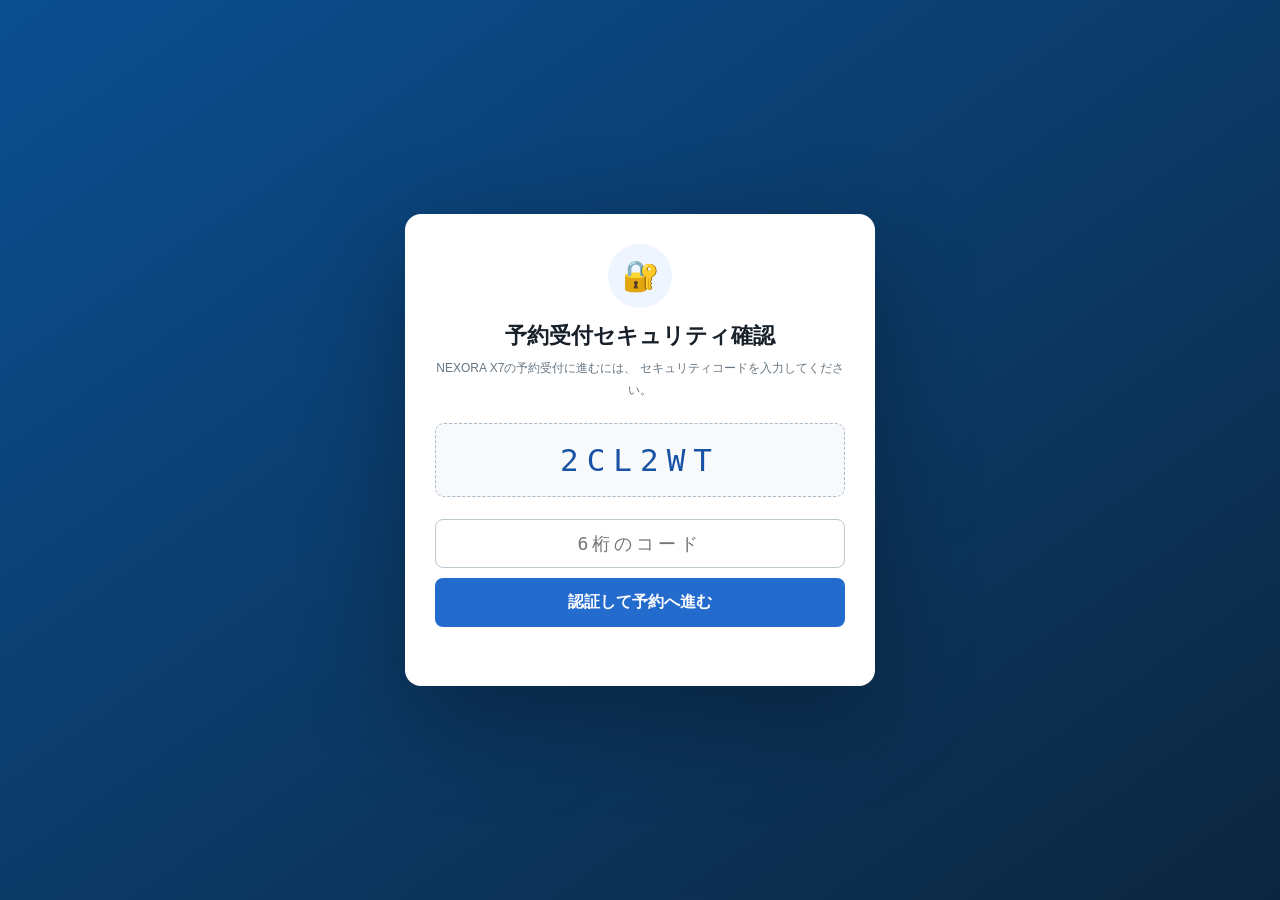
==== commit 30afce48: "Update reservation confirmation and game logic" ====
--- a/index.html
+++ b/index.html
@@ -2154,8 +2154,8 @@
                         style="margin-top:15px"
                     >
 
-                        予約確定後は結果が表示されます。
-                        人気商品のため、最終処理中に在庫切れになる場合があります。
+                        予約確定後は最終確認を行います。
+                        在庫が残っていて、入力内容に問題がなければ予約が確定します。
 
                     </div>
 
@@ -3157,21 +3157,24 @@
     setTimeout(()=>{
 
         /*
-            殺到イベントが多いほど
-            成功率が下がる。
+            不公平なランダム抽選は行わない。
+            制限時間内で、かつゲーム内在庫が残っているなら成功。
+            予約殺到イベントは未確保の在庫だけを減らす演出です。
         */
 
-        const chance =
-            rushCount >= 2
-                ? .45
-                : .72;
-
-
-        const success =
-            Math.random() < chance;
-
-
-        if(success){
+        const stockText =
+            document.getElementById("stock").textContent;
+
+        const stock =
+            parseInt(stockText, 10) || 0;
+
+        if(timeLeft <= 0){
+
+            finishGame(
+                "timeout"
+            );
+
+        }else if(stock > 0){
 
             finishGame(
                 "success"
@@ -3416,12 +3419,9 @@
 
     /*
         結果ペナルティ
+        SOLD OUTは在庫0というゲーム内イベントのみで発生する。
+        予約成功率をランダムに下げる処理は行わない。
     */
-
-    if(result === "soldout"){
-        score -= 80;
-    }
-
 
     if(result === "timeout"){
         score -= 120;
